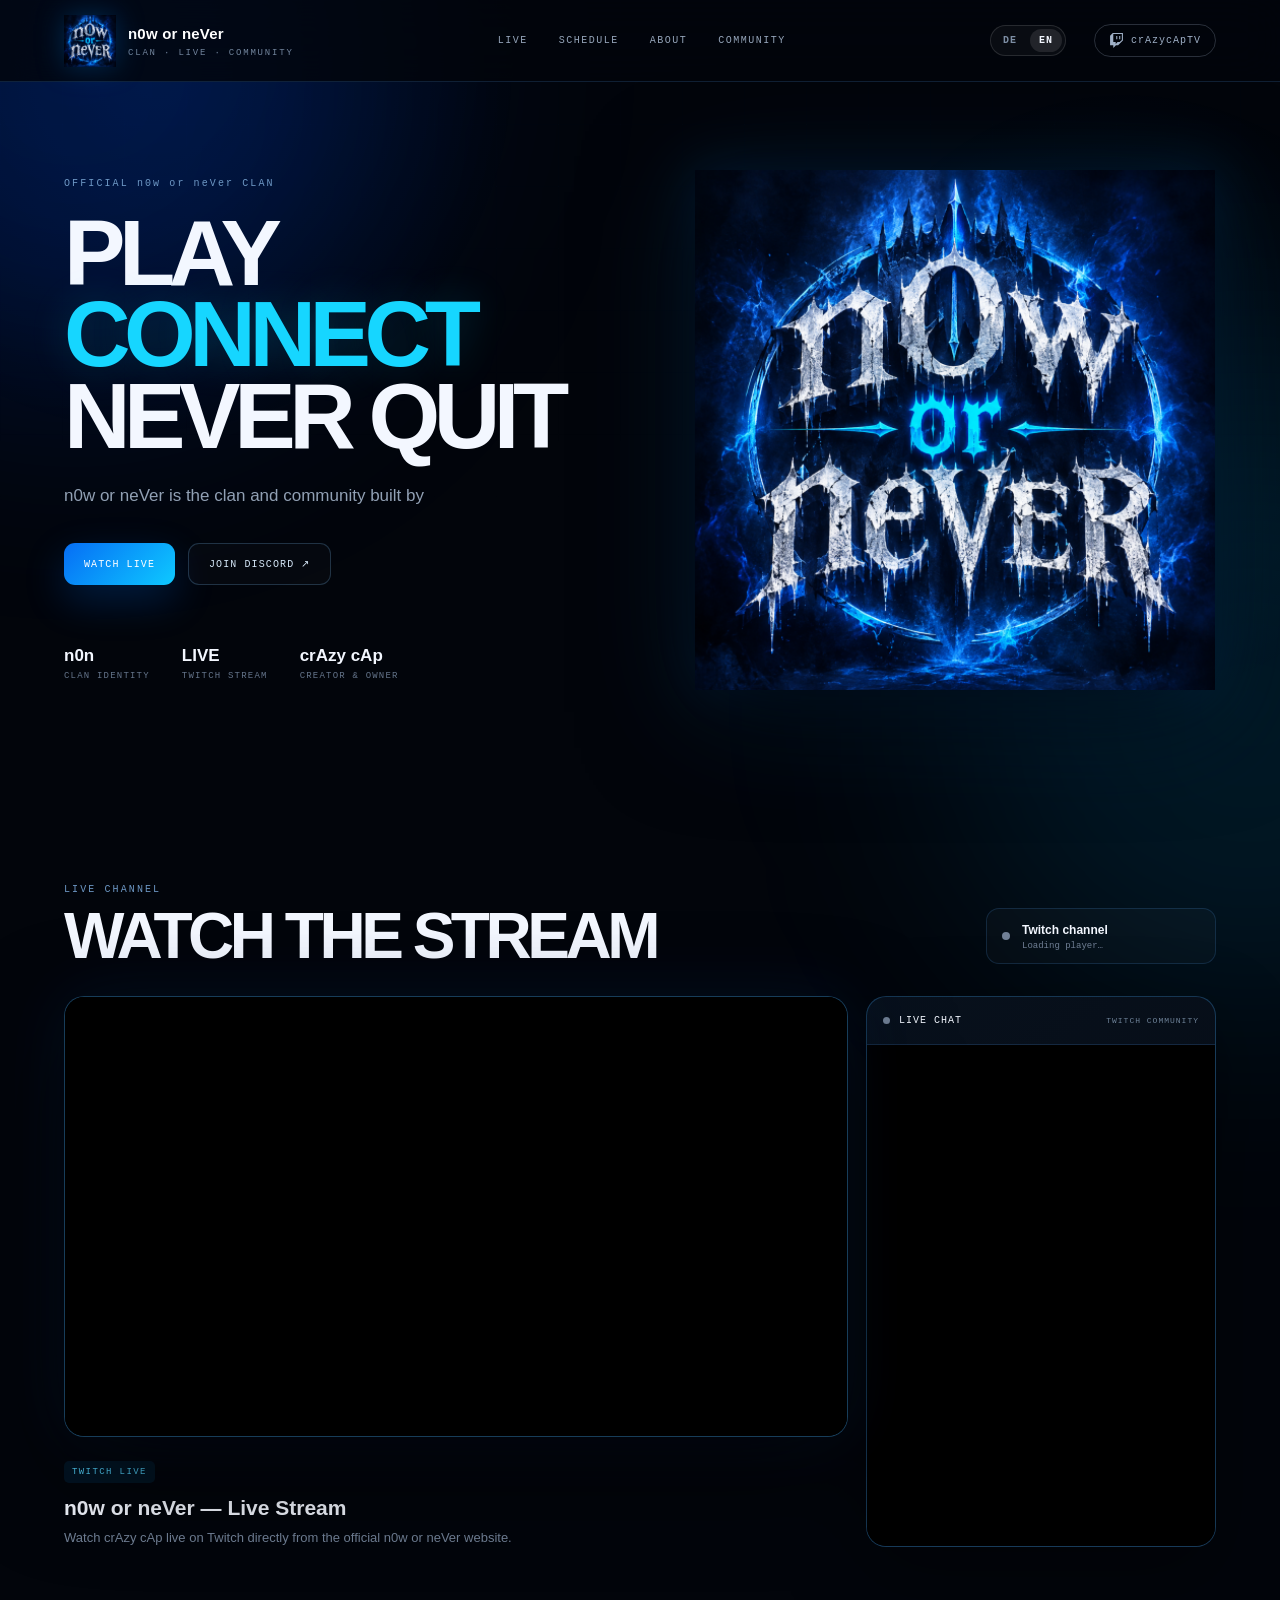
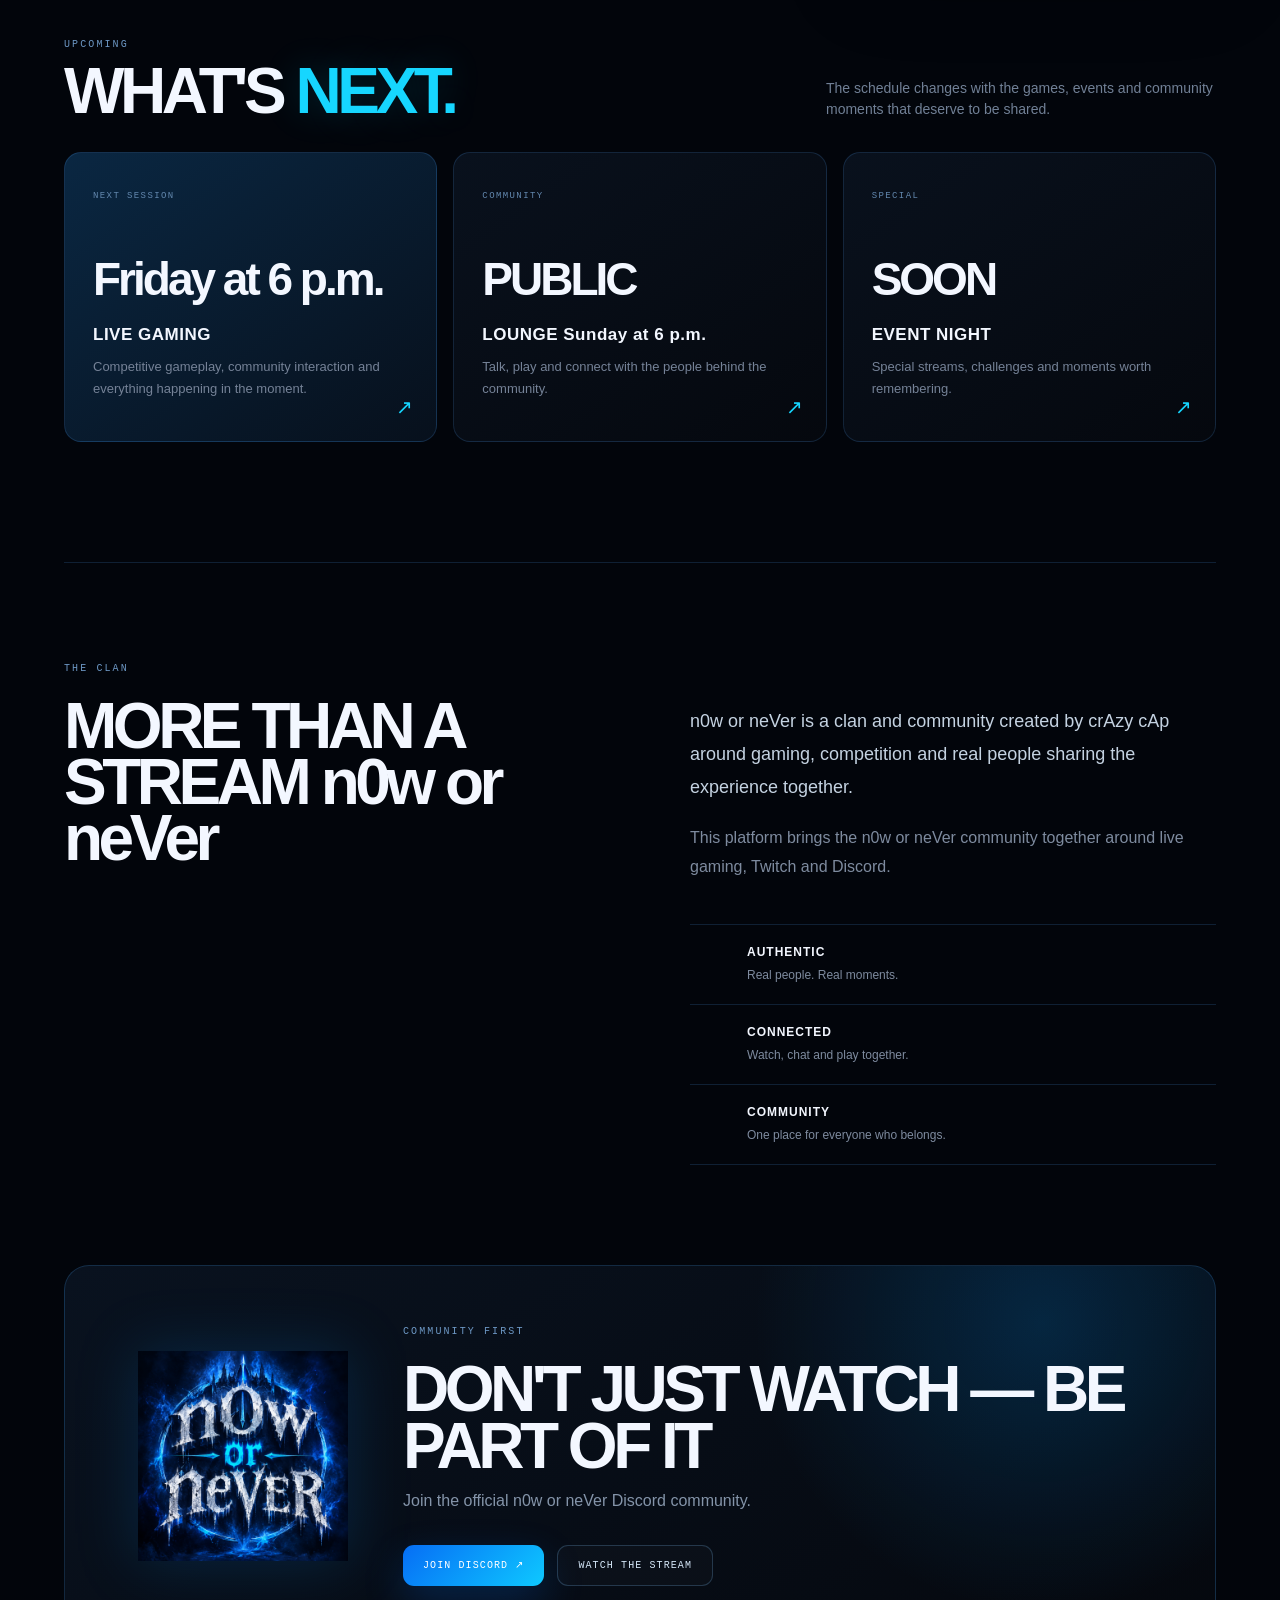
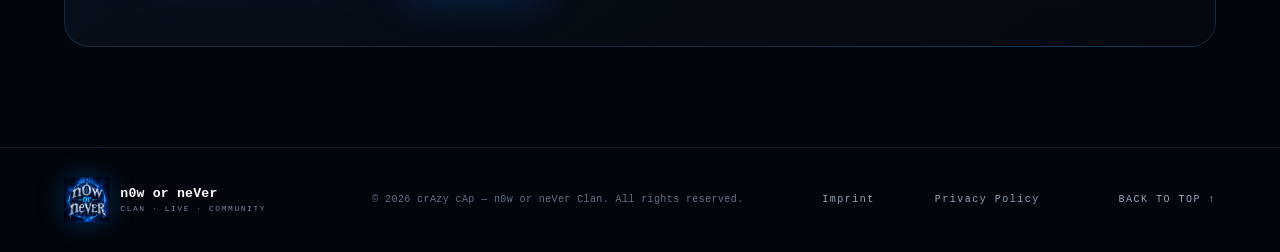
==== index.html @ 9b8777de "Add files via upload" ====
<!DOCTYPE html>

<html lang="en">
<head>
<meta charset="utf-8"/>
<meta content="width=device-width, initial-scale=1.0" name="viewport"/>
<meta content="n0w or neVer — official clan, live stream and community by crAzy cAp." name="description"/>
<meta content="#020713" name="theme-color"/>
<title>n0w or neVer | Live by crAzy cAp</title>
<!-- CSS -->
<link href="style.css" rel="stylesheet"/>
</head>
<body>
<!-- Background -->
<div class="ambient ambient-a"></div>
<div class="ambient ambient-b"></div>
<div class="grid"></div>
<!-- =====================================================
       HEADER
  ====================================================== -->
<header class="site-header">
<!-- Logo -->
<a aria-label="n0w or neVer home" class="brand" href="#top">
<img alt="n0w or neVer logo" class="brand-logo" src="logo.png"/>
<span class="brand-copy">
<strong>
          n0w or neVer
        </strong>
<small data-i18n="brand_tagline">
          CLAN · LIVE · COMMUNITY
        </small>
</span>
</a>
<!-- Navigation -->
<nav aria-label="Main navigation" class="desktop-nav">
<a data-i18n="nav_live" href="#live">LIVE</a>
<a data-i18n="nav_schedule" href="#schedule">SCHEDULE</a>
<a data-i18n="nav_about" href="#about">ABOUT</a>
<a data-i18n="nav_community" href="#community">COMMUNITY</a>
</nav>
<!-- Header Status -->
<div class="header-actions"><div aria-label="Language" class="language-switcher"><button aria-label="Switch to German" class="language-button" data-language="de" type="button">DE</button><button aria-label="Switch to English" class="language-button" data-language="en" type="button">EN</button></div>
<a class="live-indicator live-indicator-link" href="https://www.twitch.tv/crazycaptv" id="headerTwitchButton" rel="noopener" target="_blank">
<svg aria-hidden="true" class="twitch-glyph" fill="currentColor" viewbox="0 0 24 24">
<path d="M6 0 1.714 4.286v15.428h5.143V24l4.286-4.286h3.428L22.286 12V0Zm14.571 11.143-3.428 3.428h-3.429l-3 3v-3H6.857V1.714h13.714Z"></path>
<path d="M11.571 4.714h1.715v5.143H11.57Zm4.715 0H18v5.143h-1.714Z"></path>
</svg>
<span id="headerStatus">
          crAzycApTV
        </span>
</a>
<!-- Mobile Menu -->
<button aria-label="Open navigation" class="menu-button" id="menuButton" type="button">
        ☰
      </button>
</div>
</header>
<!-- =====================================================
       MAIN
  ====================================================== -->
<main id="top">
<!-- =================================================
         HERO
    ================================================== -->
<section class="hero section-shell">
<!-- Hero Text -->
<div class="hero-copy">
<div class="eyebrow" data-i18n="hero_eyebrow">
<span></span>

          OFFICIAL n0w or neVer CLAN

        </div>
<h1>

          PLAY

          <br/>
<em data-i18n="hero_connect">CONNECT</em>
<br/>

          NEVER QUIT

        </h1>
<p data-i18n="hero_desc">

          n0w or neVer is the clan and community built by

          <strong>crAzy cAp</strong>.

          Gaming, live moments and a place for people who want
          to be part of more than just another stream.

        </p>
<!-- Hero Buttons -->
<div class="hero-actions">
<a class="button button-primary" data-i18n="watch_live" href="#live">

            WATCH LIVE

            <b data-i18n="hero_play">▶</b>
</a>
<a class="button button-ghost" data-i18n="join_discord" href="https://discord.gg/TmPJpB9x" rel="noopener" target="_blank">

            JOIN DISCORD ↗

          </a>
</div>
<!-- Hero Information -->
<div class="hero-meta">
<div>
<strong>
              n0n
            </strong>
<span data-i18n="clan_identity">
              CLAN IDENTITY
            </span>
</div>
<div>
<strong data-i18n="nav_live">
              LIVE
            </strong>
<span data-i18n="twitch_stream">
              TWITCH STREAM
            </span>
</div>
<div>
<strong>
              crAzy cAp
            </strong>
<span data-i18n="creator_owner">
              CREATOR &amp; OWNER
            </span>
</div>
</div>
</div>
<!-- Hero Logo -->
<div aria-hidden="true" class="hero-visual">
<div class="logo-aura"></div>
<img alt="" class="hero-logo" src="logo.png"/>
</div>
</section>
<!-- =================================================
         LIVE STREAM
    ================================================== -->
<section class="live-section section-shell" id="live">
<!-- Section Heading -->
<div class="section-heading">
<div>
<span class="eyebrow" data-i18n="live_channel">
<span></span>

            LIVE CHANNEL

          </span>
<h2 data-i18n="live_heading">

            WATCH THE

            <em data-i18n="stream">STREAM</em>
</h2>
</div>
<!-- Stream Status -->
<div class="status-card">
<i id="statusDot"></i>
<div>
<strong data-i18n="twitch_channel" id="streamStatus">
              Twitch channel
            </strong>
<span data-i18n="loading_player" id="statusDetail">
              Loading player…
            </span>
</div>
</div>
</div>
<!-- =================================================
           STREAM + CHAT
      ================================================== -->
<div class="live-layout">
<!-- VIDEO -->
<div class="video-column">
<div class="player-frame" id="playerFrame">
<!-- Official Twitch Player -->
<div class="twitch-player" id="twitchPlayer"></div>
</div>
<!-- Stream Footer -->
<div class="stream-footer">
<div class="stream-info">
<span class="tag" data-i18n="twitch_live">
                TWITCH LIVE
              </span>
<h3>
                n0w or neVer — Live Stream
              </h3>
<p data-i18n="stream_desc">
                Watch crAzy cAp live on Twitch directly from the
                official n0w or neVer website.
              </p>
</div>
</div>
</div>
<!-- =================================================
             LIVE CHAT
        ================================================== -->
<aside aria-label="Twitch live chat" class="chat-frame">
<div class="chat-header">
<span class="chat-live-dot" id="chatLiveDot"></span>
<strong data-i18n="live_chat">
              LIVE CHAT
            </strong>
<span data-i18n="twitch_community">
              TWITCH COMMUNITY
            </span>
</div>
<!-- Official Twitch Chat -->
<iframe allow="clipboard-write" id="twitchChat" title="n0w or neVer Twitch live chat"></iframe>
</aside>
</div>
</section>
<!-- =================================================
         SCHEDULE
    ================================================== -->
<section class="section-shell schedule-section" id="schedule">
<div class="section-heading compact">
<div>
<span class="eyebrow" data-i18n="upcoming">
<span></span>

            UPCOMING

          </span>
<h2 data-i18n="schedule_heading">

            WHAT'S

            <em data-i18n="next">NEXT.</em>
</h2>
</div>
<p class="section-intro" data-i18n="schedule_intro">

          The schedule changes with the games,
          events and community moments that deserve
          to be shared.

        </p>
</div>
<div class="schedule-grid">
<!-- Schedule 1 -->
<article class="schedule-card featured">
<span class="schedule-label" data-i18n="next_session">
            NEXT SESSION
          </span>
<div class="schedule-time" data-i18n="schedule1_time">
            Friday at 6 p.m.
          </div>
<h3 data-i18n="live_gaming">
            LIVE GAMING
          </h3>
<p data-i18n="schedule1_desc">
            Competitive gameplay,
            community interaction and
            everything happening in the moment.
          </p>
<span class="schedule-arrow">
            ↗
          </span>
</article>
<!-- Schedule 2 -->
<article class="schedule-card">
<span class="schedule-label" data-i18n="community">
            COMMUNITY
          </span>
<div class="schedule-time" data-i18n="public">
            PUBLIC
          </div>
<h3 data-i18n="schedule2_title">
            LOUNGE Sunday at 6 p.m.
          </h3>
<p data-i18n="schedule2_desc">
            Talk, play and connect
            with the people behind
            the community.
          </p>
<span class="schedule-arrow">
            ↗
          </span>
</article>
<!-- Schedule 3 -->
<article class="schedule-card">
<span class="schedule-label" data-i18n="special">
            SPECIAL
          </span>
<div class="schedule-time" data-i18n="soon">
            SOON
          </div>
<h3 data-i18n="event_night">
            EVENT NIGHT
          </h3>
<p data-i18n="schedule3_desc">
            Special streams,
            challenges and moments
            worth remembering.
          </p>
<span class="schedule-arrow">
            ↗
          </span>
</article>
</div>
</section>
<!-- =================================================
         ABOUT
    ================================================== -->
<section class="about-section section-shell" id="about">
<div class="about-big">
<span class="eyebrow" data-i18n="the_clan">
<span></span>

          THE CLAN

        </span>
<h2 data-i18n="about_heading">

          MORE THAN

          <br/>

          A STREAM

          <br/>
<em>n0w or neVer</em>
</h2>
</div>
<div class="about-copy">
<p class="lead" data-i18n="about_desc1">

          n0w or neVer is a clan and community
          created by crAzy cAp around gaming,
          competition and real people sharing
          the experience together.

        </p>
<p data-i18n="about_desc2">

          This platform brings the n0w or neVer community
          together around live gaming, Twitch and Discord.

        </p>
<!-- Principles -->
<div class="principles">
<div>
<span></span>
<strong data-i18n="authentic">
              AUTHENTIC
            </strong>
<p data-i18n="authentic_desc">
              Real people. Real moments.
            </p>
</div>
<div>
<span></span>
<strong data-i18n="connected">
              CONNECTED
            </strong>
<p data-i18n="connected_desc">
              Watch, chat and play together.
            </p>
</div>
<div>
<span></span>
<strong data-i18n="community">
              COMMUNITY
            </strong>
<p data-i18n="community_desc">
              One place for everyone who belongs.
            </p>
</div>
</div>
</div>
</section>
<!-- =================================================
         COMMUNITY
    ================================================== -->
<section class="community-cta section-shell" id="community">
<!-- Community Logo -->
<div class="cta-logo-wrap">
<img alt="n0w or neVer" src="logo.png"/>
</div>
<!-- Community Content -->
<div class="cta-content">
<span class="eyebrow" data-i18n="community_first">
<span></span>

          COMMUNITY FIRST

        </span>
<h2 data-i18n="community_heading">

          DON'T JUST WATCH

          <br/>
<em data-i18n="be_part">BE PART OF IT</em>
</h2>
<p data-i18n="community_desc2">
          Join the official n0w or neVer Discord community.
        </p>
<!-- Community Buttons -->
<div class="hero-actions">
<a class="button button-primary" data-i18n="join_discord" href="https://discord.gg/TmPJpB9x" rel="noopener" target="_blank">

            JOIN DISCORD ↗

          </a>
<a class="button button-ghost" href="#live">

            WATCH THE STREAM

          </a>
</div>
</div>
</section>
</main>
<!-- =====================================================
       FOOTER
  ====================================================== -->
<footer>
<!-- Footer Brand -->
<div class="brand footer-brand">
<img alt="n0w or neVer logo" class="brand-logo" src="logo.png"/>
<span class="brand-copy">
<strong>
          n0w or neVer
        </strong>
<small data-i18n="brand_tagline">
          CLAN · LIVE · COMMUNITY
        </small>
</span>
</div>
<!-- Copyright -->
<span>

      ©

      <span id="year"></span>

      crAzy cAp — n0w or neVer Clan.
      All rights reserved.

    </span>
<!-- Legal Links -->
<span class="footer-legal">
<a data-i18n="imprint" href="impressum.html" id="footerImprint" style="margin-right: 30px;">
    Imprint
  </a>
<a data-i18n="privacy" href="datenschutz.html" id="footerPrivacy">
    Privacy Policy
  </a>
</span>
<!-- Back To Top -->
<a data-i18n="back_top" href="#top">
      BACK TO TOP ↑
    </a>
</footer>
<!-- =====================================================
       WEBSITE JAVASCRIPT
  ====================================================== -->
<script src="script.js"></script>
</body>
</html>
---- style.css ----
/* =========================================
   ROOT VARIABLES
========================================= */

:root {
  --bg: #02050b;
  --panel: #07101c;
  --panel-2: #0a1523;
  --text: #f3f7ff;
  --muted: #7d8ea4;
  --line: rgba(79, 157, 235, .18);
  --blue: #0b84ff;
  --cyan: #16d6ff;
  --ice: #dbeaff;
  --radius: 22px;
}


/* =========================================
   GLOBAL RESET & BASE
========================================= */

* {
  box-sizing: border-box;
  margin: 0;
  padding: 0;
}


html {
  scroll-behavior: smooth;
}


body {
  font-family: "Space Grotesk", Arial, sans-serif;
  background: var(--bg);
  color: var(--text);
  overflow-x: hidden;
  line-height: 1.5;
}


body::before {
  content: "";
  position: fixed;
  inset: 0;
  pointer-events: none;
  z-index: -5;

  background:
    radial-gradient(
      circle at 12% 8%,
      rgba(0, 90, 255, .13),
      transparent 26%
    ),

    radial-gradient(
      circle at 88% 44%,
      rgba(0, 191, 255, .08),
      transparent 25%
    );
}


.grid {
  position: fixed;
  inset: 0;
  z-index: -4;
  pointer-events: none;
  opacity: .32;

  background-image:
    linear-gradient(
      rgba(72, 143, 220, .045) 1px,
      transparent 1px
    ),

    linear-gradient(
      90deg,
      rgba(72, 143, 220, .045) 1px,
      transparent 1px
    );

  background-size: 62px 62px;

  mask-image:
    linear-gradient(
      #000,
      transparent 72%
    );
}


.ambient {
  position: fixed;
  border-radius: 50%;
  filter: blur(120px);
  pointer-events: none;
  z-index: -3;
}


.ambient-a {
  width: 650px;
  height: 650px;
  background: rgba(0, 78, 255, .16);
  top: -260px;
  left: -250px;
}


.ambient-b {
  width: 600px;
  height: 600px;
  background: rgba(0, 185, 255, .11);
  right: -270px;
  top: 45%;
}


.section-shell {
  width: min(1320px, 90%);
  margin: auto;
}


/* =========================================
   HEADER & NAVIGATION
========================================= */

.site-header {
  position: sticky;
  top: 0;
  z-index: 100;

  height: 82px;

  padding:
    0
    max(5vw, 24px);

  display: flex;
  align-items: center;
  justify-content: space-between;

  background:
    rgba(2, 5, 11, .82);

  backdrop-filter:
    blur(20px);

  border-bottom:
    1px solid var(--line);
}


.brand {
  display: flex;
  align-items: center;
  gap: 12px;

  color: #fff;
  text-decoration: none;
}


.brand-logo {
  width: 52px;
  height: 52px;

  object-fit: contain;

  filter:
    drop-shadow(
      0 0 14px
      rgba(0, 149, 255, .25)
    );
}


.brand-copy strong {
  display: block;
  font-size: 15px;
  letter-spacing: .2px;
}


.brand-copy small {
  display: block;

  color: #72859d;

  font:
    9px
    "DM Mono",
    monospace;

  letter-spacing: 1.8px;
  margin-top: 3px;
}


.desktop-nav {
  display: flex;
  gap: 31px;
}


.desktop-nav a,
footer a {
  color: #95a5ba;
  text-decoration: none;

  font:
    10px
    "DM Mono",
    monospace;

  letter-spacing: 1.5px;

  transition: .2s;
}


.desktop-nav a:hover,
footer a:hover {
  color: #fff;
}


.header-actions {
  display: flex;
  align-items: center;
  gap: 18px;
}


.live-indicator {
  font:
    10px
    "DM Mono",
    monospace;

  letter-spacing: 1px;

  color: #9fb0c7;

  display: flex;
  align-items: center;
  gap: 7px;
}


.live-indicator-link {
  text-decoration: none;

  padding: 8px 14px;

  border: 1px solid rgba(159, 176, 199, 0.25);
  border-radius: 999px;

  cursor: pointer;

  transition:
    border-color 0.2s ease,
    color 0.2s ease,
    background 0.2s ease;
}


.live-indicator-link:hover {
  color: #fff;

  border-color: var(--cyan);

  background: rgba(34, 211, 238, 0.08);
}


.twitch-glyph {
  width: 15px;
  height: 15px;

  flex-shrink: 0;

  color: #9fb0c7;

  transition: color 0.2s ease;
}


.live-indicator-link:hover .twitch-glyph {
  color: var(--cyan);
}


.live-indicator i {
  width: 7px;
  height: 7px;

  border-radius: 50%;

  background: var(--cyan);

  box-shadow:
    0 0 13px var(--cyan);

  display: inline-block;
}


.live-indicator i.offline {
  background: #718096;

  box-shadow:
    none;
}


.menu-button {
  display: none;

  background: none;
  border: 0;

  color: #fff;

  font-size: 23px;

  cursor: pointer;
}


/* =========================================
   HERO SECTION
========================================= */

.hero {
  min-height: 710px;

  display: grid;

  grid-template-columns:
    1fr
    .9fr;

  gap: 50px;

  align-items: center;

  padding:
    70px
    0
    85px;
}


.eyebrow {
  font:
    10px
    "DM Mono",
    monospace;

  letter-spacing: 2.1px;

  color: #6d98c5;

  display: flex;
  align-items: center;
  gap: 10px;
}


.eyebrow > span {
  width: 28px;
  height: 1px;

  background: var(--cyan);

  box-shadow:
    0 0 10px var(--cyan);
}


.hero h1,
.section-heading h2,
.about-big h2,
.community-cta h2 {
  font-size:
    clamp(
      52px,
      7.2vw,
      108px
    );

  line-height: .88;

  letter-spacing: -.07em;

  margin: 24px 0;

  font-weight: 700;
}


.hero h1 em,
.section-heading h2 em,
.about-big h2 em,
.community-cta h2 em {
  font-style: normal;

  color: var(--cyan);

  text-shadow:
    0 0 38px
    rgba(22, 214, 255, .18);
}


.hero p {
  max-width: 610px;

  color: #91a0b4;

  font-size: 17px;

  line-height: 1.8;
}


.hero p strong {
  color: #dceaff;
}


.hero-actions {
  display: flex;
  gap: 13px;
  flex-wrap: wrap;

  margin-top: 32px;
}


.button {
  display: inline-flex;
  align-items: center;
  gap: 16px;

  padding:
    14px
    20px;

  border-radius: 11px;

  text-decoration: none;

  font:
    10px
    "DM Mono",
    monospace;

  letter-spacing: 1.1px;

  transition: .25s;
}


.button-primary {
  background:
    linear-gradient(
      135deg,
      #066ef5,
      #0ec9ff
    );

  color: #fff;

  box-shadow:
    0 15px 40px
    rgba(0, 117, 255, .23);
}


.button-primary:hover {
  transform:
    translateY(-3px);

  box-shadow:
    0 22px 48px
    rgba(0, 160, 255, .3);
}


.button-ghost {
  color: #d5e7f8;

  border:
    1px solid
    rgba(110, 170, 220, .26);

  background:
    rgba(255, 255, 255, .02);
}


.button-ghost:hover {
  border-color: var(--cyan);

  background:
    rgba(15, 184, 255, .07);
}


.hero-meta {
  display: flex;
  gap: 32px;

  margin-top: 58px;
}


.hero-meta div {
  display: flex;
  flex-direction: column;
  gap: 2px;
}


.hero-meta strong {
  font-size: 17px;
}


.hero-meta span {
  font:
    9px
    "DM Mono",
    monospace;

  color: #65758b;

  letter-spacing: 1.2px;
}


.hero-visual {
  min-height: 510px;

  position: relative;

  display: grid;
  place-items: center;
}


.logo-aura {
  position: absolute;

  width: 84%;

  aspect-ratio: 1;

  border-radius: 50%;

  background:
    radial-gradient(
      circle,
      rgba(0, 141, 255, .26),
      rgba(0, 141, 255, .08) 35%,
      transparent 68%
    );

  filter:
    blur(10px);
}


.hero-logo {
  position: relative;

  z-index: 2;

  width:
    min(
      100%,
      520px
    );

  aspect-ratio: 1;

  object-fit: contain;

  filter:
    drop-shadow(
      0 22px 55px
      rgba(0, 0, 0, .72)
    )

    drop-shadow(
      0 0 25px
      rgba(0, 136, 255, .2)
    );

  animation:
    floatLogo
    7s
    ease-in-out
    infinite;
}


@keyframes floatLogo {

  50% {

    transform:
      translateY(-10px)
      scale(1.015);

  }

}


/* =========================================
   LIVE SECTION
========================================= */

.live-section {
  padding: 92px 0;
}


.section-heading {
  display: flex;

  justify-content: space-between;

  align-items: end;

  gap: 30px;

  margin-bottom: 32px;
}


.section-heading h2 {
  font-size:
    clamp(
      38px,
      5vw,
      70px
    );

  margin:
    13px
    0
    0;
}


.status-card {
  display: flex;
  align-items: center;
  gap: 12px;

  padding:
    12px
    15px;

  background:
    rgba(255, 255, 255, .025);

  border:
    1px solid var(--line);

  border-radius: 13px;

  min-width: 230px;
}


.status-card > i {
  width: 8px;
  height: 8px;

  border-radius: 50%;

  background: #718096;
}


.status-card > i.live {
  background: var(--cyan);

  box-shadow:
    0 0 15px var(--cyan);
}


.status-card strong {
  display: block;

  font-size: 12px;
}


.status-card span {
  display: block;

  font:
    9px
    "DM Mono",
    monospace;

  color: #718096;

  margin-top: 2px;
}


.live-layout {
  display: grid;

  grid-template-columns:
    minmax(0, 1fr)
    350px;

  gap: 18px;

  align-items: stretch;
}


.video-column {
  min-width: 0;
}


/* =========================================
   TWITCH PLAYER
========================================= */

.player-frame {
  position: relative;

  width: 100%;

  aspect-ratio:
    16 / 9;

  min-height: 300px;

  background: #000;

  border:
    1px solid
    rgba(66, 168, 246, .36);

  border-radius: 20px;

  overflow: hidden;

  box-shadow:
    0 35px 100px
    rgba(0, 0, 0, .58),

    0 0 70px
    rgba(0, 117, 255, .1);
}


.twitch-player {
  position: absolute;

  inset: 0;

  width: 100%;
  height: 100%;

  background: #000;
}


.twitch-player iframe {
  display: block;

  width: 100% !important;
  height: 100% !important;

  border: 0;
}


/* =========================================
   TWITCH CHAT
========================================= */

.chat-frame {
  min-height: 100%;

  display: flex;
  flex-direction: column;

  background:
    linear-gradient(
      145deg,
      rgba(8, 17, 29, .98),
      rgba(5, 10, 18, .98)
    );

  border:
    1px solid
    rgba(66, 168, 246, .28);

  border-radius: 20px;

  overflow: hidden;

  box-shadow:
    0 28px 80px
    rgba(0, 0, 0, .38);
}


.chat-header {
  height: 48px;

  flex:
    0
    0
    48px;

  padding:
    0
    16px;

  display: flex;
  align-items: center;

  gap: 9px;

  border-bottom:
    1px solid var(--line);

  font:
    10px
    "DM Mono",
    monospace;

  letter-spacing: 1px;
}


.chat-header strong {
  font-weight: 500;
}


.chat-header > span:last-child {
  margin-left: auto;

  color: #6e8298;

  font-size: 8px;
}


.chat-live-dot {
  width: 7px;
  height: 7px;

  border-radius: 50%;

  background: var(--cyan);

  box-shadow:
    0 0 12px var(--cyan);
}


.chat-live-dot.offline {
  background: #718096;

  box-shadow: none;
}


.chat-frame iframe {
  display: block;

  flex: 1;

  width: 100%;

  min-height: 0;

  border: 0;

  background: #000;
}


/* =========================================
   STREAM FOOTER
========================================= */

.stream-footer {
  display: flex;

  justify-content: space-between;

  gap: 30px;

  margin-top: 20px;

  align-items: center;
}


.tag {
  font:
    9px
    "DM Mono",
    monospace;

  letter-spacing: 1.4px;

  color: #56d6ff;

  background:
    rgba(0, 166, 255, .1);

  padding:
    6px
    8px;

  border-radius: 5px;
}


.stream-info h3 {
  font-size: 21px;

  margin-top: 11px;
}


.stream-info p {
  color: #718096;

  font-size: 13px;

  margin-top: 4px;
}


.stream-actions {
  display: flex;

  gap: 9px;

  flex-wrap: wrap;
}


.icon-button {
  border:
    1px solid var(--line);

  background: #090f18;

  color: #b5c4d5;

  padding:
    11px
    13px;

  border-radius: 9px;

  text-decoration: none;

  font:
    9px
    "DM Mono",
    monospace;

  letter-spacing: 1px;

  cursor: pointer;
}


.icon-button:hover {
  border-color:
    rgba(22, 214, 255, .6);

  color: #fff;
}


/* =========================================
   SCHEDULE SECTION
========================================= */

.schedule-section {
  padding:
    0
    0
    120px;
}


.compact {
  align-items: end;
}


.section-intro {
  max-width: 390px;

  color: #718096;

  font-size: 14px;
}


.schedule-grid {
  display: grid;

  grid-template-columns:
    repeat(3, 1fr);

  gap: 16px;
}


.schedule-card {
  position: relative;

  min-height: 290px;

  padding: 28px;

  background:
    linear-gradient(
      145deg,
      #09111d,
      #05080e
    );

  border:
    1px solid var(--line);

  border-radius: 17px;

  overflow: hidden;

  transition: .3s;
}


.schedule-card:hover {
  transform:
    translateY(-6px);

  border-color:
    rgba(22, 214, 255, .45);
}


.schedule-card.featured {
  background:
    linear-gradient(
      145deg,
      #0a2742,
      #07101c
    );
}


.schedule-label {
  font:
    9px
    "DM Mono",
    monospace;

  color: #6388af;

  letter-spacing: 1.4px;
}


.schedule-time {
  font-size: 46px;

  font-weight: 700;

  letter-spacing: -3px;

  margin:
    40px
    0
    8px;
}


.schedule-card h3 {
  font-size: 17px;

  letter-spacing: .5px;
}


.schedule-card p {
  font-size: 13px;

  color: #758297;

  line-height: 1.7;

  margin-top: 9px;

  max-width: 290px;
}


.schedule-arrow {
  position: absolute;

  right: 23px;
  bottom: 19px;

  color: var(--cyan);

  font-size: 20px;
}


/* =========================================
   ABOUT SECTION
========================================= */

.about-section {
  display: grid;

  grid-template-columns:
    1fr
    1fr;

  gap: 100px;

  padding:
    100px
    0;

  border-top:
    1px solid var(--line);
}


.about-big h2 {
  font-size:
    clamp(
      40px,
      5vw,
      72px
    );
}


.about-copy {
  padding-top: 42px;
}


.about-copy p {
  color: #7e8b9f;

  line-height: 1.85;

  margin-bottom: 18px;
}


.about-copy .lead {
  color: #c4d2e1;

  font-size: 18px;
}


.principles {
  margin-top: 42px;

  border-top:
    1px solid var(--line);
}


.principles div {
  padding:
    18px
    0;

  border-bottom:
    1px solid var(--line);

  display: grid;

  grid-template-columns:
    45px
    1fr;

  column-gap: 12px;
}


.principles span {
  color: var(--cyan);

  font:
    10px
    "DM Mono",
    monospace;

  padding-top: 4px;
}


.principles strong {
  font-size: 12px;

  letter-spacing: 1px;
}


.principles p {
  grid-column: 2;

  margin:
    3px
    0
    0;

  font-size: 12px;
}


/* =========================================
   COMMUNITY CTA
========================================= */

.community-cta {
  margin-bottom: 100px;

  padding:
    60px
    68px;

  display: grid;

  grid-template-columns:
    220px
    1fr;

  gap: 50px;

  align-items: center;

  background:
    radial-gradient(
      circle at 85% 15%,
      rgba(0, 152, 255, .19),
      transparent 28%
    ),

    linear-gradient(
      145deg,
      #09121f,
      #05080e
    );

  border:
    1px solid
    rgba(66, 151, 229, .22);

  border-radius: 25px;

  position: relative;

  overflow: hidden;
}


.cta-logo-wrap {
  display: grid;
  place-items: center;
}


.cta-logo-wrap img {
  width: 210px;

  filter:
    drop-shadow(
      0 0 30px
      rgba(0, 142, 255, .18)
    );
}


.community-cta h2 {
  font-size:
    clamp(
      40px,
      5vw,
      75px
    );

  margin-bottom: 15px;
}


.community-cta p {
  color: #8494a9;
}


/* =========================================
   FOOTER & TOAST
========================================= */

footer {
  border-top:
    1px solid var(--line);

  padding:
    26px
    max(5vw, 24px);

  display: flex;

  align-items: center;

  justify-content: space-between;

  gap: 25px;

  color: #657288;

  font:
    10px
    "DM Mono",
    monospace;

  letter-spacing: .4px;
}


.footer-brand {
  transform:
    scale(.88);

  transform-origin: left;
}


.toast {
  position: fixed;

  left: 50%;
  bottom: 30px;

  transform:
    translate(-50%, 30px);

  opacity: 0;

  pointer-events: none;

  background: #0d1622;

  border:
    1px solid
    rgba(70, 200, 255, .3);

  padding:
    12px
    18px;

  border-radius: 10px;

  color: #d8e8f8;

  font:
    10px
    "DM Mono",
    monospace;

  transition: .3s;

  z-index: 200;
}


.toast.show {
  opacity: 1;

  transform:
    translate(-50%, 0);
}


/* =========================================
   RESPONSIVE
========================================= */

@media (max-width: 1080px) {


  .live-layout {
    grid-template-columns: 1fr;
  }


  .chat-frame {
    height: 520px;
  }


  .player-frame {
    border-radius: 16px;
  }


  .hero {
    gap: 20px;
  }

}


@media (max-width: 900px) {


  .desktop-nav {
    display: none;
  }


  .menu-button {
    display: block;
  }


  .desktop-nav.mobile-open {
    position: absolute;

    display: flex;

    flex-direction: column;

    top: 82px;
    left: 0;
    right: 0;

    padding: 22px;

    background: #060b12;

    border-bottom:
      1px solid var(--line);
  }


  .hero {
    grid-template-columns: 1fr;

    padding:
      50px
      0
      75px;
  }


  .hero-visual {
    order: -1;

    min-height: 390px;
  }


  .hero-logo {
    width:
      min(
        100%,
        430px
      );
  }


  .section-heading,
  .stream-footer {
    align-items: flex-start;

    flex-direction: column;
  }


  .schedule-grid {
    grid-template-columns: 1fr;
  }


  .about-section {
    grid-template-columns: 1fr;

    gap: 10px;
  }


  .about-copy {
    padding-top: 0;
  }


  .community-cta {
    grid-template-columns: 1fr;

    padding:
      46px
      30px;

    gap: 18px;
  }


  .cta-logo-wrap {
    display: none;
  }


  .stream-actions {
    width: 100%;
  }

}


@media (max-width: 560px) {


  .site-header {
    height: 70px;
  }


  .brand-logo {
    width: 43px;
    height: 43px;
  }


  .brand-copy small {
    display: none;
  }


  .header-actions {
    gap: 10px;
  }


  .hero h1 {
    font-size:
      clamp(
        55px,
        15vw,
        80px
      );
  }


  .hero-meta {
    gap: 18px;

    flex-wrap: wrap;

    margin-top: 42px;
  }


  .hero-visual {
    min-height: 300px;
  }


  .hero-logo {
    width: 310px;
  }


  .live-section {
    padding:
      70px
      0;
  }


  .player-frame {
    min-height: 0;

    border-radius: 12px;
  }


  .chat-frame {
    height: 560px;

    border-radius: 14px;
  }


  .stream-actions .icon-button {
    flex: 1;

    text-align: center;
  }


  .community-cta {
    margin-bottom: 70px;
  }


  footer {
    flex-direction: column;

    align-items: flex-start;
  }


  .section-intro {
    display: none;
  }

}


/* =========================================================
   LANGUAGE SWITCHER
========================================================= */
.language-switcher {
  display: inline-flex;
  align-items: center;
  gap: 4px;
  margin-right: 10px;
  padding: 3px;
  border: 1px solid rgba(255,255,255,.12);
  border-radius: 999px;
  background: rgba(255,255,255,.035);
}
.language-button {
  border: 0;
  background: transparent;
  color: var(--muted);
  padding: 6px 9px;
  border-radius: 999px;
  font: 700 10px "DM Mono", monospace;
  letter-spacing: 1px;
  cursor: pointer;
}
.language-button:hover,
.language-button.active {
  color: var(--text);
  background: rgba(255,255,255,.10);
}
@media (max-width: 760px) {
  .language-switcher { margin-right: 4px; }
  .language-button { padding: 6px 7px; }
}

.footer-legal { display: inline-flex; gap: 30px; flex-wrap: wrap; }
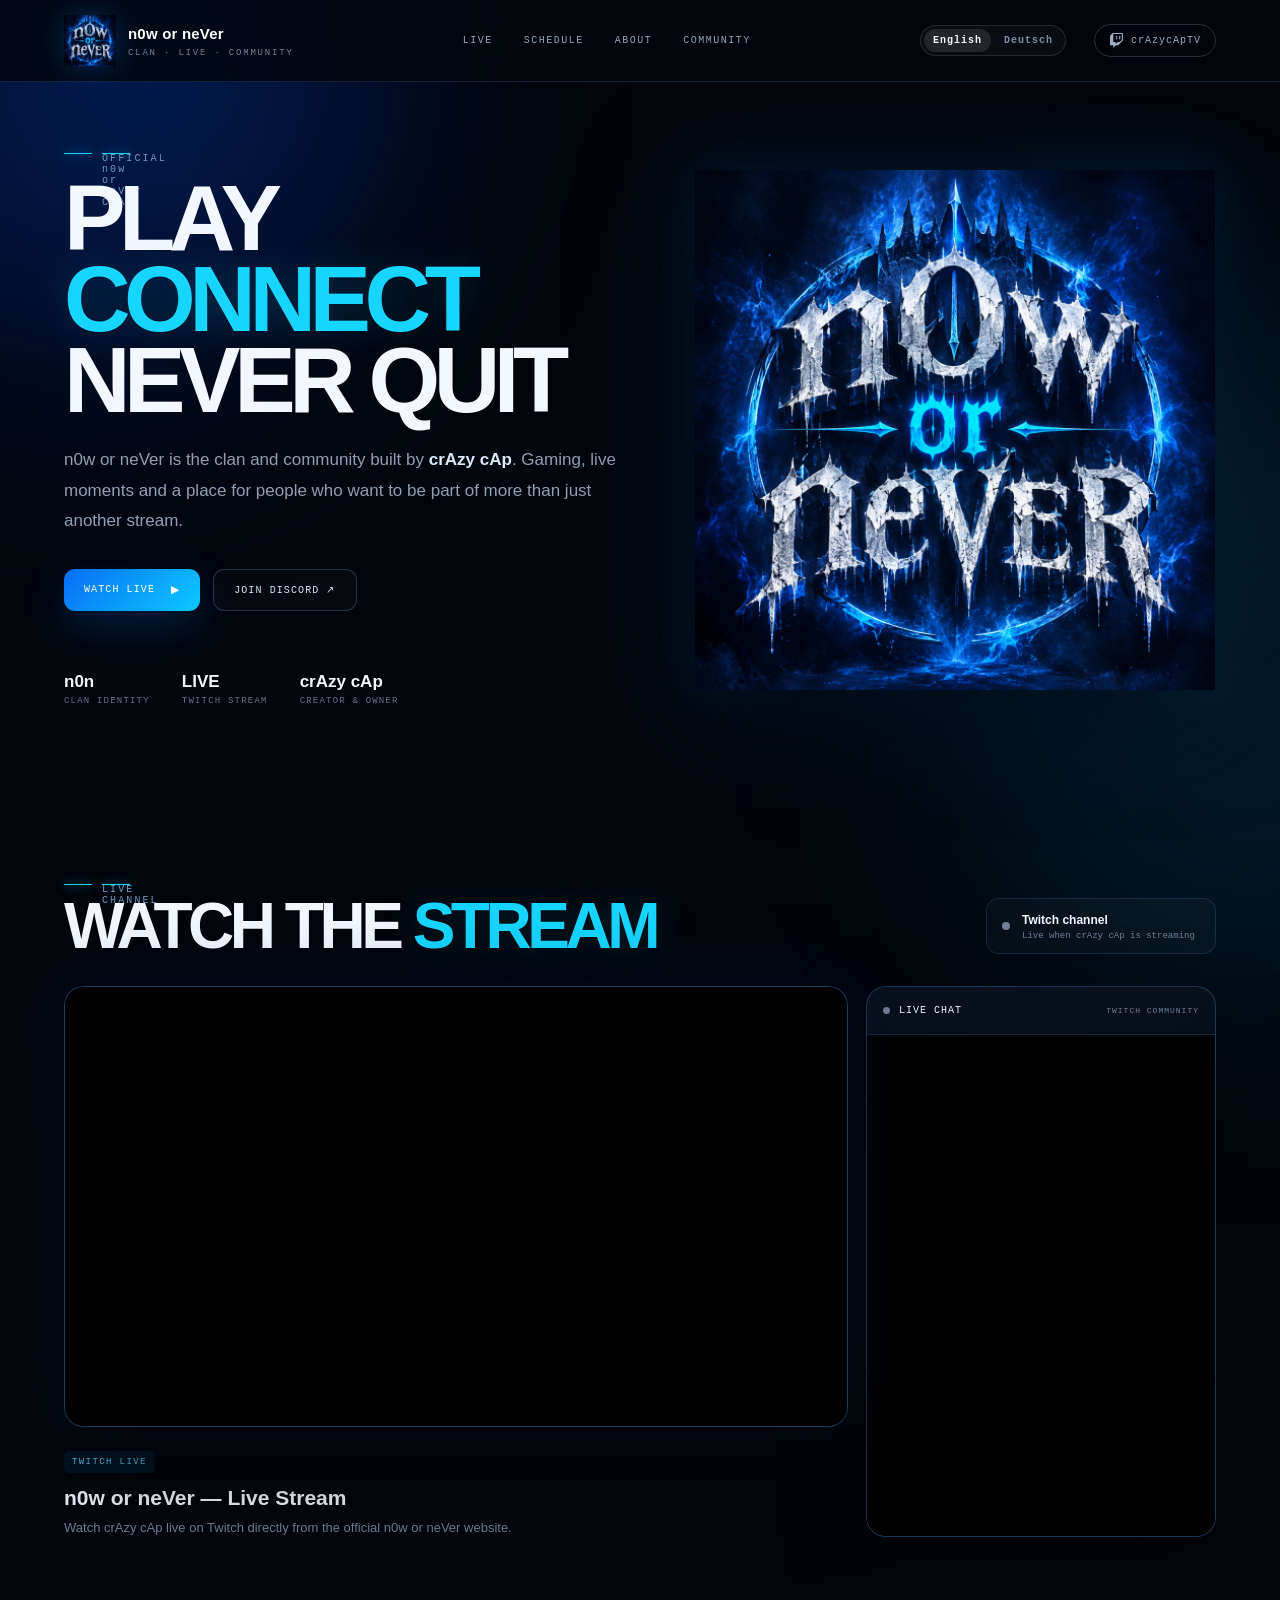
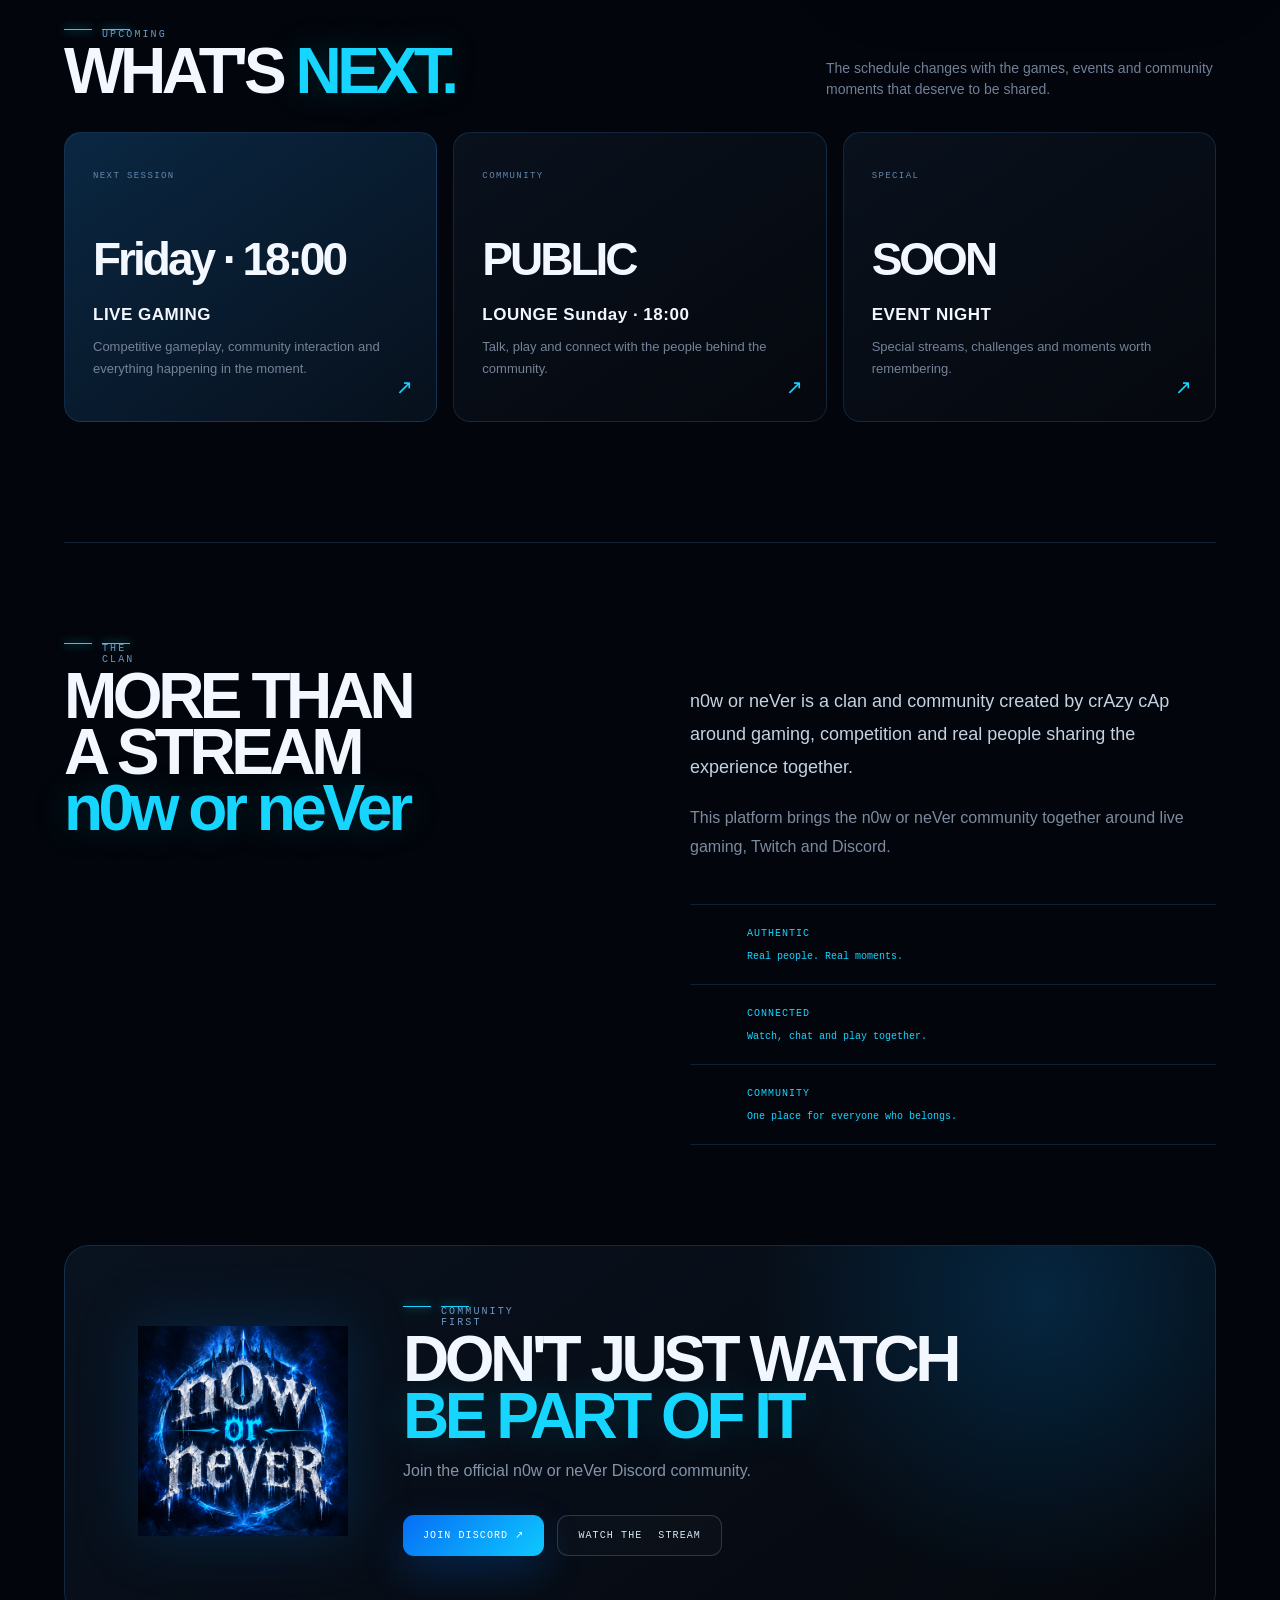
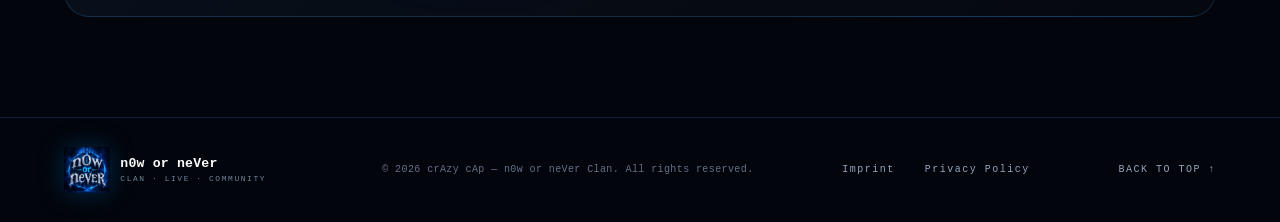
==== commit 69a34fa6: "Add files via upload" ====
--- a/index.html
+++ b/index.html
@@ -1,468 +1,934 @@
 <!DOCTYPE html>
 
 <html lang="en">
+
 <head>
-<meta charset="utf-8"/>
-<meta content="width=device-width, initial-scale=1.0" name="viewport"/>
-<meta content="n0w or neVer — official clan, live stream and community by crAzy cAp." name="description"/>
-<meta content="#020713" name="theme-color"/>
-<title>n0w or neVer | Live by crAzy cAp</title>
-<!-- CSS -->
-<link href="style.css" rel="stylesheet"/>
+
+  <meta charset="UTF-8">
+
+  <meta
+    name="viewport"
+    content="width=device-width, initial-scale=1.0"
+  >
+
+  <meta
+    name="description"
+    content="n0w or neVer — official clan, live stream and community by crAzy cAp."
+  >
+
+  <meta
+    name="theme-color"
+    content="#020713"
+  >
+
+  <title>n0w or neVer | Live by crAzy cAp</title>
+
+
+  <!-- CSS -->
+
+  <link
+    rel="stylesheet"
+    href="style.css"
+  >
+
 </head>
+
+
 <body>
-<!-- Background -->
-<div class="ambient ambient-a"></div>
-<div class="ambient ambient-b"></div>
-<div class="grid"></div>
-<!-- =====================================================
+
+  <!-- Background -->
+
+  <div class="ambient ambient-a"></div>
+  <div class="ambient ambient-b"></div>
+  <div class="grid"></div>
+
+
+  <!-- =====================================================
        HEADER
   ====================================================== -->
-<header class="site-header">
-<!-- Logo -->
-<a aria-label="n0w or neVer home" class="brand" href="#top">
-<img alt="n0w or neVer logo" class="brand-logo" src="logo.png"/>
-<span class="brand-copy">
-<strong>
+
+  <header class="site-header">
+
+
+    <!-- Logo -->
+
+    <a
+      class="brand"
+      href="#top"
+      aria-label="n0w or neVer home"
+    >
+
+      <img
+        src="logo.png"
+        alt="n0w or neVer logo"
+        class="brand-logo"
+      >
+
+      <span class="brand-copy">
+
+        <strong>
           n0w or neVer
         </strong>
-<small data-i18n="brand_tagline">
+
+        <small>
           CLAN · LIVE · COMMUNITY
         </small>
-</span>
-</a>
-<!-- Navigation -->
-<nav aria-label="Main navigation" class="desktop-nav">
-<a data-i18n="nav_live" href="#live">LIVE</a>
-<a data-i18n="nav_schedule" href="#schedule">SCHEDULE</a>
-<a data-i18n="nav_about" href="#about">ABOUT</a>
-<a data-i18n="nav_community" href="#community">COMMUNITY</a>
-</nav>
-<!-- Header Status -->
-<div class="header-actions"><div aria-label="Language" class="language-switcher"><button aria-label="Switch to German" class="language-button" data-language="de" type="button">DE</button><button aria-label="Switch to English" class="language-button" data-language="en" type="button">EN</button></div>
-<a class="live-indicator live-indicator-link" href="https://www.twitch.tv/crazycaptv" id="headerTwitchButton" rel="noopener" target="_blank">
-<svg aria-hidden="true" class="twitch-glyph" fill="currentColor" viewbox="0 0 24 24">
-<path d="M6 0 1.714 4.286v15.428h5.143V24l4.286-4.286h3.428L22.286 12V0Zm14.571 11.143-3.428 3.428h-3.429l-3 3v-3H6.857V1.714h13.714Z"></path>
-<path d="M11.571 4.714h1.715v5.143H11.57Zm4.715 0H18v5.143h-1.714Z"></path>
-</svg>
-<span id="headerStatus">
+
+      </span>
+
+    </a>
+
+
+    <!-- Navigation -->
+
+    <nav
+      class="desktop-nav"
+      aria-label="Main navigation"
+    >
+
+      <a href="#live" data-i18n="nav_live">LIVE</a>
+      <a href="#schedule" data-i18n="nav_schedule">SCHEDULE</a>
+      <a href="#about" data-i18n="nav_about">ABOUT</a>
+      <a href="#community" data-i18n="nav_community">COMMUNITY</a>
+
+    </nav>
+
+
+    <!-- Header Status -->
+
+    <div class="header-actions">
+
+      <div class="language-switcher" aria-label="Language selection">
+        <button class="language-button active" type="button" data-language="en">English</button>
+        <button class="language-button" type="button" data-language="de">Deutsch</button>
+      </div>
+
+      <a
+        class="live-indicator live-indicator-link"
+        href="https://www.twitch.tv/crazycaptv"
+        target="_blank"
+        rel="noopener"
+        id="headerTwitchButton"
+      >
+
+        <svg
+          class="twitch-glyph"
+          viewBox="0 0 24 24"
+          fill="currentColor"
+          aria-hidden="true"
+        >
+
+          <path d="M6 0 1.714 4.286v15.428h5.143V24l4.286-4.286h3.428L22.286 12V0Zm14.571 11.143-3.428 3.428h-3.429l-3 3v-3H6.857V1.714h13.714Z"/>
+
+          <path d="M11.571 4.714h1.715v5.143H11.57Zm4.715 0H18v5.143h-1.714Z"/>
+
+        </svg>
+
+        <span id="headerStatus">
           crAzycApTV
         </span>
-</a>
-<!-- Mobile Menu -->
-<button aria-label="Open navigation" class="menu-button" id="menuButton" type="button">
+
+      </a>
+
+
+      <!-- Mobile Menu -->
+
+      <button
+        class="menu-button"
+        id="menuButton"
+        type="button"
+        aria-label="Open navigation"
+      >
         ☰
       </button>
-</div>
-</header>
-<!-- =====================================================
+
+    </div>
+
+
+  </header>
+
+
+
+  <!-- =====================================================
        MAIN
   ====================================================== -->
-<main id="top">
-<!-- =================================================
+
+  <main id="top">
+
+
+    <!-- =================================================
          HERO
     ================================================== -->
-<section class="hero section-shell">
-<!-- Hero Text -->
-<div class="hero-copy">
-<div class="eyebrow" data-i18n="hero_eyebrow">
-<span></span>
-
-          OFFICIAL n0w or neVer CLAN
+
+    <section class="hero section-shell">
+
+
+      <!-- Hero Text -->
+
+      <div class="hero-copy">
+
+
+        <div class="eyebrow">
+
+          <span></span>
+
+          <span data-i18n="eyebrow_official">OFFICIAL n0w or neVer CLAN</span>
 
         </div>
-<h1>
+
+
+        <h1>
 
           PLAY
 
-          <br/>
-<em data-i18n="hero_connect">CONNECT</em>
-<br/>
+          <br>
+
+          <em>CONNECT</em>
+
+          <br>
 
           NEVER QUIT
 
         </h1>
-<p data-i18n="hero_desc">
-
-          n0w or neVer is the clan and community built by
-
+
+
+        <p>
+          <span data-i18n="hero_desc_1">n0w or neVer is the clan and community built by</span>
           <strong>crAzy cAp</strong>.
-
-          Gaming, live moments and a place for people who want
-          to be part of more than just another stream.
-
+          <span data-i18n="hero_desc_2">Gaming, live moments and a place for people who want to be part of more than just another stream.</span>
         </p>
-<!-- Hero Buttons -->
-<div class="hero-actions">
-<a class="button button-primary" data-i18n="watch_live" href="#live">
-
-            WATCH LIVE
-
-            <b data-i18n="hero_play">▶</b>
-</a>
-<a class="button button-ghost" data-i18n="join_discord" href="https://discord.gg/TmPJpB9x" rel="noopener" target="_blank">
-
-            JOIN DISCORD ↗
+
+
+        <!-- Hero Buttons -->
+
+        <div class="hero-actions">
+
+
+          <a
+            class="button button-primary"
+            href="#live"
+          >
+
+            <span data-i18n="watch_live">WATCH LIVE</span>
+
+            <b>▶</b>
 
           </a>
-</div>
-<!-- Hero Information -->
-<div class="hero-meta">
-<div>
-<strong>
+
+
+          <a
+            class="button button-ghost"
+            href="https://discord.gg/TmPJpB9x"
+            target="_blank"
+            rel="noopener"
+          >
+
+            <span data-i18n="join_discord">JOIN DISCORD ↗</span>
+
+          </a>
+
+
+        </div>
+
+
+        <!-- Hero Information -->
+
+        <div class="hero-meta">
+
+
+          <div>
+
+            <strong>
               n0n
             </strong>
-<span data-i18n="clan_identity">
-              CLAN IDENTITY
+
+            <span>
+              <span data-i18n="clan_identity">CLAN IDENTITY</span>
             </span>
-</div>
-<div>
-<strong data-i18n="nav_live">
+
+          </div>
+
+
+          <div>
+
+            <strong>
               LIVE
             </strong>
-<span data-i18n="twitch_stream">
-              TWITCH STREAM
+
+            <span>
+              <span data-i18n="twitch_stream">TWITCH STREAM</span>
             </span>
-</div>
-<div>
-<strong>
+
+          </div>
+
+
+          <div>
+
+            <strong>
               crAzy cAp
             </strong>
-<span data-i18n="creator_owner">
-              CREATOR &amp; OWNER
+
+            <span>
+              <span data-i18n="creator_owner">CREATOR & OWNER</span>
             </span>
-</div>
-</div>
-</div>
-<!-- Hero Logo -->
-<div aria-hidden="true" class="hero-visual">
-<div class="logo-aura"></div>
-<img alt="" class="hero-logo" src="logo.png"/>
-</div>
-</section>
-<!-- =================================================
+
+          </div>
+
+
+        </div>
+
+
+      </div>
+
+
+      <!-- Hero Logo -->
+
+      <div
+        class="hero-visual"
+        aria-hidden="true"
+      >
+
+        <div class="logo-aura"></div>
+
+        <img
+          src="logo.png"
+          alt=""
+          class="hero-logo"
+        >
+
+      </div>
+
+
+    </section>
+
+
+
+    <!-- =================================================
          LIVE STREAM
     ================================================== -->
-<section class="live-section section-shell" id="live">
-<!-- Section Heading -->
-<div class="section-heading">
-<div>
-<span class="eyebrow" data-i18n="live_channel">
-<span></span>
-
-            LIVE CHANNEL
+
+    <section
+      class="live-section section-shell"
+      id="live"
+    >
+
+
+      <!-- Section Heading -->
+
+      <div class="section-heading">
+
+
+        <div>
+
+          <span class="eyebrow">
+
+            <span></span>
+
+            <span data-i18n="live_channel">LIVE CHANNEL</span>
 
           </span>
-<h2 data-i18n="live_heading">
-
-            WATCH THE
+
+
+          <h2>
+
+            <span data-i18n="watch_the">WATCH THE</span>
 
             <em data-i18n="stream">STREAM</em>
-</h2>
-</div>
-<!-- Stream Status -->
-<div class="status-card">
-<i id="statusDot"></i>
-<div>
-<strong data-i18n="twitch_channel" id="streamStatus">
+
+          </h2>
+
+
+        </div>
+
+
+        <!-- Stream Status -->
+
+        <div class="status-card">
+
+          <i id="statusDot"></i>
+
+
+          <div>
+
+            <strong id="streamStatus">
               Twitch channel
             </strong>
-<span data-i18n="loading_player" id="statusDetail">
+
+            <span id="statusDetail">
               Loading player…
             </span>
-</div>
-</div>
-</div>
-<!-- =================================================
+
+          </div>
+
+        </div>
+
+
+      </div>
+
+
+
+      <!-- =================================================
            STREAM + CHAT
       ================================================== -->
-<div class="live-layout">
-<!-- VIDEO -->
-<div class="video-column">
-<div class="player-frame" id="playerFrame">
-<!-- Official Twitch Player -->
-<div class="twitch-player" id="twitchPlayer"></div>
-</div>
-<!-- Stream Footer -->
-<div class="stream-footer">
-<div class="stream-info">
-<span class="tag" data-i18n="twitch_live">
-                TWITCH LIVE
+
+      <div class="live-layout">
+
+
+        <!-- VIDEO -->
+
+        <div class="video-column">
+
+
+          <div
+            class="player-frame"
+            id="playerFrame"
+          >
+
+
+            <!-- Official Twitch Player -->
+
+            <div
+              id="twitchPlayer"
+              class="twitch-player"
+            ></div>
+
+
+          </div>
+
+
+
+          <!-- Stream Footer -->
+
+          <div class="stream-footer">
+
+
+            <div class="stream-info">
+
+
+              <span class="tag">
+                <span data-i18n="twitch_live">TWITCH LIVE</span>
               </span>
-<h3>
-                n0w or neVer — Live Stream
+
+
+              <h3>
+                <span data-i18n="live_title">n0w or neVer — Live Stream</span>
               </h3>
-<p data-i18n="stream_desc">
-                Watch crAzy cAp live on Twitch directly from the
-                official n0w or neVer website.
+
+
+              <p>
+                <span data-i18n="live_desc">Watch crAzy cAp live on Twitch directly from the official n0w or neVer website.</span>
               </p>
-</div>
-</div>
-</div>
-<!-- =================================================
+
+
+            </div>
+
+
+          </div>
+
+
+        </div>
+
+
+
+        <!-- =================================================
              LIVE CHAT
         ================================================== -->
-<aside aria-label="Twitch live chat" class="chat-frame">
-<div class="chat-header">
-<span class="chat-live-dot" id="chatLiveDot"></span>
-<strong data-i18n="live_chat">
-              LIVE CHAT
+
+        <aside
+          class="chat-frame"
+          aria-label="Twitch live chat"
+        >
+
+
+          <div class="chat-header">
+
+            <span
+              class="chat-live-dot"
+              id="chatLiveDot"
+            ></span>
+
+            <strong>
+              <span data-i18n="live_chat">LIVE CHAT</span>
             </strong>
-<span data-i18n="twitch_community">
-              TWITCH COMMUNITY
+
+            <span>
+              <span data-i18n="twitch_community">TWITCH COMMUNITY</span>
             </span>
-</div>
-<!-- Official Twitch Chat -->
-<iframe allow="clipboard-write" id="twitchChat" title="n0w or neVer Twitch live chat"></iframe>
-</aside>
-</div>
-</section>
-<!-- =================================================
+
+          </div>
+
+
+
+          <!-- Official Twitch Chat -->
+
+          <iframe
+            id="twitchChat"
+            title="n0w or neVer Twitch live chat"
+            allow="clipboard-write"
+          ></iframe>
+
+
+        </aside>
+
+
+      </div>
+
+
+    </section>
+
+
+
+    <!-- =================================================
          SCHEDULE
     ================================================== -->
-<section class="section-shell schedule-section" id="schedule">
-<div class="section-heading compact">
-<div>
-<span class="eyebrow" data-i18n="upcoming">
-<span></span>
-
-            UPCOMING
+
+    <section
+      class="section-shell schedule-section"
+      id="schedule"
+    >
+
+
+      <div class="section-heading compact">
+
+
+        <div>
+
+          <span class="eyebrow">
+
+            <span></span>
+
+            <span data-i18n="upcoming">UPCOMING</span>
 
           </span>
-<h2 data-i18n="schedule_heading">
-
-            WHAT'S
+
+
+          <h2>
+
+            <span data-i18n="whats">WHAT'S</span>
 
             <em data-i18n="next">NEXT.</em>
-</h2>
-</div>
-<p class="section-intro" data-i18n="schedule_intro">
-
-          The schedule changes with the games,
-          events and community moments that deserve
-          to be shared.
-
+
+          </h2>
+
+        </div>
+
+
+        <p class="section-intro">
+          <span data-i18n="schedule_intro">The schedule changes with the games, events and community moments that deserve to be shared.</span>
         </p>
-</div>
-<div class="schedule-grid">
-<!-- Schedule 1 -->
-<article class="schedule-card featured">
-<span class="schedule-label" data-i18n="next_session">
-            NEXT SESSION
+
+
+      </div>
+
+
+
+      <div class="schedule-grid">
+
+
+        <!-- Schedule 1 -->
+
+        <article class="schedule-card featured">
+
+
+          <span class="schedule-label">
+            <span data-i18n="next_session">NEXT SESSION</span>
           </span>
-<div class="schedule-time" data-i18n="schedule1_time">
-            Friday at 6 p.m.
-          </div>
-<h3 data-i18n="live_gaming">
-            LIVE GAMING
+
+
+          <div class="schedule-time">
+            <span class="schedule-time-text" data-i18n="friday_time">Friday · 18:00</span>
+          </div>
+
+
+          <h3>
+            <span data-i18n="live_gaming">LIVE GAMING</span>
           </h3>
-<p data-i18n="schedule1_desc">
-            Competitive gameplay,
-            community interaction and
-            everything happening in the moment.
+
+
+          <p>
+            <span data-i18n="schedule_desc1">Competitive gameplay, community interaction and everything happening in the moment.</span>
           </p>
-<span class="schedule-arrow">
+
+
+          <span class="schedule-arrow">
             ↗
           </span>
-</article>
-<!-- Schedule 2 -->
-<article class="schedule-card">
-<span class="schedule-label" data-i18n="community">
-            COMMUNITY
+
+
+        </article>
+
+
+
+        <!-- Schedule 2 -->
+
+        <article class="schedule-card">
+
+
+          <span class="schedule-label">
+            <span data-i18n="community_label">COMMUNITY</span>
           </span>
-<div class="schedule-time" data-i18n="public">
+
+
+          <div class="schedule-time">
             PUBLIC
           </div>
-<h3 data-i18n="schedule2_title">
-            LOUNGE Sunday at 6 p.m.
+
+
+          <h3>
+            <span data-i18n="lounge_title">LOUNGE</span> <span data-i18n="sunday_time">Sunday · 18:00</span>
           </h3>
-<p data-i18n="schedule2_desc">
-            Talk, play and connect
-            with the people behind
-            the community.
+
+
+          <p>
+            <span data-i18n="schedule_desc2">Talk, play and connect with the people behind the community.</span>
           </p>
-<span class="schedule-arrow">
+
+
+          <span class="schedule-arrow">
             ↗
           </span>
-</article>
-<!-- Schedule 3 -->
-<article class="schedule-card">
-<span class="schedule-label" data-i18n="special">
-            SPECIAL
+
+
+        </article>
+
+
+
+        <!-- Schedule 3 -->
+
+        <article class="schedule-card">
+
+
+          <span class="schedule-label">
+            <span data-i18n="special">SPECIAL</span>
           </span>
-<div class="schedule-time" data-i18n="soon">
-            SOON
-          </div>
-<h3 data-i18n="event_night">
-            EVENT NIGHT
+
+
+          <div class="schedule-time">
+            <span data-i18n="soon">SOON</span>
+          </div>
+
+
+          <h3>
+            <span data-i18n="event_night">EVENT NIGHT</span>
           </h3>
-<p data-i18n="schedule3_desc">
-            Special streams,
-            challenges and moments
-            worth remembering.
+
+
+          <p>
+            <span data-i18n="schedule_desc3">Special streams, challenges and moments worth remembering.</span>
           </p>
-<span class="schedule-arrow">
+
+
+          <span class="schedule-arrow">
             ↗
           </span>
-</article>
-</div>
-</section>
-<!-- =================================================
+
+
+        </article>
+
+
+      </div>
+
+
+    </section>
+
+
+
+    <!-- =================================================
          ABOUT
     ================================================== -->
-<section class="about-section section-shell" id="about">
-<div class="about-big">
-<span class="eyebrow" data-i18n="the_clan">
-<span></span>
-
-          THE CLAN
+
+    <section
+      class="about-section section-shell"
+      id="about"
+    >
+
+
+      <div class="about-big">
+
+
+        <span class="eyebrow">
+
+          <span></span>
+
+          <span data-i18n="the_clan">THE CLAN</span>
 
         </span>
-<h2 data-i18n="about_heading">
-
-          MORE THAN
-
-          <br/>
-
-          A STREAM
-
-          <br/>
-<em>n0w or neVer</em>
-</h2>
-</div>
-<div class="about-copy">
-<p class="lead" data-i18n="about_desc1">
-
-          n0w or neVer is a clan and community
-          created by crAzy cAp around gaming,
-          competition and real people sharing
-          the experience together.
+
+
+        <h2>
+
+          <span data-i18n="more_than">MORE THAN</span>
+
+          <br>
+
+          <span data-i18n="a_stream">A STREAM</span>
+
+          <br>
+
+          <em data-i18n="clan_name">n0w or neVer</em>
+
+        </h2>
+
+
+      </div>
+
+
+
+      <div class="about-copy">
+
+
+        <p class="lead">
+
+          <span data-i18n="about_lead">n0w or neVer is a clan and community created by crAzy cAp around gaming, competition and real people sharing the experience together.</span>
 
         </p>
-<p data-i18n="about_desc2">
-
-          This platform brings the n0w or neVer community
-          together around live gaming, Twitch and Discord.
+
+
+        <p>
+
+          <span data-i18n="about_text">This platform brings the n0w or neVer community together around live gaming, Twitch and Discord.</span>
 
         </p>
-<!-- Principles -->
-<div class="principles">
-<div>
-<span></span>
-<strong data-i18n="authentic">
-              AUTHENTIC
+
+
+
+        <!-- Principles -->
+
+        <div class="principles">
+
+
+          <div>
+
+            <span></span>
+
+            <strong>
+              <span data-i18n="authentic">AUTHENTIC</span>
             </strong>
-<p data-i18n="authentic_desc">
-              Real people. Real moments.
+
+            <p>
+              <span data-i18n="authentic_desc">Real people. Real moments.</span>
             </p>
-</div>
-<div>
-<span></span>
-<strong data-i18n="connected">
-              CONNECTED
+
+          </div>
+
+
+
+          <div>
+
+            <span></span>
+
+            <strong>
+              <span data-i18n="connected">CONNECTED</span>
             </strong>
-<p data-i18n="connected_desc">
-              Watch, chat and play together.
+
+            <p>
+              <span data-i18n="connected_desc">Watch, chat and play together.</span>
             </p>
-</div>
-<div>
-<span></span>
-<strong data-i18n="community">
-              COMMUNITY
+
+          </div>
+
+
+
+          <div>
+
+            <span></span>
+
+            <strong>
+              <span data-i18n="community_value">COMMUNITY</span>
             </strong>
-<p data-i18n="community_desc">
-              One place for everyone who belongs.
+
+            <p>
+              <span data-i18n="community_desc">One place for everyone who belongs.</span>
             </p>
-</div>
-</div>
-</div>
-</section>
-<!-- =================================================
+
+          </div>
+
+
+        </div>
+
+
+      </div>
+
+
+    </section>
+
+
+
+    <!-- =================================================
          COMMUNITY
     ================================================== -->
-<section class="community-cta section-shell" id="community">
-<!-- Community Logo -->
-<div class="cta-logo-wrap">
-<img alt="n0w or neVer" src="logo.png"/>
-</div>
-<!-- Community Content -->
-<div class="cta-content">
-<span class="eyebrow" data-i18n="community_first">
-<span></span>
-
-          COMMUNITY FIRST
+
+    <section
+      class="community-cta section-shell"
+      id="community"
+    >
+
+
+      <!-- Community Logo -->
+
+      <div class="cta-logo-wrap">
+
+        <img
+          src="logo.png"
+          alt="n0w or neVer"
+        >
+
+      </div>
+
+
+
+      <!-- Community Content -->
+
+      <div class="cta-content">
+
+
+        <span class="eyebrow">
+
+          <span></span>
+
+          <span data-i18n="community_first">COMMUNITY FIRST</span>
 
         </span>
-<h2 data-i18n="community_heading">
-
-          DON'T JUST WATCH
-
-          <br/>
-<em data-i18n="be_part">BE PART OF IT</em>
-</h2>
-<p data-i18n="community_desc2">
-          Join the official n0w or neVer Discord community.
+
+
+        <h2>
+
+          <span data-i18n="dont_just_watch">DON'T JUST WATCH</span>
+
+          <br>
+
+          <em data-i18n="be_part">BE PART OF IT</em>
+
+        </h2>
+
+
+        <p>
+          <span data-i18n="join_desc">Join the official n0w or neVer Discord community.</span>
         </p>
-<!-- Community Buttons -->
-<div class="hero-actions">
-<a class="button button-primary" data-i18n="join_discord" href="https://discord.gg/TmPJpB9x" rel="noopener" target="_blank">
-
-            JOIN DISCORD ↗
+
+
+
+        <!-- Community Buttons -->
+
+        <div class="hero-actions">
+
+
+          <a
+            class="button button-primary"
+            href="https://discord.gg/TmPJpB9x"
+            target="_blank"
+            rel="noopener"
+          >
+
+            <span data-i18n="join_discord">JOIN DISCORD ↗</span>
 
           </a>
-<a class="button button-ghost" href="#live">
-
-            WATCH THE STREAM
+
+
+
+          <a
+            class="button button-ghost"
+            href="#live"
+          >
+
+            <span data-i18n="watch_the">WATCH THE</span> STREAM
 
           </a>
-</div>
-</div>
-</section>
-</main>
-<!-- =====================================================
+
+
+        </div>
+
+
+      </div>
+
+
+    </section>
+
+
+  </main>
+
+
+
+  <!-- =====================================================
        FOOTER
   ====================================================== -->
-<footer>
-<!-- Footer Brand -->
-<div class="brand footer-brand">
-<img alt="n0w or neVer logo" class="brand-logo" src="logo.png"/>
-<span class="brand-copy">
-<strong>
+
+  <footer>
+
+
+    <!-- Footer Brand -->
+
+    <div class="brand footer-brand">
+
+
+      <img
+        src="logo.png"
+        alt="n0w or neVer logo"
+        class="brand-logo"
+      >
+
+
+      <span class="brand-copy">
+
+        <strong>
           n0w or neVer
         </strong>
-<small data-i18n="brand_tagline">
+
+
+        <small>
           CLAN · LIVE · COMMUNITY
         </small>
+
+      </span>
+
+
+    </div>
+
+
+
+    <!-- Copyright -->
+
+    <span>
+
+      ©
+
+      <span id="year"></span>
+
+      <span data-i18n="copyright">crAzy cAp — n0w or neVer Clan. All rights reserved.</span>
+
+    </span>
+
+
+
+    <!-- Legal Links -->
+
+<span class="footer-legal">
+
+  <a id="footerImprint" href="impressum.html" data-i18n="imprint">Imprint</a>
+
+  <a id="footerPrivacy" href="datenschutz.html" data-i18n="privacy">Privacy Policy</a>
+
 </span>
-</div>
-<!-- Copyright -->
-<span>
-
-      ©
-
-      <span id="year"></span>
-
-      crAzy cAp — n0w or neVer Clan.
-      All rights reserved.
-
-    </span>
-<!-- Legal Links -->
-<span class="footer-legal">
-<a data-i18n="imprint" href="impressum.html" id="footerImprint" style="margin-right: 30px;">
-    Imprint
-  </a>
-<a data-i18n="privacy" href="datenschutz.html" id="footerPrivacy">
-    Privacy Policy
-  </a>
-</span>
-<!-- Back To Top -->
-<a data-i18n="back_top" href="#top">
-      BACK TO TOP ↑
+
+
+    <!-- Back To Top -->
+
+    <a href="#top">
+      <span data-i18n="back_top">BACK TO TOP ↑</span>
     </a>
-</footer>
-<!-- =====================================================
+
+
+  </footer>
+
+
+
+  <!-- =====================================================
        WEBSITE JAVASCRIPT
   ====================================================== -->
-<script src="script.js"></script>
+
+  <script src="script.js"></script>
+
+
 </body>
+
 </html>
--- a/style.css
+++ b/style.css
@@ -1653,16 +1653,18 @@
 /* =========================================================
    LANGUAGE SWITCHER
 ========================================================= */
+
 .language-switcher {
   display: inline-flex;
   align-items: center;
   gap: 4px;
   margin-right: 10px;
   padding: 3px;
-  border: 1px solid rgba(255,255,255,.12);
+  border: 1px solid rgba(255, 255, 255, .12);
   border-radius: 999px;
-  background: rgba(255,255,255,.035);
-}
+  background: rgba(255, 255, 255, .035);
+}
+
 .language-button {
   border: 0;
   background: transparent;
@@ -1673,14 +1675,24 @@
   letter-spacing: 1px;
   cursor: pointer;
 }
+
 .language-button:hover,
 .language-button.active {
   color: var(--text);
-  background: rgba(255,255,255,.10);
-}
+  background: rgba(255, 255, 255, .10);
+}
+
+.schedule-time-text {
+  white-space: nowrap;
+}
+
+.footer-legal {
+  display: inline-flex;
+  gap: 30px;
+  flex-wrap: wrap;
+}
+
 @media (max-width: 760px) {
   .language-switcher { margin-right: 4px; }
   .language-button { padding: 6px 7px; }
 }
-
-.footer-legal { display: inline-flex; gap: 30px; flex-wrap: wrap; }
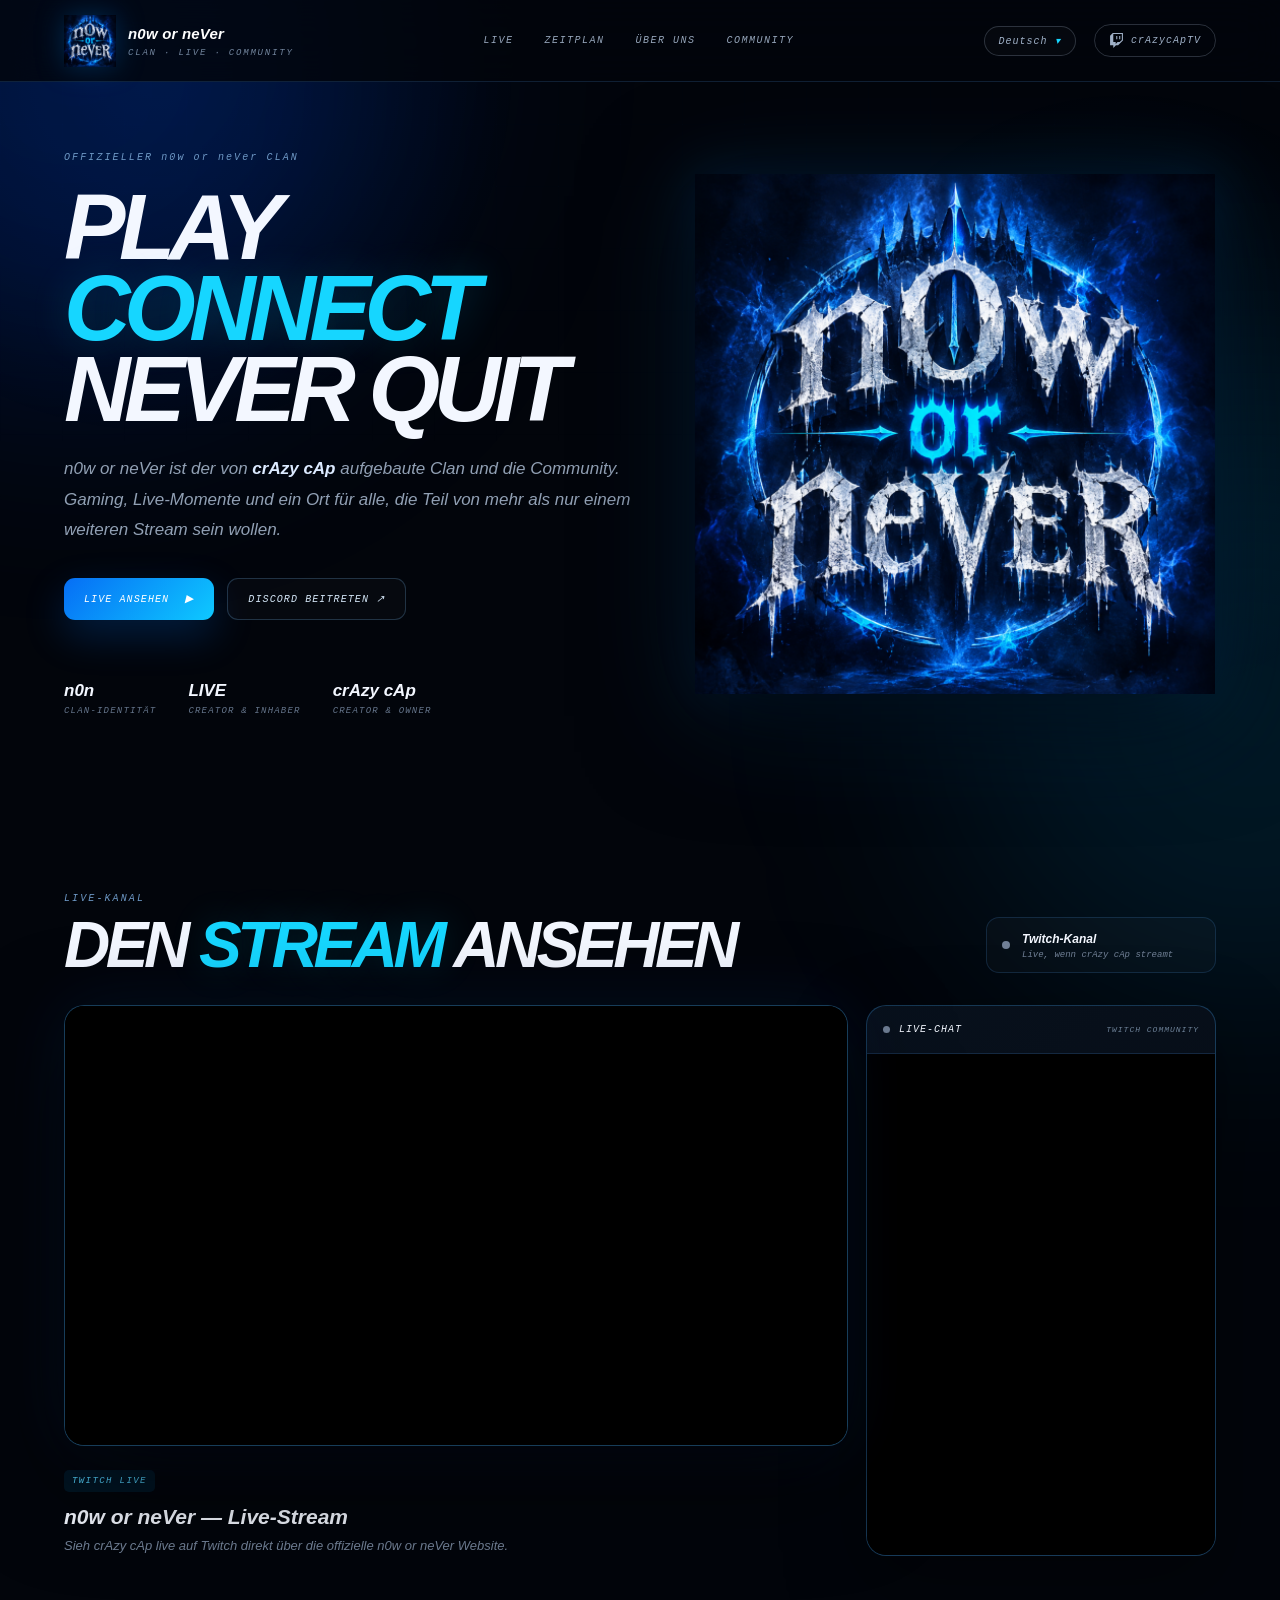
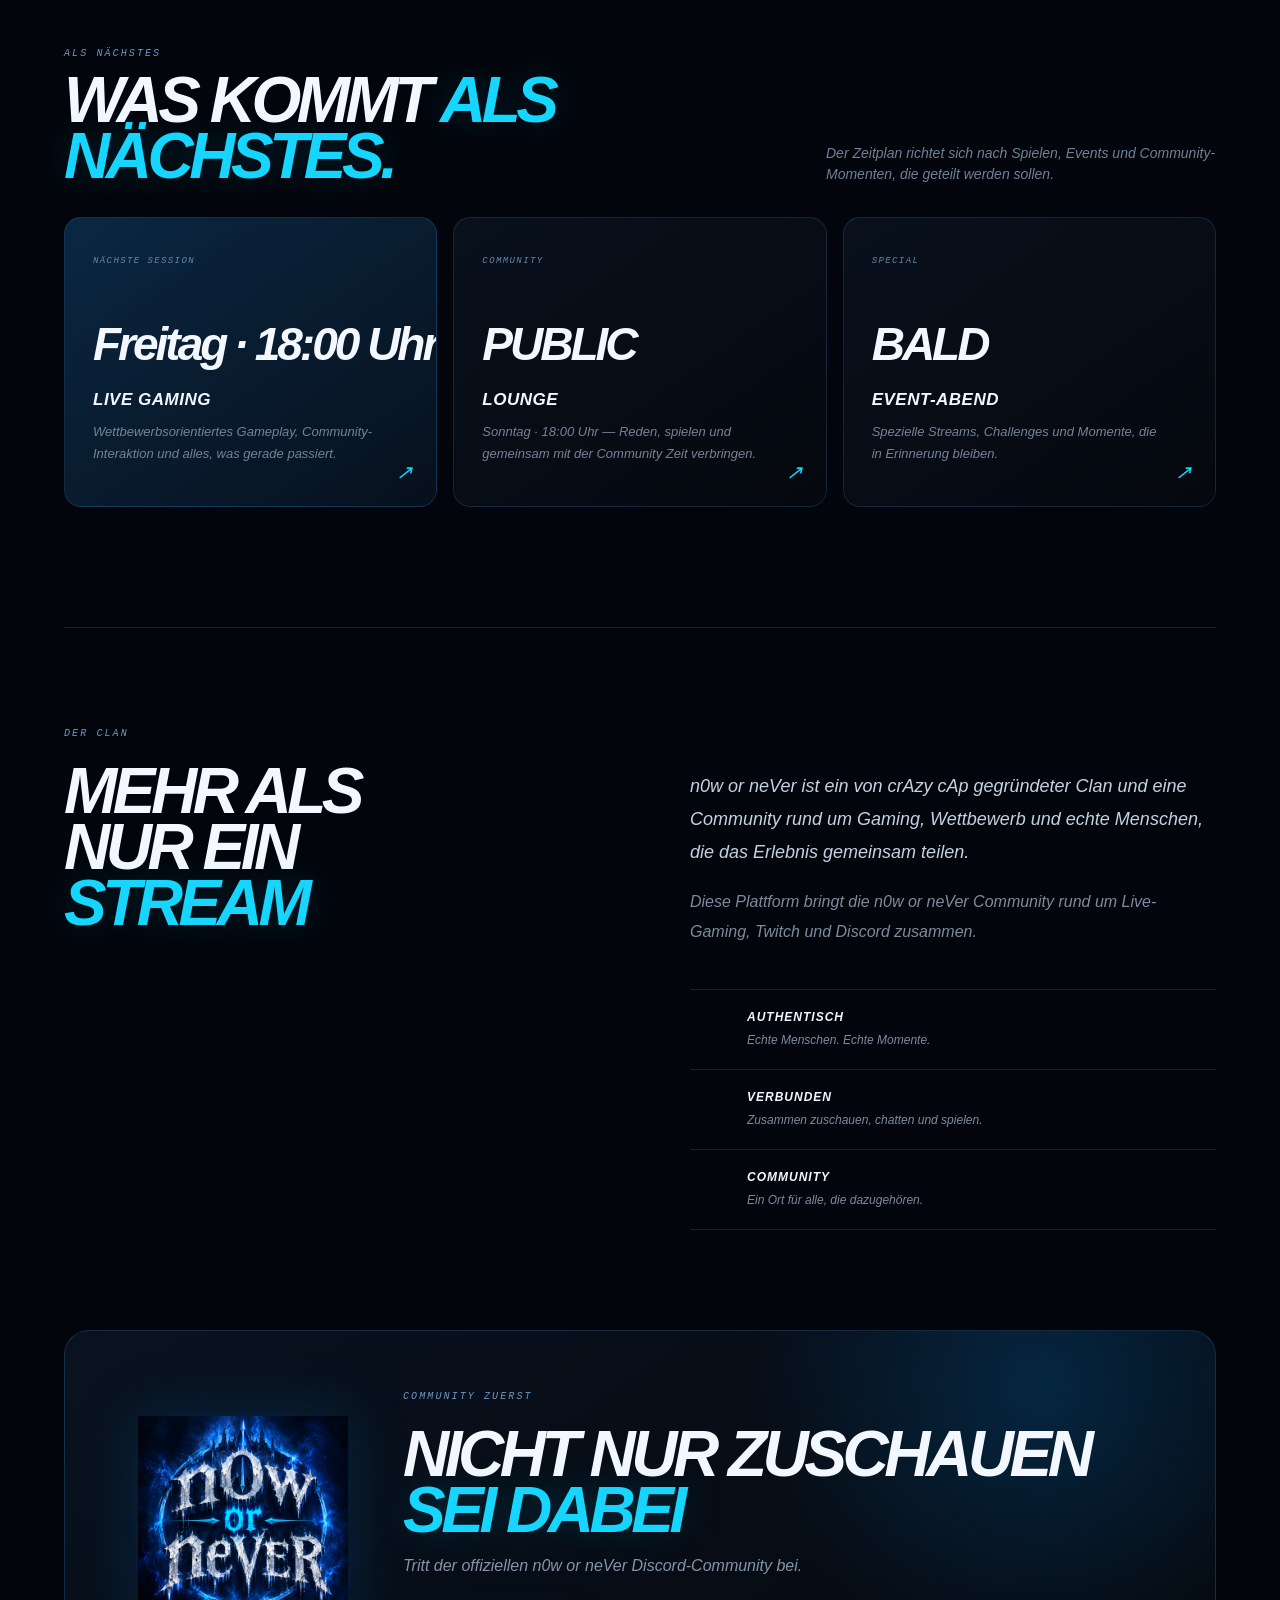
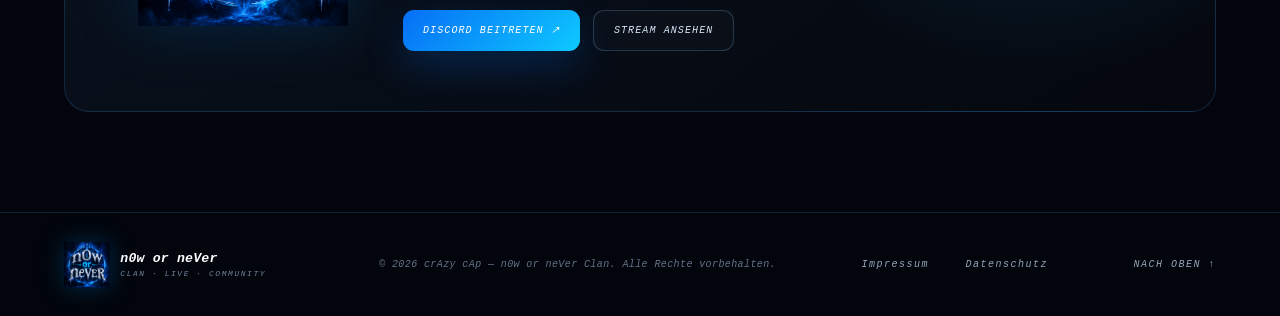
==== commit d33db9e5: "Add files via upload" ====
--- a/index.html
+++ b/index.html
@@ -1,934 +1,475 @@
 <!DOCTYPE html>
-
 <html lang="en">
-
-<head>
-
-  <meta charset="UTF-8">
-
-  <meta
-    name="viewport"
-    content="width=device-width, initial-scale=1.0"
-  >
-
-  <meta
-    name="description"
-    content="n0w or neVer — official clan, live stream and community by crAzy cAp."
-  >
-
-  <meta
-    name="theme-color"
-    content="#020713"
-  >
-
-  <title>n0w or neVer | Live by crAzy cAp</title>
-
-
+ <head>
+  <meta charset="utf-8"/>
+  <meta content="width=device-width, initial-scale=1.0" name="viewport"/>
+  <meta content="n0w or neVer &mdash; official clan, live stream and community by crAzy cAp." name="description"/>
+  <meta content="#020713" name="theme-color"/>
+  <title>
+   n0w or neVer | Live by crAzy cAp
+  </title>
   <!-- CSS -->
-
-  <link
-    rel="stylesheet"
-    href="style.css"
-  >
-
-</head>
-
-
-<body>
-
+  <link href="style.css" rel="stylesheet"/>
+ </head>
+ <body>
   <!-- Background -->
-
-  <div class="ambient ambient-a"></div>
-  <div class="ambient ambient-b"></div>
-  <div class="grid"></div>
-
-
+  <div class="ambient ambient-a">
+  </div>
+  <div class="ambient ambient-b">
+  </div>
+  <div class="grid">
+  </div>
   <!-- =====================================================
        HEADER
   ====================================================== -->
-
   <header class="site-header">
-
-
-    <!-- Logo -->
-
-    <a
-      class="brand"
-      href="#top"
-      aria-label="n0w or neVer home"
-    >
-
-      <img
-        src="logo.png"
-        alt="n0w or neVer logo"
-        class="brand-logo"
-      >
-
-      <span class="brand-copy">
-
-        <strong>
-          n0w or neVer
-        </strong>
-
-        <small>
-          CLAN · LIVE · COMMUNITY
-        </small>
-
-      </span>
-
-    </a>
-
-
-    <!-- Navigation -->
-
-    <nav
-      class="desktop-nav"
-      aria-label="Main navigation"
-    >
-
-      <a href="#live" data-i18n="nav_live">LIVE</a>
-      <a href="#schedule" data-i18n="nav_schedule">SCHEDULE</a>
-      <a href="#about" data-i18n="nav_about">ABOUT</a>
-      <a href="#community" data-i18n="nav_community">COMMUNITY</a>
-
-    </nav>
-
-
-    <!-- Header Status -->
-
-    <div class="header-actions">
-
-      <div class="language-switcher" aria-label="Language selection">
-        <button class="language-button active" type="button" data-language="en">English</button>
-        <button class="language-button" type="button" data-language="de">Deutsch</button>
-      </div>
-
-      <a
-        class="live-indicator live-indicator-link"
-        href="https://www.twitch.tv/crazycaptv"
-        target="_blank"
-        rel="noopener"
-        id="headerTwitchButton"
-      >
-
-        <svg
-          class="twitch-glyph"
-          viewBox="0 0 24 24"
-          fill="currentColor"
-          aria-hidden="true"
-        >
-
-          <path d="M6 0 1.714 4.286v15.428h5.143V24l4.286-4.286h3.428L22.286 12V0Zm14.571 11.143-3.428 3.428h-3.429l-3 3v-3H6.857V1.714h13.714Z"/>
-
-          <path d="M11.571 4.714h1.715v5.143H11.57Zm4.715 0H18v5.143h-1.714Z"/>
-
-        </svg>
-
-        <span id="headerStatus">
-          crAzycApTV
-        </span>
-
-      </a>
-
-
-      <!-- Mobile Menu -->
-
-      <button
-        class="menu-button"
-        id="menuButton"
-        type="button"
-        aria-label="Open navigation"
-      >
-        ☰
+   <!-- Logo -->
+   <a aria-label="n0w or neVer home" class="brand" href="#top">
+    <img alt="n0w or neVer logo" class="brand-logo" src="logo.png"/>
+    <span class="brand-copy">
+     <strong>
+      n0w or neVer
+     </strong>
+     <small>
+      CLAN &middot; LIVE &middot; COMMUNITY
+     </small>
+    </span>
+   </a>
+   <!-- Navigation -->
+   <nav aria-label="Main navigation" class="desktop-nav">
+    <a data-i18n="nav_live" href="#live">
+     LIVE
+    </a>
+    <a data-i18n="nav_schedule" href="#schedule">
+     SCHEDULE
+    </a>
+    <a data-i18n="nav_about" href="#about">
+     ABOUT
+    </a>
+    <a data-i18n="nav_community" href="#community">
+     COMMUNITY
+    </a>
+   </nav>
+   <!-- Header Status -->
+   <div class="header-actions">
+    <div class="language-switcher">
+     <button aria-expanded="false" aria-haspopup="true" class="language-dropdown-button" id="languageDropdownButton" type="button">
+      English
+     </button>
+     <div class="language-dropdown" id="languageDropdown" role="menu">
+      <button class="language-option" data-lang="en" role="menuitem" type="button">
+       English
       </button>
-
-    </div>
-
-
+      <button class="language-option" data-lang="de" role="menuitem" type="button">
+       Deutsch
+      </button>
+     </div>
+    </div>
+    <a class="live-indicator live-indicator-link" href="https://www.twitch.tv/crazycaptv" id="headerTwitchButton" rel="noopener" target="_blank">
+     <svg aria-hidden="true" class="twitch-glyph" fill="currentColor" viewbox="0 0 24 24">
+      <path d="M6 0 1.714 4.286v15.428h5.143V24l4.286-4.286h3.428L22.286 12V0Zm14.571 11.143-3.428 3.428h-3.429l-3 3v-3H6.857V1.714h13.714Z">
+      </path>
+      <path d="M11.571 4.714h1.715v5.143H11.57Zm4.715 0H18v5.143h-1.714Z">
+      </path>
+     </svg>
+     <span id="headerStatus">
+      crAzycApTV
+     </span>
+    </a>
+    <!-- Mobile Menu -->
+    <button aria-label="Open navigation" class="menu-button" id="menuButton" type="button">
+     ☰
+    </button>
+   </div>
   </header>
-
-
-
   <!-- =====================================================
        MAIN
   ====================================================== -->
-
   <main id="top">
-
-
-    <!-- =================================================
+   <!-- =================================================
          HERO
     ================================================== -->
+   <section class="hero section-shell">
+    <!-- Hero Text -->
+    <div class="hero-copy">
+     <div class="eyebrow" data-i18n="hero_eyebrow">
+      <span>
+      </span>
+      OFFICIAL n0w or neVer CLAN
+     </div>
+     <h1>
+      PLAY
+      <br/>
+      <em>
+       CONNECT
+      </em>
+      <br/>
+      NEVER QUIT
+     </h1>
+     <p data-i18n="hero_desc">
+      n0w or neVer is the clan and community built by
+      <strong>
+       crAzy cAp
+      </strong>
+      .
 
-    <section class="hero section-shell">
-
-
-      <!-- Hero Text -->
-
-      <div class="hero-copy">
-
-
-        <div class="eyebrow">
-
-          <span></span>
-
-          <span data-i18n="eyebrow_official">OFFICIAL n0w or neVer CLAN</span>
-
-        </div>
-
-
-        <h1>
-
-          PLAY
-
-          <br>
-
-          <em>CONNECT</em>
-
-          <br>
-
-          NEVER QUIT
-
-        </h1>
-
-
-        <p>
-          <span data-i18n="hero_desc_1">n0w or neVer is the clan and community built by</span>
-          <strong>crAzy cAp</strong>.
-          <span data-i18n="hero_desc_2">Gaming, live moments and a place for people who want to be part of more than just another stream.</span>
-        </p>
-
-
-        <!-- Hero Buttons -->
-
-        <div class="hero-actions">
-
-
-          <a
-            class="button button-primary"
-            href="#live"
-          >
-
-            <span data-i18n="watch_live">WATCH LIVE</span>
-
-            <b>▶</b>
-
-          </a>
-
-
-          <a
-            class="button button-ghost"
-            href="https://discord.gg/TmPJpB9x"
-            target="_blank"
-            rel="noopener"
-          >
-
-            <span data-i18n="join_discord">JOIN DISCORD ↗</span>
-
-          </a>
-
-
-        </div>
-
-
-        <!-- Hero Information -->
-
-        <div class="hero-meta">
-
-
-          <div>
-
-            <strong>
-              n0n
-            </strong>
-
-            <span>
-              <span data-i18n="clan_identity">CLAN IDENTITY</span>
-            </span>
-
-          </div>
-
-
-          <div>
-
-            <strong>
-              LIVE
-            </strong>
-
-            <span>
-              <span data-i18n="twitch_stream">TWITCH STREAM</span>
-            </span>
-
-          </div>
-
-
-          <div>
-
-            <strong>
-              crAzy cAp
-            </strong>
-
-            <span>
-              <span data-i18n="creator_owner">CREATOR & OWNER</span>
-            </span>
-
-          </div>
-
-
-        </div>
-
-
-      </div>
-
-
-      <!-- Hero Logo -->
-
-      <div
-        class="hero-visual"
-        aria-hidden="true"
-      >
-
-        <div class="logo-aura"></div>
-
-        <img
-          src="logo.png"
-          alt=""
-          class="hero-logo"
-        >
-
-      </div>
-
-
-    </section>
-
-
-
-    <!-- =================================================
+          Gaming, live moments and a place for people who want
+          to be part of more than just another stream.
+     </p>
+     <!-- Hero Buttons -->
+     <div class="hero-actions">
+      <a class="button button-primary" data-i18n="hero_watch" href="#live">
+       WATCH LIVE
+       <b>
+        ▶
+       </b>
+      </a>
+      <a class="button button-ghost" data-i18n="hero_discord" href="https://discord.gg/TmPJpB9x" rel="noopener" target="_blank">
+       JOIN DISCORD &nearrow;
+      </a>
+     </div>
+     <!-- Hero Information -->
+     <div class="hero-meta">
+      <div>
+       <strong>
+        n0n
+       </strong>
+       <span data-i18n="hero_meta_clan">
+        CLAN IDENTITY
+       </span>
+      </div>
+      <div>
+       <strong>
+        LIVE
+       </strong>
+       <span data-i18n="hero_meta_creator">
+        TWITCH STREAM
+       </span>
+      </div>
+      <div>
+       <strong>
+        crAzy cAp
+       </strong>
+       <span>
+        CREATOR &amp; OWNER
+       </span>
+      </div>
+     </div>
+    </div>
+    <!-- Hero Logo -->
+    <div aria-hidden="true" class="hero-visual">
+     <div class="logo-aura">
+     </div>
+     <img alt="" class="hero-logo" src="logo.png"/>
+    </div>
+   </section>
+   <!-- =================================================
          LIVE STREAM
     ================================================== -->
-
-    <section
-      class="live-section section-shell"
-      id="live"
-    >
-
-
-      <!-- Section Heading -->
-
-      <div class="section-heading">
-
-
-        <div>
-
-          <span class="eyebrow">
-
-            <span></span>
-
-            <span data-i18n="live_channel">LIVE CHANNEL</span>
-
-          </span>
-
-
-          <h2>
-
-            <span data-i18n="watch_the">WATCH THE</span>
-
-            <em data-i18n="stream">STREAM</em>
-
-          </h2>
-
-
-        </div>
-
-
-        <!-- Stream Status -->
-
-        <div class="status-card">
-
-          <i id="statusDot"></i>
-
-
-          <div>
-
-            <strong id="streamStatus">
-              Twitch channel
-            </strong>
-
-            <span id="statusDetail">
-              Loading player…
-            </span>
-
-          </div>
-
-        </div>
-
-
-      </div>
-
-
-
-      <!-- =================================================
+   <section class="live-section section-shell" id="live">
+    <!-- Section Heading -->
+    <div class="section-heading">
+     <div>
+      <span class="eyebrow" data-i18n="live_eyebrow">
+       <span>
+       </span>
+       LIVE CHANNEL
+      </span>
+      <h2 data-i18n="live_heading">
+       WATCH THE
+       <em>
+        STREAM
+       </em>
+      </h2>
+     </div>
+     <!-- Stream Status -->
+     <div class="status-card">
+      <i id="statusDot">
+      </i>
+      <div>
+       <strong data-i18n="live_status" id="streamStatus">
+        Twitch channel
+       </strong>
+       <span data-i18n="live_detail" id="statusDetail">
+        Loading player&hellip;
+       </span>
+      </div>
+     </div>
+    </div>
+    <!-- =================================================
            STREAM + CHAT
       ================================================== -->
-
-      <div class="live-layout">
-
-
-        <!-- VIDEO -->
-
-        <div class="video-column">
-
-
-          <div
-            class="player-frame"
-            id="playerFrame"
-          >
-
-
-            <!-- Official Twitch Player -->
-
-            <div
-              id="twitchPlayer"
-              class="twitch-player"
-            ></div>
-
-
-          </div>
-
-
-
-          <!-- Stream Footer -->
-
-          <div class="stream-footer">
-
-
-            <div class="stream-info">
-
-
-              <span class="tag">
-                <span data-i18n="twitch_live">TWITCH LIVE</span>
-              </span>
-
-
-              <h3>
-                <span data-i18n="live_title">n0w or neVer — Live Stream</span>
-              </h3>
-
-
-              <p>
-                <span data-i18n="live_desc">Watch crAzy cAp live on Twitch directly from the official n0w or neVer website.</span>
-              </p>
-
-
-            </div>
-
-
-          </div>
-
-
-        </div>
-
-
-
-        <!-- =================================================
+    <div class="live-layout">
+     <!-- VIDEO -->
+     <div class="video-column">
+      <div class="player-frame" id="playerFrame">
+       <!-- Official Twitch Player -->
+       <div class="twitch-player" id="twitchPlayer">
+       </div>
+      </div>
+      <!-- Stream Footer -->
+      <div class="stream-footer">
+       <div class="stream-info">
+        <span class="tag" data-i18n="stream_tag">
+         TWITCH LIVE
+        </span>
+        <h3 data-i18n="stream_title">
+         n0w or neVer &mdash; Live Stream
+        </h3>
+        <p data-i18n="stream_desc">
+         Watch crAzy cAp live on Twitch directly from the
+                official n0w or neVer website.
+        </p>
+       </div>
+      </div>
+     </div>
+     <!-- =================================================
              LIVE CHAT
         ================================================== -->
-
-        <aside
-          class="chat-frame"
-          aria-label="Twitch live chat"
-        >
-
-
-          <div class="chat-header">
-
-            <span
-              class="chat-live-dot"
-              id="chatLiveDot"
-            ></span>
-
-            <strong>
-              <span data-i18n="live_chat">LIVE CHAT</span>
-            </strong>
-
-            <span>
-              <span data-i18n="twitch_community">TWITCH COMMUNITY</span>
-            </span>
-
-          </div>
-
-
-
-          <!-- Official Twitch Chat -->
-
-          <iframe
-            id="twitchChat"
-            title="n0w or neVer Twitch live chat"
-            allow="clipboard-write"
-          ></iframe>
-
-
-        </aside>
-
-
-      </div>
-
-
-    </section>
-
-
-
-    <!-- =================================================
+     <aside aria-label="Twitch live chat" class="chat-frame">
+      <div class="chat-header">
+       <span class="chat-live-dot" id="chatLiveDot">
+       </span>
+       <strong data-i18n="chat_title">
+        LIVE CHAT
+       </strong>
+       <span data-i18n="chat_subtitle">
+        TWITCH COMMUNITY
+       </span>
+      </div>
+      <!-- Official Twitch Chat -->
+      <iframe allow="clipboard-write" id="twitchChat" title="n0w or neVer Twitch live chat">
+      </iframe>
+     </aside>
+    </div>
+   </section>
+   <!-- =================================================
          SCHEDULE
     ================================================== -->
-
-    <section
-      class="section-shell schedule-section"
-      id="schedule"
-    >
-
-
-      <div class="section-heading compact">
-
-
-        <div>
-
-          <span class="eyebrow">
-
-            <span></span>
-
-            <span data-i18n="upcoming">UPCOMING</span>
-
-          </span>
-
-
-          <h2>
-
-            <span data-i18n="whats">WHAT'S</span>
-
-            <em data-i18n="next">NEXT.</em>
-
-          </h2>
-
-        </div>
-
-
-        <p class="section-intro">
-          <span data-i18n="schedule_intro">The schedule changes with the games, events and community moments that deserve to be shared.</span>
-        </p>
-
-
-      </div>
-
-
-
-      <div class="schedule-grid">
-
-
-        <!-- Schedule 1 -->
-
-        <article class="schedule-card featured">
-
-
-          <span class="schedule-label">
-            <span data-i18n="next_session">NEXT SESSION</span>
-          </span>
-
-
-          <div class="schedule-time">
-            <span class="schedule-time-text" data-i18n="friday_time">Friday · 18:00</span>
-          </div>
-
-
-          <h3>
-            <span data-i18n="live_gaming">LIVE GAMING</span>
-          </h3>
-
-
-          <p>
-            <span data-i18n="schedule_desc1">Competitive gameplay, community interaction and everything happening in the moment.</span>
-          </p>
-
-
-          <span class="schedule-arrow">
-            ↗
-          </span>
-
-
-        </article>
-
-
-
-        <!-- Schedule 2 -->
-
-        <article class="schedule-card">
-
-
-          <span class="schedule-label">
-            <span data-i18n="community_label">COMMUNITY</span>
-          </span>
-
-
-          <div class="schedule-time">
-            PUBLIC
-          </div>
-
-
-          <h3>
-            <span data-i18n="lounge_title">LOUNGE</span> <span data-i18n="sunday_time">Sunday · 18:00</span>
-          </h3>
-
-
-          <p>
-            <span data-i18n="schedule_desc2">Talk, play and connect with the people behind the community.</span>
-          </p>
-
-
-          <span class="schedule-arrow">
-            ↗
-          </span>
-
-
-        </article>
-
-
-
-        <!-- Schedule 3 -->
-
-        <article class="schedule-card">
-
-
-          <span class="schedule-label">
-            <span data-i18n="special">SPECIAL</span>
-          </span>
-
-
-          <div class="schedule-time">
-            <span data-i18n="soon">SOON</span>
-          </div>
-
-
-          <h3>
-            <span data-i18n="event_night">EVENT NIGHT</span>
-          </h3>
-
-
-          <p>
-            <span data-i18n="schedule_desc3">Special streams, challenges and moments worth remembering.</span>
-          </p>
-
-
-          <span class="schedule-arrow">
-            ↗
-          </span>
-
-
-        </article>
-
-
-      </div>
-
-
-    </section>
-
-
-
-    <!-- =================================================
+   <section class="section-shell schedule-section" id="schedule">
+    <div class="section-heading compact">
+     <div>
+      <span class="eyebrow" data-i18n="schedule_eyebrow">
+       <span>
+       </span>
+       UPCOMING
+      </span>
+      <h2 data-i18n="schedule_heading">
+       WHAT'S
+       <em>
+        NEXT.
+       </em>
+      </h2>
+     </div>
+     <p class="section-intro" data-i18n="schedule_intro">
+      The schedule changes with the games,
+          events and community moments that deserve
+          to be shared.
+     </p>
+    </div>
+    <div class="schedule-grid">
+     <!-- Schedule 1 -->
+     <article class="schedule-card featured">
+      <span class="schedule-label" data-i18n="schedule1_label">
+       NEXT SESSION
+      </span>
+      <div class="schedule-time" data-i18n="schedule1_time">
+       Friday at 6 p.m.
+      </div>
+      <h3 data-i18n="schedule1_title">
+       LIVE GAMING
+      </h3>
+      <p data-i18n="schedule1_desc">
+       Competitive gameplay,
+            community interaction and
+            everything happening in the moment.
+      </p>
+      <span class="schedule-arrow">
+       &nearrow;
+      </span>
+     </article>
+     <!-- Schedule 2 -->
+     <article class="schedule-card">
+      <span class="schedule-label" data-i18n="schedule2_label">
+       COMMUNITY
+      </span>
+      <div class="schedule-time" data-i18n="schedule2_time">
+       PUBLIC
+      </div>
+      <h3 data-i18n="schedule2_title">
+       LOUNGE Sunday at 6 p.m.
+      </h3>
+      <p data-i18n="schedule2_desc">
+       Talk, play and connect
+            with the people behind
+            the community.
+      </p>
+      <span class="schedule-arrow">
+       &nearrow;
+      </span>
+     </article>
+     <!-- Schedule 3 -->
+     <article class="schedule-card">
+      <span class="schedule-label" data-i18n="schedule3_label">
+       SPECIAL
+      </span>
+      <div class="schedule-time" data-i18n="schedule3_time">
+       SOON
+      </div>
+      <h3 data-i18n="schedule3_title">
+       EVENT NIGHT
+      </h3>
+      <p data-i18n="schedule3_desc">
+       Special streams,
+            challenges and moments
+            worth remembering.
+      </p>
+      <span class="schedule-arrow">
+       &nearrow;
+      </span>
+     </article>
+    </div>
+   </section>
+   <!-- =================================================
          ABOUT
     ================================================== -->
-
-    <section
-      class="about-section section-shell"
-      id="about"
-    >
-
-
-      <div class="about-big">
-
-
-        <span class="eyebrow">
-
-          <span></span>
-
-          <span data-i18n="the_clan">THE CLAN</span>
-
-        </span>
-
-
-        <h2>
-
-          <span data-i18n="more_than">MORE THAN</span>
-
-          <br>
-
-          <span data-i18n="a_stream">A STREAM</span>
-
-          <br>
-
-          <em data-i18n="clan_name">n0w or neVer</em>
-
-        </h2>
-
-
-      </div>
-
-
-
-      <div class="about-copy">
-
-
-        <p class="lead">
-
-          <span data-i18n="about_lead">n0w or neVer is a clan and community created by crAzy cAp around gaming, competition and real people sharing the experience together.</span>
-
-        </p>
-
-
-        <p>
-
-          <span data-i18n="about_text">This platform brings the n0w or neVer community together around live gaming, Twitch and Discord.</span>
-
-        </p>
-
-
-
-        <!-- Principles -->
-
-        <div class="principles">
-
-
-          <div>
-
-            <span></span>
-
-            <strong>
-              <span data-i18n="authentic">AUTHENTIC</span>
-            </strong>
-
-            <p>
-              <span data-i18n="authentic_desc">Real people. Real moments.</span>
-            </p>
-
-          </div>
-
-
-
-          <div>
-
-            <span></span>
-
-            <strong>
-              <span data-i18n="connected">CONNECTED</span>
-            </strong>
-
-            <p>
-              <span data-i18n="connected_desc">Watch, chat and play together.</span>
-            </p>
-
-          </div>
-
-
-
-          <div>
-
-            <span></span>
-
-            <strong>
-              <span data-i18n="community_value">COMMUNITY</span>
-            </strong>
-
-            <p>
-              <span data-i18n="community_desc">One place for everyone who belongs.</span>
-            </p>
-
-          </div>
-
-
-        </div>
-
-
-      </div>
-
-
-    </section>
-
-
-
-    <!-- =================================================
+   <section class="about-section section-shell" id="about">
+    <div class="about-big">
+     <span class="eyebrow" data-i18n="about_eyebrow">
+      <span>
+      </span>
+      THE CLAN
+     </span>
+     <h2 data-i18n="about_heading">
+      MORE THAN
+      <br/>
+      A STREAM
+      <br/>
+      <em>
+       n0w or neVer
+      </em>
+     </h2>
+    </div>
+    <div class="about-copy">
+     <p class="lead" data-i18n="about_lead">
+      n0w or neVer is a clan and community
+          created by crAzy cAp around gaming,
+          competition and real people sharing
+          the experience together.
+     </p>
+     <p data-i18n="about_desc">
+      This platform brings the n0w or neVer community
+          together around live gaming, Twitch and Discord.
+     </p>
+     <!-- Principles -->
+     <div class="principles">
+      <div>
+       <span>
+       </span>
+       <strong data-i18n="principle1_title">
+        AUTHENTIC
+       </strong>
+       <p data-i18n="principle1_desc">
+        Real people. Real moments.
+       </p>
+      </div>
+      <div>
+       <span>
+       </span>
+       <strong data-i18n="principle2_title">
+        CONNECTED
+       </strong>
+       <p data-i18n="principle2_desc">
+        Watch, chat and play together.
+       </p>
+      </div>
+      <div>
+       <span>
+       </span>
+       <strong data-i18n="principle3_title">
+        COMMUNITY
+       </strong>
+       <p data-i18n="principle3_desc">
+        One place for everyone who belongs.
+       </p>
+      </div>
+     </div>
+    </div>
+   </section>
+   <!-- =================================================
          COMMUNITY
     ================================================== -->
-
-    <section
-      class="community-cta section-shell"
-      id="community"
-    >
-
-
-      <!-- Community Logo -->
-
-      <div class="cta-logo-wrap">
-
-        <img
-          src="logo.png"
-          alt="n0w or neVer"
-        >
-
-      </div>
-
-
-
-      <!-- Community Content -->
-
-      <div class="cta-content">
-
-
-        <span class="eyebrow">
-
-          <span></span>
-
-          <span data-i18n="community_first">COMMUNITY FIRST</span>
-
-        </span>
-
-
-        <h2>
-
-          <span data-i18n="dont_just_watch">DON'T JUST WATCH</span>
-
-          <br>
-
-          <em data-i18n="be_part">BE PART OF IT</em>
-
-        </h2>
-
-
-        <p>
-          <span data-i18n="join_desc">Join the official n0w or neVer Discord community.</span>
-        </p>
-
-
-
-        <!-- Community Buttons -->
-
-        <div class="hero-actions">
-
-
-          <a
-            class="button button-primary"
-            href="https://discord.gg/TmPJpB9x"
-            target="_blank"
-            rel="noopener"
-          >
-
-            <span data-i18n="join_discord">JOIN DISCORD ↗</span>
-
-          </a>
-
-
-
-          <a
-            class="button button-ghost"
-            href="#live"
-          >
-
-            <span data-i18n="watch_the">WATCH THE</span> STREAM
-
-          </a>
-
-
-        </div>
-
-
-      </div>
-
-
-    </section>
-
-
+   <section class="community-cta section-shell" id="community">
+    <!-- Community Logo -->
+    <div class="cta-logo-wrap">
+     <img alt="n0w or neVer" src="logo.png"/>
+    </div>
+    <!-- Community Content -->
+    <div class="cta-content">
+     <span class="eyebrow" data-i18n="community_eyebrow">
+      <span>
+      </span>
+      COMMUNITY FIRST
+     </span>
+     <h2 data-i18n="community_heading">
+      DON'T JUST WATCH
+      <br/>
+      <em>
+       BE PART OF IT
+      </em>
+     </h2>
+     <p data-i18n="community_desc">
+      Join the official n0w or neVer Discord community.
+     </p>
+     <!-- Community Buttons -->
+     <div class="hero-actions">
+      <a class="button button-primary" data-i18n="community_discord" href="https://discord.gg/TmPJpB9x" rel="noopener" target="_blank">
+       JOIN DISCORD &nearrow;
+      </a>
+      <a class="button button-ghost" data-i18n="community_watch" href="#live">
+       WATCH THE STREAM
+      </a>
+     </div>
+    </div>
+   </section>
   </main>
-
-
-
   <!-- =====================================================
        FOOTER
   ====================================================== -->
+  <footer>
+   <!-- Footer Brand -->
+   <div class="brand footer-brand">
+    <img alt="n0w or neVer logo" class="brand-logo" src="logo.png"/>
+    <span class="brand-copy">
+     <strong>
+      n0w or neVer
+     </strong>
+     <small>
+      CLAN &middot; LIVE &middot; COMMUNITY
+     </small>
+    </span>
+   </div>
+   <!-- Copyright -->
+   <span id="footerCopy" data-i18n="footer_copy"></span>
 
-  <footer>
-
-
-    <!-- Footer Brand -->
-
-    <div class="brand footer-brand">
-
-
-      <img
-        src="logo.png"
-        alt="n0w or neVer logo"
-        class="brand-logo"
-      >
-
-
-      <span class="brand-copy">
-
-        <strong>
-          n0w or neVer
-        </strong>
-
-
-        <small>
-          CLAN · LIVE · COMMUNITY
-        </small>
-
-      </span>
-
-
-    </div>
-
-
-
-    <!-- Copyright -->
-
-    <span>
-
-      ©
-
-      <span id="year"></span>
-
-      <span data-i18n="copyright">crAzy cAp — n0w or neVer Clan. All rights reserved.</span>
-
-    </span>
-
-
-
-    <!-- Legal Links -->
-
-<span class="footer-legal">
-
-  <a id="footerImprint" href="impressum.html" data-i18n="imprint">Imprint</a>
-
-  <a id="footerPrivacy" href="datenschutz.html" data-i18n="privacy">Privacy Policy</a>
-
-</span>
-
-
-    <!-- Back To Top -->
-
-    <a href="#top">
-      <span data-i18n="back_top">BACK TO TOP ↑</span>
-    </a>
-
-
+   <!-- Legal Links -->
+   <span class="footer-legal">
+    <a data-i18n="footer_imprint" href="impressum.html" style="margin-right: 30px;">
+     Imprint
+    </a>
+    <a data-i18n="footer_privacy" href="datenschutz.html">
+     Privacy Policy
+    </a>
+   </span>
+   <!-- Back To Top -->
+   <a data-i18n="footer_top" href="#top">
+    BACK TO TOP &uarr;
+   </a>
   </footer>
-
-
-
   <!-- =====================================================
        WEBSITE JAVASCRIPT
   ====================================================== -->
-
-  <script src="script.js"></script>
-
-
-</body>
-
+  <script src="script.js">
+  </script>
+ </body>
 </html>
--- a/style.css
+++ b/style.css
@@ -1649,50 +1649,118 @@
 
 }
 
-
-/* =========================================================
-   LANGUAGE SWITCHER
-========================================================= */
+/* =========================================
+   GLOBAL TYPOGRAPHY
+   All visible website text is italic.
+========================================= */
+
+body,
+body * {
+  font-style: italic !important;
+}
+
+
+/* =========================================
+   LANGUAGE DROPDOWN
+========================================= */
 
 .language-switcher {
+  position: relative;
   display: inline-flex;
   align-items: center;
-  gap: 4px;
-  margin-right: 10px;
-  padding: 3px;
-  border: 1px solid rgba(255, 255, 255, .12);
+  flex-shrink: 0;
+}
+
+.language-dropdown-button {
+  min-width: 92px;
+  border: 1px solid rgba(159, 176, 199, .25);
   border-radius: 999px;
-  background: rgba(255, 255, 255, .035);
-}
-
-.language-button {
-  border: 0;
-  background: transparent;
-  color: var(--muted);
-  padding: 6px 9px;
-  border-radius: 999px;
-  font: 700 10px "DM Mono", monospace;
+  background: rgba(255, 255, 255, .02);
+  color: #9fb0c7;
+  padding: 8px 13px;
+  font: 10px "DM Mono", monospace;
   letter-spacing: 1px;
   cursor: pointer;
-}
-
-.language-button:hover,
-.language-button.active {
-  color: var(--text);
-  background: rgba(255, 255, 255, .10);
-}
-
-.schedule-time-text {
+  transition: .2s;
+}
+
+.language-dropdown-button::after {
+  content: "▾";
+  margin-left: 8px;
+  color: var(--cyan);
+}
+
+.language-dropdown-button:hover,
+.language-dropdown-button[aria-expanded="true"] {
+  color: #fff;
+  border-color: var(--cyan);
+  background: rgba(22, 214, 255, .07);
+}
+
+.language-dropdown {
+  position: absolute;
+  top: calc(100% + 9px);
+  right: 0;
+  min-width: 118px;
+  padding: 6px;
+  display: none;
+  flex-direction: column;
+  gap: 3px;
+  background: rgba(5, 11, 19, .98);
+  border: 1px solid var(--line);
+  border-radius: 12px;
+  box-shadow: 0 18px 45px rgba(0, 0, 0, .45);
+  backdrop-filter: blur(16px);
+}
+
+.language-dropdown.open {
+  display: flex;
+}
+
+.language-option {
+  width: 100%;
+  border: 0;
+  border-radius: 8px;
+  background: transparent;
+  color: #91a0b4;
+  padding: 9px 10px;
+  text-align: left;
+  font: 10px "DM Mono", monospace;
+  letter-spacing: 1px;
+  cursor: pointer;
+  transition: .2s;
+}
+
+.language-option:hover,
+.language-option.active {
+  color: #fff;
+  background: rgba(22, 214, 255, .09);
+}
+
+
+/* =========================================
+   SCHEDULE LINE CONTROL
+========================================= */
+
+.schedule-time {
   white-space: nowrap;
 }
 
-.footer-legal {
-  display: inline-flex;
-  gap: 30px;
-  flex-wrap: wrap;
-}
-
-@media (max-width: 760px) {
-  .language-switcher { margin-right: 4px; }
-  .language-button { padding: 6px 7px; }
-}
+.schedule-card h3 {
+  white-space: nowrap;
+}
+
+@media (max-width: 560px) {
+  .schedule-card h3 {
+    white-space: normal;
+  }
+
+  .schedule-time {
+    font-size: clamp(30px, 9vw, 46px);
+  }
+
+  .language-dropdown-button {
+    min-width: 82px;
+    padding: 7px 10px;
+  }
+}
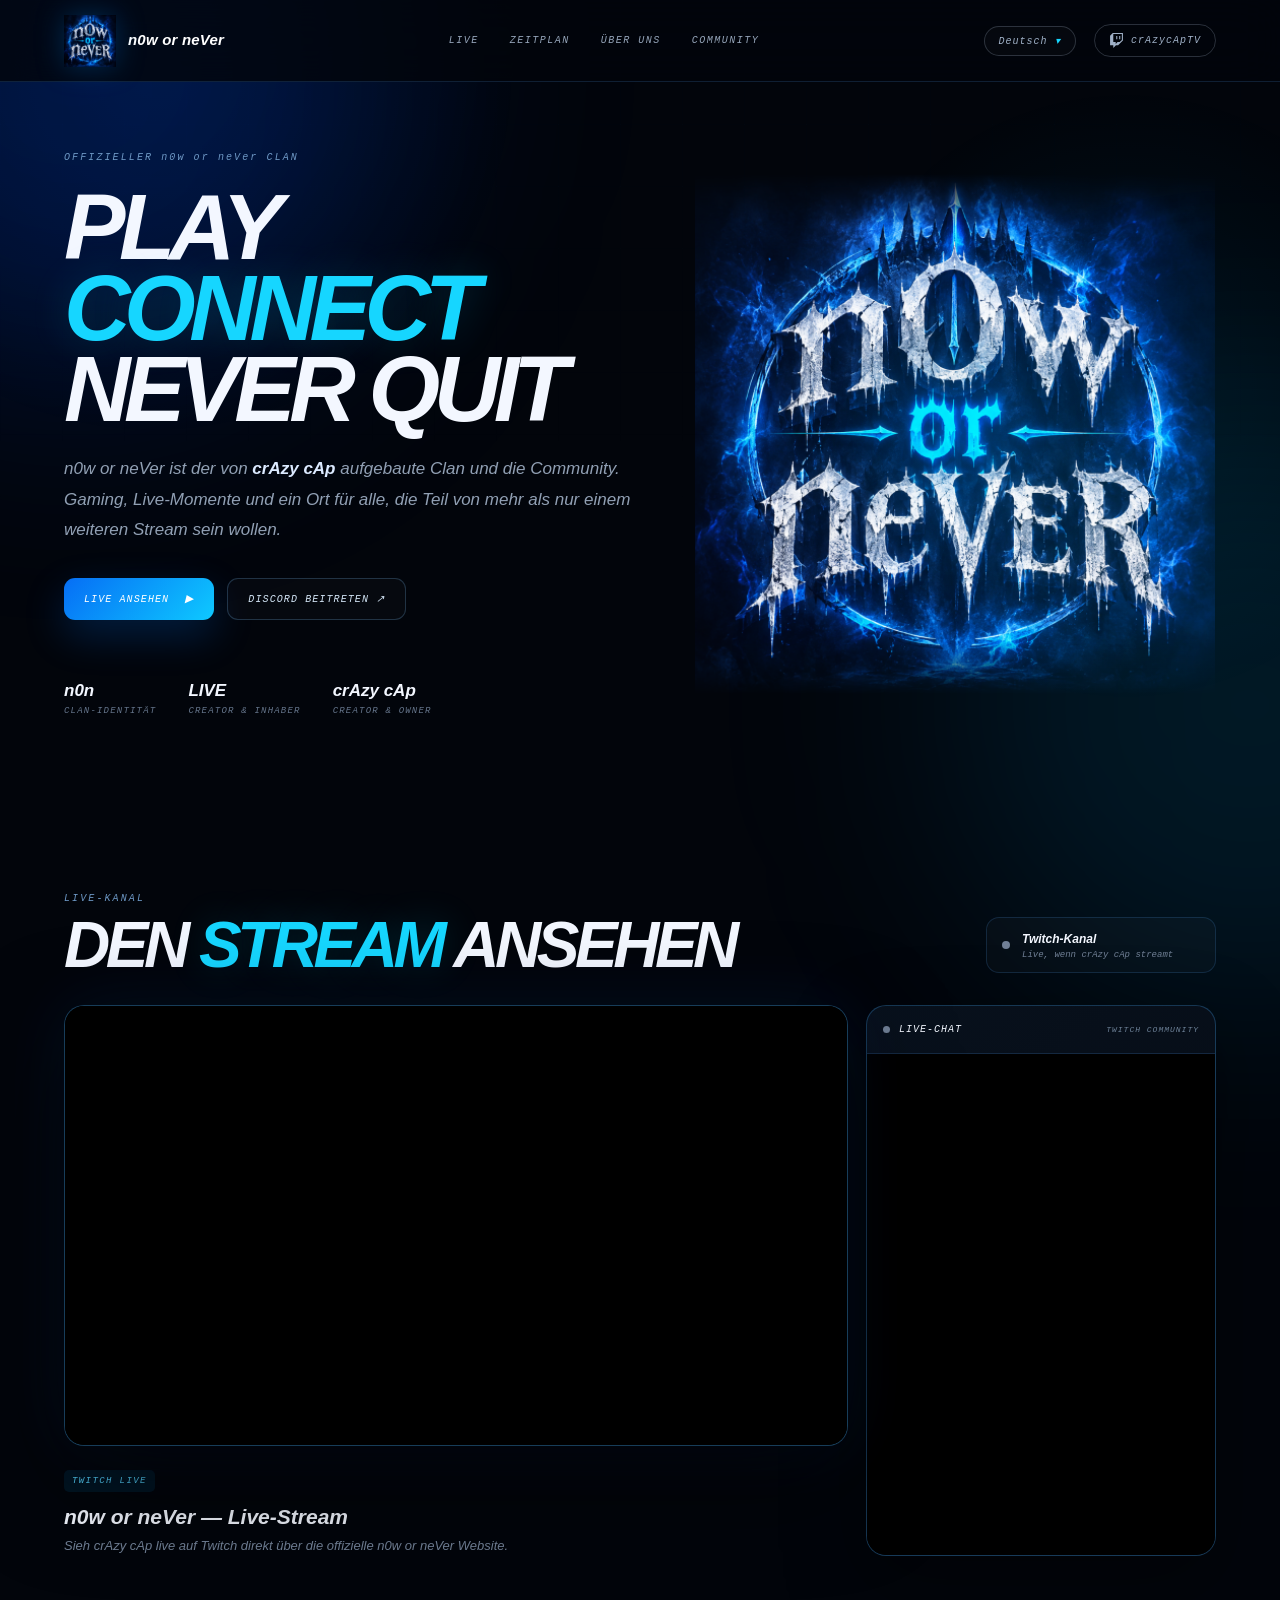
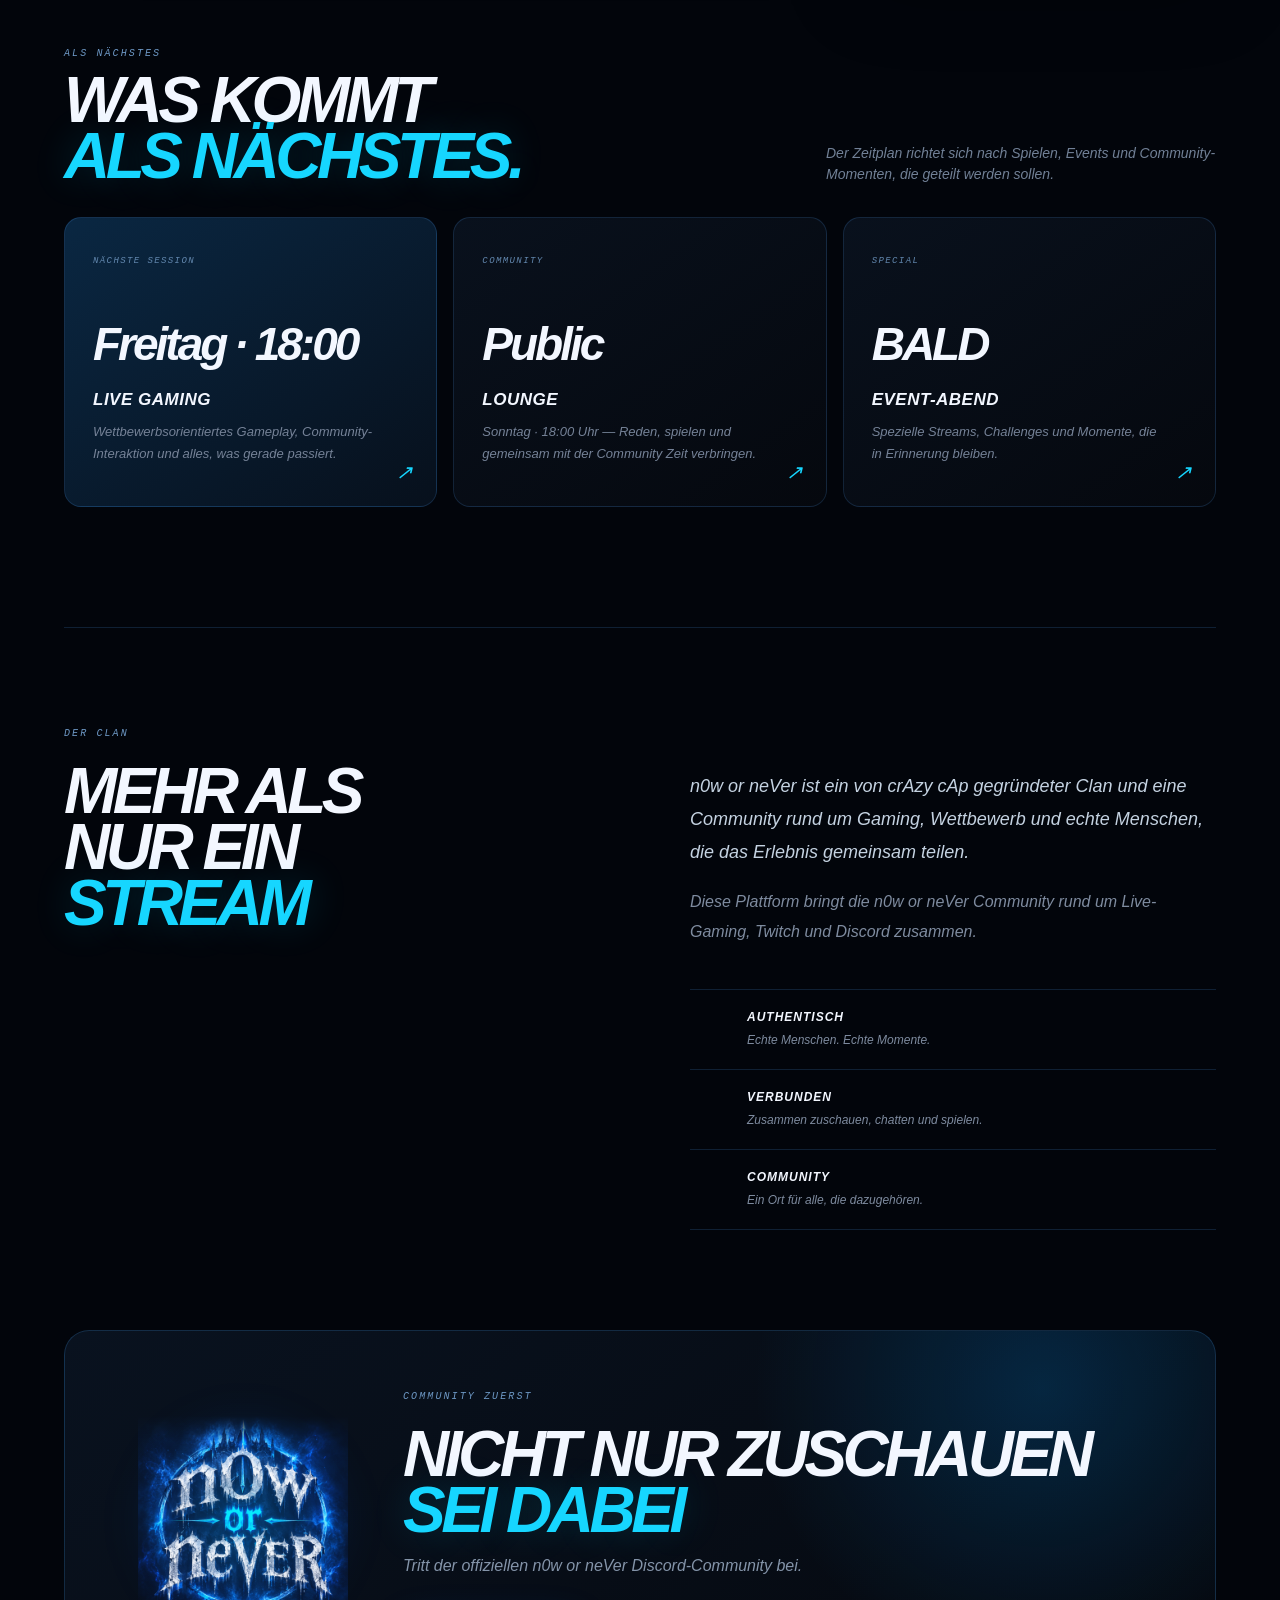
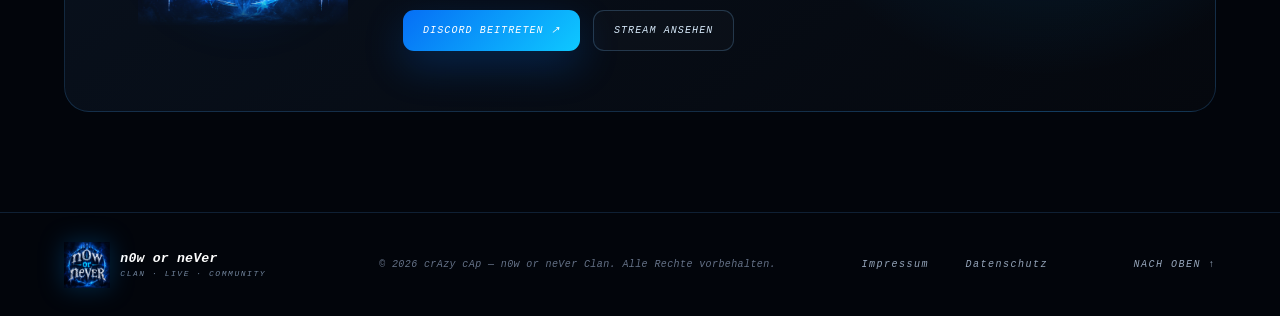
==== commit 960fcc47: "Add files via upload" ====
--- a/index.html
+++ b/index.html
@@ -30,9 +30,6 @@
      <strong>
       n0w or neVer
      </strong>
-     <small>
-      CLAN &middot; LIVE &middot; COMMUNITY
-     </small>
     </span>
    </a>
    <!-- Navigation -->
@@ -274,15 +271,14 @@
        NEXT SESSION
       </span>
       <div class="schedule-time" data-i18n="schedule1_time">
-       Friday at 6 p.m.
+       Friday · 6:00 PM
       </div>
       <h3 data-i18n="schedule1_title">
        LIVE GAMING
       </h3>
       <p data-i18n="schedule1_desc">
        Competitive gameplay,
-            community interaction and
-            everything happening in the moment.
+            community interaction and everything happening in the moment.
       </p>
       <span class="schedule-arrow">
        &nearrow;
@@ -294,10 +290,10 @@
        COMMUNITY
       </span>
       <div class="schedule-time" data-i18n="schedule2_time">
-       PUBLIC
+       Public
       </div>
       <h3 data-i18n="schedule2_title">
-       LOUNGE Sunday at 6 p.m.
+       LOUNGE
       </h3>
       <p data-i18n="schedule2_desc">
        Talk, play and connect
--- a/style.css
+++ b/style.css
@@ -179,6 +179,11 @@
 }
 
 
+.site-header .brand-copy {
+  display: block;
+}
+
+
 .brand-copy strong {
   display: block;
   font-size: 15px;
@@ -369,6 +374,7 @@
   display: flex;
   align-items: center;
   gap: 10px;
+  white-space: nowrap;
 }
 
 
@@ -593,15 +599,25 @@
   object-fit: contain;
 
   filter:
-    drop-shadow(
-      0 22px 55px
-      rgba(0, 0, 0, .72)
-    )
-
-    drop-shadow(
-      0 0 25px
-      rgba(0, 136, 255, .2)
-    );
+    drop-shadow(0 22px 55px rgba(0, 0, 0, .72))
+    drop-shadow(0 0 25px rgba(0, 136, 255, .32))
+    drop-shadow(0 0 70px rgba(22, 214, 255, .2));
+
+  mix-blend-mode: screen;
+  mask-image: linear-gradient(
+    to bottom,
+    transparent 0%,
+    #000 10%,
+    #000 90%,
+    transparent 100%
+  );
+  -webkit-mask-image: linear-gradient(
+    to bottom,
+    transparent 0%,
+    #000 10%,
+    #000 90%,
+    transparent 100%
+  );
 
   animation:
     floatLogo
@@ -1298,6 +1314,24 @@
 .cta-logo-wrap {
   display: grid;
   place-items: center;
+  position: relative;
+}
+
+
+.cta-logo-wrap::before {
+  content: "";
+  position: absolute;
+  width: 240px;
+  aspect-ratio: 1;
+  border-radius: 50%;
+  background: radial-gradient(
+    circle,
+    rgba(0, 166, 255, .28),
+    rgba(0, 100, 255, .1) 42%,
+    transparent 70%
+  );
+  filter: blur(18px);
+  pointer-events: none;
 }
 
 
@@ -1305,10 +1339,23 @@
   width: 210px;
 
   filter:
-    drop-shadow(
-      0 0 30px
-      rgba(0, 142, 255, .18)
-    );
+    drop-shadow(0 0 30px rgba(0, 142, 255, .3))
+    drop-shadow(0 0 65px rgba(22, 214, 255, .18));
+  mix-blend-mode: screen;
+  mask-image: linear-gradient(
+    to bottom,
+    transparent 0%,
+    #000 12%,
+    #000 88%,
+    transparent 100%
+  );
+  -webkit-mask-image: linear-gradient(
+    to bottom,
+    transparent 0%,
+    #000 12%,
+    #000 88%,
+    transparent 100%
+  );
 }
 
 
@@ -1750,6 +1797,12 @@
   white-space: nowrap;
 }
 
+.section-heading h2,
+.about-big h2,
+.community-cta h2 {
+  text-wrap: balance;
+}
+
 @media (max-width: 560px) {
   .schedule-card h3 {
     white-space: normal;
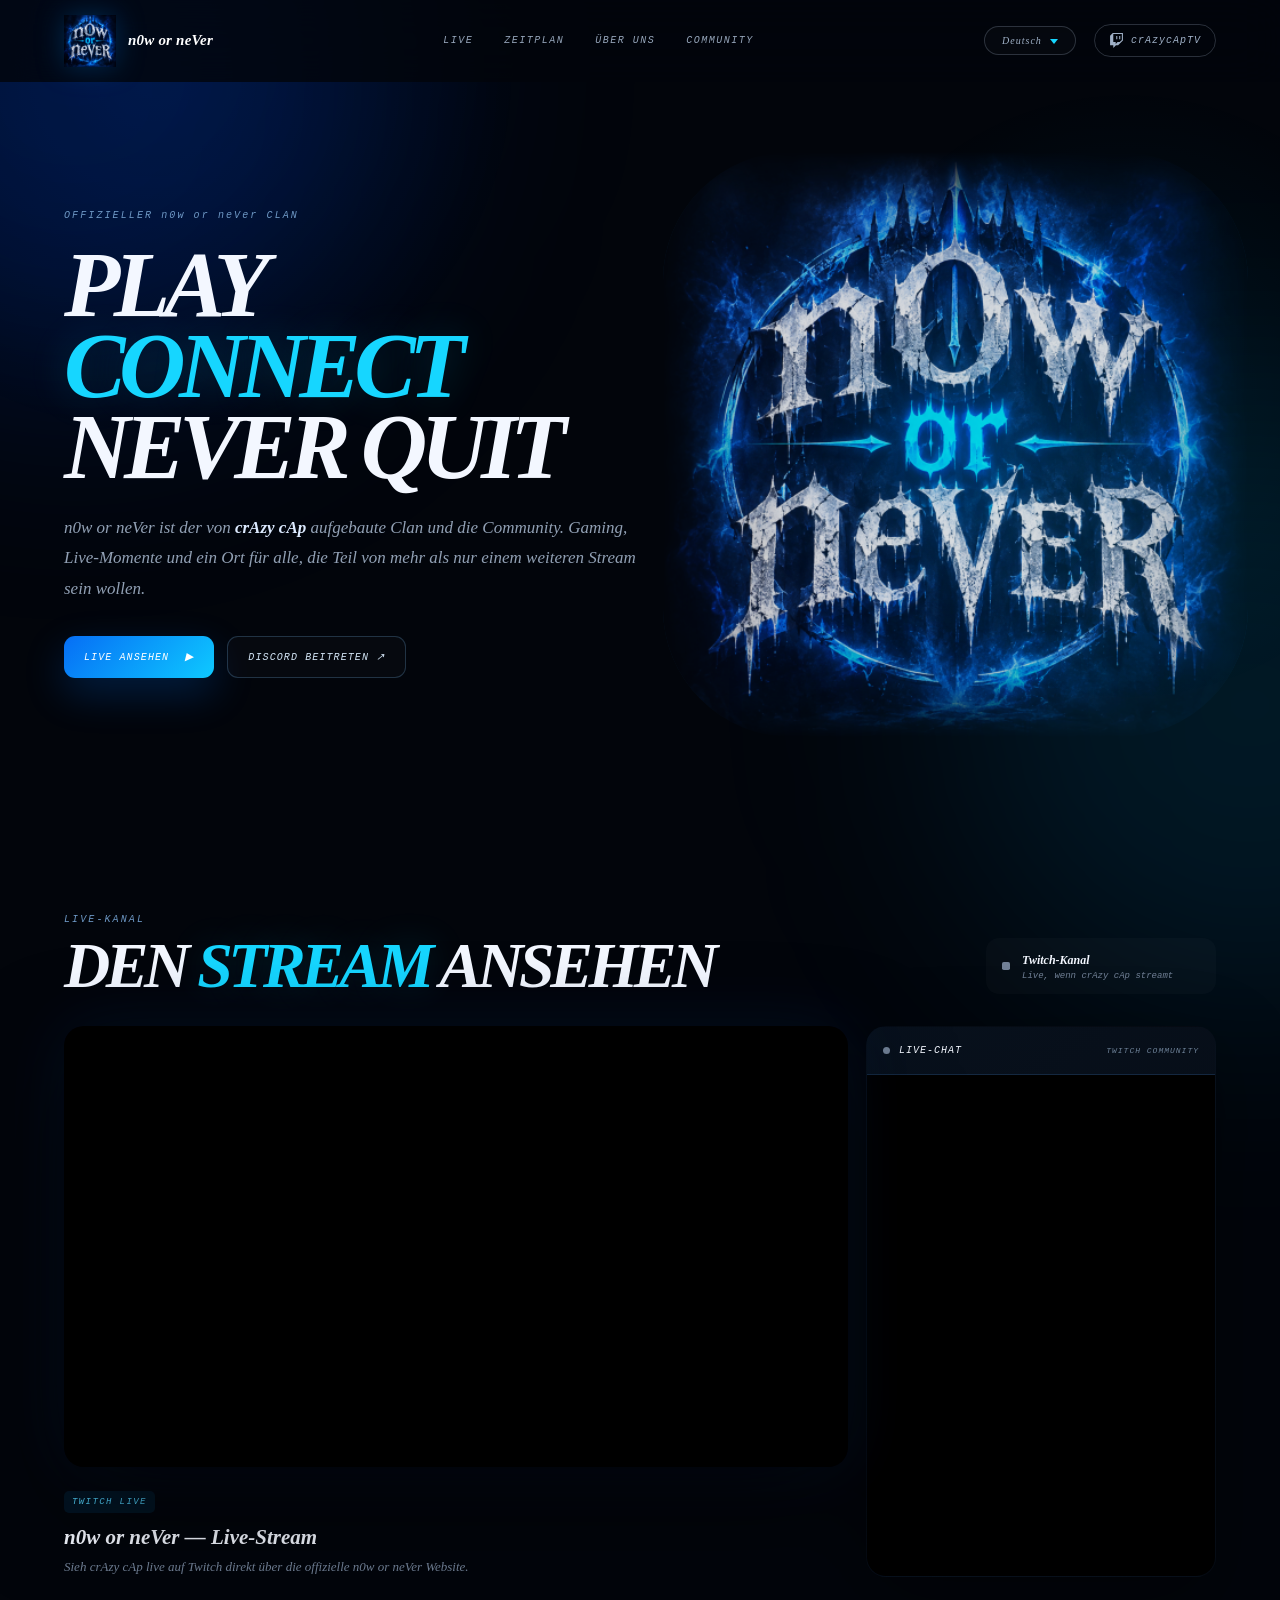
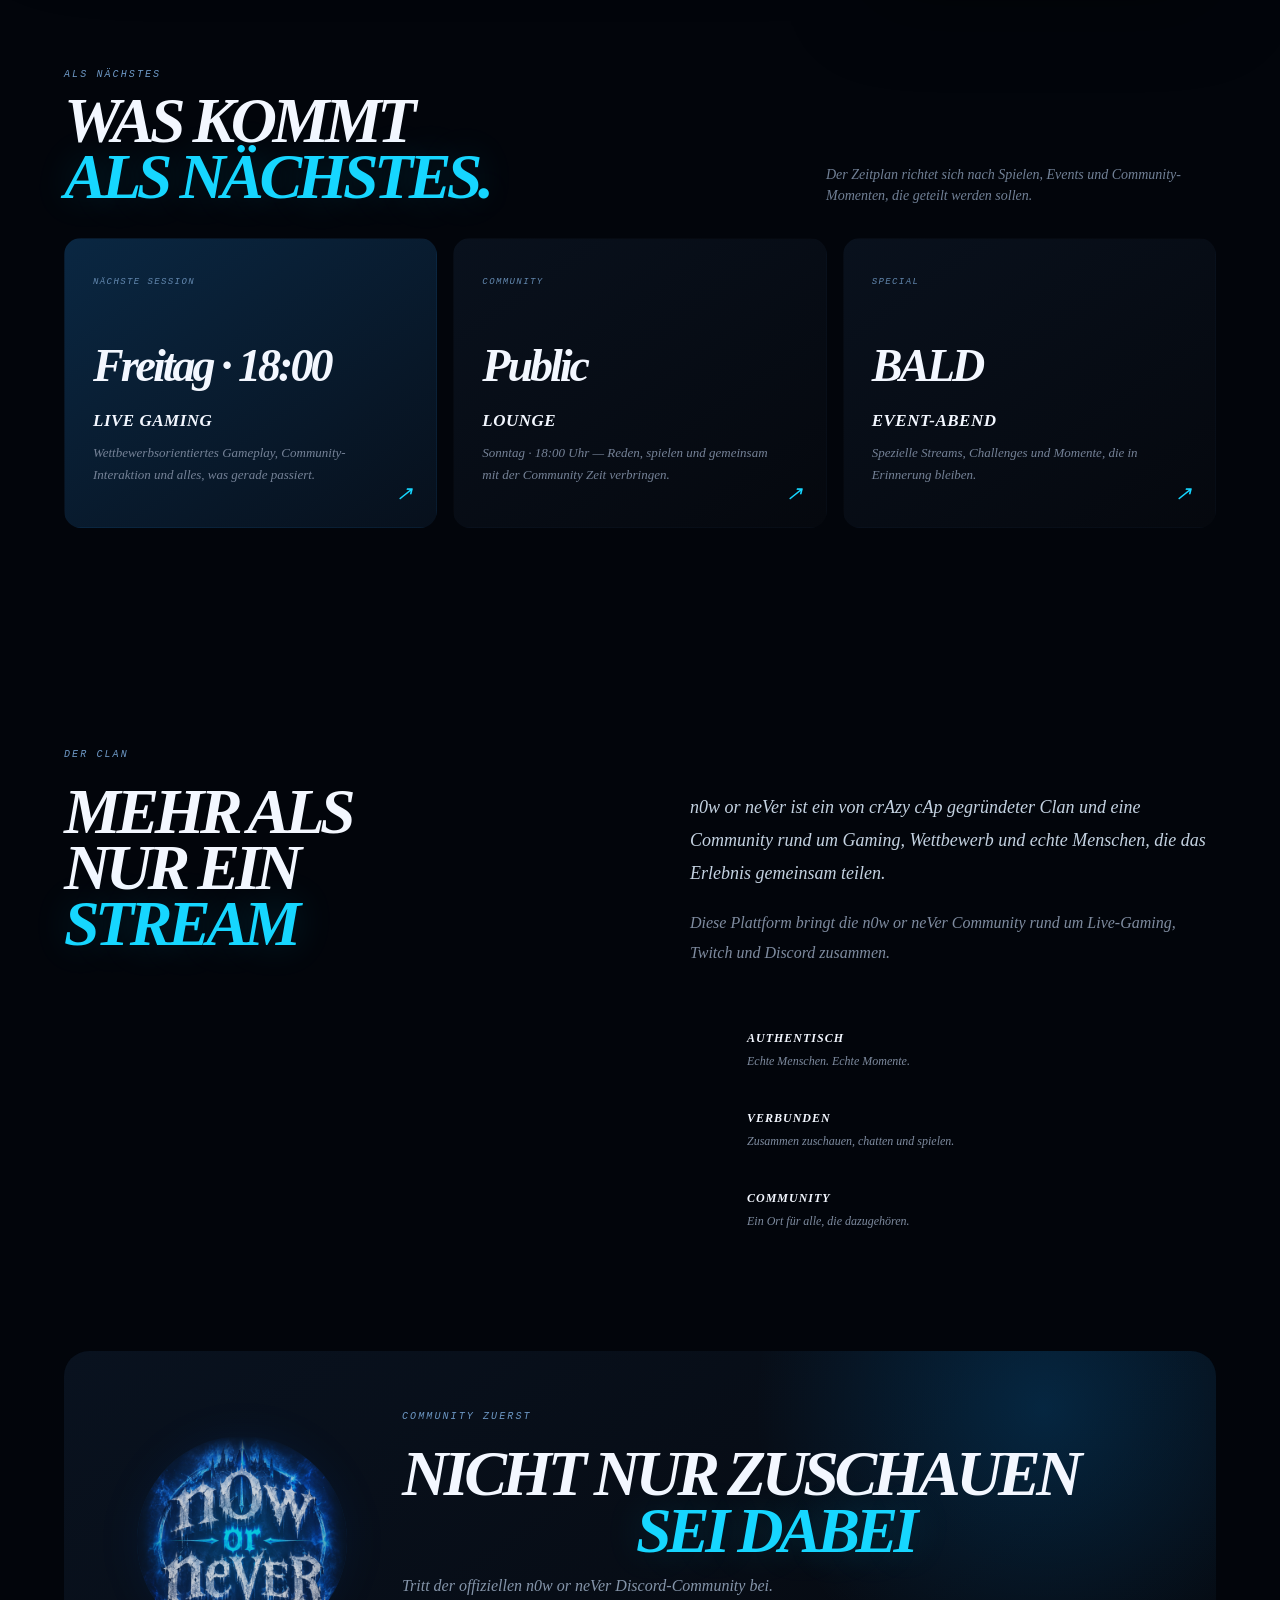
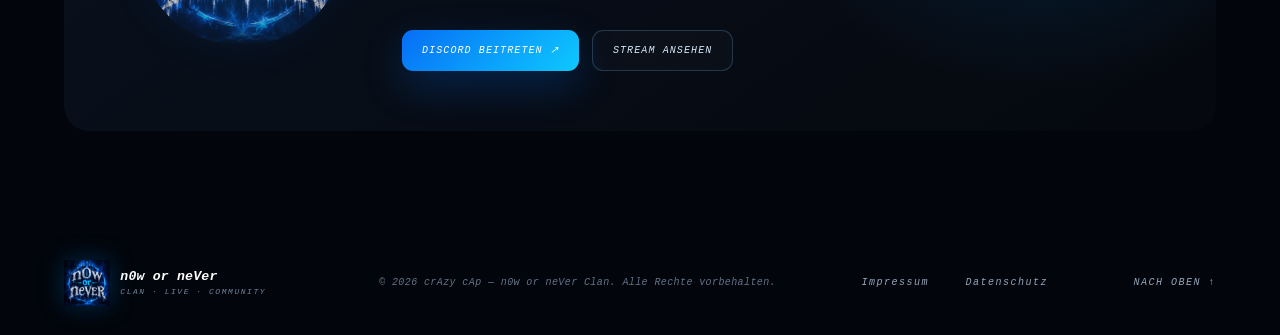
==== commit 1743a5c9: "Add files via upload" ====
--- a/index.html
+++ b/index.html
@@ -1,471 +1,444 @@
-<!DOCTYPE html>
-<html lang="en">
- <head>
-  <meta charset="utf-8"/>
-  <meta content="width=device-width, initial-scale=1.0" name="viewport"/>
-  <meta content="n0w or neVer &mdash; official clan, live stream and community by crAzy cAp." name="description"/>
-  <meta content="#020713" name="theme-color"/>
-  <title>
-   n0w or neVer | Live by crAzy cAp
-  </title>
-  <!-- CSS -->
-  <link href="style.css" rel="stylesheet"/>
- </head>
- <body>
-  <!-- Background -->
-  <div class="ambient ambient-a">
-  </div>
-  <div class="ambient ambient-b">
-  </div>
-  <div class="grid">
-  </div>
-  <!-- =====================================================
-       HEADER
-  ====================================================== -->
-  <header class="site-header">
-   <!-- Logo -->
-   <a aria-label="n0w or neVer home" class="brand" href="#top">
-    <img alt="n0w or neVer logo" class="brand-logo" src="logo.png"/>
-    <span class="brand-copy">
-     <strong>
-      n0w or neVer
-     </strong>
-    </span>
-   </a>
-   <!-- Navigation -->
-   <nav aria-label="Main navigation" class="desktop-nav">
-    <a data-i18n="nav_live" href="#live">
-     LIVE
-    </a>
-    <a data-i18n="nav_schedule" href="#schedule">
-     SCHEDULE
-    </a>
-    <a data-i18n="nav_about" href="#about">
-     ABOUT
-    </a>
-    <a data-i18n="nav_community" href="#community">
-     COMMUNITY
-    </a>
-   </nav>
-   <!-- Header Status -->
-   <div class="header-actions">
-    <div class="language-switcher">
-     <button aria-expanded="false" aria-haspopup="true" class="language-dropdown-button" id="languageDropdownButton" type="button">
-      English
-     </button>
-     <div class="language-dropdown" id="languageDropdown" role="menu">
-      <button class="language-option" data-lang="en" role="menuitem" type="button">
-       English
-      </button>
-      <button class="language-option" data-lang="de" role="menuitem" type="button">
-       Deutsch
-      </button>
-     </div>
-    </div>
-    <a class="live-indicator live-indicator-link" href="https://www.twitch.tv/crazycaptv" id="headerTwitchButton" rel="noopener" target="_blank">
-     <svg aria-hidden="true" class="twitch-glyph" fill="currentColor" viewbox="0 0 24 24">
-      <path d="M6 0 1.714 4.286v15.428h5.143V24l4.286-4.286h3.428L22.286 12V0Zm14.571 11.143-3.428 3.428h-3.429l-3 3v-3H6.857V1.714h13.714Z">
-      </path>
-      <path d="M11.571 4.714h1.715v5.143H11.57Zm4.715 0H18v5.143h-1.714Z">
-      </path>
-     </svg>
-     <span id="headerStatus">
-      crAzycApTV
-     </span>
-    </a>
-    <!-- Mobile Menu -->
-    <button aria-label="Open navigation" class="menu-button" id="menuButton" type="button">
-     ☰
-    </button>
-   </div>
-  </header>
-  <!-- =====================================================
-       MAIN
-  ====================================================== -->
-  <main id="top">
-   <!-- =================================================
-         HERO
-    ================================================== -->
-   <section class="hero section-shell">
-    <!-- Hero Text -->
-    <div class="hero-copy">
-     <div class="eyebrow" data-i18n="hero_eyebrow">
-      <span>
-      </span>
-      OFFICIAL n0w or neVer CLAN
-     </div>
-     <h1>
-      PLAY
-      <br/>
-      <em>
-       CONNECT
-      </em>
-      <br/>
-      NEVER QUIT
-     </h1>
-     <p data-i18n="hero_desc">
-      n0w or neVer is the clan and community built by
-      <strong>
-       crAzy cAp
-      </strong>
-      .
-
-          Gaming, live moments and a place for people who want
-          to be part of more than just another stream.
-     </p>
-     <!-- Hero Buttons -->
-     <div class="hero-actions">
-      <a class="button button-primary" data-i18n="hero_watch" href="#live">
-       WATCH LIVE
-       <b>
-        ▶
-       </b>
-      </a>
-      <a class="button button-ghost" data-i18n="hero_discord" href="https://discord.gg/TmPJpB9x" rel="noopener" target="_blank">
-       JOIN DISCORD &nearrow;
-      </a>
-     </div>
-     <!-- Hero Information -->
-     <div class="hero-meta">
-      <div>
-       <strong>
-        n0n
-       </strong>
-       <span data-i18n="hero_meta_clan">
-        CLAN IDENTITY
-       </span>
-      </div>
-      <div>
-       <strong>
-        LIVE
-       </strong>
-       <span data-i18n="hero_meta_creator">
-        TWITCH STREAM
-       </span>
-      </div>
-      <div>
-       <strong>
-        crAzy cAp
-       </strong>
-       <span>
-        CREATOR &amp; OWNER
-       </span>
-      </div>
-     </div>
-    </div>
-    <!-- Hero Logo -->
-    <div aria-hidden="true" class="hero-visual">
-     <div class="logo-aura">
-     </div>
-     <img alt="" class="hero-logo" src="logo.png"/>
-    </div>
-   </section>
-   <!-- =================================================
-         LIVE STREAM
-    ================================================== -->
-   <section class="live-section section-shell" id="live">
-    <!-- Section Heading -->
-    <div class="section-heading">
-     <div>
-      <span class="eyebrow" data-i18n="live_eyebrow">
-       <span>
-       </span>
-       LIVE CHANNEL
-      </span>
-      <h2 data-i18n="live_heading">
-       WATCH THE
-       <em>
-        STREAM
-       </em>
-      </h2>
-     </div>
-     <!-- Stream Status -->
-     <div class="status-card">
-      <i id="statusDot">
-      </i>
-      <div>
-       <strong data-i18n="live_status" id="streamStatus">
-        Twitch channel
-       </strong>
-       <span data-i18n="live_detail" id="statusDetail">
-        Loading player&hellip;
-       </span>
-      </div>
-     </div>
-    </div>
-    <!-- =================================================
-           STREAM + CHAT
-      ================================================== -->
-    <div class="live-layout">
-     <!-- VIDEO -->
-     <div class="video-column">
-      <div class="player-frame" id="playerFrame">
-       <!-- Official Twitch Player -->
-       <div class="twitch-player" id="twitchPlayer">
-       </div>
-      </div>
-      <!-- Stream Footer -->
-      <div class="stream-footer">
-       <div class="stream-info">
-        <span class="tag" data-i18n="stream_tag">
-         TWITCH LIVE
-        </span>
-        <h3 data-i18n="stream_title">
-         n0w or neVer &mdash; Live Stream
-        </h3>
-        <p data-i18n="stream_desc">
-         Watch crAzy cAp live on Twitch directly from the
-                official n0w or neVer website.
-        </p>
-       </div>
-      </div>
-     </div>
-     <!-- =================================================
-             LIVE CHAT
-        ================================================== -->
-     <aside aria-label="Twitch live chat" class="chat-frame">
-      <div class="chat-header">
-       <span class="chat-live-dot" id="chatLiveDot">
-       </span>
-       <strong data-i18n="chat_title">
-        LIVE CHAT
-       </strong>
-       <span data-i18n="chat_subtitle">
-        TWITCH COMMUNITY
-       </span>
-      </div>
-      <!-- Official Twitch Chat -->
-      <iframe allow="clipboard-write" id="twitchChat" title="n0w or neVer Twitch live chat">
-      </iframe>
-     </aside>
-    </div>
-   </section>
-   <!-- =================================================
-         SCHEDULE
-    ================================================== -->
-   <section class="section-shell schedule-section" id="schedule">
-    <div class="section-heading compact">
-     <div>
-      <span class="eyebrow" data-i18n="schedule_eyebrow">
-       <span>
-       </span>
-       UPCOMING
-      </span>
-      <h2 data-i18n="schedule_heading">
-       WHAT'S
-       <em>
-        NEXT.
-       </em>
-      </h2>
-     </div>
-     <p class="section-intro" data-i18n="schedule_intro">
-      The schedule changes with the games,
-          events and community moments that deserve
-          to be shared.
-     </p>
-    </div>
-    <div class="schedule-grid">
-     <!-- Schedule 1 -->
-     <article class="schedule-card featured">
-      <span class="schedule-label" data-i18n="schedule1_label">
-       NEXT SESSION
-      </span>
-      <div class="schedule-time" data-i18n="schedule1_time">
-       Friday · 6:00 PM
-      </div>
-      <h3 data-i18n="schedule1_title">
-       LIVE GAMING
-      </h3>
-      <p data-i18n="schedule1_desc">
-       Competitive gameplay,
-            community interaction and everything happening in the moment.
-      </p>
-      <span class="schedule-arrow">
-       &nearrow;
-      </span>
-     </article>
-     <!-- Schedule 2 -->
-     <article class="schedule-card">
-      <span class="schedule-label" data-i18n="schedule2_label">
-       COMMUNITY
-      </span>
-      <div class="schedule-time" data-i18n="schedule2_time">
-       Public
-      </div>
-      <h3 data-i18n="schedule2_title">
-       LOUNGE
-      </h3>
-      <p data-i18n="schedule2_desc">
-       Talk, play and connect
-            with the people behind
-            the community.
-      </p>
-      <span class="schedule-arrow">
-       &nearrow;
-      </span>
-     </article>
-     <!-- Schedule 3 -->
-     <article class="schedule-card">
-      <span class="schedule-label" data-i18n="schedule3_label">
-       SPECIAL
-      </span>
-      <div class="schedule-time" data-i18n="schedule3_time">
-       SOON
-      </div>
-      <h3 data-i18n="schedule3_title">
-       EVENT NIGHT
-      </h3>
-      <p data-i18n="schedule3_desc">
-       Special streams,
-            challenges and moments
-            worth remembering.
-      </p>
-      <span class="schedule-arrow">
-       &nearrow;
-      </span>
-     </article>
-    </div>
-   </section>
-   <!-- =================================================
-         ABOUT
-    ================================================== -->
-   <section class="about-section section-shell" id="about">
-    <div class="about-big">
-     <span class="eyebrow" data-i18n="about_eyebrow">
-      <span>
-      </span>
-      THE CLAN
-     </span>
-     <h2 data-i18n="about_heading">
-      MORE THAN
-      <br/>
-      A STREAM
-      <br/>
-      <em>
-       n0w or neVer
-      </em>
-     </h2>
-    </div>
-    <div class="about-copy">
-     <p class="lead" data-i18n="about_lead">
-      n0w or neVer is a clan and community
-          created by crAzy cAp around gaming,
-          competition and real people sharing
-          the experience together.
-     </p>
-     <p data-i18n="about_desc">
-      This platform brings the n0w or neVer community
-          together around live gaming, Twitch and Discord.
-     </p>
-     <!-- Principles -->
-     <div class="principles">
-      <div>
-       <span>
-       </span>
-       <strong data-i18n="principle1_title">
-        AUTHENTIC
-       </strong>
-       <p data-i18n="principle1_desc">
-        Real people. Real moments.
-       </p>
-      </div>
-      <div>
-       <span>
-       </span>
-       <strong data-i18n="principle2_title">
-        CONNECTED
-       </strong>
-       <p data-i18n="principle2_desc">
-        Watch, chat and play together.
-       </p>
-      </div>
-      <div>
-       <span>
-       </span>
-       <strong data-i18n="principle3_title">
-        COMMUNITY
-       </strong>
-       <p data-i18n="principle3_desc">
-        One place for everyone who belongs.
-       </p>
-      </div>
-     </div>
-    </div>
-   </section>
-   <!-- =================================================
-         COMMUNITY
-    ================================================== -->
-   <section class="community-cta section-shell" id="community">
-    <!-- Community Logo -->
-    <div class="cta-logo-wrap">
-     <img alt="n0w or neVer" src="logo.png"/>
-    </div>
-    <!-- Community Content -->
-    <div class="cta-content">
-     <span class="eyebrow" data-i18n="community_eyebrow">
-      <span>
-      </span>
-      COMMUNITY FIRST
-     </span>
-     <h2 data-i18n="community_heading">
-      DON'T JUST WATCH
-      <br/>
-      <em>
-       BE PART OF IT
-      </em>
-     </h2>
-     <p data-i18n="community_desc">
-      Join the official n0w or neVer Discord community.
-     </p>
-     <!-- Community Buttons -->
-     <div class="hero-actions">
-      <a class="button button-primary" data-i18n="community_discord" href="https://discord.gg/TmPJpB9x" rel="noopener" target="_blank">
-       JOIN DISCORD &nearrow;
-      </a>
-      <a class="button button-ghost" data-i18n="community_watch" href="#live">
-       WATCH THE STREAM
-      </a>
-     </div>
-    </div>
-   </section>
-  </main>
-  <!-- =====================================================
-       FOOTER
-  ====================================================== -->
-  <footer>
-   <!-- Footer Brand -->
-   <div class="brand footer-brand">
-    <img alt="n0w or neVer logo" class="brand-logo" src="logo.png"/>
-    <span class="brand-copy">
-     <strong>
-      n0w or neVer
-     </strong>
-     <small>
-      CLAN &middot; LIVE &middot; COMMUNITY
-     </small>
-    </span>
-   </div>
-   <!-- Copyright -->
-   <span id="footerCopy" data-i18n="footer_copy"></span>
-
-   <!-- Legal Links -->
-   <span class="footer-legal">
-    <a data-i18n="footer_imprint" href="impressum.html" style="margin-right: 30px;">
-     Imprint
-    </a>
-    <a data-i18n="footer_privacy" href="datenschutz.html">
-     Privacy Policy
-    </a>
-   </span>
-   <!-- Back To Top -->
-   <a data-i18n="footer_top" href="#top">
-    BACK TO TOP &uarr;
-   </a>
-  </footer>
-  <!-- =====================================================
-       WEBSITE JAVASCRIPT
-  ====================================================== -->
-  <script src="script.js">
-  </script>
- </body>
-</html>
+<!DOCTYPE html>
+<html lang="en">
+ <head>
+  <meta charset="utf-8"/>
+  <meta content="width=device-width, initial-scale=1.0" name="viewport"/>
+  <meta content="n0w or neVer &mdash; official clan, live stream and community by crAzy cAp." name="description"/>
+  <meta content="#020713" name="theme-color"/>
+  <title>
+   n0w or neVer | Live by crAzy cAp
+  </title>
+  <!-- CSS -->
+  <link href="style.css" rel="stylesheet"/>
+ </head>
+ <body>
+  <!-- Background -->
+  <div class="ambient ambient-a">
+  </div>
+  <div class="ambient ambient-b">
+  </div>
+  <div class="grid">
+  </div>
+  <!-- =====================================================
+       HEADER
+  ====================================================== -->
+  <header class="site-header">
+   <!-- Logo -->
+   <a aria-label="n0w or neVer home" class="brand" href="#top">
+    <img alt="n0w or neVer logo" class="brand-logo" src="logo.png"/>
+    <span class="brand-copy">
+     <strong>
+      n0w or neVer
+     </strong>
+    </span>
+   </a>
+   <!-- Navigation -->
+   <nav aria-label="Main navigation" class="desktop-nav">
+    <a data-i18n="nav_live" href="#live">
+     LIVE
+    </a>
+    <a data-i18n="nav_schedule" href="#schedule">
+     SCHEDULE
+    </a>
+    <a data-i18n="nav_about" href="#about">
+     ABOUT
+    </a>
+    <a data-i18n="nav_community" href="#community">
+     COMMUNITY
+    </a>
+   </nav>
+   <!-- Header Status -->
+   <div class="header-actions">
+    <div class="language-switcher">
+     <button aria-expanded="false" aria-haspopup="true" class="language-dropdown-button" id="languageDropdownButton" type="button">
+      English
+     </button>
+     <div class="language-dropdown" id="languageDropdown" role="menu">
+      <button class="language-option" data-lang="en" role="menuitem" type="button">
+       English
+      </button>
+      <button class="language-option" data-lang="de" role="menuitem" type="button">
+       Deutsch
+      </button>
+     </div>
+    </div>
+    <a class="live-indicator live-indicator-link" href="https://www.twitch.tv/crazycaptv" id="headerTwitchButton" rel="noopener" target="_blank">
+     <svg aria-hidden="true" class="twitch-glyph" fill="currentColor" viewbox="0 0 24 24">
+      <path d="M6 0 1.714 4.286v15.428h5.143V24l4.286-4.286h3.428L22.286 12V0Zm14.571 11.143-3.428 3.428h-3.429l-3 3v-3H6.857V1.714h13.714Z">
+      </path>
+      <path d="M11.571 4.714h1.715v5.143H11.57Zm4.715 0H18v5.143h-1.714Z">
+      </path>
+     </svg>
+     <span id="headerStatus">
+      crAzycApTV
+     </span>
+    </a>
+    <!-- Mobile Menu -->
+    <button aria-label="Open navigation" class="menu-button" id="menuButton" type="button">
+     ☰
+    </button>
+   </div>
+  </header>
+  <!-- =====================================================
+       MAIN
+  ====================================================== -->
+  <main id="top">
+   <!-- =================================================
+         HERO
+    ================================================== -->
+   <section class="hero section-shell">
+    <!-- Hero Text -->
+    <div class="hero-copy">
+     <div class="eyebrow" data-i18n="hero_eyebrow">
+      <span>
+      </span>
+      OFFICIAL n0w or neVer CLAN
+     </div>
+     <h1>
+      PLAY
+      <br/>
+      <em>
+       CONNECT
+      </em>
+      <br/>
+      NEVER QUIT
+     </h1>
+     <p data-i18n="hero_desc">
+      n0w or neVer is the clan and community built by
+      <strong>
+       crAzy cAp
+      </strong>
+      .
+
+          Gaming, live moments and a place for people who want
+          to be part of more than just another stream.
+     </p>
+     <!-- Hero Buttons -->
+     <div class="hero-actions">
+      <a class="button button-primary" data-i18n="hero_watch" href="#live">
+       WATCH LIVE
+       <b>
+        ▶
+       </b>
+      </a>
+      <a class="button button-ghost" data-i18n="hero_discord" href="https://discord.gg/TmPJpB9x" rel="noopener" target="_blank">
+       JOIN DISCORD &nearrow;
+      </a>
+     </div>
+    </div>
+    <!-- Hero Logo -->
+    <div aria-hidden="true" class="hero-visual">
+     <div class="logo-aura">
+     </div>
+     <img alt="" class="hero-logo" src="logo.png"/>
+    </div>
+   </section>
+   <!-- =================================================
+         LIVE STREAM
+    ================================================== -->
+   <section class="live-section section-shell" id="live">
+    <!-- Section Heading -->
+    <div class="section-heading">
+     <div>
+      <span class="eyebrow" data-i18n="live_eyebrow">
+       <span>
+       </span>
+       LIVE CHANNEL
+      </span>
+      <h2 data-i18n="live_heading">
+       WATCH THE
+       <em>
+        STREAM
+       </em>
+      </h2>
+     </div>
+     <!-- Stream Status -->
+     <div class="status-card">
+      <i id="statusDot">
+      </i>
+      <div>
+       <strong data-i18n="live_status" id="streamStatus">
+        Twitch channel
+       </strong>
+       <span data-i18n="live_detail" id="statusDetail">
+        Loading player&hellip;
+       </span>
+      </div>
+     </div>
+    </div>
+    <!-- =================================================
+           STREAM + CHAT
+      ================================================== -->
+    <div class="live-layout">
+     <!-- VIDEO -->
+     <div class="video-column">
+      <div class="player-frame" id="playerFrame">
+       <!-- Official Twitch Player -->
+       <div class="twitch-player" id="twitchPlayer">
+       </div>
+      </div>
+      <!-- Stream Footer -->
+      <div class="stream-footer">
+       <div class="stream-info">
+        <span class="tag" data-i18n="stream_tag">
+         TWITCH LIVE
+        </span>
+        <h3 data-i18n="stream_title">
+         n0w or neVer &mdash; Live Stream
+        </h3>
+        <p data-i18n="stream_desc">
+         Watch crAzy cAp live on Twitch directly from the
+                official n0w or neVer website.
+        </p>
+       </div>
+      </div>
+     </div>
+     <!-- =================================================
+             LIVE CHAT
+        ================================================== -->
+     <aside aria-label="Twitch live chat" class="chat-frame">
+      <div class="chat-header">
+       <span class="chat-live-dot" id="chatLiveDot">
+       </span>
+       <strong data-i18n="chat_title">
+        LIVE CHAT
+       </strong>
+       <span data-i18n="chat_subtitle">
+        TWITCH COMMUNITY
+       </span>
+      </div>
+      <!-- Official Twitch Chat -->
+      <iframe allow="clipboard-write" id="twitchChat" title="n0w or neVer Twitch live chat">
+      </iframe>
+     </aside>
+    </div>
+   </section>
+   <!-- =================================================
+         SCHEDULE
+    ================================================== -->
+   <section class="section-shell schedule-section" id="schedule">
+    <div class="section-heading compact">
+     <div>
+      <span class="eyebrow" data-i18n="schedule_eyebrow">
+       <span>
+       </span>
+       UPCOMING
+      </span>
+      <h2 data-i18n="schedule_heading">
+       WHAT'S
+       <em>
+        NEXT.
+       </em>
+      </h2>
+     </div>
+     <p class="section-intro" data-i18n="schedule_intro">
+      The schedule changes with the games,
+          events and community moments that deserve
+          to be shared.
+     </p>
+    </div>
+    <div class="schedule-grid">
+     <!-- Schedule 1 -->
+     <article class="schedule-card featured">
+      <span class="schedule-label" data-i18n="schedule1_label">
+       NEXT SESSION
+      </span>
+      <div class="schedule-time" data-i18n="schedule1_time">
+       Friday · 6:00 PM
+      </div>
+      <h3 data-i18n="schedule1_title">
+       LIVE GAMING
+      </h3>
+      <p data-i18n="schedule1_desc">
+       Competitive gameplay,
+            community interaction and everything happening in the moment.
+      </p>
+      <span class="schedule-arrow">
+       &nearrow;
+      </span>
+     </article>
+     <!-- Schedule 2 -->
+     <article class="schedule-card">
+      <span class="schedule-label" data-i18n="schedule2_label">
+       COMMUNITY
+      </span>
+      <div class="schedule-time" data-i18n="schedule2_time">
+       Public
+      </div>
+      <h3 data-i18n="schedule2_title">
+       LOUNGE
+      </h3>
+      <p data-i18n="schedule2_desc">
+       Talk, play and connect
+            with the people behind
+            the community.
+      </p>
+      <span class="schedule-arrow">
+       &nearrow;
+      </span>
+     </article>
+     <!-- Schedule 3 -->
+     <article class="schedule-card">
+      <span class="schedule-label" data-i18n="schedule3_label">
+       SPECIAL
+      </span>
+      <div class="schedule-time" data-i18n="schedule3_time">
+       SOON
+      </div>
+      <h3 data-i18n="schedule3_title">
+       EVENT NIGHT
+      </h3>
+      <p data-i18n="schedule3_desc">
+       Special streams,
+            challenges and moments
+            worth remembering.
+      </p>
+      <span class="schedule-arrow">
+       &nearrow;
+      </span>
+     </article>
+    </div>
+   </section>
+   <!-- =================================================
+         ABOUT
+    ================================================== -->
+   <section class="about-section section-shell" id="about">
+    <div class="about-big">
+     <span class="eyebrow" data-i18n="about_eyebrow">
+      <span>
+      </span>
+      THE CLAN
+     </span>
+     <h2 data-i18n="about_heading">
+      MORE THAN
+      <br/>
+      A STREAM
+      <br/>
+      <em>
+       n0w or neVer
+      </em>
+     </h2>
+    </div>
+    <div class="about-copy">
+     <p class="lead" data-i18n="about_lead">
+      n0w or neVer is a clan and community
+          created by crAzy cAp around gaming,
+          competition and real people sharing
+          the experience together.
+     </p>
+     <p data-i18n="about_desc">
+      This platform brings the n0w or neVer community
+          together around live gaming, Twitch and Discord.
+     </p>
+     <!-- Principles -->
+     <div class="principles">
+      <div>
+       <span>
+       </span>
+       <strong data-i18n="principle1_title">
+        AUTHENTIC
+       </strong>
+       <p data-i18n="principle1_desc">
+        Real people. Real moments.
+       </p>
+      </div>
+      <div>
+       <span>
+       </span>
+       <strong data-i18n="principle2_title">
+        CONNECTED
+       </strong>
+       <p data-i18n="principle2_desc">
+        Watch, chat and play together.
+       </p>
+      </div>
+      <div>
+       <span>
+       </span>
+       <strong data-i18n="principle3_title">
+        COMMUNITY
+       </strong>
+       <p data-i18n="principle3_desc">
+        One place for everyone who belongs.
+       </p>
+      </div>
+     </div>
+    </div>
+   </section>
+   <!-- =================================================
+         COMMUNITY
+    ================================================== -->
+   <section class="community-cta section-shell" id="community">
+    <!-- Community Logo -->
+    <div class="cta-logo-wrap">
+     <img alt="n0w or neVer" src="logo.png"/>
+    </div>
+    <!-- Community Content -->
+    <div class="cta-content">
+     <span class="eyebrow" data-i18n="community_eyebrow">
+      <span>
+      </span>
+      COMMUNITY FIRST
+     </span>
+     <h2 data-i18n="community_heading">
+      DON'T JUST WATCH
+      <br/>
+      <em>
+       BE PART OF IT
+      </em>
+     </h2>
+     <p data-i18n="community_desc">
+      Join the official n0w or neVer Discord community.
+     </p>
+     <!-- Community Buttons -->
+     <div class="hero-actions">
+      <a class="button button-primary" data-i18n="community_discord" href="https://discord.gg/TmPJpB9x" rel="noopener" target="_blank">
+       JOIN DISCORD &nearrow;
+      </a>
+      <a class="button button-ghost" data-i18n="community_watch" href="#live">
+       WATCH THE STREAM
+      </a>
+     </div>
+    </div>
+   </section>
+  </main>
+  <!-- =====================================================
+       FOOTER
+  ====================================================== -->
+  <footer>
+   <!-- Footer Brand -->
+   <div class="brand footer-brand">
+    <img alt="n0w or neVer logo" class="brand-logo" src="logo.png"/>
+    <span class="brand-copy">
+     <strong>
+      n0w or neVer
+     </strong>
+     <small>
+      CLAN &middot; LIVE &middot; COMMUNITY
+     </small>
+    </span>
+   </div>
+   <!-- Copyright -->
+   <span id="footerCopy" data-i18n="footer_copy"></span>
+
+   <!-- Legal Links -->
+   <span class="footer-legal">
+    <a data-i18n="footer_imprint" href="impressum.html" style="margin-right: 30px;">
+     Imprint
+    </a>
+    <a data-i18n="footer_privacy" href="datenschutz.html">
+     Privacy Policy
+    </a>
+   </span>
+   <!-- Back To Top -->
+   <a data-i18n="footer_top" href="#top">
+    BACK TO TOP &uarr;
+   </a>
+  </footer>
+  <!-- =====================================================
+       WEBSITE JAVASCRIPT
+  ====================================================== -->
+  <script src="script.js">
+  </script>
+ </body>
+</html>
--- a/style.css
+++ b/style.css
@@ -1,1819 +1,1777 @@
-/* =========================================
-   ROOT VARIABLES
-========================================= */
-
-:root {
-  --bg: #02050b;
-  --panel: #07101c;
-  --panel-2: #0a1523;
-  --text: #f3f7ff;
-  --muted: #7d8ea4;
-  --line: rgba(79, 157, 235, .18);
-  --blue: #0b84ff;
-  --cyan: #16d6ff;
-  --ice: #dbeaff;
-  --radius: 22px;
-}
-
-
-/* =========================================
-   GLOBAL RESET & BASE
-========================================= */
-
-* {
-  box-sizing: border-box;
-  margin: 0;
-  padding: 0;
-}
-
-
-html {
-  scroll-behavior: smooth;
-}
-
-
-body {
-  font-family: "Space Grotesk", Arial, sans-serif;
-  background: var(--bg);
-  color: var(--text);
-  overflow-x: hidden;
-  line-height: 1.5;
-}
-
-
-body::before {
-  content: "";
-  position: fixed;
-  inset: 0;
-  pointer-events: none;
-  z-index: -5;
-
-  background:
-    radial-gradient(
-      circle at 12% 8%,
-      rgba(0, 90, 255, .13),
-      transparent 26%
-    ),
-
-    radial-gradient(
-      circle at 88% 44%,
-      rgba(0, 191, 255, .08),
-      transparent 25%
-    );
-}
-
-
-.grid {
-  position: fixed;
-  inset: 0;
-  z-index: -4;
-  pointer-events: none;
-  opacity: .32;
-
-  background-image:
-    linear-gradient(
-      rgba(72, 143, 220, .045) 1px,
-      transparent 1px
-    ),
-
-    linear-gradient(
-      90deg,
-      rgba(72, 143, 220, .045) 1px,
-      transparent 1px
-    );
-
-  background-size: 62px 62px;
-
-  mask-image:
-    linear-gradient(
-      #000,
-      transparent 72%
-    );
-}
-
-
-.ambient {
-  position: fixed;
-  border-radius: 50%;
-  filter: blur(120px);
-  pointer-events: none;
-  z-index: -3;
-}
-
-
-.ambient-a {
-  width: 650px;
-  height: 650px;
-  background: rgba(0, 78, 255, .16);
-  top: -260px;
-  left: -250px;
-}
-
-
-.ambient-b {
-  width: 600px;
-  height: 600px;
-  background: rgba(0, 185, 255, .11);
-  right: -270px;
-  top: 45%;
-}
-
-
-.section-shell {
-  width: min(1320px, 90%);
-  margin: auto;
-}
-
-
-/* =========================================
-   HEADER & NAVIGATION
-========================================= */
-
-.site-header {
-  position: sticky;
-  top: 0;
-  z-index: 100;
-
-  height: 82px;
-
-  padding:
-    0
-    max(5vw, 24px);
-
-  display: flex;
-  align-items: center;
-  justify-content: space-between;
-
-  background:
-    rgba(2, 5, 11, .82);
-
-  backdrop-filter:
-    blur(20px);
-
-  border-bottom:
-    1px solid var(--line);
-}
-
-
-.brand {
-  display: flex;
-  align-items: center;
-  gap: 12px;
-
-  color: #fff;
-  text-decoration: none;
-}
-
-
-.brand-logo {
-  width: 52px;
-  height: 52px;
-
-  object-fit: contain;
-
-  filter:
-    drop-shadow(
-      0 0 14px
-      rgba(0, 149, 255, .25)
-    );
-}
-
-
-.site-header .brand-copy {
-  display: block;
-}
-
-
-.brand-copy strong {
-  display: block;
-  font-size: 15px;
-  letter-spacing: .2px;
-}
-
-
-.brand-copy small {
-  display: block;
-
-  color: #72859d;
-
-  font:
-    9px
-    "DM Mono",
-    monospace;
-
-  letter-spacing: 1.8px;
-  margin-top: 3px;
-}
-
-
-.desktop-nav {
-  display: flex;
-  gap: 31px;
-}
-
-
-.desktop-nav a,
-footer a {
-  color: #95a5ba;
-  text-decoration: none;
-
-  font:
-    10px
-    "DM Mono",
-    monospace;
-
-  letter-spacing: 1.5px;
-
-  transition: .2s;
-}
-
-
-.desktop-nav a:hover,
-footer a:hover {
-  color: #fff;
-}
-
-
-.header-actions {
-  display: flex;
-  align-items: center;
-  gap: 18px;
-}
-
-
-.live-indicator {
-  font:
-    10px
-    "DM Mono",
-    monospace;
-
-  letter-spacing: 1px;
-
-  color: #9fb0c7;
-
-  display: flex;
-  align-items: center;
-  gap: 7px;
-}
-
-
-.live-indicator-link {
-  text-decoration: none;
-
-  padding: 8px 14px;
-
-  border: 1px solid rgba(159, 176, 199, 0.25);
-  border-radius: 999px;
-
-  cursor: pointer;
-
-  transition:
-    border-color 0.2s ease,
-    color 0.2s ease,
-    background 0.2s ease;
-}
-
-
-.live-indicator-link:hover {
-  color: #fff;
-
-  border-color: var(--cyan);
-
-  background: rgba(34, 211, 238, 0.08);
-}
-
-
-.twitch-glyph {
-  width: 15px;
-  height: 15px;
-
-  flex-shrink: 0;
-
-  color: #9fb0c7;
-
-  transition: color 0.2s ease;
-}
-
-
-.live-indicator-link:hover .twitch-glyph {
-  color: var(--cyan);
-}
-
-
-.live-indicator i {
-  width: 7px;
-  height: 7px;
-
-  border-radius: 50%;
-
-  background: var(--cyan);
-
-  box-shadow:
-    0 0 13px var(--cyan);
-
-  display: inline-block;
-}
-
-
-.live-indicator i.offline {
-  background: #718096;
-
-  box-shadow:
-    none;
-}
-
-
-.menu-button {
-  display: none;
-
-  background: none;
-  border: 0;
-
-  color: #fff;
-
-  font-size: 23px;
-
-  cursor: pointer;
-}
-
-
-/* =========================================
-   HERO SECTION
-========================================= */
-
-.hero {
-  min-height: 710px;
-
-  display: grid;
-
-  grid-template-columns:
-    1fr
-    .9fr;
-
-  gap: 50px;
-
-  align-items: center;
-
-  padding:
-    70px
-    0
-    85px;
-}
-
-
-.eyebrow {
-  font:
-    10px
-    "DM Mono",
-    monospace;
-
-  letter-spacing: 2.1px;
-
-  color: #6d98c5;
-
-  display: flex;
-  align-items: center;
-  gap: 10px;
-  white-space: nowrap;
-}
-
-
-.eyebrow > span {
-  width: 28px;
-  height: 1px;
-
-  background: var(--cyan);
-
-  box-shadow:
-    0 0 10px var(--cyan);
-}
-
-
-.hero h1,
-.section-heading h2,
-.about-big h2,
-.community-cta h2 {
-  font-size:
-    clamp(
-      52px,
-      7.2vw,
-      108px
-    );
-
-  line-height: .88;
-
-  letter-spacing: -.07em;
-
-  margin: 24px 0;
-
-  font-weight: 700;
-}
-
-
-.hero h1 em,
-.section-heading h2 em,
-.about-big h2 em,
-.community-cta h2 em {
-  font-style: normal;
-
-  color: var(--cyan);
-
-  text-shadow:
-    0 0 38px
-    rgba(22, 214, 255, .18);
-}
-
-
-.hero p {
-  max-width: 610px;
-
-  color: #91a0b4;
-
-  font-size: 17px;
-
-  line-height: 1.8;
-}
-
-
-.hero p strong {
-  color: #dceaff;
-}
-
-
-.hero-actions {
-  display: flex;
-  gap: 13px;
-  flex-wrap: wrap;
-
-  margin-top: 32px;
-}
-
-
-.button {
-  display: inline-flex;
-  align-items: center;
-  gap: 16px;
-
-  padding:
-    14px
-    20px;
-
-  border-radius: 11px;
-
-  text-decoration: none;
-
-  font:
-    10px
-    "DM Mono",
-    monospace;
-
-  letter-spacing: 1.1px;
-
-  transition: .25s;
-}
-
-
-.button-primary {
-  background:
-    linear-gradient(
-      135deg,
-      #066ef5,
-      #0ec9ff
-    );
-
-  color: #fff;
-
-  box-shadow:
-    0 15px 40px
-    rgba(0, 117, 255, .23);
-}
-
-
-.button-primary:hover {
-  transform:
-    translateY(-3px);
-
-  box-shadow:
-    0 22px 48px
-    rgba(0, 160, 255, .3);
-}
-
-
-.button-ghost {
-  color: #d5e7f8;
-
-  border:
-    1px solid
-    rgba(110, 170, 220, .26);
-
-  background:
-    rgba(255, 255, 255, .02);
-}
-
-
-.button-ghost:hover {
-  border-color: var(--cyan);
-
-  background:
-    rgba(15, 184, 255, .07);
-}
-
-
-.hero-meta {
-  display: flex;
-  gap: 32px;
-
-  margin-top: 58px;
-}
-
-
-.hero-meta div {
-  display: flex;
-  flex-direction: column;
-  gap: 2px;
-}
-
-
-.hero-meta strong {
-  font-size: 17px;
-}
-
-
-.hero-meta span {
-  font:
-    9px
-    "DM Mono",
-    monospace;
-
-  color: #65758b;
-
-  letter-spacing: 1.2px;
-}
-
-
-.hero-visual {
-  min-height: 510px;
-
-  position: relative;
-
-  display: grid;
-  place-items: center;
-}
-
-
-.logo-aura {
-  position: absolute;
-
-  width: 84%;
-
-  aspect-ratio: 1;
-
-  border-radius: 50%;
-
-  background:
-    radial-gradient(
-      circle,
-      rgba(0, 141, 255, .26),
-      rgba(0, 141, 255, .08) 35%,
-      transparent 68%
-    );
-
-  filter:
-    blur(10px);
-}
-
-
-.hero-logo {
-  position: relative;
-
-  z-index: 2;
-
-  width:
-    min(
-      100%,
-      520px
-    );
-
-  aspect-ratio: 1;
-
-  object-fit: contain;
-
-  filter:
-    drop-shadow(0 22px 55px rgba(0, 0, 0, .72))
-    drop-shadow(0 0 25px rgba(0, 136, 255, .32))
-    drop-shadow(0 0 70px rgba(22, 214, 255, .2));
-
-  mix-blend-mode: screen;
-  mask-image: linear-gradient(
-    to bottom,
-    transparent 0%,
-    #000 10%,
-    #000 90%,
-    transparent 100%
-  );
-  -webkit-mask-image: linear-gradient(
-    to bottom,
-    transparent 0%,
-    #000 10%,
-    #000 90%,
-    transparent 100%
-  );
-
-  animation:
-    floatLogo
-    7s
-    ease-in-out
-    infinite;
-}
-
-
-@keyframes floatLogo {
-
-  50% {
-
-    transform:
-      translateY(-10px)
-      scale(1.015);
-
-  }
-
-}
-
-
-/* =========================================
-   LIVE SECTION
-========================================= */
-
-.live-section {
-  padding: 92px 0;
-}
-
-
-.section-heading {
-  display: flex;
-
-  justify-content: space-between;
-
-  align-items: end;
-
-  gap: 30px;
-
-  margin-bottom: 32px;
-}
-
-
-.section-heading h2 {
-  font-size:
-    clamp(
-      38px,
-      5vw,
-      70px
-    );
-
-  margin:
-    13px
-    0
-    0;
-}
-
-
-.status-card {
-  display: flex;
-  align-items: center;
-  gap: 12px;
-
-  padding:
-    12px
-    15px;
-
-  background:
-    rgba(255, 255, 255, .025);
-
-  border:
-    1px solid var(--line);
-
-  border-radius: 13px;
-
-  min-width: 230px;
-}
-
-
-.status-card > i {
-  width: 8px;
-  height: 8px;
-
-  border-radius: 50%;
-
-  background: #718096;
-}
-
-
-.status-card > i.live {
-  background: var(--cyan);
-
-  box-shadow:
-    0 0 15px var(--cyan);
-}
-
-
-.status-card strong {
-  display: block;
-
-  font-size: 12px;
-}
-
-
-.status-card span {
-  display: block;
-
-  font:
-    9px
-    "DM Mono",
-    monospace;
-
-  color: #718096;
-
-  margin-top: 2px;
-}
-
-
-.live-layout {
-  display: grid;
-
-  grid-template-columns:
-    minmax(0, 1fr)
-    350px;
-
-  gap: 18px;
-
-  align-items: stretch;
-}
-
-
-.video-column {
-  min-width: 0;
-}
-
-
-/* =========================================
-   TWITCH PLAYER
-========================================= */
-
-.player-frame {
-  position: relative;
-
-  width: 100%;
-
-  aspect-ratio:
-    16 / 9;
-
-  min-height: 300px;
-
-  background: #000;
-
-  border:
-    1px solid
-    rgba(66, 168, 246, .36);
-
-  border-radius: 20px;
-
-  overflow: hidden;
-
-  box-shadow:
-    0 35px 100px
-    rgba(0, 0, 0, .58),
-
-    0 0 70px
-    rgba(0, 117, 255, .1);
-}
-
-
-.twitch-player {
-  position: absolute;
-
-  inset: 0;
-
-  width: 100%;
-  height: 100%;
-
-  background: #000;
-}
-
-
-.twitch-player iframe {
-  display: block;
-
-  width: 100% !important;
-  height: 100% !important;
-
-  border: 0;
-}
-
-
-/* =========================================
-   TWITCH CHAT
-========================================= */
-
-.chat-frame {
-  min-height: 100%;
-
-  display: flex;
-  flex-direction: column;
-
-  background:
-    linear-gradient(
-      145deg,
-      rgba(8, 17, 29, .98),
-      rgba(5, 10, 18, .98)
-    );
-
-  border:
-    1px solid
-    rgba(66, 168, 246, .28);
-
-  border-radius: 20px;
-
-  overflow: hidden;
-
-  box-shadow:
-    0 28px 80px
-    rgba(0, 0, 0, .38);
-}
-
-
-.chat-header {
-  height: 48px;
-
-  flex:
-    0
-    0
-    48px;
-
-  padding:
-    0
-    16px;
-
-  display: flex;
-  align-items: center;
-
-  gap: 9px;
-
-  border-bottom:
-    1px solid var(--line);
-
-  font:
-    10px
-    "DM Mono",
-    monospace;
-
-  letter-spacing: 1px;
-}
-
-
-.chat-header strong {
-  font-weight: 500;
-}
-
-
-.chat-header > span:last-child {
-  margin-left: auto;
-
-  color: #6e8298;
-
-  font-size: 8px;
-}
-
-
-.chat-live-dot {
-  width: 7px;
-  height: 7px;
-
-  border-radius: 50%;
-
-  background: var(--cyan);
-
-  box-shadow:
-    0 0 12px var(--cyan);
-}
-
-
-.chat-live-dot.offline {
-  background: #718096;
-
-  box-shadow: none;
-}
-
-
-.chat-frame iframe {
-  display: block;
-
-  flex: 1;
-
-  width: 100%;
-
-  min-height: 0;
-
-  border: 0;
-
-  background: #000;
-}
-
-
-/* =========================================
-   STREAM FOOTER
-========================================= */
-
-.stream-footer {
-  display: flex;
-
-  justify-content: space-between;
-
-  gap: 30px;
-
-  margin-top: 20px;
-
-  align-items: center;
-}
-
-
-.tag {
-  font:
-    9px
-    "DM Mono",
-    monospace;
-
-  letter-spacing: 1.4px;
-
-  color: #56d6ff;
-
-  background:
-    rgba(0, 166, 255, .1);
-
-  padding:
-    6px
-    8px;
-
-  border-radius: 5px;
-}
-
-
-.stream-info h3 {
-  font-size: 21px;
-
-  margin-top: 11px;
-}
-
-
-.stream-info p {
-  color: #718096;
-
-  font-size: 13px;
-
-  margin-top: 4px;
-}
-
-
-.stream-actions {
-  display: flex;
-
-  gap: 9px;
-
-  flex-wrap: wrap;
-}
-
-
-.icon-button {
-  border:
-    1px solid var(--line);
-
-  background: #090f18;
-
-  color: #b5c4d5;
-
-  padding:
-    11px
-    13px;
-
-  border-radius: 9px;
-
-  text-decoration: none;
-
-  font:
-    9px
-    "DM Mono",
-    monospace;
-
-  letter-spacing: 1px;
-
-  cursor: pointer;
-}
-
-
-.icon-button:hover {
-  border-color:
-    rgba(22, 214, 255, .6);
-
-  color: #fff;
-}
-
-
-/* =========================================
-   SCHEDULE SECTION
-========================================= */
-
-.schedule-section {
-  padding:
-    0
-    0
-    120px;
-}
-
-
-.compact {
-  align-items: end;
-}
-
-
-.section-intro {
-  max-width: 390px;
-
-  color: #718096;
-
-  font-size: 14px;
-}
-
-
-.schedule-grid {
-  display: grid;
-
-  grid-template-columns:
-    repeat(3, 1fr);
-
-  gap: 16px;
-}
-
-
-.schedule-card {
-  position: relative;
-
-  min-height: 290px;
-
-  padding: 28px;
-
-  background:
-    linear-gradient(
-      145deg,
-      #09111d,
-      #05080e
-    );
-
-  border:
-    1px solid var(--line);
-
-  border-radius: 17px;
-
-  overflow: hidden;
-
-  transition: .3s;
-}
-
-
-.schedule-card:hover {
-  transform:
-    translateY(-6px);
-
-  border-color:
-    rgba(22, 214, 255, .45);
-}
-
-
-.schedule-card.featured {
-  background:
-    linear-gradient(
-      145deg,
-      #0a2742,
-      #07101c
-    );
-}
-
-
-.schedule-label {
-  font:
-    9px
-    "DM Mono",
-    monospace;
-
-  color: #6388af;
-
-  letter-spacing: 1.4px;
-}
-
-
-.schedule-time {
-  font-size: 46px;
-
-  font-weight: 700;
-
-  letter-spacing: -3px;
-
-  margin:
-    40px
-    0
-    8px;
-}
-
-
-.schedule-card h3 {
-  font-size: 17px;
-
-  letter-spacing: .5px;
-}
-
-
-.schedule-card p {
-  font-size: 13px;
-
-  color: #758297;
-
-  line-height: 1.7;
-
-  margin-top: 9px;
-
-  max-width: 290px;
-}
-
-
-.schedule-arrow {
-  position: absolute;
-
-  right: 23px;
-  bottom: 19px;
-
-  color: var(--cyan);
-
-  font-size: 20px;
-}
-
-
-/* =========================================
-   ABOUT SECTION
-========================================= */
-
-.about-section {
-  display: grid;
-
-  grid-template-columns:
-    1fr
-    1fr;
-
-  gap: 100px;
-
-  padding:
-    100px
-    0;
-
-  border-top:
-    1px solid var(--line);
-}
-
-
-.about-big h2 {
-  font-size:
-    clamp(
-      40px,
-      5vw,
-      72px
-    );
-}
-
-
-.about-copy {
-  padding-top: 42px;
-}
-
-
-.about-copy p {
-  color: #7e8b9f;
-
-  line-height: 1.85;
-
-  margin-bottom: 18px;
-}
-
-
-.about-copy .lead {
-  color: #c4d2e1;
-
-  font-size: 18px;
-}
-
-
-.principles {
-  margin-top: 42px;
-
-  border-top:
-    1px solid var(--line);
-}
-
-
-.principles div {
-  padding:
-    18px
-    0;
-
-  border-bottom:
-    1px solid var(--line);
-
-  display: grid;
-
-  grid-template-columns:
-    45px
-    1fr;
-
-  column-gap: 12px;
-}
-
-
-.principles span {
-  color: var(--cyan);
-
-  font:
-    10px
-    "DM Mono",
-    monospace;
-
-  padding-top: 4px;
-}
-
-
-.principles strong {
-  font-size: 12px;
-
-  letter-spacing: 1px;
-}
-
-
-.principles p {
-  grid-column: 2;
-
-  margin:
-    3px
-    0
-    0;
-
-  font-size: 12px;
-}
-
-
-/* =========================================
-   COMMUNITY CTA
-========================================= */
-
-.community-cta {
-  margin-bottom: 100px;
-
-  padding:
-    60px
-    68px;
-
-  display: grid;
-
-  grid-template-columns:
-    220px
-    1fr;
-
-  gap: 50px;
-
-  align-items: center;
-
-  background:
-    radial-gradient(
-      circle at 85% 15%,
-      rgba(0, 152, 255, .19),
-      transparent 28%
-    ),
-
-    linear-gradient(
-      145deg,
-      #09121f,
-      #05080e
-    );
-
-  border:
-    1px solid
-    rgba(66, 151, 229, .22);
-
-  border-radius: 25px;
-
-  position: relative;
-
-  overflow: hidden;
-}
-
-
-.cta-logo-wrap {
-  display: grid;
-  place-items: center;
-  position: relative;
-}
-
-
-.cta-logo-wrap::before {
-  content: "";
-  position: absolute;
-  width: 240px;
-  aspect-ratio: 1;
-  border-radius: 50%;
-  background: radial-gradient(
-    circle,
-    rgba(0, 166, 255, .28),
-    rgba(0, 100, 255, .1) 42%,
-    transparent 70%
-  );
-  filter: blur(18px);
-  pointer-events: none;
-}
-
-
-.cta-logo-wrap img {
-  width: 210px;
-
-  filter:
-    drop-shadow(0 0 30px rgba(0, 142, 255, .3))
-    drop-shadow(0 0 65px rgba(22, 214, 255, .18));
-  mix-blend-mode: screen;
-  mask-image: linear-gradient(
-    to bottom,
-    transparent 0%,
-    #000 12%,
-    #000 88%,
-    transparent 100%
-  );
-  -webkit-mask-image: linear-gradient(
-    to bottom,
-    transparent 0%,
-    #000 12%,
-    #000 88%,
-    transparent 100%
-  );
-}
-
-
-.community-cta h2 {
-  font-size:
-    clamp(
-      40px,
-      5vw,
-      75px
-    );
-
-  margin-bottom: 15px;
-}
-
-
-.community-cta p {
-  color: #8494a9;
-}
-
-
-/* =========================================
-   FOOTER & TOAST
-========================================= */
-
-footer {
-  border-top:
-    1px solid var(--line);
-
-  padding:
-    26px
-    max(5vw, 24px);
-
-  display: flex;
-
-  align-items: center;
-
-  justify-content: space-between;
-
-  gap: 25px;
-
-  color: #657288;
-
-  font:
-    10px
-    "DM Mono",
-    monospace;
-
-  letter-spacing: .4px;
-}
-
-
-.footer-brand {
-  transform:
-    scale(.88);
-
-  transform-origin: left;
-}
-
-
-.toast {
-  position: fixed;
-
-  left: 50%;
-  bottom: 30px;
-
-  transform:
-    translate(-50%, 30px);
-
-  opacity: 0;
-
-  pointer-events: none;
-
-  background: #0d1622;
-
-  border:
-    1px solid
-    rgba(70, 200, 255, .3);
-
-  padding:
-    12px
-    18px;
-
-  border-radius: 10px;
-
-  color: #d8e8f8;
-
-  font:
-    10px
-    "DM Mono",
-    monospace;
-
-  transition: .3s;
-
-  z-index: 200;
-}
-
-
-.toast.show {
-  opacity: 1;
-
-  transform:
-    translate(-50%, 0);
-}
-
-
-/* =========================================
-   RESPONSIVE
-========================================= */
-
-@media (max-width: 1080px) {
-
-
-  .live-layout {
-    grid-template-columns: 1fr;
-  }
-
-
-  .chat-frame {
-    height: 520px;
-  }
-
-
-  .player-frame {
-    border-radius: 16px;
-  }
-
-
-  .hero {
-    gap: 20px;
-  }
-
-}
-
-
-@media (max-width: 900px) {
-
-
-  .desktop-nav {
-    display: none;
-  }
-
-
-  .menu-button {
-    display: block;
-  }
-
-
-  .desktop-nav.mobile-open {
-    position: absolute;
-
-    display: flex;
-
-    flex-direction: column;
-
-    top: 82px;
-    left: 0;
-    right: 0;
-
-    padding: 22px;
-
-    background: #060b12;
-
-    border-bottom:
-      1px solid var(--line);
-  }
-
-
-  .hero {
-    grid-template-columns: 1fr;
-
-    padding:
-      50px
-      0
-      75px;
-  }
-
-
-  .hero-visual {
-    order: -1;
-
-    min-height: 390px;
-  }
-
-
-  .hero-logo {
-    width:
-      min(
-        100%,
-        430px
-      );
-  }
-
-
-  .section-heading,
-  .stream-footer {
-    align-items: flex-start;
-
-    flex-direction: column;
-  }
-
-
-  .schedule-grid {
-    grid-template-columns: 1fr;
-  }
-
-
-  .about-section {
-    grid-template-columns: 1fr;
-
-    gap: 10px;
-  }
-
-
-  .about-copy {
-    padding-top: 0;
-  }
-
-
-  .community-cta {
-    grid-template-columns: 1fr;
-
-    padding:
-      46px
-      30px;
-
-    gap: 18px;
-  }
-
-
-  .cta-logo-wrap {
-    display: none;
-  }
-
-
-  .stream-actions {
-    width: 100%;
-  }
-
-}
-
-
-@media (max-width: 560px) {
-
-
-  .site-header {
-    height: 70px;
-  }
-
-
-  .brand-logo {
-    width: 43px;
-    height: 43px;
-  }
-
-
-  .brand-copy small {
-    display: none;
-  }
-
-
-  .header-actions {
-    gap: 10px;
-  }
-
-
-  .hero h1 {
-    font-size:
-      clamp(
-        55px,
-        15vw,
-        80px
-      );
-  }
-
-
-  .hero-meta {
-    gap: 18px;
-
-    flex-wrap: wrap;
-
-    margin-top: 42px;
-  }
-
-
-  .hero-visual {
-    min-height: 300px;
-  }
-
-
-  .hero-logo {
-    width: 310px;
-  }
-
-
-  .live-section {
-    padding:
-      70px
-      0;
-  }
-
-
-  .player-frame {
-    min-height: 0;
-
-    border-radius: 12px;
-  }
-
-
-  .chat-frame {
-    height: 560px;
-
-    border-radius: 14px;
-  }
-
-
-  .stream-actions .icon-button {
-    flex: 1;
-
-    text-align: center;
-  }
-
-
-  .community-cta {
-    margin-bottom: 70px;
-  }
-
-
-  footer {
-    flex-direction: column;
-
-    align-items: flex-start;
-  }
-
-
-  .section-intro {
-    display: none;
-  }
-
-}
-
-/* =========================================
-   GLOBAL TYPOGRAPHY
-   All visible website text is italic.
-========================================= */
-
-body,
-body * {
-  font-style: italic !important;
-}
-
-
-/* =========================================
-   LANGUAGE DROPDOWN
-========================================= */
-
-.language-switcher {
-  position: relative;
-  display: inline-flex;
-  align-items: center;
-  flex-shrink: 0;
-}
-
-.language-dropdown-button {
-  min-width: 92px;
-  border: 1px solid rgba(159, 176, 199, .25);
-  border-radius: 999px;
-  background: rgba(255, 255, 255, .02);
-  color: #9fb0c7;
-  padding: 8px 13px;
-  font: 10px "DM Mono", monospace;
-  letter-spacing: 1px;
-  cursor: pointer;
-  transition: .2s;
-}
-
-.language-dropdown-button::after {
-  content: "▾";
-  margin-left: 8px;
-  color: var(--cyan);
-}
-
-.language-dropdown-button:hover,
-.language-dropdown-button[aria-expanded="true"] {
-  color: #fff;
-  border-color: var(--cyan);
-  background: rgba(22, 214, 255, .07);
-}
-
-.language-dropdown {
-  position: absolute;
-  top: calc(100% + 9px);
-  right: 0;
-  min-width: 118px;
-  padding: 6px;
-  display: none;
-  flex-direction: column;
-  gap: 3px;
-  background: rgba(5, 11, 19, .98);
-  border: 1px solid var(--line);
-  border-radius: 12px;
-  box-shadow: 0 18px 45px rgba(0, 0, 0, .45);
-  backdrop-filter: blur(16px);
-}
-
-.language-dropdown.open {
-  display: flex;
-}
-
-.language-option {
-  width: 100%;
-  border: 0;
-  border-radius: 8px;
-  background: transparent;
-  color: #91a0b4;
-  padding: 9px 10px;
-  text-align: left;
-  font: 10px "DM Mono", monospace;
-  letter-spacing: 1px;
-  cursor: pointer;
-  transition: .2s;
-}
-
-.language-option:hover,
-.language-option.active {
-  color: #fff;
-  background: rgba(22, 214, 255, .09);
-}
-
-
-/* =========================================
-   SCHEDULE LINE CONTROL
-========================================= */
-
-.schedule-time {
-  white-space: nowrap;
-}
-
-.schedule-card h3 {
-  white-space: nowrap;
-}
-
-.section-heading h2,
-.about-big h2,
-.community-cta h2 {
-  text-wrap: balance;
-}
-
-@media (max-width: 560px) {
-  .schedule-card h3 {
-    white-space: normal;
-  }
-
-  .schedule-time {
-    font-size: clamp(30px, 9vw, 46px);
-  }
-
-  .language-dropdown-button {
-    min-width: 82px;
-    padding: 7px 10px;
-  }
-}
+﻿/* =========================================
+   ROOT VARIABLES
+========================================= */
+
+:root {
+  --bg: #02050b;
+  --panel: #07101c;
+  --panel-2: #0a1523;
+  --text: #f3f7ff;
+  --muted: #7d8ea4;
+  --line: rgba(79, 157, 235, .18);
+  --blue: #0b84ff;
+  --cyan: #16d6ff;
+  --ice: #dbeaff;
+  --radius: 22px;
+}
+
+
+/* =========================================
+   GLOBAL RESET & BASE
+========================================= */
+
+* {
+  box-sizing: border-box;
+  margin: 0;
+  padding: 0;
+}
+
+
+html {
+  scroll-behavior: smooth;
+}
+
+
+body {
+  font-family: "Comic Sans MS", cursive;
+  background: var(--bg);
+  color: var(--text);
+  overflow-x: hidden;
+  line-height: 1.5;
+}
+
+button,
+input,
+textarea,
+select {
+  font-family: inherit;
+}
+
+
+body::before {
+  content: "";
+  position: fixed;
+  inset: 0;
+  pointer-events: none;
+  z-index: -5;
+
+  background:
+    radial-gradient(
+      circle at 12% 8%,
+      rgba(0, 90, 255, .13),
+      transparent 26%
+    ),
+
+    radial-gradient(
+      circle at 88% 44%,
+      rgba(0, 191, 255, .08),
+      transparent 25%
+    );
+}
+
+
+.grid {
+  display: none;
+}
+
+
+.ambient {
+  position: fixed;
+  border-radius: 50%;
+  filter: blur(120px);
+  pointer-events: none;
+  z-index: -3;
+}
+
+
+.ambient-a {
+  width: 650px;
+  height: 650px;
+  background: rgba(0, 78, 255, .16);
+  top: -260px;
+  left: -250px;
+}
+
+
+.ambient-b {
+  width: 600px;
+  height: 600px;
+  background: rgba(0, 185, 255, .11);
+  right: -270px;
+  top: 45%;
+}
+
+
+.section-shell {
+  width: min(1320px, 90%);
+  margin: auto;
+}
+
+
+/* =========================================
+   HEADER & NAVIGATION
+========================================= */
+
+.site-header {
+  position: sticky;
+  top: 0;
+  z-index: 100;
+
+  height: 82px;
+
+  padding:
+    0
+    max(5vw, 24px);
+
+  display: flex;
+  align-items: center;
+  justify-content: space-between;
+
+  background:
+    rgba(2, 5, 11, .82);
+
+  backdrop-filter:
+    blur(20px);
+
+  border-bottom:
+    1px solid var(--line);
+}
+
+
+.brand {
+  display: flex;
+  align-items: center;
+  gap: 12px;
+
+  color: #fff;
+  text-decoration: none;
+}
+
+
+.brand-logo {
+  width: 52px;
+  height: 52px;
+
+  object-fit: contain;
+
+  filter:
+    drop-shadow(
+      0 0 14px
+      rgba(0, 149, 255, .25)
+    );
+}
+
+
+.site-header .brand-copy {
+  display: block;
+}
+
+
+.brand-copy strong {
+  display: block;
+  font-size: 15px;
+  letter-spacing: .2px;
+}
+
+
+.brand-copy small {
+  display: block;
+
+  color: #72859d;
+
+  font:
+    9px
+    "Comic Sans MS",
+    monospace;
+
+  letter-spacing: 1.8px;
+  margin-top: 3px;
+}
+
+
+.desktop-nav {
+  display: flex;
+  gap: 31px;
+}
+
+
+.desktop-nav a,
+footer a {
+  color: #95a5ba;
+  text-decoration: none;
+
+  font:
+    10px
+    "Comic Sans MS",
+    monospace;
+
+  letter-spacing: 1.5px;
+
+  transition: .2s;
+}
+
+
+.desktop-nav a:hover,
+footer a:hover {
+  color: #fff;
+}
+
+
+.header-actions {
+  display: flex;
+  align-items: center;
+  gap: 18px;
+}
+
+
+.live-indicator {
+  font:
+    10px
+    "Comic Sans MS",
+    monospace;
+
+  letter-spacing: 1px;
+
+  color: #9fb0c7;
+
+  display: flex;
+  align-items: center;
+  gap: 7px;
+}
+
+
+.live-indicator-link {
+  text-decoration: none;
+
+  padding: 8px 14px;
+
+  border: 1px solid rgba(159, 176, 199, 0.25);
+  border-radius: 999px;
+
+  cursor: pointer;
+
+  transition:
+    border-color 0.2s ease,
+    color 0.2s ease,
+    background 0.2s ease;
+}
+
+
+.live-indicator-link:hover {
+  color: #fff;
+
+  border-color: var(--cyan);
+
+  background: rgba(34, 211, 238, 0.08);
+}
+
+
+.twitch-glyph {
+  width: 15px;
+  height: 15px;
+
+  flex-shrink: 0;
+
+  color: #9fb0c7;
+
+  transition: color 0.2s ease;
+}
+
+
+.live-indicator-link:hover .twitch-glyph {
+  color: var(--cyan);
+}
+
+
+.live-indicator i {
+  width: 7px;
+  height: 7px;
+
+  border-radius: 50%;
+
+  background: var(--cyan);
+
+  box-shadow:
+    0 0 13px var(--cyan);
+
+  display: inline-block;
+}
+
+
+.live-indicator i.offline {
+  background: #718096;
+
+  box-shadow:
+    none;
+}
+
+
+.menu-button {
+  display: none;
+
+  background: none;
+  border: 0;
+
+  color: #fff;
+
+  font-size: 23px;
+
+  cursor: pointer;
+}
+
+
+/* =========================================
+   HERO SECTION
+========================================= */
+
+.hero {
+  min-height: 710px;
+
+  display: grid;
+
+  grid-template-columns:
+    1fr
+    .9fr;
+
+  gap: 50px;
+
+  align-items: center;
+
+  padding:
+    70px
+    0
+    85px;
+}
+
+
+.eyebrow {
+  font:
+    10px
+    "Comic Sans MS",
+    monospace;
+
+  letter-spacing: 2.1px;
+
+  color: #6d98c5;
+
+  display: flex;
+  align-items: center;
+  gap: 10px;
+  white-space: nowrap;
+}
+
+
+.eyebrow > span {
+  display: none;
+}
+
+
+.hero h1,
+.section-heading h2,
+.about-big h2,
+.community-cta h2 {
+  font-size:
+    clamp(
+      52px,
+      7.2vw,
+      108px
+    );
+
+  line-height: .88;
+
+  letter-spacing: -.07em;
+
+  margin: 24px 0;
+
+  font-weight: 700;
+}
+
+
+.hero h1 em,
+.section-heading h2 em,
+.about-big h2 em,
+.community-cta h2 em {
+  font-style: normal;
+
+  color: var(--cyan);
+
+  text-shadow:
+    0 0 38px
+    rgba(22, 214, 255, .18);
+}
+
+
+.hero p {
+  max-width: 610px;
+
+  color: #91a0b4;
+
+  font-size: 17px;
+
+  line-height: 1.8;
+}
+
+
+.hero p strong {
+  color: #dceaff;
+}
+
+
+.hero-actions {
+  display: flex;
+  gap: 13px;
+  flex-wrap: wrap;
+
+  margin-top: 32px;
+}
+
+
+.button {
+  display: inline-flex;
+  align-items: center;
+  gap: 16px;
+
+  padding:
+    14px
+    20px;
+
+  border-radius: 11px;
+
+  text-decoration: none;
+
+  font:
+    10px
+    "Comic Sans MS",
+    monospace;
+
+  letter-spacing: 1.1px;
+
+  transition: .25s;
+}
+
+
+.button-primary {
+  background:
+    linear-gradient(
+      135deg,
+      #066ef5,
+      #0ec9ff
+    );
+
+  color: #fff;
+
+  box-shadow:
+    0 15px 40px
+    rgba(0, 117, 255, .23);
+}
+
+
+.button-primary:hover {
+  transform:
+    translateY(-3px);
+
+  box-shadow:
+    0 22px 48px
+    rgba(0, 160, 255, .3);
+}
+
+
+.button-ghost {
+  color: #d5e7f8;
+
+  border:
+    1px solid
+    rgba(110, 170, 220, .26);
+
+  background:
+    rgba(255, 255, 255, .02);
+}
+
+
+.button-ghost:hover {
+  border-color: var(--cyan);
+
+  background:
+    rgba(15, 184, 255, .07);
+}
+
+
+.hero-visual {
+  min-height: 510px;
+
+  position: relative;
+
+  display: grid;
+  place-items: center;
+}
+
+
+.logo-aura {
+  position: absolute;
+
+  width: 84%;
+
+  aspect-ratio: 1;
+
+  border-radius: 50%;
+
+  background:
+    radial-gradient(
+      circle,
+      rgba(0, 141, 255, .26),
+      rgba(0, 141, 255, .08) 35%,
+      transparent 68%
+    );
+
+  filter:
+    blur(10px);
+}
+
+
+.hero-logo {
+  position: relative;
+
+  z-index: 2;
+
+  width:
+    min(
+      112%,
+      590px
+    );
+
+  aspect-ratio: 1;
+
+  object-fit: contain;
+
+  filter:
+    drop-shadow(0 22px 55px rgba(0, 0, 0, .58))
+    drop-shadow(0 0 25px rgba(0, 136, 255, .24))
+    drop-shadow(0 0 70px rgba(22, 214, 255, .14));
+
+  opacity: .86;
+  mix-blend-mode: screen;
+  border-radius: 22%;
+  mask-image:
+    linear-gradient(to right, transparent 0%, rgba(0, 0, 0, .88) 10%, #000 22%, #000 78%, rgba(0, 0, 0, .88) 90%, transparent 100%),
+    linear-gradient(to bottom, transparent 0%, rgba(0, 0, 0, .88) 10%, #000 22%, #000 78%, rgba(0, 0, 0, .88) 90%, transparent 100%);
+  mask-composite: intersect;
+  -webkit-mask-image:
+    linear-gradient(to right, transparent 0%, rgba(0, 0, 0, .88) 10%, #000 22%, #000 78%, rgba(0, 0, 0, .88) 90%, transparent 100%),
+    linear-gradient(to bottom, transparent 0%, rgba(0, 0, 0, .88) 10%, #000 22%, #000 78%, rgba(0, 0, 0, .88) 90%, transparent 100%);
+  -webkit-mask-composite: source-in;
+  will-change: transform;
+
+  animation:
+    floatLogo
+    14s
+    ease-in-out
+    infinite;
+}
+
+
+@keyframes floatLogo {
+  0%, 100% {
+    transform: translate3d(0, 0, 0);
+  }
+
+  50% {
+    transform: translate3d(0, -12px, 0);
+  }
+}
+
+
+/* =========================================
+   LIVE SECTION
+========================================= */
+
+.live-section {
+  padding: 92px 0;
+}
+
+
+.section-heading {
+  display: flex;
+
+  justify-content: space-between;
+
+  align-items: end;
+
+  gap: 30px;
+
+  margin-bottom: 32px;
+}
+
+
+.section-heading h2 {
+  font-size:
+    clamp(
+      38px,
+      5vw,
+      70px
+    );
+
+  margin:
+    13px
+    0
+    0;
+}
+
+
+.status-card {
+  display: flex;
+  align-items: center;
+  gap: 12px;
+
+  padding:
+    12px
+    15px;
+
+  background:
+    rgba(255, 255, 255, .025);
+
+  border:
+    1px solid var(--line);
+
+  border-radius: 13px;
+
+  min-width: 230px;
+}
+
+
+.status-card > i {
+  width: 8px;
+  height: 8px;
+
+  border-radius: 22%;
+
+  background: #718096;
+}
+
+
+.status-card > i.live {
+  background: var(--cyan);
+
+  box-shadow:
+    0 0 15px var(--cyan);
+}
+
+
+.status-card strong {
+  display: block;
+
+  font-size: 12px;
+}
+
+
+.status-card span {
+  display: block;
+
+  font:
+    9px
+    "Comic Sans MS",
+    monospace;
+
+  color: #718096;
+
+  margin-top: 2px;
+}
+
+
+.live-layout {
+  display: grid;
+
+  grid-template-columns:
+    minmax(0, 1fr)
+    350px;
+
+  gap: 18px;
+
+  align-items: stretch;
+}
+
+
+.video-column {
+  min-width: 0;
+}
+
+
+/* =========================================
+   TWITCH PLAYER
+========================================= */
+
+.player-frame {
+  position: relative;
+
+  width: 100%;
+
+  aspect-ratio:
+    16 / 9;
+
+  min-height: 300px;
+
+  background: #000;
+
+  border:
+    1px solid
+    rgba(66, 168, 246, .36);
+
+  border-radius: 20px;
+
+  overflow: hidden;
+
+  box-shadow:
+    0 35px 100px
+    rgba(0, 0, 0, .58),
+
+    0 0 70px
+    rgba(0, 117, 255, .1);
+}
+
+
+.twitch-player {
+  position: absolute;
+
+  inset: 0;
+
+  width: 100%;
+  height: 100%;
+
+  background: #000;
+}
+
+
+.twitch-player iframe {
+  display: block;
+
+  width: 100% !important;
+  height: 100% !important;
+
+  border: 0;
+}
+
+
+/* =========================================
+   TWITCH CHAT
+========================================= */
+
+.chat-frame {
+  min-height: 100%;
+
+  display: flex;
+  flex-direction: column;
+
+  background:
+    linear-gradient(
+      145deg,
+      rgba(8, 17, 29, .98),
+      rgba(5, 10, 18, .98)
+    );
+
+  border:
+    1px solid
+    rgba(66, 168, 246, .28);
+
+  border-radius: 20px;
+
+  overflow: hidden;
+
+  box-shadow:
+    0 28px 80px
+    rgba(0, 0, 0, .38);
+}
+
+
+.chat-header {
+  height: 48px;
+
+  flex:
+    0
+    0
+    48px;
+
+  padding:
+    0
+    16px;
+
+  display: flex;
+  align-items: center;
+
+  gap: 9px;
+
+  border-bottom:
+    1px solid var(--line);
+
+  font:
+    10px
+    "Comic Sans MS",
+    monospace;
+
+  letter-spacing: 1px;
+}
+
+
+.chat-header strong {
+  font-weight: 500;
+}
+
+
+.chat-header > span:last-child {
+  margin-left: auto;
+
+  color: #6e8298;
+
+  font-size: 8px;
+}
+
+
+.chat-live-dot {
+  width: 7px;
+  height: 7px;
+
+  border-radius: 50%;
+
+  background: var(--cyan);
+
+  box-shadow:
+    0 0 12px var(--cyan);
+}
+
+
+.chat-live-dot.offline {
+  background: #718096;
+
+  box-shadow: none;
+}
+
+
+.chat-frame iframe {
+  display: block;
+
+  flex: 1;
+
+  width: 100%;
+
+  min-height: 0;
+
+  border: 0;
+
+  background: #000;
+}
+
+
+/* =========================================
+   STREAM FOOTER
+========================================= */
+
+.stream-footer {
+  display: flex;
+
+  justify-content: space-between;
+
+  gap: 30px;
+
+  margin-top: 20px;
+
+  align-items: center;
+}
+
+
+.tag {
+  font:
+    9px
+    "Comic Sans MS",
+    monospace;
+
+  letter-spacing: 1.4px;
+
+  color: #56d6ff;
+
+  background:
+    rgba(0, 166, 255, .1);
+
+  padding:
+    6px
+    8px;
+
+  border-radius: 5px;
+}
+
+
+.stream-info h3 {
+  font-size: 21px;
+
+  margin-top: 11px;
+}
+
+
+.stream-info p {
+  color: #718096;
+
+  font-size: 13px;
+
+  margin-top: 4px;
+}
+
+
+.stream-actions {
+  display: flex;
+
+  gap: 9px;
+
+  flex-wrap: wrap;
+}
+
+
+.icon-button {
+  border:
+    1px solid var(--line);
+
+  background: #090f18;
+
+  color: #b5c4d5;
+
+  padding:
+    11px
+    13px;
+
+  border-radius: 9px;
+
+  text-decoration: none;
+
+  font:
+    9px
+    "Comic Sans MS",
+    monospace;
+
+  letter-spacing: 1px;
+
+  cursor: pointer;
+}
+
+
+.icon-button:hover {
+  border-color:
+    rgba(22, 214, 255, .6);
+
+  color: #fff;
+}
+
+
+/* =========================================
+   SCHEDULE SECTION
+========================================= */
+
+.schedule-section {
+  padding:
+    0
+    0
+    120px;
+}
+
+
+.compact {
+  align-items: end;
+}
+
+
+.section-intro {
+  max-width: 390px;
+
+  color: #718096;
+
+  font-size: 14px;
+}
+
+
+.schedule-grid {
+  display: grid;
+
+  grid-template-columns:
+    repeat(3, 1fr);
+
+  gap: 16px;
+}
+
+
+.schedule-card {
+  position: relative;
+
+  min-height: 290px;
+
+  padding: 28px;
+
+  background:
+    linear-gradient(
+      145deg,
+      #09111d,
+      #05080e
+    );
+
+  border:
+    1px solid var(--line);
+
+  border-radius: 17px;
+
+  overflow: hidden;
+
+  transition: .3s;
+}
+
+
+.schedule-card:hover {
+  transform:
+    translateY(-6px);
+
+  border-color:
+    rgba(22, 214, 255, .45);
+}
+
+
+.schedule-card.featured {
+  background:
+    linear-gradient(
+      145deg,
+      #0a2742,
+      #07101c
+    );
+}
+
+
+.schedule-label {
+  font:
+    9px
+    "Comic Sans MS",
+    monospace;
+
+  color: #6388af;
+
+  letter-spacing: 1.4px;
+}
+
+
+.schedule-time {
+  font-size: 46px;
+
+  font-weight: 700;
+
+  letter-spacing: -3px;
+
+  margin:
+    40px
+    0
+    8px;
+}
+
+
+.schedule-card h3 {
+  font-size: 17px;
+
+  letter-spacing: .5px;
+}
+
+
+.schedule-card p {
+  font-size: 13px;
+
+  color: #758297;
+
+  line-height: 1.7;
+
+  margin-top: 9px;
+
+  max-width: 290px;
+}
+
+
+.schedule-arrow {
+  position: absolute;
+
+  right: 23px;
+  bottom: 19px;
+
+  color: var(--cyan);
+
+  font-size: 20px;
+}
+
+
+/* =========================================
+   ABOUT SECTION
+========================================= */
+
+.about-section {
+  display: grid;
+
+  grid-template-columns:
+    1fr
+    1fr;
+
+  gap: 100px;
+
+  padding:
+    100px
+    0;
+
+  border-top:
+    1px solid var(--line);
+}
+
+
+.about-big h2 {
+  font-size:
+    clamp(
+      40px,
+      5vw,
+      72px
+    );
+}
+
+
+.about-copy {
+  padding-top: 42px;
+}
+
+
+.about-copy p {
+  color: #7e8b9f;
+
+  line-height: 1.85;
+
+  margin-bottom: 18px;
+}
+
+
+.about-copy .lead {
+  color: #c4d2e1;
+
+  font-size: 18px;
+}
+
+
+.principles {
+  margin-top: 42px;
+
+  border-top:
+    1px solid var(--line);
+}
+
+
+.principles div {
+  padding:
+    18px
+    0;
+
+  border-bottom:
+    1px solid var(--line);
+
+  display: grid;
+
+  grid-template-columns:
+    45px
+    1fr;
+
+  column-gap: 12px;
+}
+
+
+.principles span {
+  color: var(--cyan);
+
+  font:
+    10px
+    "Comic Sans MS",
+    monospace;
+
+  padding-top: 4px;
+}
+
+
+.principles strong {
+  font-size: 12px;
+
+  letter-spacing: 1px;
+}
+
+
+.principles p {
+  grid-column: 2;
+
+  margin:
+    3px
+    0
+    0;
+
+  font-size: 12px;
+}
+
+
+/* =========================================
+   COMMUNITY CTA
+========================================= */
+
+.community-cta {
+  margin-bottom: 100px;
+
+  padding:
+    60px
+    68px;
+
+  display: grid;
+
+  grid-template-columns:
+    220px
+    1fr;
+
+  gap: 50px;
+
+  align-items: center;
+
+  background:
+    radial-gradient(
+      circle at 85% 15%,
+      rgba(0, 152, 255, .19),
+      transparent 28%
+    ),
+
+    linear-gradient(
+      145deg,
+      #09121f,
+      #05080e
+    );
+
+  border: 0;
+
+  border-radius: 25px;
+
+  position: relative;
+
+  overflow: hidden;
+}
+
+
+.cta-logo-wrap {
+  display: grid;
+  place-items: center;
+  position: relative;
+}
+
+
+.cta-logo-wrap::before {
+  content: "";
+  position: absolute;
+  width: 240px;
+  aspect-ratio: 1;
+  border-radius: 50%;
+  background: radial-gradient(
+    circle,
+    rgba(0, 166, 255, .28),
+    rgba(0, 100, 255, .1) 42%,
+    transparent 70%
+  );
+  filter: blur(18px);
+  pointer-events: none;
+}
+
+
+.cta-logo-wrap img {
+  width: 210px;
+  border-radius: 50%;
+
+  filter:
+    drop-shadow(0 0 30px rgba(0, 142, 255, .3))
+    drop-shadow(0 0 65px rgba(22, 214, 255, .18));
+  mix-blend-mode: screen;
+  opacity: .82;
+  mask-image:
+    linear-gradient(to right, transparent 0%, rgba(0, 0, 0, .88) 10%, #000 22%, #000 78%, rgba(0, 0, 0, .88) 90%, transparent 100%),
+    linear-gradient(to bottom, transparent 0%, rgba(0, 0, 0, .88) 10%, #000 22%, #000 78%, rgba(0, 0, 0, .88) 90%, transparent 100%);
+  mask-composite: intersect;
+  -webkit-mask-image:
+    linear-gradient(to right, transparent 0%, rgba(0, 0, 0, .88) 10%, #000 22%, #000 78%, rgba(0, 0, 0, .88) 90%, transparent 100%),
+    linear-gradient(to bottom, transparent 0%, rgba(0, 0, 0, .88) 10%, #000 22%, #000 78%, rgba(0, 0, 0, .88) 90%, transparent 100%);
+  -webkit-mask-composite: source-in;
+}
+
+
+.community-cta h2 {
+  font-size:
+    clamp(
+      40px,
+      5vw,
+      75px
+    );
+
+  margin-bottom: 15px;
+}
+
+
+.community-cta p {
+  color: #8494a9;
+}
+
+
+/* =========================================
+   FOOTER & TOAST
+========================================= */
+
+footer {
+  border-top: 0;
+
+  padding:
+    26px
+    max(5vw, 24px);
+
+  display: flex;
+
+  align-items: center;
+
+  justify-content: space-between;
+
+  gap: 25px;
+
+  color: #657288;
+
+  font:
+    10px
+    "Comic Sans MS",
+    monospace;
+
+  letter-spacing: .4px;
+}
+
+/* Keep the interface soft and organic instead of using rigid rules. */
+.site-header,
+.status-card,
+.player-frame,
+.chat-frame,
+.schedule-card,
+.about-section,
+.principles,
+.principles div,
+.icon-button,
+.toast {
+  border-color: transparent;
+}
+
+[data-lang="de"] .community-cta h2 em {
+  display: block;
+  text-align: center;
+}
+
+
+.footer-brand {
+  transform:
+    scale(.88);
+
+  transform-origin: left;
+}
+
+
+.toast {
+  position: fixed;
+
+  left: 50%;
+  bottom: 30px;
+
+  transform:
+    translate(-50%, 30px);
+
+  opacity: 0;
+
+  pointer-events: none;
+
+  background: #0d1622;
+
+  border:
+    1px solid
+    rgba(70, 200, 255, .3);
+
+  padding:
+    12px
+    18px;
+
+  border-radius: 10px;
+
+  color: #d8e8f8;
+
+  font:
+    10px
+    "Comic Sans MS",
+    monospace;
+
+  transition: .3s;
+
+  z-index: 200;
+}
+
+
+.toast.show {
+  opacity: 1;
+
+  transform:
+    translate(-50%, 0);
+}
+
+
+/* =========================================
+   RESPONSIVE
+========================================= */
+
+@media (max-width: 1080px) {
+
+
+  .live-layout {
+    grid-template-columns: 1fr;
+  }
+
+
+  .chat-frame {
+    height: 520px;
+  }
+
+
+  .player-frame {
+    border-radius: 16px;
+  }
+
+
+  .hero {
+    gap: 20px;
+  }
+
+}
+
+
+@media (max-width: 900px) {
+
+
+  .desktop-nav {
+    display: none;
+  }
+
+
+  .menu-button {
+    display: block;
+  }
+
+
+  .desktop-nav.mobile-open {
+    position: absolute;
+
+    display: flex;
+
+    flex-direction: column;
+
+    top: 82px;
+    left: 0;
+    right: 0;
+
+    padding: 22px;
+
+    background: #060b12;
+
+    border-bottom:
+      1px solid var(--line);
+  }
+
+
+  .hero {
+    grid-template-columns: 1fr;
+
+    padding:
+      50px
+      0
+      75px;
+  }
+
+
+  .hero-visual {
+    order: -1;
+
+    min-height: 390px;
+  }
+
+
+  .hero-logo {
+    width:
+      min(
+        100%,
+        430px
+      );
+  }
+
+
+  .section-heading,
+  .stream-footer {
+    align-items: flex-start;
+
+    flex-direction: column;
+  }
+
+
+  .schedule-grid {
+    grid-template-columns: 1fr;
+  }
+
+
+  .about-section {
+    grid-template-columns: 1fr;
+
+    gap: 10px;
+  }
+
+
+  .about-copy {
+    padding-top: 0;
+  }
+
+
+  .community-cta {
+    grid-template-columns: 1fr;
+
+    padding:
+      46px
+      30px;
+
+    gap: 18px;
+  }
+
+
+  .cta-logo-wrap {
+    display: none;
+  }
+
+
+  .stream-actions {
+    width: 100%;
+  }
+
+}
+
+
+@media (max-width: 560px) {
+
+
+  .site-header {
+    height: 70px;
+  }
+
+
+  .brand-logo {
+    width: 43px;
+    height: 43px;
+  }
+
+
+  .brand-copy small {
+    display: none;
+  }
+
+
+  .header-actions {
+    gap: 10px;
+  }
+
+
+  .hero h1 {
+    font-size:
+      clamp(
+        55px,
+        15vw,
+        80px
+      );
+  }
+
+
+  .hero-visual {
+    min-height: 300px;
+  }
+
+
+  .hero-logo {
+    width: 310px;
+  }
+
+
+  .live-section {
+    padding:
+      70px
+      0;
+  }
+
+
+  .player-frame {
+    min-height: 0;
+
+    border-radius: 12px;
+  }
+
+
+  .chat-frame {
+    height: 560px;
+
+    border-radius: 14px;
+  }
+
+
+  .stream-actions .icon-button {
+    flex: 1;
+
+    text-align: center;
+  }
+
+
+  .community-cta {
+    margin-bottom: 70px;
+  }
+
+
+  footer {
+    flex-direction: column;
+
+    align-items: flex-start;
+  }
+
+
+  .section-intro {
+    display: none;
+  }
+
+}
+
+/* =========================================
+   GLOBAL TYPOGRAPHY
+   All visible website text is italic.
+========================================= */
+
+body,
+body * {
+  font-style: italic !important;
+}
+
+
+/* =========================================
+   LANGUAGE DROPDOWN
+========================================= */
+
+.language-switcher {
+  position: relative;
+  display: inline-flex;
+  align-items: center;
+  flex-shrink: 0;
+}
+
+.language-dropdown-button {
+  min-width: 92px;
+  border: 1px solid rgba(159, 176, 199, .25);
+  border-radius: 999px;
+  background: rgba(255, 255, 255, .02);
+  color: #9fb0c7;
+  padding: 8px 13px;
+  font: 10px "Comic Sans MS", cursive;
+  letter-spacing: 1px;
+  cursor: pointer;
+  transition: .2s;
+}
+
+.language-dropdown-button::after {
+  content: "";
+  display: inline-block;
+  width: 0;
+  height: 0;
+  margin-left: 8px;
+  vertical-align: middle;
+  border-left: 4px solid transparent;
+  border-right: 4px solid transparent;
+  border-top: 5px solid var(--cyan);
+  transition: transform .2s ease;
+}
+
+.language-dropdown-button[aria-expanded="true"]::after {
+  transform: rotate(180deg);
+}
+
+.language-dropdown-button:hover,
+.language-dropdown-button[aria-expanded="true"] {
+  color: #fff;
+  border-color: var(--cyan);
+  background: rgba(22, 214, 255, .07);
+}
+
+.language-dropdown {
+  position: absolute;
+  top: calc(100% + 9px);
+  right: 0;
+  min-width: 118px;
+  padding: 6px;
+  display: none;
+  flex-direction: column;
+  gap: 3px;
+  background: rgba(5, 11, 19, .98);
+  border: 1px solid var(--line);
+  border-radius: 12px;
+  box-shadow: 0 18px 45px rgba(0, 0, 0, .45);
+  backdrop-filter: blur(16px);
+}
+
+.language-dropdown.open {
+  display: flex;
+}
+
+.language-option {
+  width: 100%;
+  border: 0;
+  border-radius: 8px;
+  background: transparent;
+  color: #91a0b4;
+  padding: 9px 10px;
+  text-align: left;
+  font: 10px "Comic Sans MS", cursive;
+  letter-spacing: 1px;
+  cursor: pointer;
+  transition: .2s;
+}
+
+.language-option:hover,
+.language-option.active {
+  color: #fff;
+  background: rgba(22, 214, 255, .09);
+}
+
+
+/* =========================================
+   SCHEDULE LINE CONTROL
+========================================= */
+
+.schedule-time {
+  white-space: nowrap;
+}
+
+.schedule-card h3 {
+  white-space: nowrap;
+}
+
+.section-heading h2,
+.about-big h2,
+.community-cta h2 {
+  text-wrap: balance;
+}
+
+@media (max-width: 560px) {
+  .hero-logo {
+    width: min(108%, 430px);
+  }
+
+  .schedule-card h3 {
+    white-space: normal;
+  }
+
+  .schedule-time {
+    font-size: clamp(30px, 9vw, 46px);
+  }
+
+  .language-dropdown-button {
+    min-width: 82px;
+    padding: 7px 10px;
+  }
+}
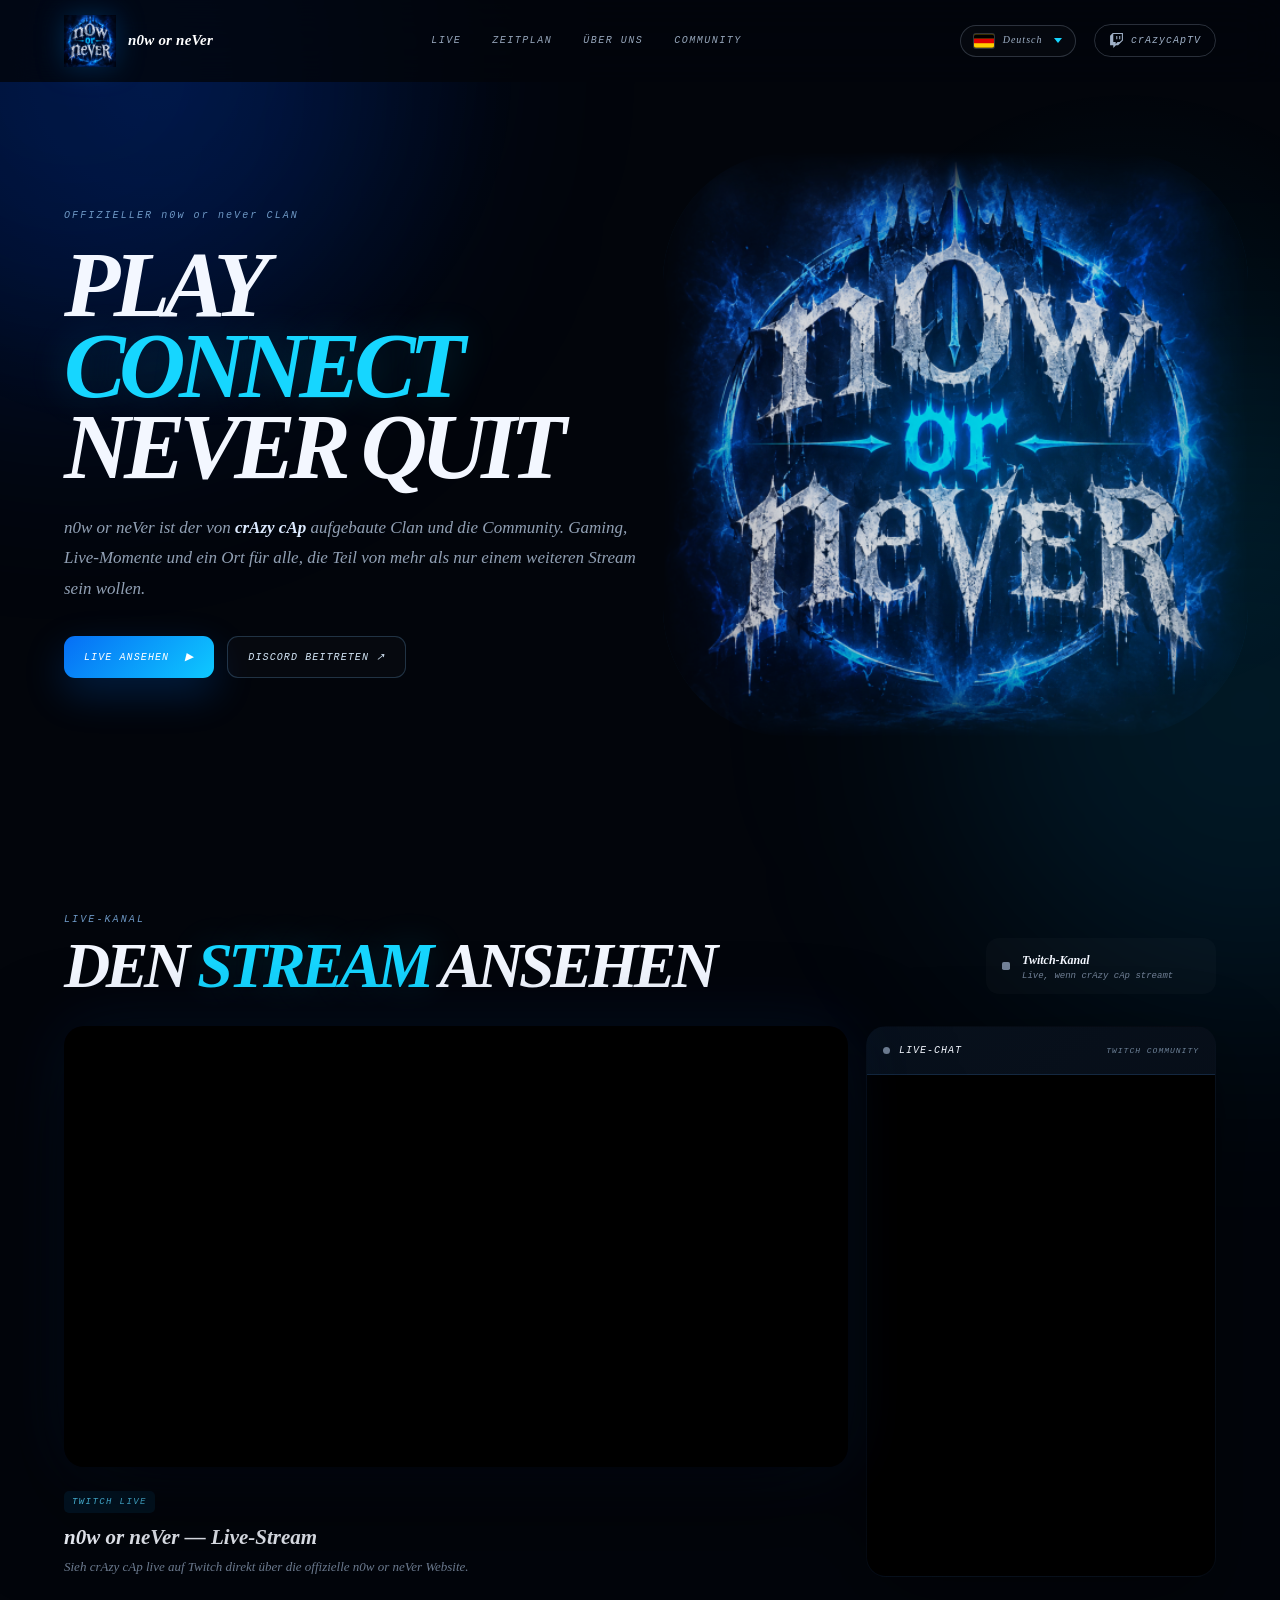
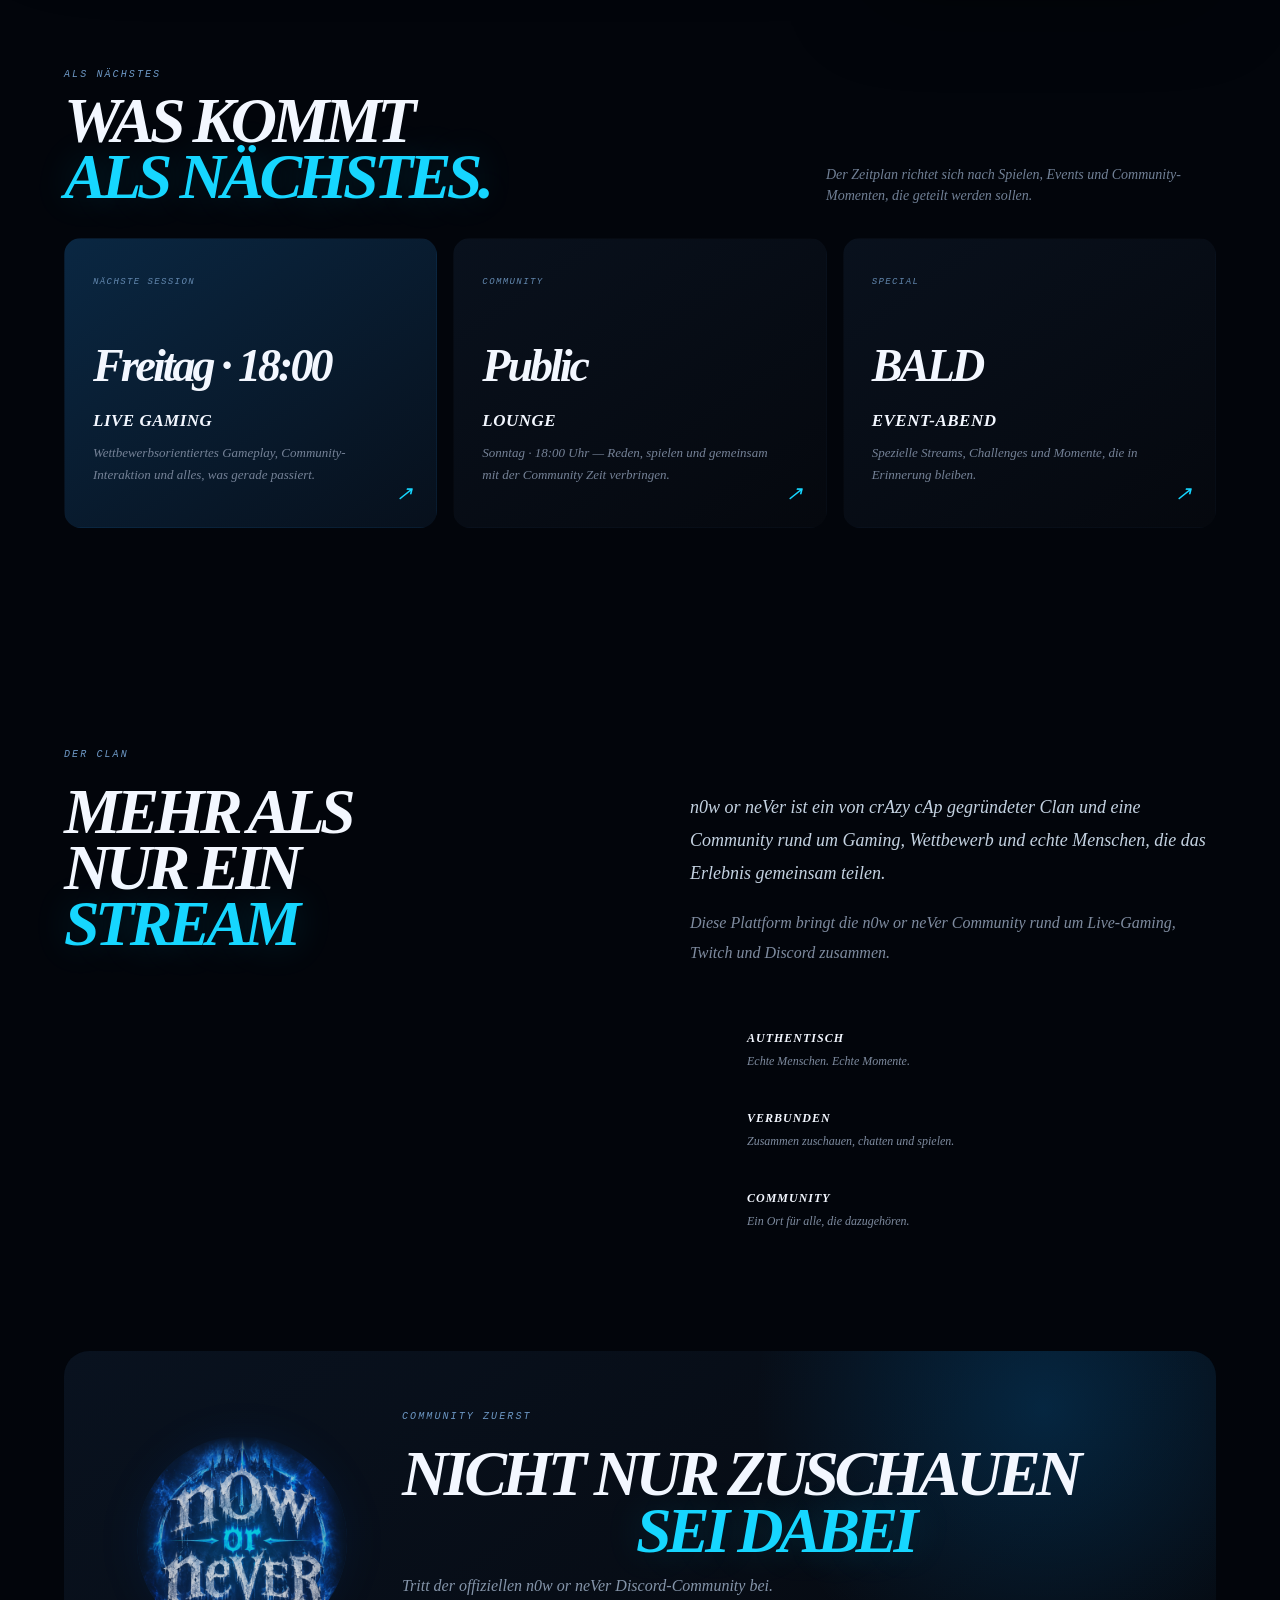
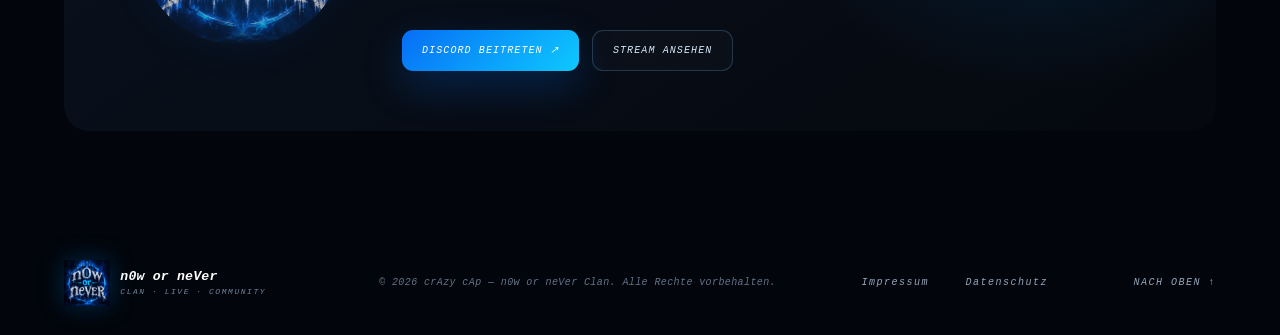
==== commit a5cecaa5: "Add files via upload" ====
--- a/index.html
+++ b/index.html
@@ -50,15 +50,34 @@
    <!-- Header Status -->
    <div class="header-actions">
     <div class="language-switcher">
-     <button aria-expanded="false" aria-haspopup="true" class="language-dropdown-button" id="languageDropdownButton" type="button">
-      English
+     <button aria-expanded="false" aria-haspopup="true" aria-label="Select language" class="language-dropdown-button" id="languageDropdownButton" type="button">
+      <svg class="language-flag flag-gb" aria-hidden="true" viewBox="0 0 60 40" role="img">
+       <rect width="60" height="40" fill="#012169"/>
+       <path d="M0 0 60 40M60 0 0 40" stroke="#fff" stroke-width="10"/>
+       <path d="M0 0 60 40M60 0 0 40" stroke="#c8102e" stroke-width="4"/>
+       <path d="M30 0v40M0 20h60" stroke="#fff" stroke-width="16"/>
+       <path d="M30 0v40M0 20h60" stroke="#c8102e" stroke-width="8"/>
+      </svg>
+      <span class="language-label">English</span>
      </button>
      <div class="language-dropdown" id="languageDropdown" role="menu">
       <button class="language-option" data-lang="en" role="menuitem" type="button">
-       English
+       <svg class="language-flag flag-gb" aria-hidden="true" viewBox="0 0 60 40" role="img">
+        <rect width="60" height="40" fill="#012169"/>
+        <path d="M0 0 60 40M60 0 0 40" stroke="#fff" stroke-width="10"/>
+        <path d="M0 0 60 40M60 0 0 40" stroke="#c8102e" stroke-width="4"/>
+        <path d="M30 0v40M0 20h60" stroke="#fff" stroke-width="16"/>
+        <path d="M30 0v40M0 20h60" stroke="#c8102e" stroke-width="8"/>
+       </svg>
+       <span>English</span>
       </button>
       <button class="language-option" data-lang="de" role="menuitem" type="button">
-       Deutsch
+       <svg class="language-flag flag-de" aria-hidden="true" viewBox="0 0 60 40" role="img">
+        <rect width="60" height="40" fill="#ffce00"/>
+         <rect width="60" height="13.33" fill="#000"/>
+         <rect width="60" height="13.34" y="13.33" fill="#dd0000"/>
+       </svg>
+       <span>Deutsch</span>
       </button>
      </div>
     </div>
--- a/style.css
+++ b/style.css
@@ -1674,6 +1674,28 @@
   transition: .2s;
 }
 
+.language-flag {
+  display: inline-block;
+  width: 20px;
+  height: 14px;
+  flex: 0 0 20px;
+  vertical-align: middle;
+  margin-right: 5px;
+  border-radius: 2px;
+  overflow: hidden;
+  box-shadow: 0 0 0 1px rgba(255, 255, 255, .18);
+}
+
+.language-option {
+  display: flex;
+  align-items: center;
+  gap: 3px;
+}
+
+.language-option .language-flag {
+  margin-right: 2px;
+}
+
 .language-dropdown-button::after {
   content: "";
   display: inline-block;
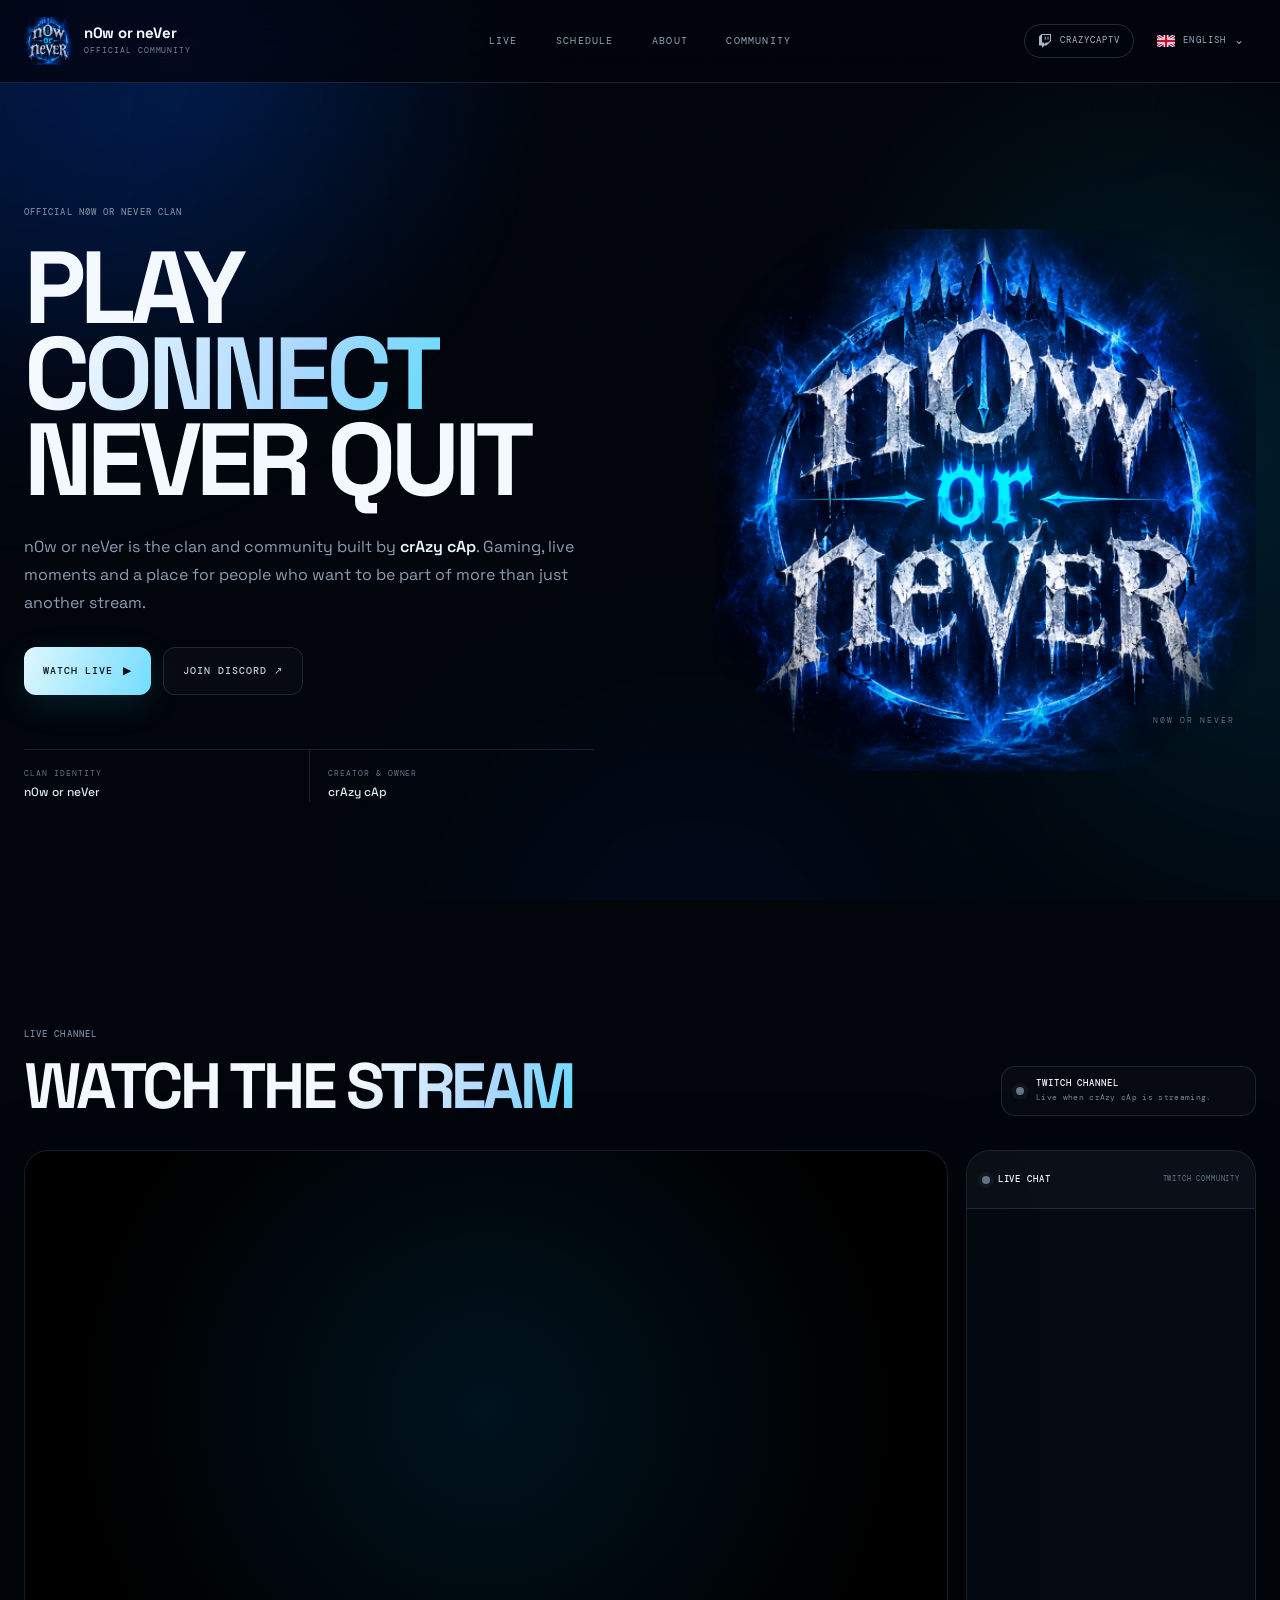
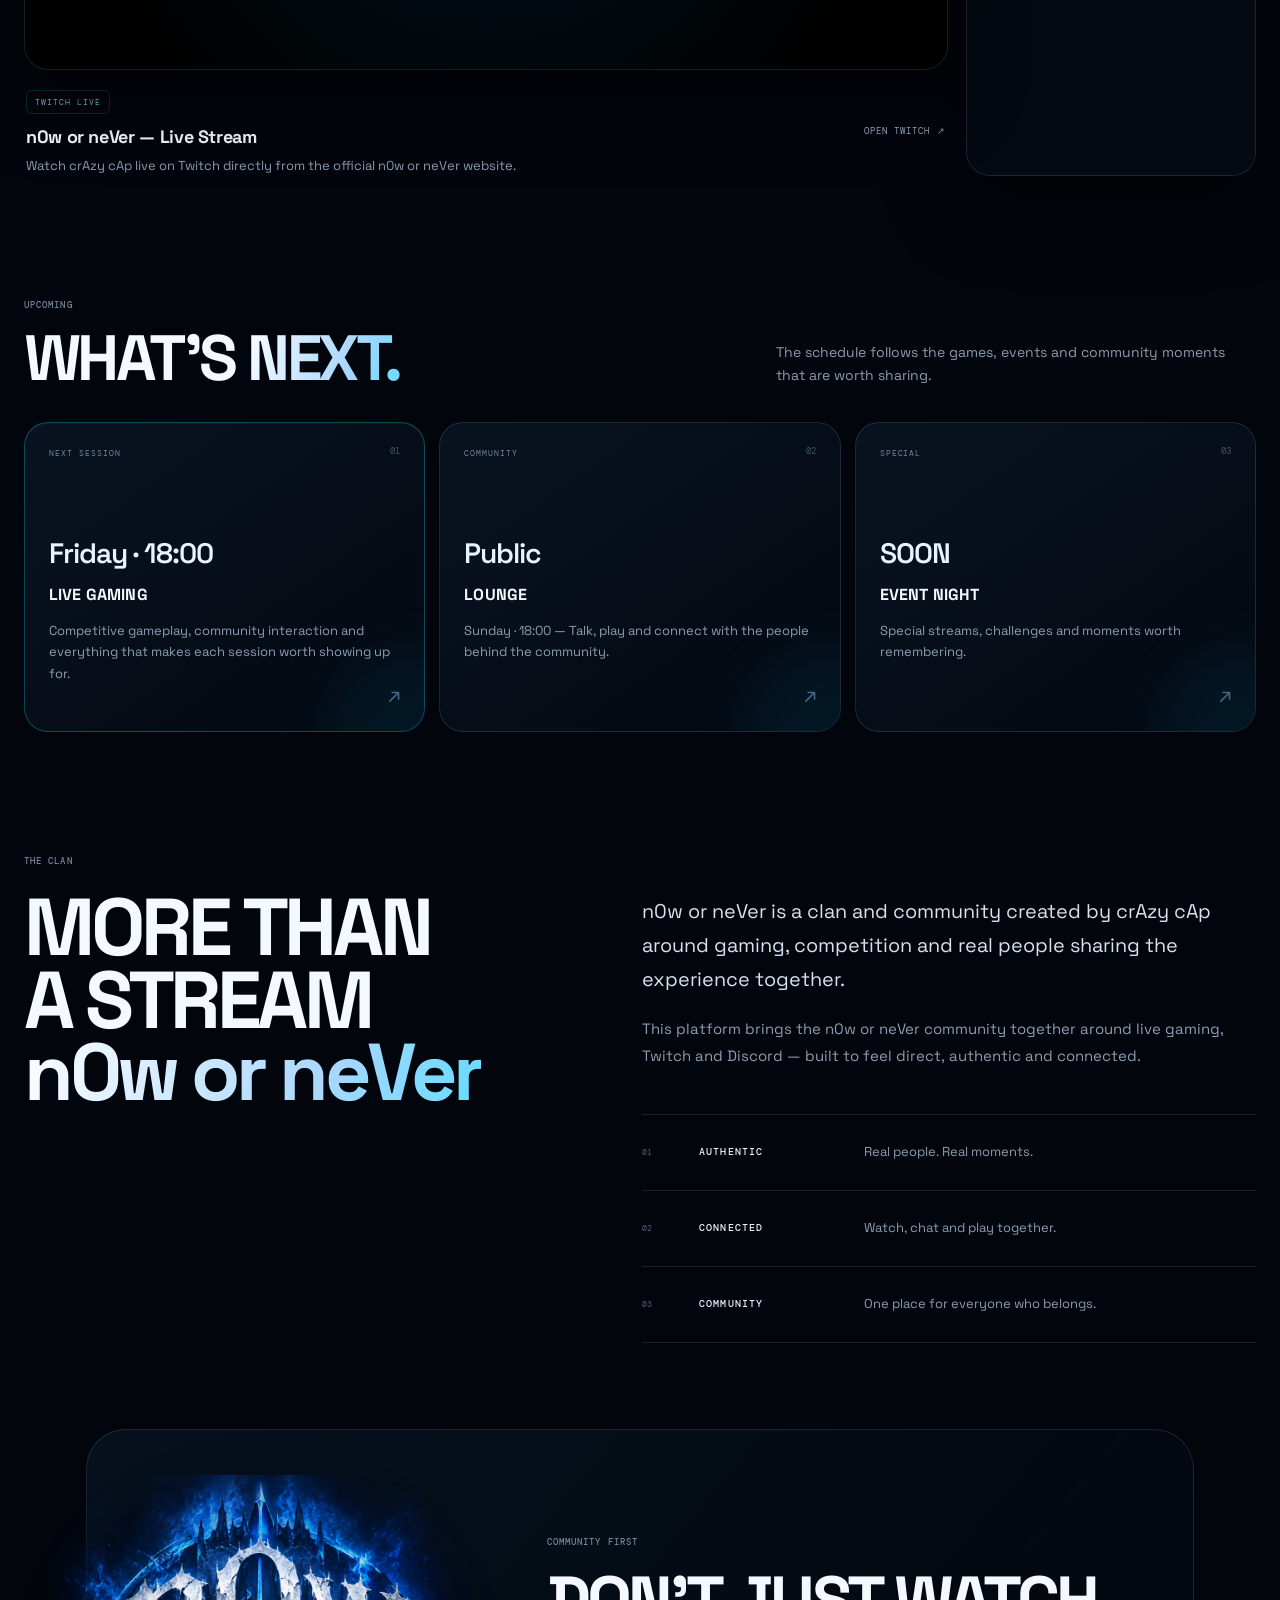
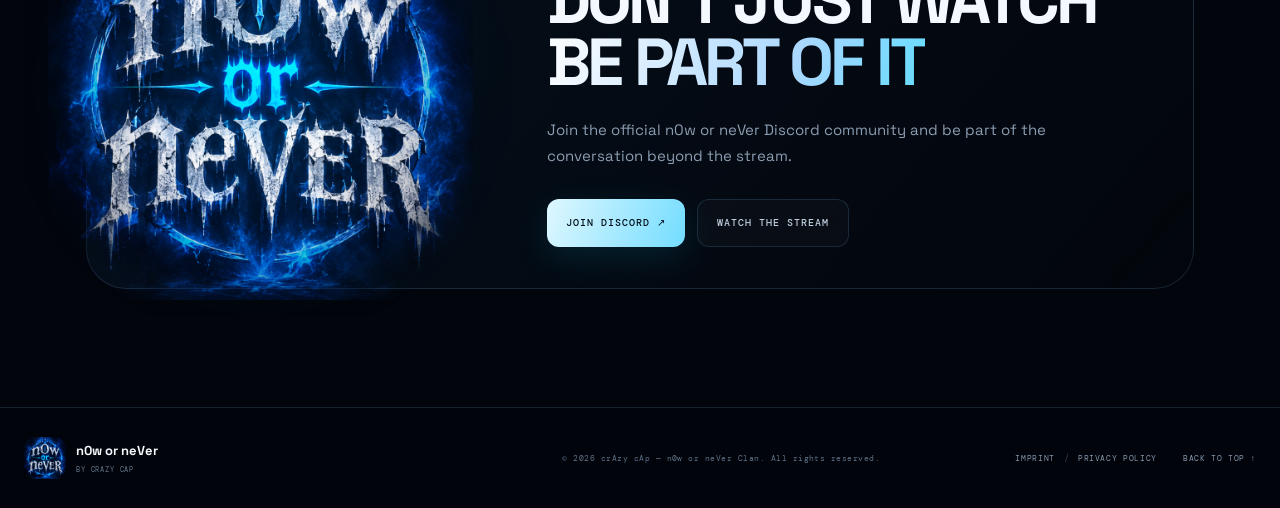
==== commit 2805a109: "Add files via upload" ====
--- a/index.html
+++ b/index.html
@@ -1,463 +1,221 @@
-<!DOCTYPE html>
-<html lang="en">
- <head>
-  <meta charset="utf-8"/>
-  <meta content="width=device-width, initial-scale=1.0" name="viewport"/>
-  <meta content="n0w or neVer &mdash; official clan, live stream and community by crAzy cAp." name="description"/>
-  <meta content="#020713" name="theme-color"/>
-  <title>
-   n0w or neVer | Live by crAzy cAp
-  </title>
-  <!-- CSS -->
-  <link href="style.css" rel="stylesheet"/>
- </head>
- <body>
-  <!-- Background -->
-  <div class="ambient ambient-a">
-  </div>
-  <div class="ambient ambient-b">
-  </div>
-  <div class="grid">
-  </div>
-  <!-- =====================================================
-       HEADER
-  ====================================================== -->
-  <header class="site-header">
-   <!-- Logo -->
-   <a aria-label="n0w or neVer home" class="brand" href="#top">
-    <img alt="n0w or neVer logo" class="brand-logo" src="logo.png"/>
-    <span class="brand-copy">
-     <strong>
-      n0w or neVer
-     </strong>
-    </span>
-   </a>
-   <!-- Navigation -->
-   <nav aria-label="Main navigation" class="desktop-nav">
-    <a data-i18n="nav_live" href="#live">
-     LIVE
-    </a>
-    <a data-i18n="nav_schedule" href="#schedule">
-     SCHEDULE
-    </a>
-    <a data-i18n="nav_about" href="#about">
-     ABOUT
-    </a>
-    <a data-i18n="nav_community" href="#community">
-     COMMUNITY
-    </a>
-   </nav>
-   <!-- Header Status -->
-   <div class="header-actions">
-    <div class="language-switcher">
-     <button aria-expanded="false" aria-haspopup="true" aria-label="Select language" class="language-dropdown-button" id="languageDropdownButton" type="button">
-      <svg class="language-flag flag-gb" aria-hidden="true" viewBox="0 0 60 40" role="img">
-       <rect width="60" height="40" fill="#012169"/>
-       <path d="M0 0 60 40M60 0 0 40" stroke="#fff" stroke-width="10"/>
-       <path d="M0 0 60 40M60 0 0 40" stroke="#c8102e" stroke-width="4"/>
-       <path d="M30 0v40M0 20h60" stroke="#fff" stroke-width="16"/>
-       <path d="M30 0v40M0 20h60" stroke="#c8102e" stroke-width="8"/>
-      </svg>
-      <span class="language-label">English</span>
-     </button>
-     <div class="language-dropdown" id="languageDropdown" role="menu">
-      <button class="language-option" data-lang="en" role="menuitem" type="button">
-       <svg class="language-flag flag-gb" aria-hidden="true" viewBox="0 0 60 40" role="img">
-        <rect width="60" height="40" fill="#012169"/>
-        <path d="M0 0 60 40M60 0 0 40" stroke="#fff" stroke-width="10"/>
-        <path d="M0 0 60 40M60 0 0 40" stroke="#c8102e" stroke-width="4"/>
-        <path d="M30 0v40M0 20h60" stroke="#fff" stroke-width="16"/>
-        <path d="M30 0v40M0 20h60" stroke="#c8102e" stroke-width="8"/>
-       </svg>
-       <span>English</span>
-      </button>
-      <button class="language-option" data-lang="de" role="menuitem" type="button">
-       <svg class="language-flag flag-de" aria-hidden="true" viewBox="0 0 60 40" role="img">
-        <rect width="60" height="40" fill="#ffce00"/>
-         <rect width="60" height="13.33" fill="#000"/>
-         <rect width="60" height="13.34" y="13.33" fill="#dd0000"/>
-       </svg>
-       <span>Deutsch</span>
-      </button>
-     </div>
-    </div>
-    <a class="live-indicator live-indicator-link" href="https://www.twitch.tv/crazycaptv" id="headerTwitchButton" rel="noopener" target="_blank">
-     <svg aria-hidden="true" class="twitch-glyph" fill="currentColor" viewbox="0 0 24 24">
-      <path d="M6 0 1.714 4.286v15.428h5.143V24l4.286-4.286h3.428L22.286 12V0Zm14.571 11.143-3.428 3.428h-3.429l-3 3v-3H6.857V1.714h13.714Z">
-      </path>
-      <path d="M11.571 4.714h1.715v5.143H11.57Zm4.715 0H18v5.143h-1.714Z">
-      </path>
-     </svg>
-     <span id="headerStatus">
-      crAzycApTV
-     </span>
-    </a>
-    <!-- Mobile Menu -->
-    <button aria-label="Open navigation" class="menu-button" id="menuButton" type="button">
-     ☰
-    </button>
-   </div>
-  </header>
-  <!-- =====================================================
-       MAIN
-  ====================================================== -->
-  <main id="top">
-   <!-- =================================================
-         HERO
-    ================================================== -->
-   <section class="hero section-shell">
-    <!-- Hero Text -->
-    <div class="hero-copy">
-     <div class="eyebrow" data-i18n="hero_eyebrow">
-      <span>
-      </span>
-      OFFICIAL n0w or neVer CLAN
-     </div>
-     <h1>
-      PLAY
-      <br/>
-      <em>
-       CONNECT
-      </em>
-      <br/>
-      NEVER QUIT
-     </h1>
-     <p data-i18n="hero_desc">
-      n0w or neVer is the clan and community built by
-      <strong>
-       crAzy cAp
-      </strong>
-      .
-
-          Gaming, live moments and a place for people who want
-          to be part of more than just another stream.
-     </p>
-     <!-- Hero Buttons -->
-     <div class="hero-actions">
-      <a class="button button-primary" data-i18n="hero_watch" href="#live">
-       WATCH LIVE
-       <b>
-        ▶
-       </b>
-      </a>
-      <a class="button button-ghost" data-i18n="hero_discord" href="https://discord.gg/TmPJpB9x" rel="noopener" target="_blank">
-       JOIN DISCORD &nearrow;
-      </a>
-     </div>
-    </div>
-    <!-- Hero Logo -->
-    <div aria-hidden="true" class="hero-visual">
-     <div class="logo-aura">
-     </div>
-     <img alt="" class="hero-logo" src="logo.png"/>
-    </div>
-   </section>
-   <!-- =================================================
-         LIVE STREAM
-    ================================================== -->
-   <section class="live-section section-shell" id="live">
-    <!-- Section Heading -->
-    <div class="section-heading">
-     <div>
-      <span class="eyebrow" data-i18n="live_eyebrow">
-       <span>
-       </span>
-       LIVE CHANNEL
-      </span>
-      <h2 data-i18n="live_heading">
-       WATCH THE
-       <em>
-        STREAM
-       </em>
-      </h2>
-     </div>
-     <!-- Stream Status -->
-     <div class="status-card">
-      <i id="statusDot">
-      </i>
-      <div>
-       <strong data-i18n="live_status" id="streamStatus">
-        Twitch channel
-       </strong>
-       <span data-i18n="live_detail" id="statusDetail">
-        Loading player&hellip;
-       </span>
-      </div>
-     </div>
-    </div>
-    <!-- =================================================
-           STREAM + CHAT
-      ================================================== -->
-    <div class="live-layout">
-     <!-- VIDEO -->
-     <div class="video-column">
-      <div class="player-frame" id="playerFrame">
-       <!-- Official Twitch Player -->
-       <div class="twitch-player" id="twitchPlayer">
-       </div>
-      </div>
-      <!-- Stream Footer -->
-      <div class="stream-footer">
-       <div class="stream-info">
-        <span class="tag" data-i18n="stream_tag">
-         TWITCH LIVE
-        </span>
-        <h3 data-i18n="stream_title">
-         n0w or neVer &mdash; Live Stream
-        </h3>
-        <p data-i18n="stream_desc">
-         Watch crAzy cAp live on Twitch directly from the
-                official n0w or neVer website.
-        </p>
-       </div>
-      </div>
-     </div>
-     <!-- =================================================
-             LIVE CHAT
-        ================================================== -->
-     <aside aria-label="Twitch live chat" class="chat-frame">
-      <div class="chat-header">
-       <span class="chat-live-dot" id="chatLiveDot">
-       </span>
-       <strong data-i18n="chat_title">
-        LIVE CHAT
-       </strong>
-       <span data-i18n="chat_subtitle">
-        TWITCH COMMUNITY
-       </span>
-      </div>
-      <!-- Official Twitch Chat -->
-      <iframe allow="clipboard-write" id="twitchChat" title="n0w or neVer Twitch live chat">
-      </iframe>
-     </aside>
-    </div>
-   </section>
-   <!-- =================================================
-         SCHEDULE
-    ================================================== -->
-   <section class="section-shell schedule-section" id="schedule">
-    <div class="section-heading compact">
-     <div>
-      <span class="eyebrow" data-i18n="schedule_eyebrow">
-       <span>
-       </span>
-       UPCOMING
-      </span>
-      <h2 data-i18n="schedule_heading">
-       WHAT'S
-       <em>
-        NEXT.
-       </em>
-      </h2>
-     </div>
-     <p class="section-intro" data-i18n="schedule_intro">
-      The schedule changes with the games,
-          events and community moments that deserve
-          to be shared.
-     </p>
-    </div>
-    <div class="schedule-grid">
-     <!-- Schedule 1 -->
-     <article class="schedule-card featured">
-      <span class="schedule-label" data-i18n="schedule1_label">
-       NEXT SESSION
-      </span>
-      <div class="schedule-time" data-i18n="schedule1_time">
-       Friday · 6:00 PM
-      </div>
-      <h3 data-i18n="schedule1_title">
-       LIVE GAMING
-      </h3>
-      <p data-i18n="schedule1_desc">
-       Competitive gameplay,
-            community interaction and everything happening in the moment.
-      </p>
-      <span class="schedule-arrow">
-       &nearrow;
-      </span>
-     </article>
-     <!-- Schedule 2 -->
-     <article class="schedule-card">
-      <span class="schedule-label" data-i18n="schedule2_label">
-       COMMUNITY
-      </span>
-      <div class="schedule-time" data-i18n="schedule2_time">
-       Public
-      </div>
-      <h3 data-i18n="schedule2_title">
-       LOUNGE
-      </h3>
-      <p data-i18n="schedule2_desc">
-       Talk, play and connect
-            with the people behind
-            the community.
-      </p>
-      <span class="schedule-arrow">
-       &nearrow;
-      </span>
-     </article>
-     <!-- Schedule 3 -->
-     <article class="schedule-card">
-      <span class="schedule-label" data-i18n="schedule3_label">
-       SPECIAL
-      </span>
-      <div class="schedule-time" data-i18n="schedule3_time">
-       SOON
-      </div>
-      <h3 data-i18n="schedule3_title">
-       EVENT NIGHT
-      </h3>
-      <p data-i18n="schedule3_desc">
-       Special streams,
-            challenges and moments
-            worth remembering.
-      </p>
-      <span class="schedule-arrow">
-       &nearrow;
-      </span>
-     </article>
-    </div>
-   </section>
-   <!-- =================================================
-         ABOUT
-    ================================================== -->
-   <section class="about-section section-shell" id="about">
-    <div class="about-big">
-     <span class="eyebrow" data-i18n="about_eyebrow">
-      <span>
-      </span>
-      THE CLAN
-     </span>
-     <h2 data-i18n="about_heading">
-      MORE THAN
-      <br/>
-      A STREAM
-      <br/>
-      <em>
-       n0w or neVer
-      </em>
-     </h2>
-    </div>
-    <div class="about-copy">
-     <p class="lead" data-i18n="about_lead">
-      n0w or neVer is a clan and community
-          created by crAzy cAp around gaming,
-          competition and real people sharing
-          the experience together.
-     </p>
-     <p data-i18n="about_desc">
-      This platform brings the n0w or neVer community
-          together around live gaming, Twitch and Discord.
-     </p>
-     <!-- Principles -->
-     <div class="principles">
-      <div>
-       <span>
-       </span>
-       <strong data-i18n="principle1_title">
-        AUTHENTIC
-       </strong>
-       <p data-i18n="principle1_desc">
-        Real people. Real moments.
-       </p>
-      </div>
-      <div>
-       <span>
-       </span>
-       <strong data-i18n="principle2_title">
-        CONNECTED
-       </strong>
-       <p data-i18n="principle2_desc">
-        Watch, chat and play together.
-       </p>
-      </div>
-      <div>
-       <span>
-       </span>
-       <strong data-i18n="principle3_title">
-        COMMUNITY
-       </strong>
-       <p data-i18n="principle3_desc">
-        One place for everyone who belongs.
-       </p>
-      </div>
-     </div>
-    </div>
-   </section>
-   <!-- =================================================
-         COMMUNITY
-    ================================================== -->
-   <section class="community-cta section-shell" id="community">
-    <!-- Community Logo -->
-    <div class="cta-logo-wrap">
-     <img alt="n0w or neVer" src="logo.png"/>
-    </div>
-    <!-- Community Content -->
-    <div class="cta-content">
-     <span class="eyebrow" data-i18n="community_eyebrow">
-      <span>
-      </span>
-      COMMUNITY FIRST
-     </span>
-     <h2 data-i18n="community_heading">
-      DON'T JUST WATCH
-      <br/>
-      <em>
-       BE PART OF IT
-      </em>
-     </h2>
-     <p data-i18n="community_desc">
-      Join the official n0w or neVer Discord community.
-     </p>
-     <!-- Community Buttons -->
-     <div class="hero-actions">
-      <a class="button button-primary" data-i18n="community_discord" href="https://discord.gg/TmPJpB9x" rel="noopener" target="_blank">
-       JOIN DISCORD &nearrow;
-      </a>
-      <a class="button button-ghost" data-i18n="community_watch" href="#live">
-       WATCH THE STREAM
-      </a>
-     </div>
-    </div>
-   </section>
-  </main>
-  <!-- =====================================================
-       FOOTER
-  ====================================================== -->
-  <footer>
-   <!-- Footer Brand -->
-   <div class="brand footer-brand">
-    <img alt="n0w or neVer logo" class="brand-logo" src="logo.png"/>
-    <span class="brand-copy">
-     <strong>
-      n0w or neVer
-     </strong>
-     <small>
-      CLAN &middot; LIVE &middot; COMMUNITY
-     </small>
-    </span>
-   </div>
-   <!-- Copyright -->
-   <span id="footerCopy" data-i18n="footer_copy"></span>
-
-   <!-- Legal Links -->
-   <span class="footer-legal">
-    <a data-i18n="footer_imprint" href="impressum.html" style="margin-right: 30px;">
-     Imprint
-    </a>
-    <a data-i18n="footer_privacy" href="datenschutz.html">
-     Privacy Policy
-    </a>
-   </span>
-   <!-- Back To Top -->
-   <a data-i18n="footer_top" href="#top">
-    BACK TO TOP &uarr;
-   </a>
-  </footer>
-  <!-- =====================================================
-       WEBSITE JAVASCRIPT
-  ====================================================== -->
-  <script src="script.js">
-  </script>
- </body>
-</html>
+<!DOCTYPE html>
+<html lang="en" data-lang="en">
+<head>
+  <meta charset="UTF-8">
+  <meta name="viewport" content="width=device-width, initial-scale=1.0">
+  <meta name="theme-color" content="#02050b">
+  <meta name="description" content="n0w or neVer — official clan, live stream and community by crAzy cAp.">
+  <meta property="og:title" content="n0w or neVer | Live by crAzy cAp">
+  <meta property="og:description" content="Official n0w or neVer clan, live stream and community by crAzy cAp.">
+  <meta property="og:type" content="website">
+  <meta property="og:image" content="logo.png">
+  <link rel="icon" type="image/png" href="logo.png">
+  <link rel="stylesheet" href="style.css">
+  <title>n0w or neVer | Live by crAzy cAp</title>
+</head>
+<body>
+  <a class="skip-link" href="#main-content">Skip to content</a>
+
+  <div class="site-background" aria-hidden="true">
+    <div class="ambient ambient-a"></div>
+    <div class="ambient ambient-b"></div>
+    <div class="ambient ambient-c"></div>
+    <div class="background-grid"></div>
+  </div>
+
+  <header class="site-header" id="top">
+    <div class="header-inner">
+      <a class="brand" href="#top" aria-label="n0w or neVer home">
+        <span class="brand-mark"><img src="logo.png" alt=""></span>
+        <span class="brand-copy">
+          <strong>n0w or neVer</strong>
+          <span>OFFICIAL COMMUNITY</span>
+        </span>
+      </a>
+
+      <nav class="desktop-nav" id="siteNavigation" aria-label="Main navigation">
+        <a href="#live" data-i18n="nav_live">LIVE</a>
+        <a href="#schedule" data-i18n="nav_schedule">SCHEDULE</a>
+        <a href="#about" data-i18n="nav_about">ABOUT</a>
+        <a href="#community" data-i18n="nav_community">COMMUNITY</a>
+      </nav>
+
+      <div class="header-actions">
+        <a class="creator-link" href="https://www.twitch.tv/crazycaptv" target="_blank" rel="noopener noreferrer" aria-label="crAzycApTV on Twitch">
+          <svg class="twitch-glyph" viewBox="0 0 24 24" aria-hidden="true"><path fill="currentColor" d="M6 0 1.714 4.286v15.428h5.143V24l4.286-4.286h3.428L22.286 12V0Zm14.571 11.143-3.428 3.428h-3.429l-3 3v-3H6.857V1.714h13.714Z"/><path fill="currentColor" d="M11.571 4.714h1.715v5.143H11.57Zm4.715 0H18v5.143h-1.714Z"/></svg>
+          <span>crAzycApTV</span>
+        </a>
+
+        <div class="language-switcher">
+          <button class="language-dropdown-button" id="languageDropdownButton" type="button" aria-haspopup="true" aria-expanded="false" aria-controls="languageDropdown">
+            <svg class="language-flag flag-gb" aria-hidden="true" viewBox="0 0 60 40"></svg>
+            <span class="language-label">English</span>
+            <span class="chevron" aria-hidden="true">⌄</span>
+          </button>
+          <div class="language-dropdown" id="languageDropdown" role="menu">
+            <button class="language-option" data-lang="en" role="menuitem" type="button">
+              <svg class="language-flag flag-gb" aria-hidden="true" viewBox="0 0 60 40"></svg>
+              <span>English</span>
+            </button>
+            <button class="language-option" data-lang="de" role="menuitem" type="button">
+              <svg class="language-flag flag-de" aria-hidden="true" viewBox="0 0 60 40"></svg>
+              <span>Deutsch</span>
+            </button>
+          </div>
+        </div>
+
+        <button class="menu-button" id="menuButton" type="button" aria-label="Open navigation" aria-controls="siteNavigation" aria-expanded="false">
+          <span></span><span></span><span></span>
+        </button>
+      </div>
+    </div>
+  </header>
+
+  <main id="main-content">
+    <section class="hero section-shell" aria-labelledby="hero-title">
+      <div class="hero-copy">
+        <div class="eyebrow" data-i18n="hero_eyebrow"><span></span>OFFICIAL n0w or neVer CLAN</div>
+        <h1 id="hero-title">PLAY<br><em>CONNECT</em><br>NEVER QUIT</h1>
+        <p class="hero-description" data-i18n="hero_desc">n0w or neVer is the clan and community built by <strong>crAzy cAp</strong>. Gaming, live moments and a place for people who want to be part of more than just another stream.</p>
+        <div class="hero-actions">
+          <a class="button button-primary" href="#live" data-i18n="hero_watch">WATCH LIVE <b aria-hidden="true">▶</b></a>
+          <a class="button button-ghost" href="https://discord.gg/TmPJpB9x" target="_blank" rel="noopener noreferrer" data-i18n="hero_discord">JOIN DISCORD ↗</a>
+        </div>
+        <div class="hero-meta" aria-label="Project details">
+          <div><span data-i18n="hero_meta_clan">CLAN IDENTITY</span><strong>n0w or neVer</strong></div>
+          <div><span data-i18n="hero_meta_creator">CREATOR &amp; OWNER</span><strong>crAzy cAp</strong></div>
+        </div>
+      </div>
+
+      <div class="hero-visual" aria-hidden="true">
+        <div class="logo-halo"></div>
+        <div class="logo-stage"><img src="logo.png" alt="" class="hero-logo"></div>
+        <div class="logo-caption">n0w or neVer</div>
+      </div>
+    </section>
+
+    <section class="live-section section-shell section-space" id="live" aria-labelledby="live-heading">
+      <div class="section-heading">
+        <div>
+          <div class="eyebrow" data-i18n="live_eyebrow"><span></span>LIVE CHANNEL</div>
+          <h2 id="live-heading" data-i18n="live_heading">WATCH THE <em>STREAM</em></h2>
+        </div>
+        <div class="status-card" role="status" aria-live="polite">
+          <span class="status-dot" id="statusDot"></span>
+          <div>
+            <strong id="streamStatus" data-i18n="live_status">TWITCH CHANNEL</strong>
+            <span id="statusDetail" data-i18n="live_detail">Live when crAzy cAp is streaming.</span>
+          </div>
+        </div>
+      </div>
+
+      <div class="live-layout">
+        <div class="video-column">
+          <div class="player-frame" id="playerFrame">
+            <div class="player-glow" aria-hidden="true"></div>
+            <div class="twitch-player" id="twitchPlayer" aria-label="Twitch video player"></div>
+            <noscript><div class="embed-message">JavaScript is required to load the Twitch player.</div></noscript>
+          </div>
+          <div class="stream-footer">
+            <div class="stream-info">
+              <span class="tag" data-i18n="stream_tag">TWITCH LIVE</span>
+              <h3 data-i18n="stream_title">n0w or neVer — Live Stream</h3>
+              <p data-i18n="stream_desc">Watch crAzy cAp live on Twitch directly from the official n0w or neVer website.</p>
+            </div>
+            <a class="text-link" href="https://www.twitch.tv/crazycaptv" target="_blank" rel="noopener noreferrer" data-i18n="stream_open">OPEN TWITCH ↗</a>
+          </div>
+        </div>
+
+        <aside class="chat-frame" aria-label="Twitch live chat">
+          <div class="chat-header">
+            <div class="chat-title"><span class="chat-live-dot" id="chatLiveDot"></span><strong data-i18n="chat_title">LIVE CHAT</strong></div>
+            <span data-i18n="chat_subtitle">TWITCH COMMUNITY</span>
+          </div>
+          <div class="chat-body"><iframe id="twitchChat" title="n0w or neVer Twitch live chat" allow="clipboard-write"></iframe></div>
+        </aside>
+      </div>
+    </section>
+
+    <section class="section-shell section-space schedule-section" id="schedule" aria-labelledby="schedule-heading">
+      <div class="section-heading compact">
+        <div>
+          <div class="eyebrow" data-i18n="schedule_eyebrow"><span></span>UPCOMING</div>
+          <h2 id="schedule-heading" data-i18n="schedule_heading">WHAT'S <em>NEXT.</em></h2>
+        </div>
+        <p class="section-intro" data-i18n="schedule_intro">The schedule follows the games, events and community moments that are worth sharing.</p>
+      </div>
+
+      <div class="schedule-grid">
+        <article class="schedule-card featured">
+          <div class="schedule-top"><span class="schedule-label" data-i18n="schedule1_label">NEXT SESSION</span><span class="schedule-index">01</span></div>
+          <div class="schedule-time" data-i18n="schedule1_time">Friday · 18:00</div>
+          <h3 data-i18n="schedule1_title">LIVE GAMING</h3>
+          <p data-i18n="schedule1_desc">Competitive gameplay, community interaction and everything that makes each session worth showing up for.</p>
+          <span class="schedule-arrow" aria-hidden="true">↗</span>
+        </article>
+        <article class="schedule-card">
+          <div class="schedule-top"><span class="schedule-label" data-i18n="schedule2_label">COMMUNITY</span><span class="schedule-index">02</span></div>
+          <div class="schedule-time" data-i18n="schedule2_time">Public</div>
+          <h3 data-i18n="schedule2_title">LOUNGE</h3>
+          <p data-i18n="schedule2_desc">Sunday · 18:00 — Talk, play and connect with the people behind the community.</p>
+          <span class="schedule-arrow" aria-hidden="true">↗</span>
+        </article>
+        <article class="schedule-card">
+          <div class="schedule-top"><span class="schedule-label" data-i18n="schedule3_label">SPECIAL</span><span class="schedule-index">03</span></div>
+          <div class="schedule-time" data-i18n="schedule3_time">SOON</div>
+          <h3 data-i18n="schedule3_title">EVENT NIGHT</h3>
+          <p data-i18n="schedule3_desc">Special streams, challenges and moments worth remembering.</p>
+          <span class="schedule-arrow" aria-hidden="true">↗</span>
+        </article>
+      </div>
+    </section>
+
+    <section class="about-section section-shell section-space" id="about" aria-labelledby="about-heading">
+      <div class="about-big">
+        <div class="eyebrow" data-i18n="about_eyebrow"><span></span>THE CLAN</div>
+        <h2 id="about-heading" data-i18n="about_heading">MORE THAN<br>A STREAM<br><em>n0w or neVer</em></h2>
+      </div>
+      <div class="about-copy">
+        <p class="lead" data-i18n="about_lead">n0w or neVer is a clan and community created by crAzy cAp around gaming, competition and real people sharing the experience together.</p>
+        <p data-i18n="about_desc">This platform brings the n0w or neVer community together around live gaming, Twitch and Discord — built to feel direct, authentic and connected.</p>
+        <div class="principles">
+          <div><span>01</span><strong data-i18n="principle1_title">AUTHENTIC</strong><p data-i18n="principle1_desc">Real people. Real moments.</p></div>
+          <div><span>02</span><strong data-i18n="principle2_title">CONNECTED</strong><p data-i18n="principle2_desc">Watch, chat and play together.</p></div>
+          <div><span>03</span><strong data-i18n="principle3_title">COMMUNITY</strong><p data-i18n="principle3_desc">One place for everyone who belongs.</p></div>
+        </div>
+      </div>
+    </section>
+
+    <section class="community-cta section-shell section-space" id="community" aria-labelledby="community-heading">
+      <div class="cta-logo-wrap" aria-hidden="true"><div class="cta-logo-glow"></div><img src="logo.png" alt=""></div>
+      <div class="cta-content">
+        <div class="eyebrow" data-i18n="community_eyebrow"><span></span>COMMUNITY FIRST</div>
+        <h2 id="community-heading" data-i18n="community_heading">DON'T JUST WATCH<br><em>BE PART OF IT</em></h2>
+        <p data-i18n="community_desc">Join the official n0w or neVer Discord community and be part of the conversation beyond the stream.</p>
+        <div class="hero-actions">
+          <a class="button button-primary" href="https://discord.gg/TmPJpB9x" target="_blank" rel="noopener noreferrer" data-i18n="community_discord">JOIN DISCORD ↗</a>
+          <a class="button button-ghost" href="#live" data-i18n="community_watch">WATCH THE STREAM</a>
+        </div>
+      </div>
+    </section>
+  </main>
+
+  <footer class="site-footer">
+    <div class="footer-inner">
+      <div class="footer-brand">
+        <img src="logo.png" alt="n0w or neVer logo">
+        <div><strong>n0w or neVer</strong><span>by crAzy cAp</span></div>
+      </div>
+      <p id="footerCopy" data-i18n="footer_copy"></p>
+      <nav class="footer-legal" aria-label="Legal navigation">
+        <a data-i18n="footer_imprint" href="impressum.html">Imprint</a>
+        <span aria-hidden="true">/</span>
+        <a data-i18n="footer_privacy" href="datenschutz.html">Privacy Policy</a>
+      </nav>
+      <a class="back-to-top" href="#top" data-i18n="footer_top">BACK TO TOP ↑</a>
+    </div>
+  </footer>
+
+  <script src="script.js"></script>
+</body>
+</html>
--- a/style.css
+++ b/style.css
@@ -1,1799 +1,392 @@
-﻿/* =========================================
-   ROOT VARIABLES
-========================================= */
-
-:root {
-  --bg: #02050b;
-  --panel: #07101c;
-  --panel-2: #0a1523;
-  --text: #f3f7ff;
-  --muted: #7d8ea4;
-  --line: rgba(79, 157, 235, .18);
-  --blue: #0b84ff;
-  --cyan: #16d6ff;
-  --ice: #dbeaff;
-  --radius: 22px;
-}
-
-
-/* =========================================
-   GLOBAL RESET & BASE
-========================================= */
-
-* {
-  box-sizing: border-box;
-  margin: 0;
-  padding: 0;
-}
-
-
-html {
-  scroll-behavior: smooth;
-}
-
-
-body {
-  font-family: "Comic Sans MS", cursive;
-  background: var(--bg);
-  color: var(--text);
-  overflow-x: hidden;
-  line-height: 1.5;
-}
-
-button,
-input,
-textarea,
-select {
-  font-family: inherit;
-}
-
-
-body::before {
-  content: "";
-  position: fixed;
-  inset: 0;
-  pointer-events: none;
-  z-index: -5;
-
-  background:
-    radial-gradient(
-      circle at 12% 8%,
-      rgba(0, 90, 255, .13),
-      transparent 26%
-    ),
-
-    radial-gradient(
-      circle at 88% 44%,
-      rgba(0, 191, 255, .08),
-      transparent 25%
-    );
-}
-
-
-.grid {
-  display: none;
-}
-
-
-.ambient {
-  position: fixed;
-  border-radius: 50%;
-  filter: blur(120px);
-  pointer-events: none;
-  z-index: -3;
-}
-
-
-.ambient-a {
-  width: 650px;
-  height: 650px;
-  background: rgba(0, 78, 255, .16);
-  top: -260px;
-  left: -250px;
-}
-
-
-.ambient-b {
-  width: 600px;
-  height: 600px;
-  background: rgba(0, 185, 255, .11);
-  right: -270px;
-  top: 45%;
-}
-
-
-.section-shell {
-  width: min(1320px, 90%);
-  margin: auto;
-}
-
-
-/* =========================================
-   HEADER & NAVIGATION
-========================================= */
-
-.site-header {
-  position: sticky;
-  top: 0;
-  z-index: 100;
-
-  height: 82px;
-
-  padding:
-    0
-    max(5vw, 24px);
-
-  display: flex;
-  align-items: center;
-  justify-content: space-between;
-
-  background:
-    rgba(2, 5, 11, .82);
-
-  backdrop-filter:
-    blur(20px);
-
-  border-bottom:
-    1px solid var(--line);
-}
-
-
-.brand {
-  display: flex;
-  align-items: center;
-  gap: 12px;
-
-  color: #fff;
-  text-decoration: none;
-}
-
-
-.brand-logo {
-  width: 52px;
-  height: 52px;
-
-  object-fit: contain;
-
-  filter:
-    drop-shadow(
-      0 0 14px
-      rgba(0, 149, 255, .25)
-    );
-}
-
-
-.site-header .brand-copy {
-  display: block;
-}
-
-
-.brand-copy strong {
-  display: block;
-  font-size: 15px;
-  letter-spacing: .2px;
-}
-
-
-.brand-copy small {
-  display: block;
-
-  color: #72859d;
-
-  font:
-    9px
-    "Comic Sans MS",
-    monospace;
-
-  letter-spacing: 1.8px;
-  margin-top: 3px;
-}
-
-
-.desktop-nav {
-  display: flex;
-  gap: 31px;
-}
-
-
-.desktop-nav a,
-footer a {
-  color: #95a5ba;
-  text-decoration: none;
-
-  font:
-    10px
-    "Comic Sans MS",
-    monospace;
-
-  letter-spacing: 1.5px;
-
-  transition: .2s;
-}
-
-
-.desktop-nav a:hover,
-footer a:hover {
-  color: #fff;
-}
-
-
-.header-actions {
-  display: flex;
-  align-items: center;
-  gap: 18px;
-}
-
-
-.live-indicator {
-  font:
-    10px
-    "Comic Sans MS",
-    monospace;
-
-  letter-spacing: 1px;
-
-  color: #9fb0c7;
-
-  display: flex;
-  align-items: center;
-  gap: 7px;
-}
-
-
-.live-indicator-link {
-  text-decoration: none;
-
-  padding: 8px 14px;
-
-  border: 1px solid rgba(159, 176, 199, 0.25);
-  border-radius: 999px;
-
-  cursor: pointer;
-
-  transition:
-    border-color 0.2s ease,
-    color 0.2s ease,
-    background 0.2s ease;
-}
-
-
-.live-indicator-link:hover {
-  color: #fff;
-
-  border-color: var(--cyan);
-
-  background: rgba(34, 211, 238, 0.08);
-}
-
-
-.twitch-glyph {
-  width: 15px;
-  height: 15px;
-
-  flex-shrink: 0;
-
-  color: #9fb0c7;
-
-  transition: color 0.2s ease;
-}
-
-
-.live-indicator-link:hover .twitch-glyph {
-  color: var(--cyan);
-}
-
-
-.live-indicator i {
-  width: 7px;
-  height: 7px;
-
-  border-radius: 50%;
-
-  background: var(--cyan);
-
-  box-shadow:
-    0 0 13px var(--cyan);
-
-  display: inline-block;
-}
-
-
-.live-indicator i.offline {
-  background: #718096;
-
-  box-shadow:
-    none;
-}
-
-
-.menu-button {
-  display: none;
-
-  background: none;
-  border: 0;
-
-  color: #fff;
-
-  font-size: 23px;
-
-  cursor: pointer;
-}
-
-
-/* =========================================
-   HERO SECTION
-========================================= */
-
-.hero {
-  min-height: 710px;
-
-  display: grid;
-
-  grid-template-columns:
-    1fr
-    .9fr;
-
-  gap: 50px;
-
-  align-items: center;
-
-  padding:
-    70px
-    0
-    85px;
-}
-
-
-.eyebrow {
-  font:
-    10px
-    "Comic Sans MS",
-    monospace;
-
-  letter-spacing: 2.1px;
-
-  color: #6d98c5;
-
-  display: flex;
-  align-items: center;
-  gap: 10px;
-  white-space: nowrap;
-}
-
-
-.eyebrow > span {
-  display: none;
-}
-
-
-.hero h1,
-.section-heading h2,
-.about-big h2,
-.community-cta h2 {
-  font-size:
-    clamp(
-      52px,
-      7.2vw,
-      108px
-    );
-
-  line-height: .88;
-
-  letter-spacing: -.07em;
-
-  margin: 24px 0;
-
-  font-weight: 700;
-}
-
-
-.hero h1 em,
-.section-heading h2 em,
-.about-big h2 em,
-.community-cta h2 em {
-  font-style: normal;
-
-  color: var(--cyan);
-
-  text-shadow:
-    0 0 38px
-    rgba(22, 214, 255, .18);
-}
-
-
-.hero p {
-  max-width: 610px;
-
-  color: #91a0b4;
-
-  font-size: 17px;
-
-  line-height: 1.8;
-}
-
-
-.hero p strong {
-  color: #dceaff;
-}
-
-
-.hero-actions {
-  display: flex;
-  gap: 13px;
-  flex-wrap: wrap;
-
-  margin-top: 32px;
-}
-
-
-.button {
-  display: inline-flex;
-  align-items: center;
-  gap: 16px;
-
-  padding:
-    14px
-    20px;
-
-  border-radius: 11px;
-
-  text-decoration: none;
-
-  font:
-    10px
-    "Comic Sans MS",
-    monospace;
-
-  letter-spacing: 1.1px;
-
-  transition: .25s;
-}
-
-
-.button-primary {
-  background:
-    linear-gradient(
-      135deg,
-      #066ef5,
-      #0ec9ff
-    );
-
-  color: #fff;
-
-  box-shadow:
-    0 15px 40px
-    rgba(0, 117, 255, .23);
-}
-
-
-.button-primary:hover {
-  transform:
-    translateY(-3px);
-
-  box-shadow:
-    0 22px 48px
-    rgba(0, 160, 255, .3);
-}
-
-
-.button-ghost {
-  color: #d5e7f8;
-
-  border:
-    1px solid
-    rgba(110, 170, 220, .26);
-
-  background:
-    rgba(255, 255, 255, .02);
-}
-
-
-.button-ghost:hover {
-  border-color: var(--cyan);
-
-  background:
-    rgba(15, 184, 255, .07);
-}
-
-
-.hero-visual {
-  min-height: 510px;
-
-  position: relative;
-
-  display: grid;
-  place-items: center;
-}
-
-
-.logo-aura {
-  position: absolute;
-
-  width: 84%;
-
-  aspect-ratio: 1;
-
-  border-radius: 50%;
-
-  background:
-    radial-gradient(
-      circle,
-      rgba(0, 141, 255, .26),
-      rgba(0, 141, 255, .08) 35%,
-      transparent 68%
-    );
-
-  filter:
-    blur(10px);
-}
-
-
-.hero-logo {
-  position: relative;
-
-  z-index: 2;
-
-  width:
-    min(
-      112%,
-      590px
-    );
-
-  aspect-ratio: 1;
-
-  object-fit: contain;
-
-  filter:
-    drop-shadow(0 22px 55px rgba(0, 0, 0, .58))
-    drop-shadow(0 0 25px rgba(0, 136, 255, .24))
-    drop-shadow(0 0 70px rgba(22, 214, 255, .14));
-
-  opacity: .86;
-  mix-blend-mode: screen;
-  border-radius: 22%;
-  mask-image:
-    linear-gradient(to right, transparent 0%, rgba(0, 0, 0, .88) 10%, #000 22%, #000 78%, rgba(0, 0, 0, .88) 90%, transparent 100%),
-    linear-gradient(to bottom, transparent 0%, rgba(0, 0, 0, .88) 10%, #000 22%, #000 78%, rgba(0, 0, 0, .88) 90%, transparent 100%);
-  mask-composite: intersect;
-  -webkit-mask-image:
-    linear-gradient(to right, transparent 0%, rgba(0, 0, 0, .88) 10%, #000 22%, #000 78%, rgba(0, 0, 0, .88) 90%, transparent 100%),
-    linear-gradient(to bottom, transparent 0%, rgba(0, 0, 0, .88) 10%, #000 22%, #000 78%, rgba(0, 0, 0, .88) 90%, transparent 100%);
-  -webkit-mask-composite: source-in;
-  will-change: transform;
-
-  animation:
-    floatLogo
-    14s
-    ease-in-out
-    infinite;
-}
-
-
-@keyframes floatLogo {
-  0%, 100% {
-    transform: translate3d(0, 0, 0);
-  }
-
-  50% {
-    transform: translate3d(0, -12px, 0);
-  }
-}
-
-
-/* =========================================
-   LIVE SECTION
-========================================= */
-
-.live-section {
-  padding: 92px 0;
-}
-
-
-.section-heading {
-  display: flex;
-
-  justify-content: space-between;
-
-  align-items: end;
-
-  gap: 30px;
-
-  margin-bottom: 32px;
-}
-
-
-.section-heading h2 {
-  font-size:
-    clamp(
-      38px,
-      5vw,
-      70px
-    );
-
-  margin:
-    13px
-    0
-    0;
-}
-
-
-.status-card {
-  display: flex;
-  align-items: center;
-  gap: 12px;
-
-  padding:
-    12px
-    15px;
-
-  background:
-    rgba(255, 255, 255, .025);
-
-  border:
-    1px solid var(--line);
-
-  border-radius: 13px;
-
-  min-width: 230px;
-}
-
-
-.status-card > i {
-  width: 8px;
-  height: 8px;
-
-  border-radius: 22%;
-
-  background: #718096;
-}
-
-
-.status-card > i.live {
-  background: var(--cyan);
-
-  box-shadow:
-    0 0 15px var(--cyan);
-}
-
-
-.status-card strong {
-  display: block;
-
-  font-size: 12px;
-}
-
-
-.status-card span {
-  display: block;
-
-  font:
-    9px
-    "Comic Sans MS",
-    monospace;
-
-  color: #718096;
-
-  margin-top: 2px;
-}
-
-
-.live-layout {
-  display: grid;
-
-  grid-template-columns:
-    minmax(0, 1fr)
-    350px;
-
-  gap: 18px;
-
-  align-items: stretch;
-}
-
-
-.video-column {
-  min-width: 0;
-}
-
-
-/* =========================================
-   TWITCH PLAYER
-========================================= */
-
-.player-frame {
-  position: relative;
-
-  width: 100%;
-
-  aspect-ratio:
-    16 / 9;
-
-  min-height: 300px;
-
-  background: #000;
-
-  border:
-    1px solid
-    rgba(66, 168, 246, .36);
-
-  border-radius: 20px;
-
-  overflow: hidden;
-
-  box-shadow:
-    0 35px 100px
-    rgba(0, 0, 0, .58),
-
-    0 0 70px
-    rgba(0, 117, 255, .1);
-}
-
-
-.twitch-player {
-  position: absolute;
-
-  inset: 0;
-
-  width: 100%;
-  height: 100%;
-
-  background: #000;
-}
-
-
-.twitch-player iframe {
-  display: block;
-
-  width: 100% !important;
-  height: 100% !important;
-
-  border: 0;
-}
-
-
-/* =========================================
-   TWITCH CHAT
-========================================= */
-
-.chat-frame {
-  min-height: 100%;
-
-  display: flex;
-  flex-direction: column;
-
-  background:
-    linear-gradient(
-      145deg,
-      rgba(8, 17, 29, .98),
-      rgba(5, 10, 18, .98)
-    );
-
-  border:
-    1px solid
-    rgba(66, 168, 246, .28);
-
-  border-radius: 20px;
-
-  overflow: hidden;
-
-  box-shadow:
-    0 28px 80px
-    rgba(0, 0, 0, .38);
-}
-
-
-.chat-header {
-  height: 48px;
-
-  flex:
-    0
-    0
-    48px;
-
-  padding:
-    0
-    16px;
-
-  display: flex;
-  align-items: center;
-
-  gap: 9px;
-
-  border-bottom:
-    1px solid var(--line);
-
-  font:
-    10px
-    "Comic Sans MS",
-    monospace;
-
-  letter-spacing: 1px;
-}
-
-
-.chat-header strong {
-  font-weight: 500;
-}
-
-
-.chat-header > span:last-child {
-  margin-left: auto;
-
-  color: #6e8298;
-
-  font-size: 8px;
-}
-
-
-.chat-live-dot {
-  width: 7px;
-  height: 7px;
-
-  border-radius: 50%;
-
-  background: var(--cyan);
-
-  box-shadow:
-    0 0 12px var(--cyan);
-}
-
-
-.chat-live-dot.offline {
-  background: #718096;
-
-  box-shadow: none;
-}
-
-
-.chat-frame iframe {
-  display: block;
-
-  flex: 1;
-
-  width: 100%;
-
-  min-height: 0;
-
-  border: 0;
-
-  background: #000;
-}
-
-
-/* =========================================
-   STREAM FOOTER
-========================================= */
-
-.stream-footer {
-  display: flex;
-
-  justify-content: space-between;
-
-  gap: 30px;
-
-  margin-top: 20px;
-
-  align-items: center;
-}
-
-
-.tag {
-  font:
-    9px
-    "Comic Sans MS",
-    monospace;
-
-  letter-spacing: 1.4px;
-
-  color: #56d6ff;
-
-  background:
-    rgba(0, 166, 255, .1);
-
-  padding:
-    6px
-    8px;
-
-  border-radius: 5px;
-}
-
-
-.stream-info h3 {
-  font-size: 21px;
-
-  margin-top: 11px;
-}
-
-
-.stream-info p {
-  color: #718096;
-
-  font-size: 13px;
-
-  margin-top: 4px;
-}
-
-
-.stream-actions {
-  display: flex;
-
-  gap: 9px;
-
-  flex-wrap: wrap;
-}
-
-
-.icon-button {
-  border:
-    1px solid var(--line);
-
-  background: #090f18;
-
-  color: #b5c4d5;
-
-  padding:
-    11px
-    13px;
-
-  border-radius: 9px;
-
-  text-decoration: none;
-
-  font:
-    9px
-    "Comic Sans MS",
-    monospace;
-
-  letter-spacing: 1px;
-
-  cursor: pointer;
-}
-
-
-.icon-button:hover {
-  border-color:
-    rgba(22, 214, 255, .6);
-
-  color: #fff;
-}
-
-
-/* =========================================
-   SCHEDULE SECTION
-========================================= */
-
-.schedule-section {
-  padding:
-    0
-    0
-    120px;
-}
-
-
-.compact {
-  align-items: end;
-}
-
-
-.section-intro {
-  max-width: 390px;
-
-  color: #718096;
-
-  font-size: 14px;
-}
-
-
-.schedule-grid {
-  display: grid;
-
-  grid-template-columns:
-    repeat(3, 1fr);
-
-  gap: 16px;
-}
-
-
-.schedule-card {
-  position: relative;
-
-  min-height: 290px;
-
-  padding: 28px;
-
-  background:
-    linear-gradient(
-      145deg,
-      #09111d,
-      #05080e
-    );
-
-  border:
-    1px solid var(--line);
-
-  border-radius: 17px;
-
-  overflow: hidden;
-
-  transition: .3s;
-}
-
-
-.schedule-card:hover {
-  transform:
-    translateY(-6px);
-
-  border-color:
-    rgba(22, 214, 255, .45);
-}
-
-
-.schedule-card.featured {
-  background:
-    linear-gradient(
-      145deg,
-      #0a2742,
-      #07101c
-    );
-}
-
-
-.schedule-label {
-  font:
-    9px
-    "Comic Sans MS",
-    monospace;
-
-  color: #6388af;
-
-  letter-spacing: 1.4px;
-}
-
-
-.schedule-time {
-  font-size: 46px;
-
-  font-weight: 700;
-
-  letter-spacing: -3px;
-
-  margin:
-    40px
-    0
-    8px;
-}
-
-
-.schedule-card h3 {
-  font-size: 17px;
-
-  letter-spacing: .5px;
-}
-
-
-.schedule-card p {
-  font-size: 13px;
-
-  color: #758297;
-
-  line-height: 1.7;
-
-  margin-top: 9px;
-
-  max-width: 290px;
-}
-
-
-.schedule-arrow {
-  position: absolute;
-
-  right: 23px;
-  bottom: 19px;
-
-  color: var(--cyan);
-
-  font-size: 20px;
-}
-
-
-/* =========================================
-   ABOUT SECTION
-========================================= */
-
-.about-section {
-  display: grid;
-
-  grid-template-columns:
-    1fr
-    1fr;
-
-  gap: 100px;
-
-  padding:
-    100px
-    0;
-
-  border-top:
-    1px solid var(--line);
-}
-
-
-.about-big h2 {
-  font-size:
-    clamp(
-      40px,
-      5vw,
-      72px
-    );
-}
-
-
-.about-copy {
-  padding-top: 42px;
-}
-
-
-.about-copy p {
-  color: #7e8b9f;
-
-  line-height: 1.85;
-
-  margin-bottom: 18px;
-}
-
-
-.about-copy .lead {
-  color: #c4d2e1;
-
-  font-size: 18px;
-}
-
-
-.principles {
-  margin-top: 42px;
-
-  border-top:
-    1px solid var(--line);
-}
-
-
-.principles div {
-  padding:
-    18px
-    0;
-
-  border-bottom:
-    1px solid var(--line);
-
-  display: grid;
-
-  grid-template-columns:
-    45px
-    1fr;
-
-  column-gap: 12px;
-}
-
-
-.principles span {
-  color: var(--cyan);
-
-  font:
-    10px
-    "Comic Sans MS",
-    monospace;
-
-  padding-top: 4px;
-}
-
-
-.principles strong {
-  font-size: 12px;
-
-  letter-spacing: 1px;
-}
-
-
-.principles p {
-  grid-column: 2;
-
-  margin:
-    3px
-    0
-    0;
-
-  font-size: 12px;
-}
-
-
-/* =========================================
-   COMMUNITY CTA
-========================================= */
-
-.community-cta {
-  margin-bottom: 100px;
-
-  padding:
-    60px
-    68px;
-
-  display: grid;
-
-  grid-template-columns:
-    220px
-    1fr;
-
-  gap: 50px;
-
-  align-items: center;
-
-  background:
-    radial-gradient(
-      circle at 85% 15%,
-      rgba(0, 152, 255, .19),
-      transparent 28%
-    ),
-
-    linear-gradient(
-      145deg,
-      #09121f,
-      #05080e
-    );
-
-  border: 0;
-
-  border-radius: 25px;
-
-  position: relative;
-
-  overflow: hidden;
-}
-
-
-.cta-logo-wrap {
-  display: grid;
-  place-items: center;
-  position: relative;
-}
-
-
-.cta-logo-wrap::before {
-  content: "";
-  position: absolute;
-  width: 240px;
-  aspect-ratio: 1;
-  border-radius: 50%;
-  background: radial-gradient(
-    circle,
-    rgba(0, 166, 255, .28),
-    rgba(0, 100, 255, .1) 42%,
-    transparent 70%
-  );
-  filter: blur(18px);
-  pointer-events: none;
-}
-
-
-.cta-logo-wrap img {
-  width: 210px;
-  border-radius: 50%;
-
-  filter:
-    drop-shadow(0 0 30px rgba(0, 142, 255, .3))
-    drop-shadow(0 0 65px rgba(22, 214, 255, .18));
-  mix-blend-mode: screen;
-  opacity: .82;
-  mask-image:
-    linear-gradient(to right, transparent 0%, rgba(0, 0, 0, .88) 10%, #000 22%, #000 78%, rgba(0, 0, 0, .88) 90%, transparent 100%),
-    linear-gradient(to bottom, transparent 0%, rgba(0, 0, 0, .88) 10%, #000 22%, #000 78%, rgba(0, 0, 0, .88) 90%, transparent 100%);
-  mask-composite: intersect;
-  -webkit-mask-image:
-    linear-gradient(to right, transparent 0%, rgba(0, 0, 0, .88) 10%, #000 22%, #000 78%, rgba(0, 0, 0, .88) 90%, transparent 100%),
-    linear-gradient(to bottom, transparent 0%, rgba(0, 0, 0, .88) 10%, #000 22%, #000 78%, rgba(0, 0, 0, .88) 90%, transparent 100%);
-  -webkit-mask-composite: source-in;
-}
-
-
-.community-cta h2 {
-  font-size:
-    clamp(
-      40px,
-      5vw,
-      75px
-    );
-
-  margin-bottom: 15px;
-}
-
-
-.community-cta p {
-  color: #8494a9;
-}
-
-
-/* =========================================
-   FOOTER & TOAST
-========================================= */
-
-footer {
-  border-top: 0;
-
-  padding:
-    26px
-    max(5vw, 24px);
-
-  display: flex;
-
-  align-items: center;
-
-  justify-content: space-between;
-
-  gap: 25px;
-
-  color: #657288;
-
-  font:
-    10px
-    "Comic Sans MS",
-    monospace;
-
-  letter-spacing: .4px;
-}
-
-/* Keep the interface soft and organic instead of using rigid rules. */
-.site-header,
-.status-card,
-.player-frame,
-.chat-frame,
-.schedule-card,
-.about-section,
-.principles,
-.principles div,
-.icon-button,
-.toast {
-  border-color: transparent;
-}
-
-[data-lang="de"] .community-cta h2 em {
-  display: block;
-  text-align: center;
-}
-
-
-.footer-brand {
-  transform:
-    scale(.88);
-
-  transform-origin: left;
-}
-
-
-.toast {
-  position: fixed;
-
-  left: 50%;
-  bottom: 30px;
-
-  transform:
-    translate(-50%, 30px);
-
-  opacity: 0;
-
-  pointer-events: none;
-
-  background: #0d1622;
-
-  border:
-    1px solid
-    rgba(70, 200, 255, .3);
-
-  padding:
-    12px
-    18px;
-
-  border-radius: 10px;
-
-  color: #d8e8f8;
-
-  font:
-    10px
-    "Comic Sans MS",
-    monospace;
-
-  transition: .3s;
-
-  z-index: 200;
-}
-
-
-.toast.show {
-  opacity: 1;
-
-  transform:
-    translate(-50%, 0);
-}
-
-
-/* =========================================
-   RESPONSIVE
-========================================= */
-
-@media (max-width: 1080px) {
-
-
-  .live-layout {
-    grid-template-columns: 1fr;
-  }
-
-
-  .chat-frame {
-    height: 520px;
-  }
-
-
-  .player-frame {
-    border-radius: 16px;
-  }
-
-
-  .hero {
-    gap: 20px;
-  }
-
-}
-
-
-@media (max-width: 900px) {
-
-
-  .desktop-nav {
-    display: none;
-  }
-
-
-  .menu-button {
-    display: block;
-  }
-
-
-  .desktop-nav.mobile-open {
-    position: absolute;
-
-    display: flex;
-
-    flex-direction: column;
-
-    top: 82px;
-    left: 0;
-    right: 0;
-
-    padding: 22px;
-
-    background: #060b12;
-
-    border-bottom:
-      1px solid var(--line);
-  }
-
-
-  .hero {
-    grid-template-columns: 1fr;
-
-    padding:
-      50px
-      0
-      75px;
-  }
-
-
-  .hero-visual {
-    order: -1;
-
-    min-height: 390px;
-  }
-
-
-  .hero-logo {
-    width:
-      min(
-        100%,
-        430px
-      );
-  }
-
-
-  .section-heading,
-  .stream-footer {
-    align-items: flex-start;
-
-    flex-direction: column;
-  }
-
-
-  .schedule-grid {
-    grid-template-columns: 1fr;
-  }
-
-
-  .about-section {
-    grid-template-columns: 1fr;
-
-    gap: 10px;
-  }
-
-
-  .about-copy {
-    padding-top: 0;
-  }
-
-
-  .community-cta {
-    grid-template-columns: 1fr;
-
-    padding:
-      46px
-      30px;
-
-    gap: 18px;
-  }
-
-
-  .cta-logo-wrap {
-    display: none;
-  }
-
-
-  .stream-actions {
-    width: 100%;
-  }
-
-}
-
-
-@media (max-width: 560px) {
-
-
-  .site-header {
-    height: 70px;
-  }
-
-
-  .brand-logo {
-    width: 43px;
-    height: 43px;
-  }
-
-
-  .brand-copy small {
-    display: none;
-  }
-
-
-  .header-actions {
-    gap: 10px;
-  }
-
-
-  .hero h1 {
-    font-size:
-      clamp(
-        55px,
-        15vw,
-        80px
-      );
-  }
-
-
-  .hero-visual {
-    min-height: 300px;
-  }
-
-
-  .hero-logo {
-    width: 310px;
-  }
-
-
-  .live-section {
-    padding:
-      70px
-      0;
-  }
-
-
-  .player-frame {
-    min-height: 0;
-
-    border-radius: 12px;
-  }
-
-
-  .chat-frame {
-    height: 560px;
-
-    border-radius: 14px;
-  }
-
-
-  .stream-actions .icon-button {
-    flex: 1;
-
-    text-align: center;
-  }
-
-
-  .community-cta {
-    margin-bottom: 70px;
-  }
-
-
-  footer {
-    flex-direction: column;
-
-    align-items: flex-start;
-  }
-
-
-  .section-intro {
-    display: none;
-  }
-
-}
-
-/* =========================================
-   GLOBAL TYPOGRAPHY
-   All visible website text is italic.
-========================================= */
-
-body,
-body * {
-  font-style: italic !important;
-}
-
-
-/* =========================================
-   LANGUAGE DROPDOWN
-========================================= */
-
-.language-switcher {
-  position: relative;
-  display: inline-flex;
-  align-items: center;
-  flex-shrink: 0;
-}
-
-.language-dropdown-button {
-  min-width: 92px;
-  border: 1px solid rgba(159, 176, 199, .25);
-  border-radius: 999px;
-  background: rgba(255, 255, 255, .02);
-  color: #9fb0c7;
-  padding: 8px 13px;
-  font: 10px "Comic Sans MS", cursive;
-  letter-spacing: 1px;
-  cursor: pointer;
-  transition: .2s;
-}
-
-.language-flag {
-  display: inline-block;
-  width: 20px;
-  height: 14px;
-  flex: 0 0 20px;
-  vertical-align: middle;
-  margin-right: 5px;
-  border-radius: 2px;
-  overflow: hidden;
-  box-shadow: 0 0 0 1px rgba(255, 255, 255, .18);
-}
-
-.language-option {
-  display: flex;
-  align-items: center;
-  gap: 3px;
-}
-
-.language-option .language-flag {
-  margin-right: 2px;
-}
-
-.language-dropdown-button::after {
-  content: "";
-  display: inline-block;
-  width: 0;
-  height: 0;
-  margin-left: 8px;
-  vertical-align: middle;
-  border-left: 4px solid transparent;
-  border-right: 4px solid transparent;
-  border-top: 5px solid var(--cyan);
-  transition: transform .2s ease;
-}
-
-.language-dropdown-button[aria-expanded="true"]::after {
-  transform: rotate(180deg);
-}
-
-.language-dropdown-button:hover,
-.language-dropdown-button[aria-expanded="true"] {
-  color: #fff;
-  border-color: var(--cyan);
-  background: rgba(22, 214, 255, .07);
-}
-
-.language-dropdown {
-  position: absolute;
-  top: calc(100% + 9px);
-  right: 0;
-  min-width: 118px;
-  padding: 6px;
-  display: none;
-  flex-direction: column;
-  gap: 3px;
-  background: rgba(5, 11, 19, .98);
-  border: 1px solid var(--line);
-  border-radius: 12px;
-  box-shadow: 0 18px 45px rgba(0, 0, 0, .45);
-  backdrop-filter: blur(16px);
-}
-
-.language-dropdown.open {
-  display: flex;
-}
-
-.language-option {
-  width: 100%;
-  border: 0;
-  border-radius: 8px;
-  background: transparent;
-  color: #91a0b4;
-  padding: 9px 10px;
-  text-align: left;
-  font: 10px "Comic Sans MS", cursive;
-  letter-spacing: 1px;
-  cursor: pointer;
-  transition: .2s;
-}
-
-.language-option:hover,
-.language-option.active {
-  color: #fff;
-  background: rgba(22, 214, 255, .09);
-}
-
-
-/* =========================================
-   SCHEDULE LINE CONTROL
-========================================= */
-
-.schedule-time {
-  white-space: nowrap;
-}
-
-.schedule-card h3 {
-  white-space: nowrap;
-}
-
-.section-heading h2,
-.about-big h2,
-.community-cta h2 {
-  text-wrap: balance;
-}
-
-@media (max-width: 560px) {
-  .hero-logo {
-    width: min(108%, 430px);
-  }
-
-  .schedule-card h3 {
-    white-space: normal;
-  }
-
-  .schedule-time {
-    font-size: clamp(30px, 9vw, 46px);
-  }
-
-  .language-dropdown-button {
-    min-width: 82px;
-    padding: 7px 10px;
-  }
-}
+/* =========================================================
+   n0w or neVer — FINAL WEBSITE STYLES
+   Clean, responsive, accessible and easy to edit.
+========================================================= */
+
+@import url('https://fonts.googleapis.com/css2?family=DM+Mono:wght@400;500&family=Space+Grotesk:wght@400;500;600;700&display=swap');
+
+:root {
+  --bg: #02050b;
+  --bg-soft: #050b13;
+  --panel: rgba(7, 16, 28, .78);
+  --panel-solid: #07101c;
+  --panel-light: #0b1726;
+  --text: #f4f8ff;
+  --muted: #8c9db2;
+  --muted-strong: #b7c4d5;
+  --blue: #0b84ff;
+  --cyan: #16d6ff;
+  --ice: #dbeaff;
+  --line: rgba(126, 184, 235, .16);
+  --line-strong: rgba(22, 214, 255, .32);
+  --shadow: 0 28px 80px rgba(0, 0, 0, .42);
+  --radius: 24px;
+  --shell: 1320px;
+  --ease: cubic-bezier(.22, .8, .24, 1);
+}
+
+* { box-sizing: border-box; margin: 0; padding: 0; }
+html { scroll-behavior: smooth; scroll-padding-top: 104px; }
+body {
+  min-width: 320px;
+  overflow-x: hidden;
+  color: var(--text);
+  background: var(--bg);
+  font-family: "Space Grotesk", system-ui, -apple-system, BlinkMacSystemFont, "Segoe UI", sans-serif;
+  line-height: 1.55;
+  text-rendering: optimizeLegibility;
+  -webkit-font-smoothing: antialiased;
+}
+button, input, textarea, select { font: inherit; }
+button { color: inherit; }
+a { color: inherit; }
+img { max-width: 100%; display: block; }
+::selection { background: rgba(22, 214, 255, .22); color: #fff; }
+
+.skip-link {
+  position: fixed;
+  left: 18px;
+  top: 12px;
+  z-index: 1000;
+  transform: translateY(-160%);
+  padding: 10px 14px;
+  border-radius: 10px;
+  background: #fff;
+  color: #02050b;
+  font: 500 12px/1 "DM Mono", monospace;
+  text-decoration: none;
+  transition: transform .2s ease;
+}
+.skip-link:focus { transform: translateY(0); }
+
+.site-background { position: fixed; inset: 0; z-index: -10; overflow: hidden; pointer-events: none; background: var(--bg); }
+.site-background::before {
+  content: "";
+  position: absolute;
+  inset: 0;
+  background:
+    radial-gradient(circle at 15% 6%, rgba(0, 105, 255, .14), transparent 27%),
+    radial-gradient(circle at 88% 38%, rgba(0, 204, 255, .09), transparent 26%),
+    linear-gradient(180deg, rgba(2, 5, 11, .25), rgba(2, 5, 11, .92));
+}
+.background-grid {
+  position: absolute;
+  inset: 0;
+  opacity: .24;
+  background-image:
+    linear-gradient(rgba(93, 165, 222, .055) 1px, transparent 1px),
+    linear-gradient(90deg, rgba(93, 165, 222, .055) 1px, transparent 1px);
+  background-size: 64px 64px;
+  mask-image: linear-gradient(to bottom, #000 0%, rgba(0,0,0,.65) 45%, transparent 100%);
+}
+.ambient { position: absolute; border-radius: 50%; filter: blur(120px); opacity: .7; }
+.ambient-a { width: 650px; height: 650px; left: -300px; top: -300px; background: rgba(0, 78, 255, .22); }
+.ambient-b { width: 560px; height: 560px; right: -280px; top: 35%; background: rgba(0, 185, 255, .13); }
+.ambient-c { width: 420px; height: 420px; left: 38%; bottom: -260px; background: rgba(0, 86, 255, .10); }
+
+.section-shell { width: min(var(--shell), calc(100% - 48px)); margin-inline: auto; }
+.section-space { padding-top: clamp(92px, 9vw, 150px); }
+
+/* HEADER */
+.site-header {
+  position: sticky;
+  top: 0;
+  z-index: 100;
+  border-bottom: 1px solid var(--line);
+  background: rgba(2, 5, 11, .78);
+  backdrop-filter: blur(22px) saturate(140%);
+  -webkit-backdrop-filter: blur(22px) saturate(140%);
+}
+.header-inner {
+  width: min(1440px, calc(100% - 48px));
+  min-height: 82px;
+  margin: auto;
+  display: grid;
+  grid-template-columns: minmax(220px, 1fr) auto minmax(220px, 1fr);
+  align-items: center;
+  gap: 28px;
+}
+.brand { display: inline-flex; align-items: center; gap: 12px; width: fit-content; text-decoration: none; }
+.brand-mark { width: 48px; height: 48px; overflow: hidden; flex: 0 0 48px; border-radius: 14px; }
+.brand-mark img { width: 100%; height: 100%; object-fit: cover; }
+.brand-copy { display: grid; gap: 3px; }
+.brand-copy strong { font-size: 15px; line-height: 1.05; letter-spacing: -.02em; }
+.brand-copy span, .desktop-nav a, .creator-link, .language-dropdown-button, .language-option, .eyebrow, .tag, .schedule-label, .status-card span, .chat-header > span, .footer-brand span, .back-to-top, .text-link {
+  font-family: "DM Mono", ui-monospace, SFMono-Regular, Menlo, monospace;
+  text-transform: uppercase;
+  letter-spacing: .12em;
+}
+.brand-copy span { color: #6f8299; font-size: 8px; }
+.desktop-nav { display: flex; align-items: center; justify-content: center; gap: clamp(20px, 3vw, 42px); }
+.desktop-nav a { position: relative; color: #91a3b8; font-size: 10px; text-decoration: none; transition: color .2s ease; }
+.desktop-nav a::after { content: ""; position: absolute; left: 0; right: 100%; bottom: -8px; height: 1px; background: var(--cyan); transition: right .25s var(--ease); }
+.desktop-nav a:hover, .desktop-nav a:focus-visible { color: #fff; }
+.desktop-nav a:hover::after, .desktop-nav a:focus-visible::after { right: 0; }
+.header-actions { display: flex; align-items: center; justify-content: flex-end; gap: 12px; }
+.creator-link {
+  display: inline-flex;
+  align-items: center;
+  gap: 8px;
+  padding: 9px 13px;
+  border: 1px solid rgba(159, 176, 199, .22);
+  border-radius: 999px;
+  color: #a8b7c9;
+  font-size: 9px;
+  text-decoration: none;
+  transition: .22s var(--ease);
+}
+.creator-link:hover, .creator-link:focus-visible { color: #fff; border-color: var(--cyan); background: rgba(22, 214, 255, .06); }
+.twitch-glyph { width: 14px; height: 14px; flex: 0 0 14px; }
+.language-switcher { position: relative; }
+.language-dropdown-button {
+  min-height: 38px;
+  display: inline-flex;
+  align-items: center;
+  gap: 8px;
+  padding: 7px 10px;
+  border: 1px solid transparent;
+  border-radius: 10px;
+  background: transparent;
+  color: #9badc2;
+  font-size: 9px;
+  cursor: pointer;
+  transition: .2s ease;
+}
+.language-dropdown-button:hover, .language-dropdown-button[aria-expanded="true"] { border-color: var(--line); background: rgba(255,255,255,.03); color: #fff; }
+.language-flag { width: 18px; height: 12px; flex: 0 0 18px; border-radius: 2px; overflow: hidden; }
+.flag-gb { background: #012169; }
+.flag-de { background: linear-gradient(#000 0 33.33%, #dd0000 33.33% 66.66%, #ffce00 66.66%); }
+.chevron { font-size: 12px; line-height: 1; transform: translateY(-1px); }
+.language-dropdown {
+  position: absolute;
+  right: 0;
+  top: calc(100% + 8px);
+  min-width: 132px;
+  padding: 6px;
+  display: grid;
+  gap: 2px;
+  border: 1px solid var(--line);
+  border-radius: 14px;
+  background: rgba(5, 12, 21, .97);
+  box-shadow: var(--shadow);
+  opacity: 0;
+  visibility: hidden;
+  transform: translateY(-5px);
+  transition: .18s ease;
+}
+.language-dropdown.open { opacity: 1; visibility: visible; transform: translateY(0); }
+.language-option { width: 100%; display: flex; align-items: center; gap: 8px; padding: 9px; border: 0; border-radius: 8px; background: transparent; color: #8fa1b6; font-size: 9px; text-align: left; cursor: pointer; }
+.language-option:hover, .language-option.active { color: #fff; background: rgba(22, 214, 255, .07); }
+.menu-button { display: none; width: 42px; height: 42px; padding: 10px; border: 1px solid var(--line); border-radius: 10px; background: rgba(255,255,255,.02); cursor: pointer; }
+.menu-button span { display: block; width: 20px; height: 1px; margin: 4px auto; background: #c9d7e8; transition: .2s ease; }
+
+/* HERO */
+.hero { min-height: calc(100vh - 82px); padding-top: clamp(74px, 9vw, 130px); padding-bottom: clamp(72px, 8vw, 120px); display: grid; grid-template-columns: minmax(0, 1.05fr) minmax(420px, .95fr); align-items: center; gap: clamp(40px, 7vw, 110px); }
+.hero-copy { position: relative; z-index: 2; }
+.eyebrow { display: inline-flex; align-items: center; gap: 9px; color: #72869e; font-size: 9px; font-weight: 500; }
+.eyebrow > span { width: 26px; height: 1px; background: linear-gradient(90deg, var(--cyan), transparent); }
+.hero h1, h2 { font-weight: 700; letter-spacing: -.055em; }
+.hero h1 { margin-top: 22px; font-size: clamp(56px, 8vw, 112px); line-height: .84; text-wrap: balance; }
+h1 em, h2 em { color: var(--ice); font-style: normal; }
+.hero h1 em, h2 em { background: linear-gradient(110deg, #fff, #a9d7ff 65%, #62dcff); -webkit-background-clip: text; background-clip: text; color: transparent; }
+.hero-description { max-width: 650px; margin-top: 30px; color: var(--muted); font-size: clamp(15px, 1.25vw, 18px); line-height: 1.75; }
+.hero-description strong { color: #eaf5ff; font-weight: 600; }
+.hero-actions { display: flex; flex-wrap: wrap; gap: 12px; margin-top: 30px; }
+.button { min-height: 48px; display: inline-flex; align-items: center; justify-content: center; gap: 10px; padding: 0 19px; border-radius: 12px; font: 500 10px/1 "DM Mono", monospace; letter-spacing: .1em; text-transform: uppercase; text-decoration: none; transition: transform .2s var(--ease), border-color .2s ease, background .2s ease, color .2s ease, box-shadow .2s ease; }
+.button:hover, .button:focus-visible { transform: translateY(-2px); }
+.button-primary { color: #02101b; background: linear-gradient(110deg, #dff7ff, #73ddff); box-shadow: 0 10px 35px rgba(22, 214, 255, .12); }
+.button-primary:hover, .button-primary:focus-visible { box-shadow: 0 14px 42px rgba(22, 214, 255, .22); }
+.button-ghost { border: 1px solid var(--line); color: #c0cede; background: rgba(255,255,255,.025); }
+.button-ghost:hover, .button-ghost:focus-visible { border-color: var(--line-strong); color: #fff; background: rgba(22,214,255,.06); }
+.hero-meta { display: grid; grid-template-columns: repeat(2, minmax(150px, 1fr)); max-width: 570px; margin-top: 54px; border-top: 1px solid var(--line); }
+.hero-meta div { padding: 18px 18px 0 0; display: grid; gap: 5px; }
+.hero-meta div + div { padding-left: 18px; border-left: 1px solid var(--line); }
+.hero-meta span { color: #61748b; font: 8px/1.3 "DM Mono", monospace; letter-spacing: .12em; }
+.hero-meta strong { color: #dce8f6; font-size: 12px; font-weight: 500; }
+.hero-visual { position: relative; min-height: 560px; display: grid; place-items: center; isolation: isolate; }
+.logo-halo { position: absolute; width: min(520px, 78%); aspect-ratio: 1; border-radius: 50%; background: radial-gradient(circle, rgba(0, 176, 255, .18), rgba(0, 93, 255, .06) 42%, transparent 70%); filter: blur(8px); }
+.logo-stage { position: relative; width: min(600px, 100%); aspect-ratio: 1; display: grid; place-items: center; }
+.hero-logo { width: 100%; height: 100%; object-fit: contain; mix-blend-mode: screen; filter: contrast(1.04) saturate(1.08) drop-shadow(0 0 26px rgba(0, 161, 255, .2)); mask-image: radial-gradient(ellipse at center, #000 42%, rgba(0,0,0,.9) 60%, transparent 82%); -webkit-mask-image: radial-gradient(ellipse at center, #000 42%, rgba(0,0,0,.9) 60%, transparent 82%); }
+.logo-caption { position: absolute; right: 4%; bottom: 10%; color: rgba(174, 204, 232, .5); font: 8px/1 "DM Mono", monospace; letter-spacing: .22em; text-transform: uppercase; }
+
+/* LIVE */
+.section-heading { display: flex; align-items: end; justify-content: space-between; gap: 32px; margin-bottom: 34px; }
+.section-heading h2 { margin-top: 13px; font-size: clamp(40px, 5vw, 68px); line-height: .92; }
+.status-card { min-width: 255px; display: flex; align-items: center; gap: 12px; padding: 12px 14px; border: 1px solid var(--line); border-radius: 14px; background: rgba(255,255,255,.025); }
+.status-card > div { display: grid; gap: 3px; }
+.status-card strong { font: 500 9px/1 "DM Mono", monospace; letter-spacing: .1em; }
+.status-card span { color: #71849a; font-size: 8px; letter-spacing: .04em; text-transform: none; }
+.status-dot, .chat-live-dot { width: 8px; height: 8px; flex: 0 0 8px; border-radius: 50%; background: #65758a; box-shadow: 0 0 0 4px rgba(101,117,138,.08); }
+.live-layout { display: grid; grid-template-columns: minmax(0, 1.75fr) minmax(280px, .55fr); gap: 18px; }
+.video-column { min-width: 0; }
+.player-frame { position: relative; aspect-ratio: 16 / 9; overflow: hidden; border: 1px solid var(--line); border-radius: var(--radius); background: #000; box-shadow: var(--shadow); }
+.player-glow { position: absolute; inset: -20%; background: radial-gradient(circle at 50% 50%, rgba(0, 156, 255, .12), transparent 55%); pointer-events: none; z-index: 0; }
+.twitch-player { position: absolute; inset: 0; z-index: 1; width: 100%; height: 100%; }
+.twitch-player iframe { display: block; width: 100%; height: 100%; border: 0; }
+.embed-message { position: absolute; inset: 0; display: grid; place-items: center; padding: 30px; color: var(--muted); font-size: 14px; text-align: center; }
+.stream-footer { display: flex; align-items: center; justify-content: space-between; gap: 24px; padding: 18px 2px 0; }
+.stream-info { min-width: 0; }
+.tag { display: inline-flex; padding: 5px 8px; border: 1px solid rgba(22,214,255,.18); border-radius: 6px; color: #70b8d5; font-size: 8px; }
+.stream-info h3 { margin-top: 9px; font-size: 18px; letter-spacing: -.02em; }
+.stream-info p { max-width: 720px; margin-top: 5px; color: var(--muted); font-size: 13px; }
+.text-link { flex: 0 0 auto; color: #9eb1c7; font-size: 9px; text-decoration: none; transition: color .2s ease; }
+.text-link:hover, .text-link:focus-visible { color: var(--cyan); }
+.chat-frame { min-width: 0; overflow: hidden; border: 1px solid var(--line); border-radius: var(--radius); background: #050a12; box-shadow: var(--shadow); }
+.chat-header { min-height: 58px; display: flex; align-items: center; justify-content: space-between; gap: 10px; padding: 0 15px; border-bottom: 1px solid var(--line); background: rgba(255,255,255,.025); }
+.chat-title { display: flex; align-items: center; gap: 8px; }
+.chat-header strong { font: 500 9px/1 "DM Mono", monospace; letter-spacing: .1em; }
+.chat-header > span { color: #65798f; font-size: 7px; }
+.chat-body { height: calc(100% - 58px); min-height: 560px; }
+.chat-body iframe { display: block; width: 100%; height: 100%; min-height: 560px; border: 0; background: #050a12; }
+
+/* SCHEDULE */
+.section-heading.compact { align-items: end; }
+.section-intro { max-width: 480px; color: var(--muted); font-size: 14px; line-height: 1.7; }
+.schedule-grid { display: grid; grid-template-columns: repeat(3, 1fr); gap: 14px; }
+.schedule-card { position: relative; min-height: 310px; padding: 24px; overflow: hidden; border: 1px solid var(--line); border-radius: var(--radius); background: linear-gradient(145deg, rgba(10,22,37,.86), rgba(4,10,18,.82)); transition: transform .25s var(--ease), border-color .25s ease, background .25s ease; }
+.schedule-card::after { content: ""; position: absolute; width: 180px; height: 180px; right: -80px; bottom: -100px; border-radius: 50%; background: rgba(0, 178, 255, .08); filter: blur(25px); }
+.schedule-card:hover { transform: translateY(-4px); border-color: var(--line-strong); background: linear-gradient(145deg, rgba(11,27,46,.92), rgba(4,10,18,.9)); }
+.schedule-card.featured { border-color: rgba(22,214,255,.3); box-shadow: inset 0 1px 0 rgba(255,255,255,.04); }
+.schedule-top { display: flex; justify-content: space-between; gap: 12px; }
+.schedule-label { color: #71869e; font-size: 8px; }
+.schedule-index { color: #405267; font: 9px/1 "DM Mono", monospace; }
+.schedule-time { margin-top: 72px; color: #e5f4ff; font-size: clamp(22px, 2.2vw, 32px); font-weight: 600; letter-spacing: -.035em; white-space: nowrap; }
+.schedule-card h3 { margin-top: 8px; font-size: 16px; letter-spacing: .01em; }
+.schedule-card p { max-width: 360px; margin-top: 12px; color: var(--muted); font-size: 13px; line-height: 1.65; }
+.schedule-arrow { position: absolute; right: 23px; bottom: 20px; color: #4c647c; font-size: 21px; }
+
+/* ABOUT */
+.about-section { display: grid; grid-template-columns: minmax(0, .9fr) minmax(0, 1.1fr); gap: clamp(50px, 9vw, 150px); align-items: start; }
+.about-big h2 { margin-top: 20px; font-size: clamp(48px, 6.3vw, 88px); line-height: .9; }
+.about-copy { padding-top: 48px; }
+.about-copy > p { color: var(--muted); font-size: 15px; line-height: 1.8; }
+.about-copy .lead { color: #d6e2f0; font-size: clamp(17px, 1.55vw, 21px); line-height: 1.7; }
+.about-copy > p + p { margin-top: 18px; }
+.principles { margin-top: 45px; border-top: 1px solid var(--line); }
+.principles > div { display: grid; grid-template-columns: 42px 150px 1fr; align-items: center; gap: 15px; min-height: 76px; border-bottom: 1px solid var(--line); }
+.principles > div > span { color: #4d6178; font: 8px/1 "DM Mono", monospace; }
+.principles strong { color: #e7f1fc; font: 500 10px/1 "DM Mono", monospace; letter-spacing: .12em; }
+.principles p { color: var(--muted); font-size: 13px; }
+
+/* COMMUNITY CTA */
+.community-cta { position: relative; min-height: 540px; display: grid; grid-template-columns: .8fr 1.2fr; align-items: center; gap: 50px; overflow: hidden; }
+.community-cta::before { content: ""; position: absolute; inset: 15% 5% 5%; border: 1px solid var(--line); border-radius: 40px; background: linear-gradient(130deg, rgba(9,22,37,.7), rgba(3,8,15,.35)); pointer-events: none; }
+.cta-logo-wrap, .cta-content { position: relative; z-index: 1; }
+.cta-logo-wrap { display: grid; place-items: center; }
+.cta-logo-wrap img { width: min(440px, 90%); mix-blend-mode: screen; mask-image: radial-gradient(ellipse at center, #000 38%, rgba(0,0,0,.8) 62%, transparent 84%); -webkit-mask-image: radial-gradient(ellipse at center, #000 38%, rgba(0,0,0,.8) 62%, transparent 84%); filter: saturate(1.08) drop-shadow(0 0 28px rgba(0,153,255,.18)); }
+.cta-logo-glow { position: absolute; width: 60%; aspect-ratio: 1; border-radius: 50%; background: rgba(0, 151, 255, .12); filter: blur(60px); }
+.cta-content { padding: 70px 8% 70px 0; }
+.cta-content h2 { margin-top: 18px; font-size: clamp(44px, 5.2vw, 76px); line-height: .92; }
+.cta-content > p { max-width: 570px; margin-top: 24px; color: var(--muted); font-size: 15px; line-height: 1.75; }
+
+/* FOOTER */
+.site-footer { margin-top: 90px; border-top: 1px solid var(--line); background: rgba(2,5,11,.72); }
+.footer-inner { width: min(var(--shell), calc(100% - 48px)); min-height: 100px; margin: auto; display: grid; grid-template-columns: 1.2fr 1fr auto auto; align-items: center; gap: 26px; }
+.footer-brand { display: flex; align-items: center; gap: 10px; }
+.footer-brand img { width: 42px; height: 42px; object-fit: cover; border-radius: 11px; }
+.footer-brand div { display: grid; gap: 3px; }
+.footer-brand strong { font-size: 13px; }
+.footer-brand span { color: #62758c; font-size: 7px; }
+#footerCopy { color: #5f7289; font: 8px/1.5 "DM Mono", monospace; letter-spacing: .06em; }
+.footer-legal { display: inline-flex; align-items: center; gap: 10px; }
+.footer-legal a, .back-to-top { color: #8497ad; font: 8px/1 "DM Mono", monospace; text-decoration: none; letter-spacing: .08em; text-transform: uppercase; }
+.footer-legal a:hover, .footer-legal a:focus-visible, .back-to-top:hover, .back-to-top:focus-visible { color: #fff; }
+.footer-legal span { color: #334458; font-size: 9px; }
+.back-to-top { white-space: nowrap; }
+
+/* LEGAL PAGES */
+.legal-page { width: min(900px, calc(100% - 48px)); margin: 0 auto; padding: 80px 0 110px; }
+.legal-toolbar { display: flex; justify-content: space-between; align-items: center; gap: 18px; padding-bottom: 22px; border-bottom: 1px solid var(--line); }
+.legal-back { color: var(--cyan); font: 500 9px/1 "DM Mono", monospace; letter-spacing: .1em; text-decoration: none; text-transform: uppercase; }
+.legal-lang { display: flex; gap: 12px; }
+.legal-lang a { display: inline-flex; align-items: center; gap: 6px; color: #71849b; font: 9px/1 "DM Mono", monospace; text-decoration: none; text-transform: uppercase; }
+.legal-lang a:hover, .legal-lang a.active { color: #fff; }
+.legal-page h1 { margin-top: 62px; font-size: clamp(42px, 6vw, 70px); line-height: .95; letter-spacing: -.05em; }
+.legal-page .legal-intro { margin-top: 22px; color: #c4d2e1; font-size: 16px; line-height: 1.75; }
+.legal-page h2 { margin-top: 48px; color: var(--ice); font-size: 20px; letter-spacing: -.02em; }
+.legal-page p, .legal-page li { color: var(--muted); font-size: 14px; line-height: 1.8; }
+.legal-page p + p { margin-top: 12px; }
+.legal-page ul { margin: 14px 0 0 20px; }
+.legal-page li + li { margin-top: 7px; }
+.legal-page a:not(.legal-back) { color: var(--cyan); }
+.placeholder { color: #ffb07f; }
+.legal-footer { margin-top: 65px; padding-top: 18px; border-top: 1px solid var(--line); color: #5f7289; font: 8px/1.5 "DM Mono", monospace; }
+
+/* FOCUS */
+a:focus-visible, button:focus-visible { outline: 2px solid var(--cyan); outline-offset: 3px; }
+
+/* RESPONSIVE */
+@media (max-width: 1080px) {
+  .header-inner { grid-template-columns: 1fr auto; }
+  .desktop-nav { position: absolute; top: 82px; left: 0; right: 0; display: none; flex-direction: column; align-items: stretch; gap: 0; padding: 10px 24px 16px; border-bottom: 1px solid var(--line); background: rgba(2,5,11,.97); box-shadow: 0 20px 45px rgba(0,0,0,.28); }
+  .desktop-nav.mobile-open { display: flex; }
+  .desktop-nav a { padding: 15px 6px; font-size: 10px; border-bottom: 1px solid rgba(126,184,235,.08); }
+  .desktop-nav a::after { display: none; }
+  .menu-button { display: block; }
+  .hero { grid-template-columns: 1fr; gap: 30px; padding-top: 70px; }
+  .hero-copy { order: 1; }
+  .hero-visual { order: 0; min-height: 400px; }
+  .logo-stage { width: min(520px, 88%); }
+  .live-layout { grid-template-columns: 1fr; }
+  .chat-frame { min-height: 500px; }
+  .chat-body, .chat-body iframe { min-height: 500px; }
+  .footer-inner { grid-template-columns: 1fr 1fr; padding: 24px 0; }
+}
+
+@media (max-width: 760px) {
+  .section-shell, .footer-inner, .legal-page { width: min(100% - 32px, var(--shell)); }
+  .header-inner { width: calc(100% - 32px); min-height: 72px; }
+  .site-header { position: sticky; }
+  .brand-copy { display: none; }
+  .creator-link { padding: 9px; }
+  .creator-link span { display: none; }
+  .hero { min-height: auto; padding-top: 48px; }
+  .hero-visual { min-height: 300px; }
+  .logo-stage { width: min(390px, 100%); }
+  .logo-caption { display: none; }
+  .hero h1 { font-size: clamp(50px, 15vw, 76px); }
+  .hero-description { font-size: 14px; line-height: 1.7; }
+  .hero-meta { margin-top: 38px; }
+  .section-space { padding-top: 92px; }
+  .section-heading, .section-heading.compact { align-items: flex-start; flex-direction: column; }
+  .section-heading h2 { font-size: clamp(39px, 12vw, 58px); }
+  .status-card { min-width: 0; width: 100%; }
+  .stream-footer { align-items: flex-start; flex-direction: column; }
+  .schedule-grid { grid-template-columns: 1fr; }
+  .schedule-card { min-height: 280px; }
+  .schedule-time { margin-top: 58px; }
+  .about-section { grid-template-columns: 1fr; gap: 24px; }
+  .about-copy { padding-top: 0; }
+  .about-big h2 { font-size: clamp(46px, 14vw, 72px); }
+  .principles > div { grid-template-columns: 34px 1fr; padding: 16px 0; }
+  .principles p { grid-column: 2; }
+  .community-cta { min-height: 0; grid-template-columns: 1fr; gap: 0; }
+  .community-cta::before { inset: 5% 0; border-radius: 28px; }
+  .cta-logo-wrap { min-height: 320px; }
+  .cta-logo-wrap img { width: min(380px, 90%); }
+  .cta-content { padding: 30px 10% 65px; }
+  .cta-content h2 { font-size: clamp(42px, 12vw, 62px); }
+  .footer-inner { grid-template-columns: 1fr; gap: 14px; padding: 28px 0; }
+  .footer-legal { order: 4; }
+  .back-to-top { order: 5; }
+  .legal-page { padding-top: 40px; }
+  .legal-toolbar { align-items: flex-start; flex-direction: column; }
+  .legal-page h1 { margin-top: 42px; }
+}
+
+@media (max-width: 480px) {
+  .header-actions { gap: 5px; }
+  .language-label { display: none; }
+  .language-dropdown-button { padding-inline: 8px; }
+  .hero-actions { flex-direction: column; align-items: stretch; }
+  .button { width: 100%; }
+  .hero-meta { grid-template-columns: 1fr; }
+  .hero-meta div + div { padding-left: 0; border-left: 0; border-top: 1px solid var(--line); padding-top: 14px; margin-top: 14px; }
+  .player-frame, .chat-frame, .schedule-card { border-radius: 18px; }
+  .chat-header > span { display: none; }
+}
+
+@media (prefers-reduced-motion: reduce) {
+  html { scroll-behavior: auto; }
+  *, *::before, *::after { animation-duration: .01ms !important; animation-iteration-count: 1 !important; transition-duration: .01ms !important; }
+}
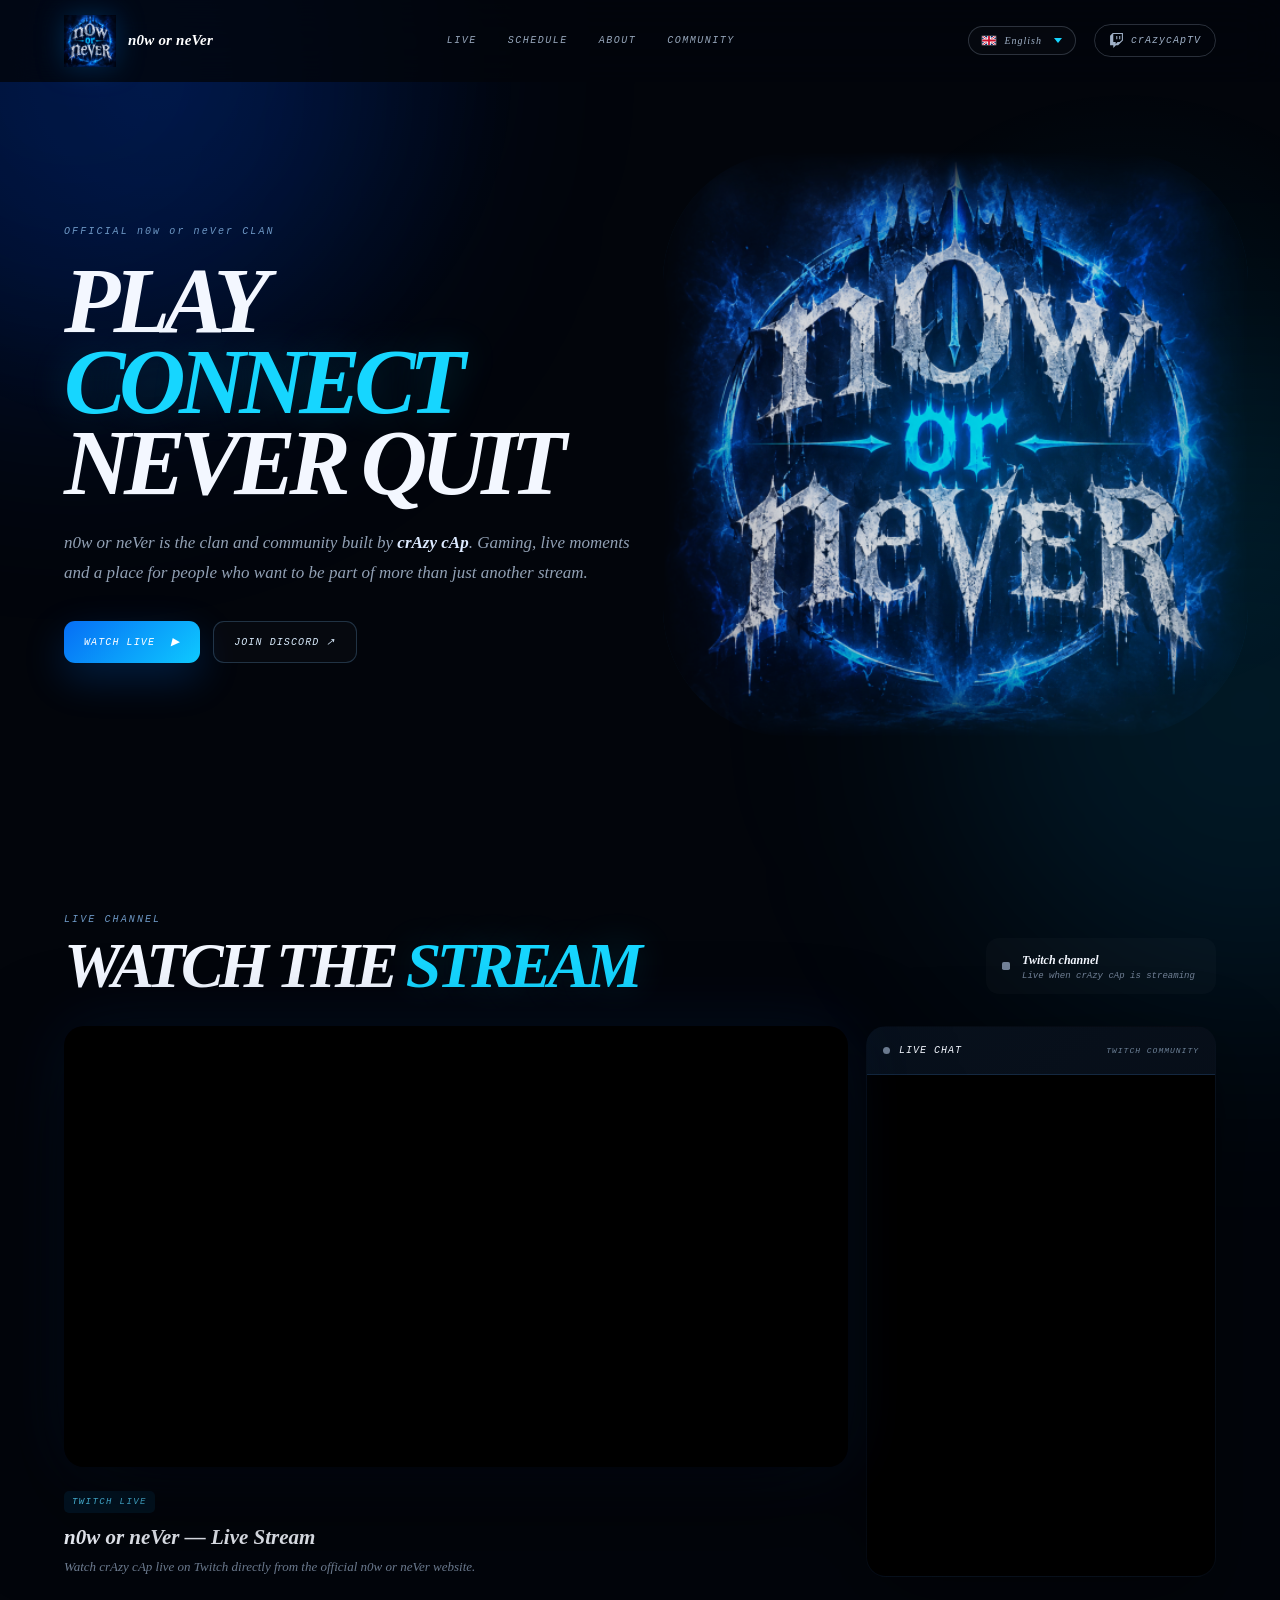
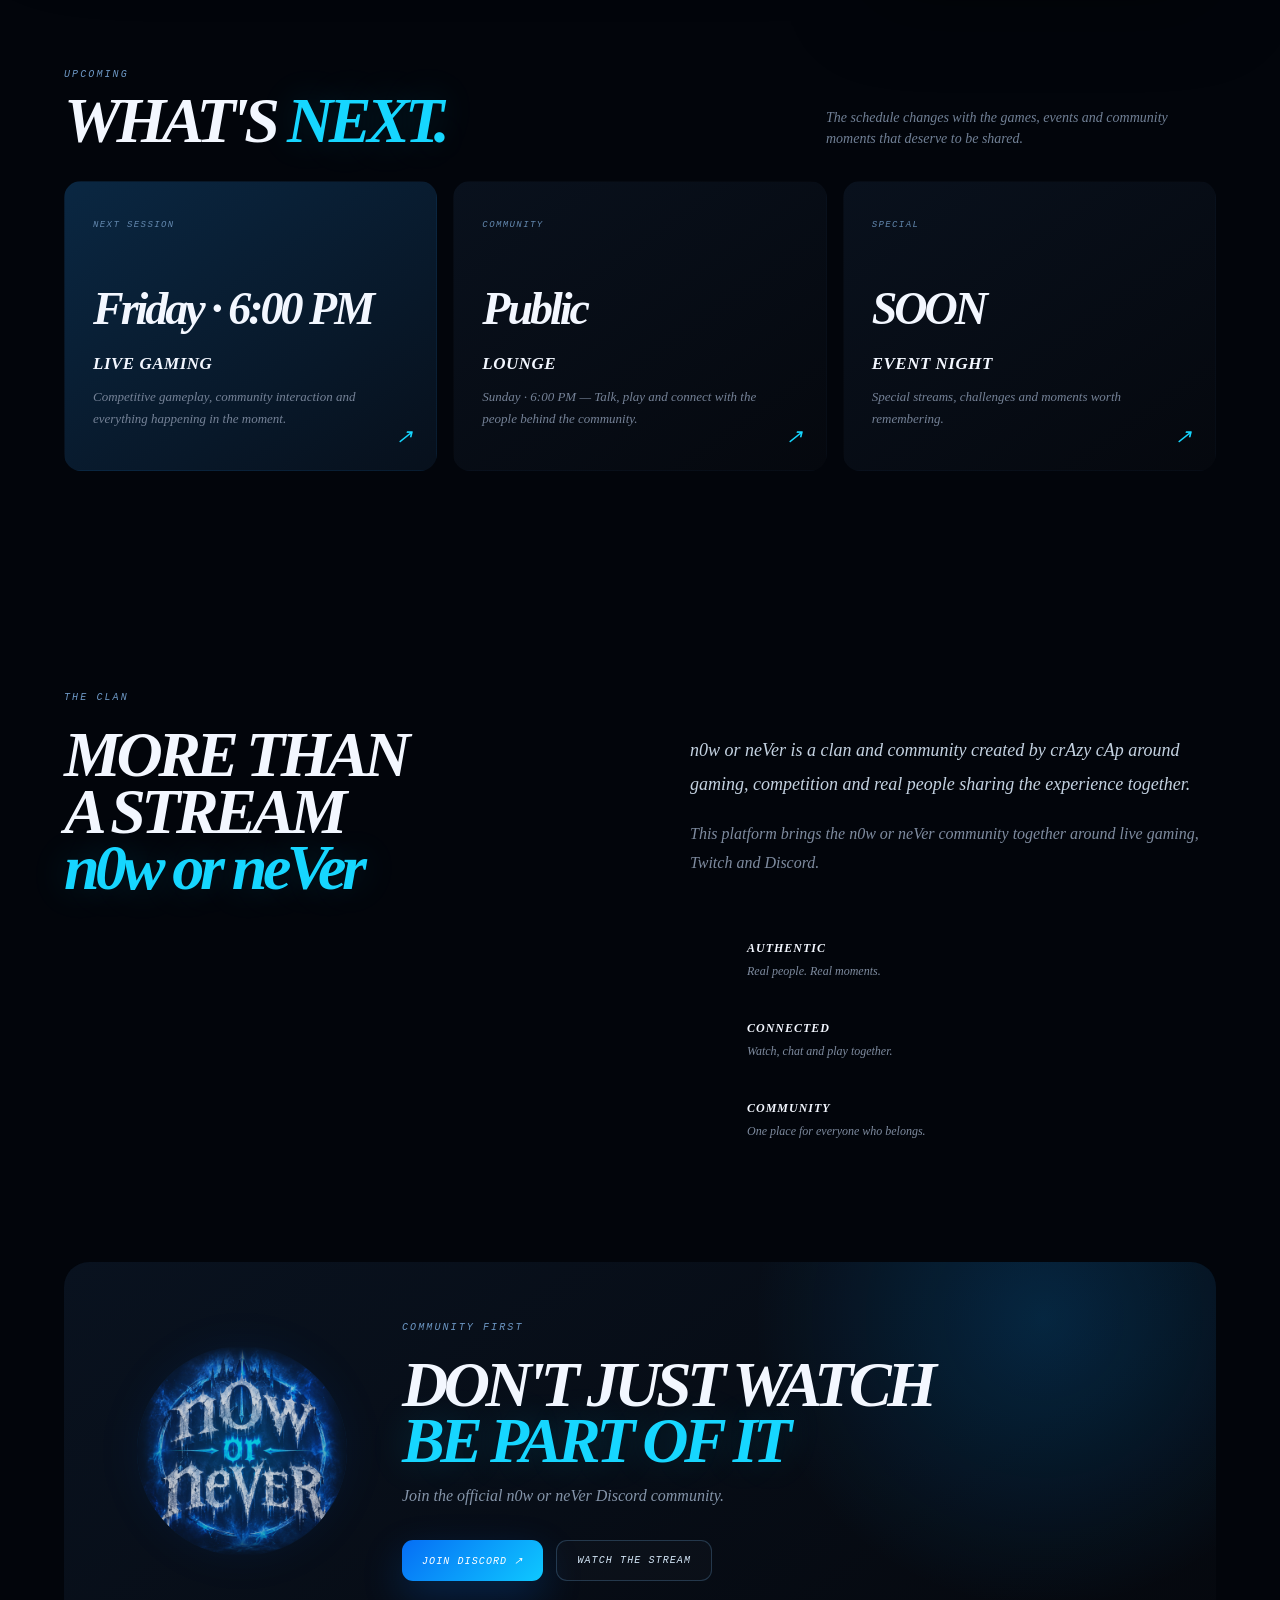
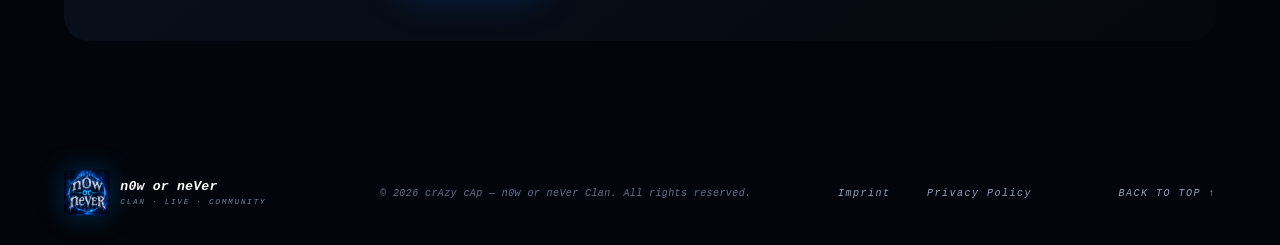
==== commit 660decfe: "Add files via upload" ====
--- a/index.html
+++ b/index.html
@@ -1,221 +1,463 @@
-<!DOCTYPE html>
-<html lang="en" data-lang="en">
-<head>
-  <meta charset="UTF-8">
-  <meta name="viewport" content="width=device-width, initial-scale=1.0">
-  <meta name="theme-color" content="#02050b">
-  <meta name="description" content="n0w or neVer — official clan, live stream and community by crAzy cAp.">
-  <meta property="og:title" content="n0w or neVer | Live by crAzy cAp">
-  <meta property="og:description" content="Official n0w or neVer clan, live stream and community by crAzy cAp.">
-  <meta property="og:type" content="website">
-  <meta property="og:image" content="logo.png">
-  <link rel="icon" type="image/png" href="logo.png">
-  <link rel="stylesheet" href="style.css">
-  <title>n0w or neVer | Live by crAzy cAp</title>
-</head>
-<body>
-  <a class="skip-link" href="#main-content">Skip to content</a>
-
-  <div class="site-background" aria-hidden="true">
-    <div class="ambient ambient-a"></div>
-    <div class="ambient ambient-b"></div>
-    <div class="ambient ambient-c"></div>
-    <div class="background-grid"></div>
-  </div>
-
-  <header class="site-header" id="top">
-    <div class="header-inner">
-      <a class="brand" href="#top" aria-label="n0w or neVer home">
-        <span class="brand-mark"><img src="logo.png" alt=""></span>
-        <span class="brand-copy">
-          <strong>n0w or neVer</strong>
-          <span>OFFICIAL COMMUNITY</span>
-        </span>
-      </a>
-
-      <nav class="desktop-nav" id="siteNavigation" aria-label="Main navigation">
-        <a href="#live" data-i18n="nav_live">LIVE</a>
-        <a href="#schedule" data-i18n="nav_schedule">SCHEDULE</a>
-        <a href="#about" data-i18n="nav_about">ABOUT</a>
-        <a href="#community" data-i18n="nav_community">COMMUNITY</a>
-      </nav>
-
-      <div class="header-actions">
-        <a class="creator-link" href="https://www.twitch.tv/crazycaptv" target="_blank" rel="noopener noreferrer" aria-label="crAzycApTV on Twitch">
-          <svg class="twitch-glyph" viewBox="0 0 24 24" aria-hidden="true"><path fill="currentColor" d="M6 0 1.714 4.286v15.428h5.143V24l4.286-4.286h3.428L22.286 12V0Zm14.571 11.143-3.428 3.428h-3.429l-3 3v-3H6.857V1.714h13.714Z"/><path fill="currentColor" d="M11.571 4.714h1.715v5.143H11.57Zm4.715 0H18v5.143h-1.714Z"/></svg>
-          <span>crAzycApTV</span>
-        </a>
-
-        <div class="language-switcher">
-          <button class="language-dropdown-button" id="languageDropdownButton" type="button" aria-haspopup="true" aria-expanded="false" aria-controls="languageDropdown">
-            <svg class="language-flag flag-gb" aria-hidden="true" viewBox="0 0 60 40"></svg>
-            <span class="language-label">English</span>
-            <span class="chevron" aria-hidden="true">⌄</span>
-          </button>
-          <div class="language-dropdown" id="languageDropdown" role="menu">
-            <button class="language-option" data-lang="en" role="menuitem" type="button">
-              <svg class="language-flag flag-gb" aria-hidden="true" viewBox="0 0 60 40"></svg>
-              <span>English</span>
-            </button>
-            <button class="language-option" data-lang="de" role="menuitem" type="button">
-              <svg class="language-flag flag-de" aria-hidden="true" viewBox="0 0 60 40"></svg>
-              <span>Deutsch</span>
-            </button>
-          </div>
-        </div>
-
-        <button class="menu-button" id="menuButton" type="button" aria-label="Open navigation" aria-controls="siteNavigation" aria-expanded="false">
-          <span></span><span></span><span></span>
-        </button>
-      </div>
-    </div>
-  </header>
-
-  <main id="main-content">
-    <section class="hero section-shell" aria-labelledby="hero-title">
-      <div class="hero-copy">
-        <div class="eyebrow" data-i18n="hero_eyebrow"><span></span>OFFICIAL n0w or neVer CLAN</div>
-        <h1 id="hero-title">PLAY<br><em>CONNECT</em><br>NEVER QUIT</h1>
-        <p class="hero-description" data-i18n="hero_desc">n0w or neVer is the clan and community built by <strong>crAzy cAp</strong>. Gaming, live moments and a place for people who want to be part of more than just another stream.</p>
-        <div class="hero-actions">
-          <a class="button button-primary" href="#live" data-i18n="hero_watch">WATCH LIVE <b aria-hidden="true">▶</b></a>
-          <a class="button button-ghost" href="https://discord.gg/TmPJpB9x" target="_blank" rel="noopener noreferrer" data-i18n="hero_discord">JOIN DISCORD ↗</a>
-        </div>
-        <div class="hero-meta" aria-label="Project details">
-          <div><span data-i18n="hero_meta_clan">CLAN IDENTITY</span><strong>n0w or neVer</strong></div>
-          <div><span data-i18n="hero_meta_creator">CREATOR &amp; OWNER</span><strong>crAzy cAp</strong></div>
-        </div>
-      </div>
-
-      <div class="hero-visual" aria-hidden="true">
-        <div class="logo-halo"></div>
-        <div class="logo-stage"><img src="logo.png" alt="" class="hero-logo"></div>
-        <div class="logo-caption">n0w or neVer</div>
-      </div>
-    </section>
-
-    <section class="live-section section-shell section-space" id="live" aria-labelledby="live-heading">
-      <div class="section-heading">
-        <div>
-          <div class="eyebrow" data-i18n="live_eyebrow"><span></span>LIVE CHANNEL</div>
-          <h2 id="live-heading" data-i18n="live_heading">WATCH THE <em>STREAM</em></h2>
-        </div>
-        <div class="status-card" role="status" aria-live="polite">
-          <span class="status-dot" id="statusDot"></span>
-          <div>
-            <strong id="streamStatus" data-i18n="live_status">TWITCH CHANNEL</strong>
-            <span id="statusDetail" data-i18n="live_detail">Live when crAzy cAp is streaming.</span>
-          </div>
-        </div>
-      </div>
-
-      <div class="live-layout">
-        <div class="video-column">
-          <div class="player-frame" id="playerFrame">
-            <div class="player-glow" aria-hidden="true"></div>
-            <div class="twitch-player" id="twitchPlayer" aria-label="Twitch video player"></div>
-            <noscript><div class="embed-message">JavaScript is required to load the Twitch player.</div></noscript>
-          </div>
-          <div class="stream-footer">
-            <div class="stream-info">
-              <span class="tag" data-i18n="stream_tag">TWITCH LIVE</span>
-              <h3 data-i18n="stream_title">n0w or neVer — Live Stream</h3>
-              <p data-i18n="stream_desc">Watch crAzy cAp live on Twitch directly from the official n0w or neVer website.</p>
-            </div>
-            <a class="text-link" href="https://www.twitch.tv/crazycaptv" target="_blank" rel="noopener noreferrer" data-i18n="stream_open">OPEN TWITCH ↗</a>
-          </div>
-        </div>
-
-        <aside class="chat-frame" aria-label="Twitch live chat">
-          <div class="chat-header">
-            <div class="chat-title"><span class="chat-live-dot" id="chatLiveDot"></span><strong data-i18n="chat_title">LIVE CHAT</strong></div>
-            <span data-i18n="chat_subtitle">TWITCH COMMUNITY</span>
-          </div>
-          <div class="chat-body"><iframe id="twitchChat" title="n0w or neVer Twitch live chat" allow="clipboard-write"></iframe></div>
-        </aside>
-      </div>
-    </section>
-
-    <section class="section-shell section-space schedule-section" id="schedule" aria-labelledby="schedule-heading">
-      <div class="section-heading compact">
-        <div>
-          <div class="eyebrow" data-i18n="schedule_eyebrow"><span></span>UPCOMING</div>
-          <h2 id="schedule-heading" data-i18n="schedule_heading">WHAT'S <em>NEXT.</em></h2>
-        </div>
-        <p class="section-intro" data-i18n="schedule_intro">The schedule follows the games, events and community moments that are worth sharing.</p>
-      </div>
-
-      <div class="schedule-grid">
-        <article class="schedule-card featured">
-          <div class="schedule-top"><span class="schedule-label" data-i18n="schedule1_label">NEXT SESSION</span><span class="schedule-index">01</span></div>
-          <div class="schedule-time" data-i18n="schedule1_time">Friday · 18:00</div>
-          <h3 data-i18n="schedule1_title">LIVE GAMING</h3>
-          <p data-i18n="schedule1_desc">Competitive gameplay, community interaction and everything that makes each session worth showing up for.</p>
-          <span class="schedule-arrow" aria-hidden="true">↗</span>
-        </article>
-        <article class="schedule-card">
-          <div class="schedule-top"><span class="schedule-label" data-i18n="schedule2_label">COMMUNITY</span><span class="schedule-index">02</span></div>
-          <div class="schedule-time" data-i18n="schedule2_time">Public</div>
-          <h3 data-i18n="schedule2_title">LOUNGE</h3>
-          <p data-i18n="schedule2_desc">Sunday · 18:00 — Talk, play and connect with the people behind the community.</p>
-          <span class="schedule-arrow" aria-hidden="true">↗</span>
-        </article>
-        <article class="schedule-card">
-          <div class="schedule-top"><span class="schedule-label" data-i18n="schedule3_label">SPECIAL</span><span class="schedule-index">03</span></div>
-          <div class="schedule-time" data-i18n="schedule3_time">SOON</div>
-          <h3 data-i18n="schedule3_title">EVENT NIGHT</h3>
-          <p data-i18n="schedule3_desc">Special streams, challenges and moments worth remembering.</p>
-          <span class="schedule-arrow" aria-hidden="true">↗</span>
-        </article>
-      </div>
-    </section>
-
-    <section class="about-section section-shell section-space" id="about" aria-labelledby="about-heading">
-      <div class="about-big">
-        <div class="eyebrow" data-i18n="about_eyebrow"><span></span>THE CLAN</div>
-        <h2 id="about-heading" data-i18n="about_heading">MORE THAN<br>A STREAM<br><em>n0w or neVer</em></h2>
-      </div>
-      <div class="about-copy">
-        <p class="lead" data-i18n="about_lead">n0w or neVer is a clan and community created by crAzy cAp around gaming, competition and real people sharing the experience together.</p>
-        <p data-i18n="about_desc">This platform brings the n0w or neVer community together around live gaming, Twitch and Discord — built to feel direct, authentic and connected.</p>
-        <div class="principles">
-          <div><span>01</span><strong data-i18n="principle1_title">AUTHENTIC</strong><p data-i18n="principle1_desc">Real people. Real moments.</p></div>
-          <div><span>02</span><strong data-i18n="principle2_title">CONNECTED</strong><p data-i18n="principle2_desc">Watch, chat and play together.</p></div>
-          <div><span>03</span><strong data-i18n="principle3_title">COMMUNITY</strong><p data-i18n="principle3_desc">One place for everyone who belongs.</p></div>
-        </div>
-      </div>
-    </section>
-
-    <section class="community-cta section-shell section-space" id="community" aria-labelledby="community-heading">
-      <div class="cta-logo-wrap" aria-hidden="true"><div class="cta-logo-glow"></div><img src="logo.png" alt=""></div>
-      <div class="cta-content">
-        <div class="eyebrow" data-i18n="community_eyebrow"><span></span>COMMUNITY FIRST</div>
-        <h2 id="community-heading" data-i18n="community_heading">DON'T JUST WATCH<br><em>BE PART OF IT</em></h2>
-        <p data-i18n="community_desc">Join the official n0w or neVer Discord community and be part of the conversation beyond the stream.</p>
-        <div class="hero-actions">
-          <a class="button button-primary" href="https://discord.gg/TmPJpB9x" target="_blank" rel="noopener noreferrer" data-i18n="community_discord">JOIN DISCORD ↗</a>
-          <a class="button button-ghost" href="#live" data-i18n="community_watch">WATCH THE STREAM</a>
-        </div>
-      </div>
-    </section>
-  </main>
-
-  <footer class="site-footer">
-    <div class="footer-inner">
-      <div class="footer-brand">
-        <img src="logo.png" alt="n0w or neVer logo">
-        <div><strong>n0w or neVer</strong><span>by crAzy cAp</span></div>
-      </div>
-      <p id="footerCopy" data-i18n="footer_copy"></p>
-      <nav class="footer-legal" aria-label="Legal navigation">
-        <a data-i18n="footer_imprint" href="impressum.html">Imprint</a>
-        <span aria-hidden="true">/</span>
-        <a data-i18n="footer_privacy" href="datenschutz.html">Privacy Policy</a>
-      </nav>
-      <a class="back-to-top" href="#top" data-i18n="footer_top">BACK TO TOP ↑</a>
-    </div>
-  </footer>
-
-  <script src="script.js"></script>
-</body>
-</html>
+<!DOCTYPE html>
+<html lang="en">
+ <head>
+  <meta charset="utf-8"/>
+  <meta content="width=device-width, initial-scale=1.0" name="viewport"/>
+  <meta content="n0w or neVer &mdash; official clan, live stream and community by crAzy cAp." name="description"/>
+  <meta content="#020713" name="theme-color"/>
+  <title>
+   n0w or neVer | Live by crAzy cAp
+  </title>
+  <!-- CSS -->
+  <link href="style.css" rel="stylesheet"/>
+ </head>
+ <body>
+  <!-- Background -->
+  <div class="ambient ambient-a">
+  </div>
+  <div class="ambient ambient-b">
+  </div>
+  <div class="grid">
+  </div>
+  <!-- =====================================================
+       HEADER
+  ====================================================== -->
+  <header class="site-header">
+   <!-- Logo -->
+   <a aria-label="n0w or neVer home" class="brand" href="#top">
+    <img alt="n0w or neVer logo" class="brand-logo" src="logo.png"/>
+    <span class="brand-copy">
+     <strong>
+      n0w or neVer
+     </strong>
+    </span>
+   </a>
+   <!-- Navigation -->
+   <nav aria-label="Main navigation" class="desktop-nav">
+    <a data-i18n="nav_live" href="#live">
+     LIVE
+    </a>
+    <a data-i18n="nav_schedule" href="#schedule">
+     SCHEDULE
+    </a>
+    <a data-i18n="nav_about" href="#about">
+     ABOUT
+    </a>
+    <a data-i18n="nav_community" href="#community">
+     COMMUNITY
+    </a>
+   </nav>
+   <!-- Header Status -->
+   <div class="header-actions">
+    <div class="language-switcher">
+     <button aria-expanded="false" aria-haspopup="true" aria-label="Select language" class="language-dropdown-button" id="languageDropdownButton" type="button">
+      <svg class="language-flag flag-gb" aria-hidden="true" viewBox="0 0 60 40" role="img">
+       <rect width="60" height="40" fill="#012169"/>
+       <path d="M0 0 60 40M60 0 0 40" stroke="#fff" stroke-width="10"/>
+       <path d="M0 0 60 40M60 0 0 40" stroke="#c8102e" stroke-width="4"/>
+       <path d="M30 0v40M0 20h60" stroke="#fff" stroke-width="16"/>
+       <path d="M30 0v40M0 20h60" stroke="#c8102e" stroke-width="8"/>
+      </svg>
+      <span class="language-label">English</span>
+     </button>
+     <div class="language-dropdown" id="languageDropdown" role="menu">
+      <button class="language-option" data-lang="en" role="menuitem" type="button">
+       <svg class="language-flag flag-gb" aria-hidden="true" viewBox="0 0 60 40" role="img">
+        <rect width="60" height="40" fill="#012169"/>
+        <path d="M0 0 60 40M60 0 0 40" stroke="#fff" stroke-width="10"/>
+        <path d="M0 0 60 40M60 0 0 40" stroke="#c8102e" stroke-width="4"/>
+        <path d="M30 0v40M0 20h60" stroke="#fff" stroke-width="16"/>
+        <path d="M30 0v40M0 20h60" stroke="#c8102e" stroke-width="8"/>
+       </svg>
+       <span>English</span>
+      </button>
+      <button class="language-option" data-lang="de" role="menuitem" type="button">
+       <svg class="language-flag flag-de" aria-hidden="true" viewBox="0 0 60 40" role="img">
+        <rect width="60" height="40" fill="#ffce00"/>
+         <rect width="60" height="13.33" fill="#000"/>
+         <rect width="60" height="13.34" y="13.33" fill="#dd0000"/>
+       </svg>
+       <span>Deutsch</span>
+      </button>
+     </div>
+    </div>
+    <a class="live-indicator live-indicator-link" href="https://www.twitch.tv/crazycaptv" id="headerTwitchButton" rel="noopener" target="_blank">
+     <svg aria-hidden="true" class="twitch-glyph" fill="currentColor" viewbox="0 0 24 24">
+      <path d="M6 0 1.714 4.286v15.428h5.143V24l4.286-4.286h3.428L22.286 12V0Zm14.571 11.143-3.428 3.428h-3.429l-3 3v-3H6.857V1.714h13.714Z">
+      </path>
+      <path d="M11.571 4.714h1.715v5.143H11.57Zm4.715 0H18v5.143h-1.714Z">
+      </path>
+     </svg>
+     <span id="headerStatus">
+      crAzycApTV
+     </span>
+    </a>
+    <!-- Mobile Menu -->
+    <button aria-label="Open navigation" class="menu-button" id="menuButton" type="button">
+     ☰
+    </button>
+   </div>
+  </header>
+  <!-- =====================================================
+       MAIN
+  ====================================================== -->
+  <main id="top">
+   <!-- =================================================
+         HERO
+    ================================================== -->
+   <section class="hero section-shell">
+    <!-- Hero Text -->
+    <div class="hero-copy">
+     <div class="eyebrow" data-i18n="hero_eyebrow">
+      <span>
+      </span>
+      OFFICIAL n0w or neVer CLAN
+     </div>
+     <h1>
+      PLAY
+      <br/>
+      <em>
+       CONNECT
+      </em>
+      <br/>
+      NEVER QUIT
+     </h1>
+     <p data-i18n="hero_desc">
+      n0w or neVer is the clan and community built by
+      <strong>
+       crAzy cAp
+      </strong>
+      .
+
+          Gaming, live moments and a place for people who want
+          to be part of more than just another stream.
+     </p>
+     <!-- Hero Buttons -->
+     <div class="hero-actions">
+      <a class="button button-primary" data-i18n="hero_watch" href="#live">
+       WATCH LIVE
+       <b>
+        ▶
+       </b>
+      </a>
+      <a class="button button-ghost" data-i18n="hero_discord" href="https://discord.gg/TmPJpB9x" rel="noopener" target="_blank">
+       JOIN DISCORD &nearrow;
+      </a>
+     </div>
+    </div>
+    <!-- Hero Logo -->
+    <div aria-hidden="true" class="hero-visual">
+     <div class="logo-aura">
+     </div>
+     <img alt="" class="hero-logo" src="logo.png"/>
+    </div>
+   </section>
+   <!-- =================================================
+         LIVE STREAM
+    ================================================== -->
+   <section class="live-section section-shell" id="live">
+    <!-- Section Heading -->
+    <div class="section-heading">
+     <div>
+      <span class="eyebrow" data-i18n="live_eyebrow">
+       <span>
+       </span>
+       LIVE CHANNEL
+      </span>
+      <h2 data-i18n="live_heading">
+       WATCH THE
+       <em>
+        STREAM
+       </em>
+      </h2>
+     </div>
+     <!-- Stream Status -->
+     <div class="status-card">
+      <i id="statusDot">
+      </i>
+      <div>
+       <strong data-i18n="live_status" id="streamStatus">
+        Twitch channel
+       </strong>
+       <span data-i18n="live_detail" id="statusDetail">
+        Loading player&hellip;
+       </span>
+      </div>
+     </div>
+    </div>
+    <!-- =================================================
+           STREAM + CHAT
+      ================================================== -->
+    <div class="live-layout">
+     <!-- VIDEO -->
+     <div class="video-column">
+      <div class="player-frame" id="playerFrame">
+       <!-- Official Twitch Player -->
+       <div class="twitch-player" id="twitchPlayer">
+       </div>
+      </div>
+      <!-- Stream Footer -->
+      <div class="stream-footer">
+       <div class="stream-info">
+        <span class="tag" data-i18n="stream_tag">
+         TWITCH LIVE
+        </span>
+        <h3 data-i18n="stream_title">
+         n0w or neVer &mdash; Live Stream
+        </h3>
+        <p data-i18n="stream_desc">
+         Watch crAzy cAp live on Twitch directly from the
+                official n0w or neVer website.
+        </p>
+       </div>
+      </div>
+     </div>
+     <!-- =================================================
+             LIVE CHAT
+        ================================================== -->
+     <aside aria-label="Twitch live chat" class="chat-frame">
+      <div class="chat-header">
+       <span class="chat-live-dot" id="chatLiveDot">
+       </span>
+       <strong data-i18n="chat_title">
+        LIVE CHAT
+       </strong>
+       <span data-i18n="chat_subtitle">
+        TWITCH COMMUNITY
+       </span>
+      </div>
+      <!-- Official Twitch Chat -->
+      <iframe allow="clipboard-write" id="twitchChat" title="n0w or neVer Twitch live chat">
+      </iframe>
+     </aside>
+    </div>
+   </section>
+   <!-- =================================================
+         SCHEDULE
+    ================================================== -->
+   <section class="section-shell schedule-section" id="schedule">
+    <div class="section-heading compact">
+     <div>
+      <span class="eyebrow" data-i18n="schedule_eyebrow">
+       <span>
+       </span>
+       UPCOMING
+      </span>
+      <h2 data-i18n="schedule_heading">
+       WHAT'S
+       <em>
+        NEXT.
+       </em>
+      </h2>
+     </div>
+     <p class="section-intro" data-i18n="schedule_intro">
+      The schedule changes with the games,
+          events and community moments that deserve
+          to be shared.
+     </p>
+    </div>
+    <div class="schedule-grid">
+     <!-- Schedule 1 -->
+     <article class="schedule-card featured">
+      <span class="schedule-label" data-i18n="schedule1_label">
+       NEXT SESSION
+      </span>
+      <div class="schedule-time" data-i18n="schedule1_time">
+       Friday · 6:00 PM
+      </div>
+      <h3 data-i18n="schedule1_title">
+       LIVE GAMING
+      </h3>
+      <p data-i18n="schedule1_desc">
+       Competitive gameplay,
+            community interaction and everything happening in the moment.
+      </p>
+      <span class="schedule-arrow">
+       &nearrow;
+      </span>
+     </article>
+     <!-- Schedule 2 -->
+     <article class="schedule-card">
+      <span class="schedule-label" data-i18n="schedule2_label">
+       COMMUNITY
+      </span>
+      <div class="schedule-time" data-i18n="schedule2_time">
+       Public
+      </div>
+      <h3 data-i18n="schedule2_title">
+       LOUNGE
+      </h3>
+      <p data-i18n="schedule2_desc">
+       Talk, play and connect
+            with the people behind
+            the community.
+      </p>
+      <span class="schedule-arrow">
+       &nearrow;
+      </span>
+     </article>
+     <!-- Schedule 3 -->
+     <article class="schedule-card">
+      <span class="schedule-label" data-i18n="schedule3_label">
+       SPECIAL
+      </span>
+      <div class="schedule-time" data-i18n="schedule3_time">
+       SOON
+      </div>
+      <h3 data-i18n="schedule3_title">
+       EVENT NIGHT
+      </h3>
+      <p data-i18n="schedule3_desc">
+       Special streams,
+            challenges and moments
+            worth remembering.
+      </p>
+      <span class="schedule-arrow">
+       &nearrow;
+      </span>
+     </article>
+    </div>
+   </section>
+   <!-- =================================================
+         ABOUT
+    ================================================== -->
+   <section class="about-section section-shell" id="about">
+    <div class="about-big">
+     <span class="eyebrow" data-i18n="about_eyebrow">
+      <span>
+      </span>
+      THE CLAN
+     </span>
+     <h2 data-i18n="about_heading">
+      MORE THAN
+      <br/>
+      A STREAM
+      <br/>
+      <em>
+       n0w or neVer
+      </em>
+     </h2>
+    </div>
+    <div class="about-copy">
+     <p class="lead" data-i18n="about_lead">
+      n0w or neVer is a clan and community
+          created by crAzy cAp around gaming,
+          competition and real people sharing
+          the experience together.
+     </p>
+     <p data-i18n="about_desc">
+      This platform brings the n0w or neVer community
+          together around live gaming, Twitch and Discord.
+     </p>
+     <!-- Principles -->
+     <div class="principles">
+      <div>
+       <span>
+       </span>
+       <strong data-i18n="principle1_title">
+        AUTHENTIC
+       </strong>
+       <p data-i18n="principle1_desc">
+        Real people. Real moments.
+       </p>
+      </div>
+      <div>
+       <span>
+       </span>
+       <strong data-i18n="principle2_title">
+        CONNECTED
+       </strong>
+       <p data-i18n="principle2_desc">
+        Watch, chat and play together.
+       </p>
+      </div>
+      <div>
+       <span>
+       </span>
+       <strong data-i18n="principle3_title">
+        COMMUNITY
+       </strong>
+       <p data-i18n="principle3_desc">
+        One place for everyone who belongs.
+       </p>
+      </div>
+     </div>
+    </div>
+   </section>
+   <!-- =================================================
+         COMMUNITY
+    ================================================== -->
+   <section class="community-cta section-shell" id="community">
+    <!-- Community Logo -->
+    <div class="cta-logo-wrap">
+     <img alt="n0w or neVer" src="logo.png"/>
+    </div>
+    <!-- Community Content -->
+    <div class="cta-content">
+     <span class="eyebrow" data-i18n="community_eyebrow">
+      <span>
+      </span>
+      COMMUNITY FIRST
+     </span>
+     <h2 data-i18n="community_heading">
+      DON'T JUST WATCH
+      <br/>
+      <em>
+       BE PART OF IT
+      </em>
+     </h2>
+     <p data-i18n="community_desc">
+      Join the official n0w or neVer Discord community.
+     </p>
+     <!-- Community Buttons -->
+     <div class="hero-actions">
+      <a class="button button-primary" data-i18n="community_discord" href="https://discord.gg/TmPJpB9x" rel="noopener" target="_blank">
+       JOIN DISCORD &nearrow;
+      </a>
+      <a class="button button-ghost" data-i18n="community_watch" href="#live">
+       WATCH THE STREAM
+      </a>
+     </div>
+    </div>
+   </section>
+  </main>
+  <!-- =====================================================
+       FOOTER
+  ====================================================== -->
+  <footer>
+   <!-- Footer Brand -->
+   <div class="brand footer-brand">
+    <img alt="n0w or neVer logo" class="brand-logo" src="logo.png"/>
+    <span class="brand-copy">
+     <strong>
+      n0w or neVer
+     </strong>
+     <small>
+      CLAN &middot; LIVE &middot; COMMUNITY
+     </small>
+    </span>
+   </div>
+   <!-- Copyright -->
+   <span id="footerCopy" data-i18n="footer_copy"></span>
+
+   <!-- Legal Links -->
+   <span class="footer-legal">
+    <a data-i18n="footer_imprint" href="impressum.html" style="margin-right: 30px;">
+     Imprint
+    </a>
+    <a data-i18n="footer_privacy" href="datenschutz.html">
+     Privacy Policy
+    </a>
+   </span>
+   <!-- Back To Top -->
+   <a data-i18n="footer_top" href="#top">
+    BACK TO TOP &uarr;
+   </a>
+  </footer>
+  <!-- =====================================================
+       WEBSITE JAVASCRIPT
+  ====================================================== -->
+  <script src="script.js">
+  </script>
+ </body>
+</html>
--- a/style.css
+++ b/style.css
@@ -1,392 +1,1841 @@
-/* =========================================================
-   n0w or neVer — FINAL WEBSITE STYLES
-   Clean, responsive, accessible and easy to edit.
-========================================================= */
-
-@import url('https://fonts.googleapis.com/css2?family=DM+Mono:wght@400;500&family=Space+Grotesk:wght@400;500;600;700&display=swap');
-
-:root {
-  --bg: #02050b;
-  --bg-soft: #050b13;
-  --panel: rgba(7, 16, 28, .78);
-  --panel-solid: #07101c;
-  --panel-light: #0b1726;
-  --text: #f4f8ff;
-  --muted: #8c9db2;
-  --muted-strong: #b7c4d5;
-  --blue: #0b84ff;
-  --cyan: #16d6ff;
-  --ice: #dbeaff;
-  --line: rgba(126, 184, 235, .16);
-  --line-strong: rgba(22, 214, 255, .32);
-  --shadow: 0 28px 80px rgba(0, 0, 0, .42);
-  --radius: 24px;
-  --shell: 1320px;
-  --ease: cubic-bezier(.22, .8, .24, 1);
-}
-
-* { box-sizing: border-box; margin: 0; padding: 0; }
-html { scroll-behavior: smooth; scroll-padding-top: 104px; }
-body {
-  min-width: 320px;
-  overflow-x: hidden;
-  color: var(--text);
-  background: var(--bg);
-  font-family: "Space Grotesk", system-ui, -apple-system, BlinkMacSystemFont, "Segoe UI", sans-serif;
-  line-height: 1.55;
-  text-rendering: optimizeLegibility;
-  -webkit-font-smoothing: antialiased;
-}
-button, input, textarea, select { font: inherit; }
-button { color: inherit; }
-a { color: inherit; }
-img { max-width: 100%; display: block; }
-::selection { background: rgba(22, 214, 255, .22); color: #fff; }
-
-.skip-link {
-  position: fixed;
-  left: 18px;
-  top: 12px;
-  z-index: 1000;
-  transform: translateY(-160%);
-  padding: 10px 14px;
-  border-radius: 10px;
-  background: #fff;
-  color: #02050b;
-  font: 500 12px/1 "DM Mono", monospace;
-  text-decoration: none;
-  transition: transform .2s ease;
-}
-.skip-link:focus { transform: translateY(0); }
-
-.site-background { position: fixed; inset: 0; z-index: -10; overflow: hidden; pointer-events: none; background: var(--bg); }
-.site-background::before {
-  content: "";
-  position: absolute;
-  inset: 0;
-  background:
-    radial-gradient(circle at 15% 6%, rgba(0, 105, 255, .14), transparent 27%),
-    radial-gradient(circle at 88% 38%, rgba(0, 204, 255, .09), transparent 26%),
-    linear-gradient(180deg, rgba(2, 5, 11, .25), rgba(2, 5, 11, .92));
-}
-.background-grid {
-  position: absolute;
-  inset: 0;
-  opacity: .24;
-  background-image:
-    linear-gradient(rgba(93, 165, 222, .055) 1px, transparent 1px),
-    linear-gradient(90deg, rgba(93, 165, 222, .055) 1px, transparent 1px);
-  background-size: 64px 64px;
-  mask-image: linear-gradient(to bottom, #000 0%, rgba(0,0,0,.65) 45%, transparent 100%);
-}
-.ambient { position: absolute; border-radius: 50%; filter: blur(120px); opacity: .7; }
-.ambient-a { width: 650px; height: 650px; left: -300px; top: -300px; background: rgba(0, 78, 255, .22); }
-.ambient-b { width: 560px; height: 560px; right: -280px; top: 35%; background: rgba(0, 185, 255, .13); }
-.ambient-c { width: 420px; height: 420px; left: 38%; bottom: -260px; background: rgba(0, 86, 255, .10); }
-
-.section-shell { width: min(var(--shell), calc(100% - 48px)); margin-inline: auto; }
-.section-space { padding-top: clamp(92px, 9vw, 150px); }
-
-/* HEADER */
-.site-header {
-  position: sticky;
-  top: 0;
-  z-index: 100;
-  border-bottom: 1px solid var(--line);
-  background: rgba(2, 5, 11, .78);
-  backdrop-filter: blur(22px) saturate(140%);
-  -webkit-backdrop-filter: blur(22px) saturate(140%);
-}
-.header-inner {
-  width: min(1440px, calc(100% - 48px));
-  min-height: 82px;
-  margin: auto;
-  display: grid;
-  grid-template-columns: minmax(220px, 1fr) auto minmax(220px, 1fr);
-  align-items: center;
-  gap: 28px;
-}
-.brand { display: inline-flex; align-items: center; gap: 12px; width: fit-content; text-decoration: none; }
-.brand-mark { width: 48px; height: 48px; overflow: hidden; flex: 0 0 48px; border-radius: 14px; }
-.brand-mark img { width: 100%; height: 100%; object-fit: cover; }
-.brand-copy { display: grid; gap: 3px; }
-.brand-copy strong { font-size: 15px; line-height: 1.05; letter-spacing: -.02em; }
-.brand-copy span, .desktop-nav a, .creator-link, .language-dropdown-button, .language-option, .eyebrow, .tag, .schedule-label, .status-card span, .chat-header > span, .footer-brand span, .back-to-top, .text-link {
-  font-family: "DM Mono", ui-monospace, SFMono-Regular, Menlo, monospace;
-  text-transform: uppercase;
-  letter-spacing: .12em;
-}
-.brand-copy span { color: #6f8299; font-size: 8px; }
-.desktop-nav { display: flex; align-items: center; justify-content: center; gap: clamp(20px, 3vw, 42px); }
-.desktop-nav a { position: relative; color: #91a3b8; font-size: 10px; text-decoration: none; transition: color .2s ease; }
-.desktop-nav a::after { content: ""; position: absolute; left: 0; right: 100%; bottom: -8px; height: 1px; background: var(--cyan); transition: right .25s var(--ease); }
-.desktop-nav a:hover, .desktop-nav a:focus-visible { color: #fff; }
-.desktop-nav a:hover::after, .desktop-nav a:focus-visible::after { right: 0; }
-.header-actions { display: flex; align-items: center; justify-content: flex-end; gap: 12px; }
-.creator-link {
-  display: inline-flex;
-  align-items: center;
-  gap: 8px;
-  padding: 9px 13px;
-  border: 1px solid rgba(159, 176, 199, .22);
-  border-radius: 999px;
-  color: #a8b7c9;
-  font-size: 9px;
-  text-decoration: none;
-  transition: .22s var(--ease);
-}
-.creator-link:hover, .creator-link:focus-visible { color: #fff; border-color: var(--cyan); background: rgba(22, 214, 255, .06); }
-.twitch-glyph { width: 14px; height: 14px; flex: 0 0 14px; }
-.language-switcher { position: relative; }
-.language-dropdown-button {
-  min-height: 38px;
-  display: inline-flex;
-  align-items: center;
-  gap: 8px;
-  padding: 7px 10px;
-  border: 1px solid transparent;
-  border-radius: 10px;
-  background: transparent;
-  color: #9badc2;
-  font-size: 9px;
-  cursor: pointer;
-  transition: .2s ease;
-}
-.language-dropdown-button:hover, .language-dropdown-button[aria-expanded="true"] { border-color: var(--line); background: rgba(255,255,255,.03); color: #fff; }
-.language-flag { width: 18px; height: 12px; flex: 0 0 18px; border-radius: 2px; overflow: hidden; }
-.flag-gb { background: #012169; }
-.flag-de { background: linear-gradient(#000 0 33.33%, #dd0000 33.33% 66.66%, #ffce00 66.66%); }
-.chevron { font-size: 12px; line-height: 1; transform: translateY(-1px); }
-.language-dropdown {
-  position: absolute;
-  right: 0;
-  top: calc(100% + 8px);
-  min-width: 132px;
-  padding: 6px;
-  display: grid;
-  gap: 2px;
-  border: 1px solid var(--line);
-  border-radius: 14px;
-  background: rgba(5, 12, 21, .97);
-  box-shadow: var(--shadow);
-  opacity: 0;
-  visibility: hidden;
-  transform: translateY(-5px);
-  transition: .18s ease;
-}
-.language-dropdown.open { opacity: 1; visibility: visible; transform: translateY(0); }
-.language-option { width: 100%; display: flex; align-items: center; gap: 8px; padding: 9px; border: 0; border-radius: 8px; background: transparent; color: #8fa1b6; font-size: 9px; text-align: left; cursor: pointer; }
-.language-option:hover, .language-option.active { color: #fff; background: rgba(22, 214, 255, .07); }
-.menu-button { display: none; width: 42px; height: 42px; padding: 10px; border: 1px solid var(--line); border-radius: 10px; background: rgba(255,255,255,.02); cursor: pointer; }
-.menu-button span { display: block; width: 20px; height: 1px; margin: 4px auto; background: #c9d7e8; transition: .2s ease; }
-
-/* HERO */
-.hero { min-height: calc(100vh - 82px); padding-top: clamp(74px, 9vw, 130px); padding-bottom: clamp(72px, 8vw, 120px); display: grid; grid-template-columns: minmax(0, 1.05fr) minmax(420px, .95fr); align-items: center; gap: clamp(40px, 7vw, 110px); }
-.hero-copy { position: relative; z-index: 2; }
-.eyebrow { display: inline-flex; align-items: center; gap: 9px; color: #72869e; font-size: 9px; font-weight: 500; }
-.eyebrow > span { width: 26px; height: 1px; background: linear-gradient(90deg, var(--cyan), transparent); }
-.hero h1, h2 { font-weight: 700; letter-spacing: -.055em; }
-.hero h1 { margin-top: 22px; font-size: clamp(56px, 8vw, 112px); line-height: .84; text-wrap: balance; }
-h1 em, h2 em { color: var(--ice); font-style: normal; }
-.hero h1 em, h2 em { background: linear-gradient(110deg, #fff, #a9d7ff 65%, #62dcff); -webkit-background-clip: text; background-clip: text; color: transparent; }
-.hero-description { max-width: 650px; margin-top: 30px; color: var(--muted); font-size: clamp(15px, 1.25vw, 18px); line-height: 1.75; }
-.hero-description strong { color: #eaf5ff; font-weight: 600; }
-.hero-actions { display: flex; flex-wrap: wrap; gap: 12px; margin-top: 30px; }
-.button { min-height: 48px; display: inline-flex; align-items: center; justify-content: center; gap: 10px; padding: 0 19px; border-radius: 12px; font: 500 10px/1 "DM Mono", monospace; letter-spacing: .1em; text-transform: uppercase; text-decoration: none; transition: transform .2s var(--ease), border-color .2s ease, background .2s ease, color .2s ease, box-shadow .2s ease; }
-.button:hover, .button:focus-visible { transform: translateY(-2px); }
-.button-primary { color: #02101b; background: linear-gradient(110deg, #dff7ff, #73ddff); box-shadow: 0 10px 35px rgba(22, 214, 255, .12); }
-.button-primary:hover, .button-primary:focus-visible { box-shadow: 0 14px 42px rgba(22, 214, 255, .22); }
-.button-ghost { border: 1px solid var(--line); color: #c0cede; background: rgba(255,255,255,.025); }
-.button-ghost:hover, .button-ghost:focus-visible { border-color: var(--line-strong); color: #fff; background: rgba(22,214,255,.06); }
-.hero-meta { display: grid; grid-template-columns: repeat(2, minmax(150px, 1fr)); max-width: 570px; margin-top: 54px; border-top: 1px solid var(--line); }
-.hero-meta div { padding: 18px 18px 0 0; display: grid; gap: 5px; }
-.hero-meta div + div { padding-left: 18px; border-left: 1px solid var(--line); }
-.hero-meta span { color: #61748b; font: 8px/1.3 "DM Mono", monospace; letter-spacing: .12em; }
-.hero-meta strong { color: #dce8f6; font-size: 12px; font-weight: 500; }
-.hero-visual { position: relative; min-height: 560px; display: grid; place-items: center; isolation: isolate; }
-.logo-halo { position: absolute; width: min(520px, 78%); aspect-ratio: 1; border-radius: 50%; background: radial-gradient(circle, rgba(0, 176, 255, .18), rgba(0, 93, 255, .06) 42%, transparent 70%); filter: blur(8px); }
-.logo-stage { position: relative; width: min(600px, 100%); aspect-ratio: 1; display: grid; place-items: center; }
-.hero-logo { width: 100%; height: 100%; object-fit: contain; mix-blend-mode: screen; filter: contrast(1.04) saturate(1.08) drop-shadow(0 0 26px rgba(0, 161, 255, .2)); mask-image: radial-gradient(ellipse at center, #000 42%, rgba(0,0,0,.9) 60%, transparent 82%); -webkit-mask-image: radial-gradient(ellipse at center, #000 42%, rgba(0,0,0,.9) 60%, transparent 82%); }
-.logo-caption { position: absolute; right: 4%; bottom: 10%; color: rgba(174, 204, 232, .5); font: 8px/1 "DM Mono", monospace; letter-spacing: .22em; text-transform: uppercase; }
-
-/* LIVE */
-.section-heading { display: flex; align-items: end; justify-content: space-between; gap: 32px; margin-bottom: 34px; }
-.section-heading h2 { margin-top: 13px; font-size: clamp(40px, 5vw, 68px); line-height: .92; }
-.status-card { min-width: 255px; display: flex; align-items: center; gap: 12px; padding: 12px 14px; border: 1px solid var(--line); border-radius: 14px; background: rgba(255,255,255,.025); }
-.status-card > div { display: grid; gap: 3px; }
-.status-card strong { font: 500 9px/1 "DM Mono", monospace; letter-spacing: .1em; }
-.status-card span { color: #71849a; font-size: 8px; letter-spacing: .04em; text-transform: none; }
-.status-dot, .chat-live-dot { width: 8px; height: 8px; flex: 0 0 8px; border-radius: 50%; background: #65758a; box-shadow: 0 0 0 4px rgba(101,117,138,.08); }
-.live-layout { display: grid; grid-template-columns: minmax(0, 1.75fr) minmax(280px, .55fr); gap: 18px; }
-.video-column { min-width: 0; }
-.player-frame { position: relative; aspect-ratio: 16 / 9; overflow: hidden; border: 1px solid var(--line); border-radius: var(--radius); background: #000; box-shadow: var(--shadow); }
-.player-glow { position: absolute; inset: -20%; background: radial-gradient(circle at 50% 50%, rgba(0, 156, 255, .12), transparent 55%); pointer-events: none; z-index: 0; }
-.twitch-player { position: absolute; inset: 0; z-index: 1; width: 100%; height: 100%; }
-.twitch-player iframe { display: block; width: 100%; height: 100%; border: 0; }
-.embed-message { position: absolute; inset: 0; display: grid; place-items: center; padding: 30px; color: var(--muted); font-size: 14px; text-align: center; }
-.stream-footer { display: flex; align-items: center; justify-content: space-between; gap: 24px; padding: 18px 2px 0; }
-.stream-info { min-width: 0; }
-.tag { display: inline-flex; padding: 5px 8px; border: 1px solid rgba(22,214,255,.18); border-radius: 6px; color: #70b8d5; font-size: 8px; }
-.stream-info h3 { margin-top: 9px; font-size: 18px; letter-spacing: -.02em; }
-.stream-info p { max-width: 720px; margin-top: 5px; color: var(--muted); font-size: 13px; }
-.text-link { flex: 0 0 auto; color: #9eb1c7; font-size: 9px; text-decoration: none; transition: color .2s ease; }
-.text-link:hover, .text-link:focus-visible { color: var(--cyan); }
-.chat-frame { min-width: 0; overflow: hidden; border: 1px solid var(--line); border-radius: var(--radius); background: #050a12; box-shadow: var(--shadow); }
-.chat-header { min-height: 58px; display: flex; align-items: center; justify-content: space-between; gap: 10px; padding: 0 15px; border-bottom: 1px solid var(--line); background: rgba(255,255,255,.025); }
-.chat-title { display: flex; align-items: center; gap: 8px; }
-.chat-header strong { font: 500 9px/1 "DM Mono", monospace; letter-spacing: .1em; }
-.chat-header > span { color: #65798f; font-size: 7px; }
-.chat-body { height: calc(100% - 58px); min-height: 560px; }
-.chat-body iframe { display: block; width: 100%; height: 100%; min-height: 560px; border: 0; background: #050a12; }
-
-/* SCHEDULE */
-.section-heading.compact { align-items: end; }
-.section-intro { max-width: 480px; color: var(--muted); font-size: 14px; line-height: 1.7; }
-.schedule-grid { display: grid; grid-template-columns: repeat(3, 1fr); gap: 14px; }
-.schedule-card { position: relative; min-height: 310px; padding: 24px; overflow: hidden; border: 1px solid var(--line); border-radius: var(--radius); background: linear-gradient(145deg, rgba(10,22,37,.86), rgba(4,10,18,.82)); transition: transform .25s var(--ease), border-color .25s ease, background .25s ease; }
-.schedule-card::after { content: ""; position: absolute; width: 180px; height: 180px; right: -80px; bottom: -100px; border-radius: 50%; background: rgba(0, 178, 255, .08); filter: blur(25px); }
-.schedule-card:hover { transform: translateY(-4px); border-color: var(--line-strong); background: linear-gradient(145deg, rgba(11,27,46,.92), rgba(4,10,18,.9)); }
-.schedule-card.featured { border-color: rgba(22,214,255,.3); box-shadow: inset 0 1px 0 rgba(255,255,255,.04); }
-.schedule-top { display: flex; justify-content: space-between; gap: 12px; }
-.schedule-label { color: #71869e; font-size: 8px; }
-.schedule-index { color: #405267; font: 9px/1 "DM Mono", monospace; }
-.schedule-time { margin-top: 72px; color: #e5f4ff; font-size: clamp(22px, 2.2vw, 32px); font-weight: 600; letter-spacing: -.035em; white-space: nowrap; }
-.schedule-card h3 { margin-top: 8px; font-size: 16px; letter-spacing: .01em; }
-.schedule-card p { max-width: 360px; margin-top: 12px; color: var(--muted); font-size: 13px; line-height: 1.65; }
-.schedule-arrow { position: absolute; right: 23px; bottom: 20px; color: #4c647c; font-size: 21px; }
-
-/* ABOUT */
-.about-section { display: grid; grid-template-columns: minmax(0, .9fr) minmax(0, 1.1fr); gap: clamp(50px, 9vw, 150px); align-items: start; }
-.about-big h2 { margin-top: 20px; font-size: clamp(48px, 6.3vw, 88px); line-height: .9; }
-.about-copy { padding-top: 48px; }
-.about-copy > p { color: var(--muted); font-size: 15px; line-height: 1.8; }
-.about-copy .lead { color: #d6e2f0; font-size: clamp(17px, 1.55vw, 21px); line-height: 1.7; }
-.about-copy > p + p { margin-top: 18px; }
-.principles { margin-top: 45px; border-top: 1px solid var(--line); }
-.principles > div { display: grid; grid-template-columns: 42px 150px 1fr; align-items: center; gap: 15px; min-height: 76px; border-bottom: 1px solid var(--line); }
-.principles > div > span { color: #4d6178; font: 8px/1 "DM Mono", monospace; }
-.principles strong { color: #e7f1fc; font: 500 10px/1 "DM Mono", monospace; letter-spacing: .12em; }
-.principles p { color: var(--muted); font-size: 13px; }
-
-/* COMMUNITY CTA */
-.community-cta { position: relative; min-height: 540px; display: grid; grid-template-columns: .8fr 1.2fr; align-items: center; gap: 50px; overflow: hidden; }
-.community-cta::before { content: ""; position: absolute; inset: 15% 5% 5%; border: 1px solid var(--line); border-radius: 40px; background: linear-gradient(130deg, rgba(9,22,37,.7), rgba(3,8,15,.35)); pointer-events: none; }
-.cta-logo-wrap, .cta-content { position: relative; z-index: 1; }
-.cta-logo-wrap { display: grid; place-items: center; }
-.cta-logo-wrap img { width: min(440px, 90%); mix-blend-mode: screen; mask-image: radial-gradient(ellipse at center, #000 38%, rgba(0,0,0,.8) 62%, transparent 84%); -webkit-mask-image: radial-gradient(ellipse at center, #000 38%, rgba(0,0,0,.8) 62%, transparent 84%); filter: saturate(1.08) drop-shadow(0 0 28px rgba(0,153,255,.18)); }
-.cta-logo-glow { position: absolute; width: 60%; aspect-ratio: 1; border-radius: 50%; background: rgba(0, 151, 255, .12); filter: blur(60px); }
-.cta-content { padding: 70px 8% 70px 0; }
-.cta-content h2 { margin-top: 18px; font-size: clamp(44px, 5.2vw, 76px); line-height: .92; }
-.cta-content > p { max-width: 570px; margin-top: 24px; color: var(--muted); font-size: 15px; line-height: 1.75; }
-
-/* FOOTER */
-.site-footer { margin-top: 90px; border-top: 1px solid var(--line); background: rgba(2,5,11,.72); }
-.footer-inner { width: min(var(--shell), calc(100% - 48px)); min-height: 100px; margin: auto; display: grid; grid-template-columns: 1.2fr 1fr auto auto; align-items: center; gap: 26px; }
-.footer-brand { display: flex; align-items: center; gap: 10px; }
-.footer-brand img { width: 42px; height: 42px; object-fit: cover; border-radius: 11px; }
-.footer-brand div { display: grid; gap: 3px; }
-.footer-brand strong { font-size: 13px; }
-.footer-brand span { color: #62758c; font-size: 7px; }
-#footerCopy { color: #5f7289; font: 8px/1.5 "DM Mono", monospace; letter-spacing: .06em; }
-.footer-legal { display: inline-flex; align-items: center; gap: 10px; }
-.footer-legal a, .back-to-top { color: #8497ad; font: 8px/1 "DM Mono", monospace; text-decoration: none; letter-spacing: .08em; text-transform: uppercase; }
-.footer-legal a:hover, .footer-legal a:focus-visible, .back-to-top:hover, .back-to-top:focus-visible { color: #fff; }
-.footer-legal span { color: #334458; font-size: 9px; }
-.back-to-top { white-space: nowrap; }
-
-/* LEGAL PAGES */
-.legal-page { width: min(900px, calc(100% - 48px)); margin: 0 auto; padding: 80px 0 110px; }
-.legal-toolbar { display: flex; justify-content: space-between; align-items: center; gap: 18px; padding-bottom: 22px; border-bottom: 1px solid var(--line); }
-.legal-back { color: var(--cyan); font: 500 9px/1 "DM Mono", monospace; letter-spacing: .1em; text-decoration: none; text-transform: uppercase; }
-.legal-lang { display: flex; gap: 12px; }
-.legal-lang a { display: inline-flex; align-items: center; gap: 6px; color: #71849b; font: 9px/1 "DM Mono", monospace; text-decoration: none; text-transform: uppercase; }
-.legal-lang a:hover, .legal-lang a.active { color: #fff; }
-.legal-page h1 { margin-top: 62px; font-size: clamp(42px, 6vw, 70px); line-height: .95; letter-spacing: -.05em; }
-.legal-page .legal-intro { margin-top: 22px; color: #c4d2e1; font-size: 16px; line-height: 1.75; }
-.legal-page h2 { margin-top: 48px; color: var(--ice); font-size: 20px; letter-spacing: -.02em; }
-.legal-page p, .legal-page li { color: var(--muted); font-size: 14px; line-height: 1.8; }
-.legal-page p + p { margin-top: 12px; }
-.legal-page ul { margin: 14px 0 0 20px; }
-.legal-page li + li { margin-top: 7px; }
-.legal-page a:not(.legal-back) { color: var(--cyan); }
-.placeholder { color: #ffb07f; }
-.legal-footer { margin-top: 65px; padding-top: 18px; border-top: 1px solid var(--line); color: #5f7289; font: 8px/1.5 "DM Mono", monospace; }
-
-/* FOCUS */
-a:focus-visible, button:focus-visible { outline: 2px solid var(--cyan); outline-offset: 3px; }
-
-/* RESPONSIVE */
-@media (max-width: 1080px) {
-  .header-inner { grid-template-columns: 1fr auto; }
-  .desktop-nav { position: absolute; top: 82px; left: 0; right: 0; display: none; flex-direction: column; align-items: stretch; gap: 0; padding: 10px 24px 16px; border-bottom: 1px solid var(--line); background: rgba(2,5,11,.97); box-shadow: 0 20px 45px rgba(0,0,0,.28); }
-  .desktop-nav.mobile-open { display: flex; }
-  .desktop-nav a { padding: 15px 6px; font-size: 10px; border-bottom: 1px solid rgba(126,184,235,.08); }
-  .desktop-nav a::after { display: none; }
-  .menu-button { display: block; }
-  .hero { grid-template-columns: 1fr; gap: 30px; padding-top: 70px; }
-  .hero-copy { order: 1; }
-  .hero-visual { order: 0; min-height: 400px; }
-  .logo-stage { width: min(520px, 88%); }
-  .live-layout { grid-template-columns: 1fr; }
-  .chat-frame { min-height: 500px; }
-  .chat-body, .chat-body iframe { min-height: 500px; }
-  .footer-inner { grid-template-columns: 1fr 1fr; padding: 24px 0; }
-}
-
-@media (max-width: 760px) {
-  .section-shell, .footer-inner, .legal-page { width: min(100% - 32px, var(--shell)); }
-  .header-inner { width: calc(100% - 32px); min-height: 72px; }
-  .site-header { position: sticky; }
-  .brand-copy { display: none; }
-  .creator-link { padding: 9px; }
-  .creator-link span { display: none; }
-  .hero { min-height: auto; padding-top: 48px; }
-  .hero-visual { min-height: 300px; }
-  .logo-stage { width: min(390px, 100%); }
-  .logo-caption { display: none; }
-  .hero h1 { font-size: clamp(50px, 15vw, 76px); }
-  .hero-description { font-size: 14px; line-height: 1.7; }
-  .hero-meta { margin-top: 38px; }
-  .section-space { padding-top: 92px; }
-  .section-heading, .section-heading.compact { align-items: flex-start; flex-direction: column; }
-  .section-heading h2 { font-size: clamp(39px, 12vw, 58px); }
-  .status-card { min-width: 0; width: 100%; }
-  .stream-footer { align-items: flex-start; flex-direction: column; }
-  .schedule-grid { grid-template-columns: 1fr; }
-  .schedule-card { min-height: 280px; }
-  .schedule-time { margin-top: 58px; }
-  .about-section { grid-template-columns: 1fr; gap: 24px; }
-  .about-copy { padding-top: 0; }
-  .about-big h2 { font-size: clamp(46px, 14vw, 72px); }
-  .principles > div { grid-template-columns: 34px 1fr; padding: 16px 0; }
-  .principles p { grid-column: 2; }
-  .community-cta { min-height: 0; grid-template-columns: 1fr; gap: 0; }
-  .community-cta::before { inset: 5% 0; border-radius: 28px; }
-  .cta-logo-wrap { min-height: 320px; }
-  .cta-logo-wrap img { width: min(380px, 90%); }
-  .cta-content { padding: 30px 10% 65px; }
-  .cta-content h2 { font-size: clamp(42px, 12vw, 62px); }
-  .footer-inner { grid-template-columns: 1fr; gap: 14px; padding: 28px 0; }
-  .footer-legal { order: 4; }
-  .back-to-top { order: 5; }
-  .legal-page { padding-top: 40px; }
-  .legal-toolbar { align-items: flex-start; flex-direction: column; }
-  .legal-page h1 { margin-top: 42px; }
-}
-
-@media (max-width: 480px) {
-  .header-actions { gap: 5px; }
-  .language-label { display: none; }
-  .language-dropdown-button { padding-inline: 8px; }
-  .hero-actions { flex-direction: column; align-items: stretch; }
-  .button { width: 100%; }
-  .hero-meta { grid-template-columns: 1fr; }
-  .hero-meta div + div { padding-left: 0; border-left: 0; border-top: 1px solid var(--line); padding-top: 14px; margin-top: 14px; }
-  .player-frame, .chat-frame, .schedule-card { border-radius: 18px; }
-  .chat-header > span { display: none; }
-}
-
-@media (prefers-reduced-motion: reduce) {
-  html { scroll-behavior: auto; }
-  *, *::before, *::after { animation-duration: .01ms !important; animation-iteration-count: 1 !important; transition-duration: .01ms !important; }
-}
+﻿/* =========================================
+   ROOT VARIABLES
+========================================= */
+
+:root {
+  --bg: #02050b;
+  --panel: #07101c;
+  --panel-2: #0a1523;
+  --text: #f3f7ff;
+  --muted: #7d8ea4;
+  --line: rgba(79, 157, 235, .18);
+  --blue: #0b84ff;
+  --cyan: #16d6ff;
+  --ice: #dbeaff;
+  --radius: 22px;
+}
+
+
+/* =========================================
+   GLOBAL RESET & BASE
+========================================= */
+
+* {
+  box-sizing: border-box;
+  margin: 0;
+  padding: 0;
+}
+
+
+html {
+  scroll-behavior: smooth;
+}
+
+
+body {
+  font-family: "Comic Sans MS", cursive;
+  background: var(--bg);
+  color: var(--text);
+  overflow-x: hidden;
+  line-height: 1.5;
+}
+
+button,
+input,
+textarea,
+select {
+  font-family: inherit;
+}
+
+
+body::before {
+  content: "";
+  position: fixed;
+  inset: 0;
+  pointer-events: none;
+  z-index: -5;
+
+  background:
+    radial-gradient(
+      circle at 12% 8%,
+      rgba(0, 90, 255, .13),
+      transparent 26%
+    ),
+
+    radial-gradient(
+      circle at 88% 44%,
+      rgba(0, 191, 255, .08),
+      transparent 25%
+    );
+}
+
+
+.grid {
+  display: none;
+}
+
+
+.ambient {
+  position: fixed;
+  border-radius: 50%;
+  filter: blur(120px);
+  pointer-events: none;
+  z-index: -3;
+}
+
+
+.ambient-a {
+  width: 650px;
+  height: 650px;
+  background: rgba(0, 78, 255, .16);
+  top: -260px;
+  left: -250px;
+}
+
+
+.ambient-b {
+  width: 600px;
+  height: 600px;
+  background: rgba(0, 185, 255, .11);
+  right: -270px;
+  top: 45%;
+}
+
+
+.section-shell {
+  width: min(1320px, 90%);
+  margin: auto;
+}
+
+
+/* =========================================
+   HEADER & NAVIGATION
+========================================= */
+
+.site-header {
+  position: sticky;
+  top: 0;
+  z-index: 100;
+
+  height: 82px;
+
+  padding:
+    0
+    max(5vw, 24px);
+
+  display: flex;
+  align-items: center;
+  justify-content: space-between;
+
+  background:
+    rgba(2, 5, 11, .82);
+
+  backdrop-filter:
+    blur(20px);
+
+  border-bottom:
+    1px solid var(--line);
+}
+
+
+.brand {
+  display: flex;
+  align-items: center;
+  gap: 12px;
+
+  color: #fff;
+  text-decoration: none;
+}
+
+
+.brand-logo {
+  width: 52px;
+  height: 52px;
+
+  object-fit: contain;
+
+  filter:
+    drop-shadow(
+      0 0 14px
+      rgba(0, 149, 255, .25)
+    );
+}
+
+
+.site-header .brand-copy {
+  display: block;
+}
+
+
+.brand-copy strong {
+  display: block;
+  font-size: 15px;
+  letter-spacing: .2px;
+}
+
+
+.brand-copy small {
+  display: block;
+
+  color: #72859d;
+
+  font:
+    9px
+    "Comic Sans MS",
+    monospace;
+
+  letter-spacing: 1.8px;
+  margin-top: 3px;
+}
+
+
+.desktop-nav {
+  display: flex;
+  gap: 31px;
+}
+
+
+.desktop-nav a,
+footer a {
+  color: #95a5ba;
+  text-decoration: none;
+
+  font:
+    10px
+    "Comic Sans MS",
+    monospace;
+
+  letter-spacing: 1.5px;
+
+  transition: .2s;
+}
+
+
+.desktop-nav a:hover,
+footer a:hover {
+  color: #fff;
+}
+
+
+.header-actions {
+  display: flex;
+  align-items: center;
+  gap: 18px;
+}
+
+
+.live-indicator {
+  font:
+    10px
+    "Comic Sans MS",
+    monospace;
+
+  letter-spacing: 1px;
+
+  color: #9fb0c7;
+
+  display: flex;
+  align-items: center;
+  gap: 7px;
+}
+
+
+.live-indicator-link {
+  text-decoration: none;
+
+  padding: 8px 14px;
+
+  border: 1px solid rgba(159, 176, 199, 0.25);
+  border-radius: 999px;
+
+  cursor: pointer;
+
+  transition:
+    border-color 0.2s ease,
+    color 0.2s ease,
+    background 0.2s ease;
+}
+
+
+.live-indicator-link:hover {
+  color: #fff;
+
+  border-color: var(--cyan);
+
+  background: rgba(34, 211, 238, 0.08);
+}
+
+
+.twitch-glyph {
+  width: 15px;
+  height: 15px;
+
+  flex-shrink: 0;
+
+  color: #9fb0c7;
+
+  transition: color 0.2s ease;
+}
+
+
+.live-indicator-link:hover .twitch-glyph {
+  color: var(--cyan);
+}
+
+
+.live-indicator i {
+  width: 7px;
+  height: 7px;
+
+  border-radius: 50%;
+
+  background: var(--cyan);
+
+  box-shadow:
+    0 0 13px var(--cyan);
+
+  display: inline-block;
+}
+
+
+.live-indicator i.offline {
+  background: #718096;
+
+  box-shadow:
+    none;
+}
+
+
+.menu-button {
+  display: none;
+
+  background: none;
+  border: 0;
+
+  color: #fff;
+
+  font-size: 23px;
+
+  cursor: pointer;
+}
+
+
+/* =========================================
+   HERO SECTION
+========================================= */
+
+.hero {
+  min-height: 710px;
+
+  display: grid;
+
+  grid-template-columns:
+    1fr
+    .9fr;
+
+  gap: 50px;
+
+  align-items: center;
+
+  padding:
+    70px
+    0
+    85px;
+}
+
+
+.eyebrow {
+  font:
+    10px
+    "Comic Sans MS",
+    monospace;
+
+  letter-spacing: 2.1px;
+
+  color: #6d98c5;
+
+  display: flex;
+  align-items: center;
+  gap: 10px;
+  white-space: nowrap;
+}
+
+
+.eyebrow > span {
+  display: none;
+}
+
+
+.hero h1,
+.section-heading h2,
+.about-big h2,
+.community-cta h2 {
+  font-size:
+    clamp(
+      52px,
+      7.2vw,
+      108px
+    );
+
+  line-height: .88;
+
+  letter-spacing: -.07em;
+
+  margin: 24px 0;
+
+  font-weight: 700;
+}
+
+
+.hero h1 em,
+.section-heading h2 em,
+.about-big h2 em,
+.community-cta h2 em {
+  font-style: normal;
+
+  color: var(--cyan);
+
+  text-shadow:
+    0 0 38px
+    rgba(22, 214, 255, .18);
+}
+
+
+.hero p {
+  max-width: 610px;
+
+  color: #91a0b4;
+
+  font-size: 17px;
+
+  line-height: 1.8;
+}
+
+
+.hero p strong {
+  color: #dceaff;
+}
+
+
+.hero-actions {
+  display: flex;
+  gap: 13px;
+  flex-wrap: wrap;
+
+  margin-top: 32px;
+}
+
+
+.button {
+  display: inline-flex;
+  align-items: center;
+  gap: 16px;
+
+  padding:
+    14px
+    20px;
+
+  border-radius: 11px;
+
+  text-decoration: none;
+
+  font:
+    10px
+    "Comic Sans MS",
+    monospace;
+
+  letter-spacing: 1.1px;
+
+  transition: .25s;
+}
+
+
+.button-primary {
+  background:
+    linear-gradient(
+      135deg,
+      #066ef5,
+      #0ec9ff
+    );
+
+  color: #fff;
+
+  box-shadow:
+    0 15px 40px
+    rgba(0, 117, 255, .23);
+}
+
+
+.button-primary:hover {
+  transform:
+    translateY(-3px);
+
+  box-shadow:
+    0 22px 48px
+    rgba(0, 160, 255, .3);
+}
+
+
+.button-ghost {
+  color: #d5e7f8;
+
+  border:
+    1px solid
+    rgba(110, 170, 220, .26);
+
+  background:
+    rgba(255, 255, 255, .02);
+}
+
+
+.button-ghost:hover {
+  border-color: var(--cyan);
+
+  background:
+    rgba(15, 184, 255, .07);
+}
+
+
+.hero-visual {
+  min-height: 510px;
+
+  position: relative;
+
+  display: grid;
+  place-items: center;
+}
+
+
+.logo-aura {
+  position: absolute;
+
+  width: 84%;
+
+  aspect-ratio: 1;
+
+  border-radius: 50%;
+
+  background:
+    radial-gradient(
+      circle,
+      rgba(0, 141, 255, .26),
+      rgba(0, 141, 255, .08) 35%,
+      transparent 68%
+    );
+
+  filter:
+    blur(10px);
+}
+
+
+.hero-logo {
+  position: relative;
+
+  z-index: 2;
+
+  width:
+    min(
+      112%,
+      590px
+    );
+
+  aspect-ratio: 1;
+
+  object-fit: contain;
+
+  filter:
+    drop-shadow(0 22px 55px rgba(0, 0, 0, .58))
+    drop-shadow(0 0 25px rgba(0, 136, 255, .24))
+    drop-shadow(0 0 70px rgba(22, 214, 255, .14));
+
+  opacity: .86;
+  mix-blend-mode: screen;
+  border-radius: 22%;
+  mask-image:
+    linear-gradient(to right, transparent 0%, rgba(0, 0, 0, .88) 10%, #000 22%, #000 78%, rgba(0, 0, 0, .88) 90%, transparent 100%),
+    linear-gradient(to bottom, transparent 0%, rgba(0, 0, 0, .88) 10%, #000 22%, #000 78%, rgba(0, 0, 0, .88) 90%, transparent 100%);
+  mask-composite: intersect;
+  -webkit-mask-image:
+    linear-gradient(to right, transparent 0%, rgba(0, 0, 0, .88) 10%, #000 22%, #000 78%, rgba(0, 0, 0, .88) 90%, transparent 100%),
+    linear-gradient(to bottom, transparent 0%, rgba(0, 0, 0, .88) 10%, #000 22%, #000 78%, rgba(0, 0, 0, .88) 90%, transparent 100%);
+  -webkit-mask-composite: source-in;
+  will-change: transform;
+
+  animation:
+    floatLogo
+    14s
+    ease-in-out
+    infinite;
+}
+
+
+@keyframes floatLogo {
+  0%, 100% {
+    transform: translate3d(0, 0, 0);
+  }
+
+  50% {
+    transform: translate3d(0, -12px, 0);
+  }
+}
+
+
+/* =========================================
+   LIVE SECTION
+========================================= */
+
+.live-section {
+  padding: 92px 0;
+}
+
+
+.section-heading {
+  display: flex;
+
+  justify-content: space-between;
+
+  align-items: end;
+
+  gap: 30px;
+
+  margin-bottom: 32px;
+}
+
+
+.section-heading h2 {
+  font-size:
+    clamp(
+      38px,
+      5vw,
+      70px
+    );
+
+  margin:
+    13px
+    0
+    0;
+}
+
+
+.status-card {
+  display: flex;
+  align-items: center;
+  gap: 12px;
+
+  padding:
+    12px
+    15px;
+
+  background:
+    rgba(255, 255, 255, .025);
+
+  border:
+    1px solid var(--line);
+
+  border-radius: 13px;
+
+  min-width: 230px;
+}
+
+
+.status-card > i {
+  width: 8px;
+  height: 8px;
+
+  border-radius: 22%;
+
+  background: #718096;
+}
+
+
+.status-card > i.live {
+  background: var(--cyan);
+
+  box-shadow:
+    0 0 15px var(--cyan);
+}
+
+
+.status-card strong {
+  display: block;
+
+  font-size: 12px;
+}
+
+
+.status-card span {
+  display: block;
+
+  font:
+    9px
+    "Comic Sans MS",
+    monospace;
+
+  color: #718096;
+
+  margin-top: 2px;
+}
+
+
+.live-layout {
+  display: grid;
+
+  grid-template-columns:
+    minmax(0, 1fr)
+    350px;
+
+  gap: 18px;
+
+  align-items: stretch;
+}
+
+
+.video-column {
+  min-width: 0;
+}
+
+
+/* =========================================
+   TWITCH PLAYER
+========================================= */
+
+.player-frame {
+  position: relative;
+
+  width: 100%;
+
+  aspect-ratio:
+    16 / 9;
+
+  min-height: 300px;
+
+  background: #000;
+
+  border:
+    1px solid
+    rgba(66, 168, 246, .36);
+
+  border-radius: 20px;
+
+  overflow: hidden;
+
+  box-shadow:
+    0 35px 100px
+    rgba(0, 0, 0, .58),
+
+    0 0 70px
+    rgba(0, 117, 255, .1);
+}
+
+
+.twitch-player {
+  position: absolute;
+
+  inset: 0;
+
+  width: 100%;
+  height: 100%;
+
+  background: #000;
+}
+
+
+.twitch-player iframe {
+  display: block;
+
+  width: 100% !important;
+  height: 100% !important;
+
+  border: 0;
+}
+
+
+/* =========================================
+   TWITCH CHAT
+========================================= */
+
+.chat-frame {
+  min-height: 100%;
+
+  display: flex;
+  flex-direction: column;
+
+  background:
+    linear-gradient(
+      145deg,
+      rgba(8, 17, 29, .98),
+      rgba(5, 10, 18, .98)
+    );
+
+  border:
+    1px solid
+    rgba(66, 168, 246, .28);
+
+  border-radius: 20px;
+
+  overflow: hidden;
+
+  box-shadow:
+    0 28px 80px
+    rgba(0, 0, 0, .38);
+}
+
+
+.chat-header {
+  height: 48px;
+
+  flex:
+    0
+    0
+    48px;
+
+  padding:
+    0
+    16px;
+
+  display: flex;
+  align-items: center;
+
+  gap: 9px;
+
+  border-bottom:
+    1px solid var(--line);
+
+  font:
+    10px
+    "Comic Sans MS",
+    monospace;
+
+  letter-spacing: 1px;
+}
+
+
+.chat-header strong {
+  font-weight: 500;
+}
+
+
+.chat-header > span:last-child {
+  margin-left: auto;
+
+  color: #6e8298;
+
+  font-size: 8px;
+}
+
+
+.chat-live-dot {
+  width: 7px;
+  height: 7px;
+
+  border-radius: 50%;
+
+  background: var(--cyan);
+
+  box-shadow:
+    0 0 12px var(--cyan);
+}
+
+
+.chat-live-dot.offline {
+  background: #718096;
+
+  box-shadow: none;
+}
+
+
+.chat-frame iframe {
+  display: block;
+
+  flex: 1;
+
+  width: 100%;
+
+  min-height: 0;
+
+  border: 0;
+
+  background: #000;
+}
+
+
+/* =========================================
+   STREAM FOOTER
+========================================= */
+
+.stream-footer {
+  display: flex;
+
+  justify-content: space-between;
+
+  gap: 30px;
+
+  margin-top: 20px;
+
+  align-items: center;
+}
+
+
+.tag {
+  font:
+    9px
+    "Comic Sans MS",
+    monospace;
+
+  letter-spacing: 1.4px;
+
+  color: #56d6ff;
+
+  background:
+    rgba(0, 166, 255, .1);
+
+  padding:
+    6px
+    8px;
+
+  border-radius: 5px;
+}
+
+
+.stream-info h3 {
+  font-size: 21px;
+
+  margin-top: 11px;
+}
+
+
+.stream-info p {
+  color: #718096;
+
+  font-size: 13px;
+
+  margin-top: 4px;
+}
+
+
+.stream-actions {
+  display: flex;
+
+  gap: 9px;
+
+  flex-wrap: wrap;
+}
+
+
+.icon-button {
+  border:
+    1px solid var(--line);
+
+  background: #090f18;
+
+  color: #b5c4d5;
+
+  padding:
+    11px
+    13px;
+
+  border-radius: 9px;
+
+  text-decoration: none;
+
+  font:
+    9px
+    "Comic Sans MS",
+    monospace;
+
+  letter-spacing: 1px;
+
+  cursor: pointer;
+}
+
+
+.icon-button:hover {
+  border-color:
+    rgba(22, 214, 255, .6);
+
+  color: #fff;
+}
+
+
+/* =========================================
+   SCHEDULE SECTION
+========================================= */
+
+.schedule-section {
+  padding:
+    0
+    0
+    120px;
+}
+
+
+.compact {
+  align-items: end;
+}
+
+
+.section-intro {
+  max-width: 390px;
+
+  color: #718096;
+
+  font-size: 14px;
+}
+
+
+.schedule-grid {
+  display: grid;
+
+  grid-template-columns:
+    repeat(3, 1fr);
+
+  gap: 16px;
+}
+
+
+.schedule-card {
+  position: relative;
+
+  min-height: 290px;
+
+  padding: 28px;
+
+  background:
+    linear-gradient(
+      145deg,
+      #09111d,
+      #05080e
+    );
+
+  border:
+    1px solid var(--line);
+
+  border-radius: 17px;
+
+  overflow: hidden;
+
+  transition: .3s;
+}
+
+
+.schedule-card:hover {
+  transform:
+    translateY(-6px);
+
+  border-color:
+    rgba(22, 214, 255, .45);
+}
+
+
+.schedule-card.featured {
+  background:
+    linear-gradient(
+      145deg,
+      #0a2742,
+      #07101c
+    );
+}
+
+
+.schedule-label {
+  font:
+    9px
+    "Comic Sans MS",
+    monospace;
+
+  color: #6388af;
+
+  letter-spacing: 1.4px;
+}
+
+
+.schedule-time {
+  font-size: 46px;
+
+  font-weight: 700;
+
+  letter-spacing: -3px;
+
+  margin:
+    40px
+    0
+    8px;
+}
+
+
+.schedule-card h3 {
+  font-size: 17px;
+
+  letter-spacing: .5px;
+}
+
+
+.schedule-card p {
+  font-size: 13px;
+
+  color: #758297;
+
+  line-height: 1.7;
+
+  margin-top: 9px;
+
+  max-width: 290px;
+}
+
+
+.schedule-arrow {
+  position: absolute;
+
+  right: 23px;
+  bottom: 19px;
+
+  color: var(--cyan);
+
+  font-size: 20px;
+}
+
+
+/* =========================================
+   ABOUT SECTION
+========================================= */
+
+.about-section {
+  display: grid;
+
+  grid-template-columns:
+    1fr
+    1fr;
+
+  gap: 100px;
+
+  padding:
+    100px
+    0;
+
+  border-top:
+    1px solid var(--line);
+}
+
+
+.about-big h2 {
+  font-size:
+    clamp(
+      40px,
+      5vw,
+      72px
+    );
+}
+
+
+.about-copy {
+  padding-top: 42px;
+}
+
+
+.about-copy p {
+  color: #7e8b9f;
+
+  line-height: 1.85;
+
+  margin-bottom: 18px;
+}
+
+
+.about-copy .lead {
+  color: #c4d2e1;
+
+  font-size: 18px;
+}
+
+
+.principles {
+  margin-top: 42px;
+
+  border-top:
+    1px solid var(--line);
+}
+
+
+.principles div {
+  padding:
+    18px
+    0;
+
+  border-bottom:
+    1px solid var(--line);
+
+  display: grid;
+
+  grid-template-columns:
+    45px
+    1fr;
+
+  column-gap: 12px;
+}
+
+
+.principles span {
+  color: var(--cyan);
+
+  font:
+    10px
+    "Comic Sans MS",
+    monospace;
+
+  padding-top: 4px;
+}
+
+
+.principles strong {
+  font-size: 12px;
+
+  letter-spacing: 1px;
+}
+
+
+.principles p {
+  grid-column: 2;
+
+  margin:
+    3px
+    0
+    0;
+
+  font-size: 12px;
+}
+
+
+/* =========================================
+   COMMUNITY CTA
+========================================= */
+
+.community-cta {
+  margin-bottom: 100px;
+
+  padding:
+    60px
+    68px;
+
+  display: grid;
+
+  grid-template-columns:
+    220px
+    1fr;
+
+  gap: 50px;
+
+  align-items: center;
+
+  background:
+    radial-gradient(
+      circle at 85% 15%,
+      rgba(0, 152, 255, .19),
+      transparent 28%
+    ),
+
+    linear-gradient(
+      145deg,
+      #09121f,
+      #05080e
+    );
+
+  border: 0;
+
+  border-radius: 25px;
+
+  position: relative;
+
+  overflow: hidden;
+}
+
+
+.cta-logo-wrap {
+  display: grid;
+  place-items: center;
+  position: relative;
+}
+
+
+.cta-logo-wrap::before {
+  content: "";
+  position: absolute;
+  width: 240px;
+  aspect-ratio: 1;
+  border-radius: 50%;
+  background: radial-gradient(
+    circle,
+    rgba(0, 166, 255, .28),
+    rgba(0, 100, 255, .1) 42%,
+    transparent 70%
+  );
+  filter: blur(18px);
+  pointer-events: none;
+}
+
+
+.cta-logo-wrap img {
+  width: 210px;
+  border-radius: 50%;
+
+  filter:
+    drop-shadow(0 0 30px rgba(0, 142, 255, .3))
+    drop-shadow(0 0 65px rgba(22, 214, 255, .18));
+  mix-blend-mode: screen;
+  opacity: .82;
+  mask-image:
+    linear-gradient(to right, transparent 0%, rgba(0, 0, 0, .88) 10%, #000 22%, #000 78%, rgba(0, 0, 0, .88) 90%, transparent 100%),
+    linear-gradient(to bottom, transparent 0%, rgba(0, 0, 0, .88) 10%, #000 22%, #000 78%, rgba(0, 0, 0, .88) 90%, transparent 100%);
+  mask-composite: intersect;
+  -webkit-mask-image:
+    linear-gradient(to right, transparent 0%, rgba(0, 0, 0, .88) 10%, #000 22%, #000 78%, rgba(0, 0, 0, .88) 90%, transparent 100%),
+    linear-gradient(to bottom, transparent 0%, rgba(0, 0, 0, .88) 10%, #000 22%, #000 78%, rgba(0, 0, 0, .88) 90%, transparent 100%);
+  -webkit-mask-composite: source-in;
+}
+
+
+.community-cta h2 {
+  font-size:
+    clamp(
+      40px,
+      5vw,
+      75px
+    );
+
+  margin-bottom: 15px;
+}
+
+
+.community-cta p {
+  color: #8494a9;
+}
+
+
+/* =========================================
+   FOOTER & TOAST
+========================================= */
+
+footer {
+  border-top: 0;
+
+  padding:
+    26px
+    max(5vw, 24px);
+
+  display: flex;
+
+  align-items: center;
+
+  justify-content: space-between;
+
+  gap: 25px;
+
+  color: #657288;
+
+  font:
+    10px
+    "Comic Sans MS",
+    monospace;
+
+  letter-spacing: .4px;
+}
+
+/* Keep the interface soft and organic instead of using rigid rules. */
+.site-header,
+.status-card,
+.player-frame,
+.chat-frame,
+.schedule-card,
+.about-section,
+.principles,
+.principles div,
+.icon-button,
+.toast {
+  border-color: transparent;
+}
+
+[data-lang="de"] .community-cta h2 em {
+  display: block;
+  text-align: center;
+}
+
+/* Legal pages use the same readable typography in both languages. */
+.legal-page,
+.legal-page * {
+  font-family: "Comic Sans MS", cursive !important;
+  font-style: normal !important;
+}
+
+.legal-page h1 {
+  font-size: clamp(28px, 5vw, 40px) !important;
+}
+
+.legal-page h2 {
+  font-size: 20px !important;
+}
+
+.legal-page p,
+.legal-page li {
+  font-size: 15px !important;
+}
+
+.legal-page .legal-back {
+  font-size: 11px !important;
+}
+
+.legal-page .legal-lang,
+.legal-page .legal-lang a {
+  font-size: 10px !important;
+}
+
+
+.footer-brand {
+  transform:
+    scale(.88);
+
+  transform-origin: left;
+}
+
+
+.toast {
+  position: fixed;
+
+  left: 50%;
+  bottom: 30px;
+
+  transform:
+    translate(-50%, 30px);
+
+  opacity: 0;
+
+  pointer-events: none;
+
+  background: #0d1622;
+
+  border:
+    1px solid
+    rgba(70, 200, 255, .3);
+
+  padding:
+    12px
+    18px;
+
+  border-radius: 10px;
+
+  color: #d8e8f8;
+
+  font:
+    10px
+    "Comic Sans MS",
+    monospace;
+
+  transition: .3s;
+
+  z-index: 200;
+}
+
+
+.toast.show {
+  opacity: 1;
+
+  transform:
+    translate(-50%, 0);
+}
+
+
+/* =========================================
+   RESPONSIVE
+========================================= */
+
+@media (max-width: 1080px) {
+
+
+  .live-layout {
+    grid-template-columns: 1fr;
+  }
+
+
+  .chat-frame {
+    height: 520px;
+  }
+
+
+  .player-frame {
+    border-radius: 16px;
+  }
+
+
+  .hero {
+    gap: 20px;
+  }
+
+}
+
+
+@media (max-width: 900px) {
+
+
+  .desktop-nav {
+    display: none;
+  }
+
+
+  .menu-button {
+    display: block;
+  }
+
+
+  .desktop-nav.mobile-open {
+    position: absolute;
+
+    display: flex;
+
+    flex-direction: column;
+
+    top: 82px;
+    left: 0;
+    right: 0;
+
+    padding: 22px;
+
+    background: #060b12;
+
+    border-bottom:
+      1px solid var(--line);
+  }
+
+
+  .hero {
+    grid-template-columns: 1fr;
+
+    padding:
+      50px
+      0
+      75px;
+  }
+
+
+  .hero-visual {
+    order: -1;
+
+    min-height: 390px;
+  }
+
+
+  .hero-logo {
+    width:
+      min(
+        100%,
+        430px
+      );
+  }
+
+
+  .section-heading,
+  .stream-footer {
+    align-items: flex-start;
+
+    flex-direction: column;
+  }
+
+
+  .schedule-grid {
+    grid-template-columns: 1fr;
+  }
+
+
+  .about-section {
+    grid-template-columns: 1fr;
+
+    gap: 10px;
+  }
+
+
+  .about-copy {
+    padding-top: 0;
+  }
+
+
+  .community-cta {
+    grid-template-columns: 1fr;
+
+    padding:
+      46px
+      30px;
+
+    gap: 18px;
+  }
+
+
+  .cta-logo-wrap {
+    display: none;
+  }
+
+
+  .stream-actions {
+    width: 100%;
+  }
+
+}
+
+
+@media (max-width: 560px) {
+
+
+  .site-header {
+    height: 70px;
+  }
+
+
+  .brand-logo {
+    width: 43px;
+    height: 43px;
+  }
+
+
+  .brand-copy small {
+    display: none;
+  }
+
+
+  .header-actions {
+    gap: 10px;
+  }
+
+
+  .hero h1 {
+    font-size:
+      clamp(
+        55px,
+        15vw,
+        80px
+      );
+  }
+
+
+  .hero-visual {
+    min-height: 300px;
+  }
+
+
+  .hero-logo {
+    width: 310px;
+  }
+
+
+  .live-section {
+    padding:
+      70px
+      0;
+  }
+
+
+  .player-frame {
+    min-height: 0;
+
+    border-radius: 12px;
+  }
+
+
+  .chat-frame {
+    height: 560px;
+
+    border-radius: 14px;
+  }
+
+
+  .stream-actions .icon-button {
+    flex: 1;
+
+    text-align: center;
+  }
+
+
+  .community-cta {
+    margin-bottom: 70px;
+  }
+
+
+  footer {
+    flex-direction: column;
+
+    align-items: flex-start;
+  }
+
+
+  .section-intro {
+    display: none;
+  }
+
+}
+
+/* =========================================
+   GLOBAL TYPOGRAPHY
+   All visible website text is italic.
+========================================= */
+
+body,
+body * {
+  font-style: italic !important;
+}
+
+
+/* =========================================
+   LANGUAGE DROPDOWN
+========================================= */
+
+.language-switcher {
+  position: relative;
+  display: inline-flex;
+  align-items: center;
+  flex-shrink: 0;
+}
+
+.language-dropdown-button {
+  display: inline-flex;
+  align-items: center;
+  justify-content: center;
+  gap: 4px;
+  min-width: 92px;
+  border: 1px solid rgba(159, 176, 199, .25);
+  border-radius: 999px;
+  background: rgba(255, 255, 255, .02);
+  color: #9fb0c7;
+  padding: 8px 13px;
+  font: 10px "Comic Sans MS", cursive;
+  letter-spacing: 1px;
+  cursor: pointer;
+  transition: .2s;
+}
+
+.language-flag {
+  display: block;
+  width: 14px;
+  height: 9px;
+  flex: 0 0 14px;
+  vertical-align: middle;
+  margin-right: 4px;
+  border-radius: 1px;
+  overflow: hidden;
+  box-shadow: 0 0 0 1px rgba(255, 255, 255, .18);
+}
+
+.language-option {
+  display: flex !important;
+  flex-direction: row !important;
+  flex-wrap: nowrap;
+  align-items: center;
+  justify-content: flex-start;
+  gap: 4px;
+  white-space: nowrap;
+}
+
+.language-option .language-flag {
+  display: block;
+  margin-right: 1px;
+}
+
+.language-dropdown-button::after {
+  content: "";
+  display: inline-block;
+  width: 0;
+  height: 0;
+  margin-left: 8px;
+  vertical-align: middle;
+  border-left: 4px solid transparent;
+  border-right: 4px solid transparent;
+  border-top: 5px solid var(--cyan);
+  transition: transform .2s ease;
+}
+
+.language-dropdown-button[aria-expanded="true"]::after {
+  transform: rotate(180deg);
+}
+
+.language-dropdown-button:hover,
+.language-dropdown-button[aria-expanded="true"] {
+  color: #fff;
+  border-color: var(--cyan);
+  background: rgba(22, 214, 255, .07);
+}
+
+.language-dropdown {
+  position: absolute;
+  top: calc(100% + 9px);
+  right: 0;
+  min-width: 118px;
+  padding: 6px;
+  display: none;
+  flex-direction: column;
+  gap: 3px;
+  background: rgba(5, 11, 19, .98);
+  border: 1px solid var(--line);
+  border-radius: 12px;
+  box-shadow: 0 18px 45px rgba(0, 0, 0, .45);
+  backdrop-filter: blur(16px);
+}
+
+.language-dropdown .language-option {
+  min-height: 32px;
+}
+
+.language-dropdown.open {
+  display: flex;
+}
+
+.language-option {
+  width: 100%;
+  border: 0;
+  border-radius: 8px;
+  background: transparent;
+  color: #91a0b4;
+  padding: 9px 10px;
+  text-align: left;
+  font: 10px "Comic Sans MS", cursive;
+  letter-spacing: 1px;
+  cursor: pointer;
+  transition: .2s;
+}
+
+.language-option:hover,
+.language-option.active {
+  color: #fff;
+  background: rgba(22, 214, 255, .09);
+}
+
+
+/* =========================================
+   SCHEDULE LINE CONTROL
+========================================= */
+
+.schedule-time {
+  white-space: nowrap;
+}
+
+.schedule-card h3 {
+  white-space: nowrap;
+}
+
+.section-heading h2,
+.about-big h2,
+.community-cta h2 {
+  text-wrap: balance;
+}
+
+@media (max-width: 560px) {
+  .hero-logo {
+    width: min(108%, 430px);
+  }
+
+  .schedule-card h3 {
+    white-space: normal;
+  }
+
+  .schedule-time {
+    font-size: clamp(30px, 9vw, 46px);
+  }
+
+  .language-dropdown-button {
+    min-width: 82px;
+    padding: 7px 10px;
+  }
+}
